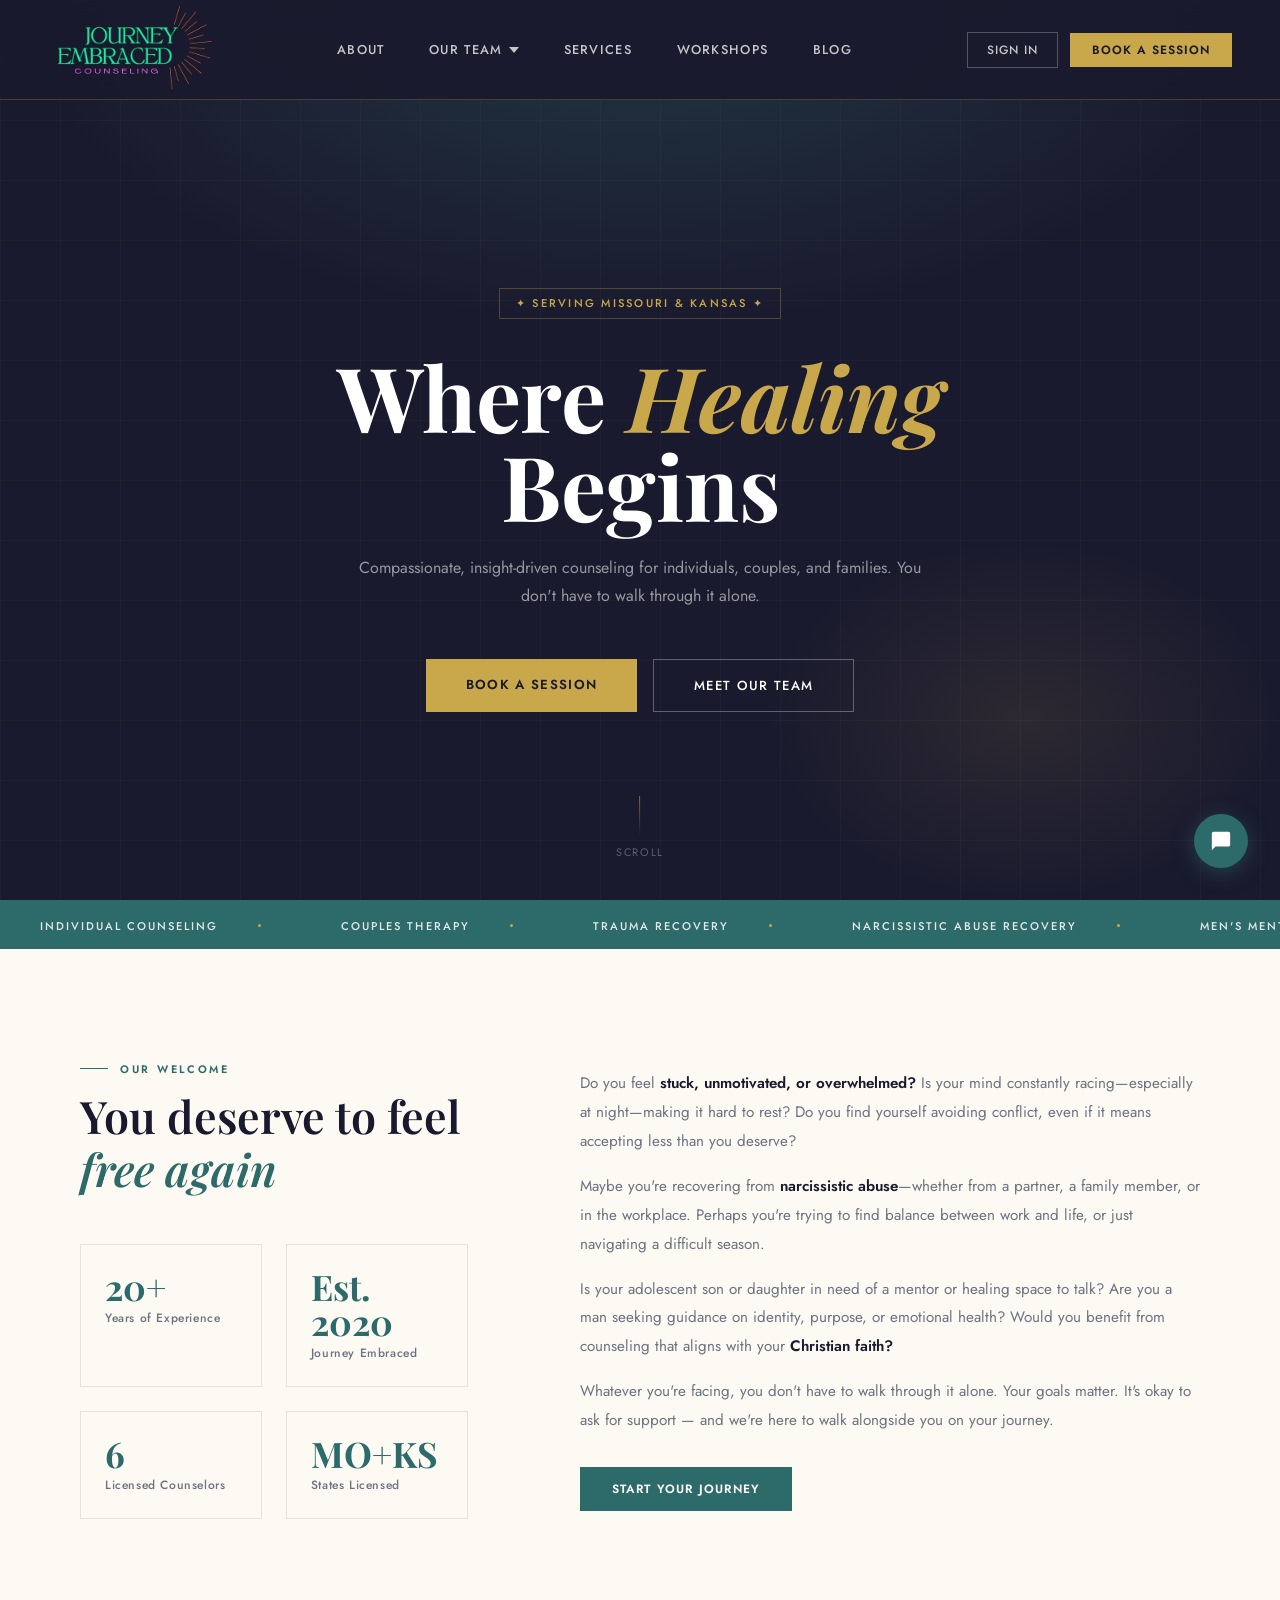
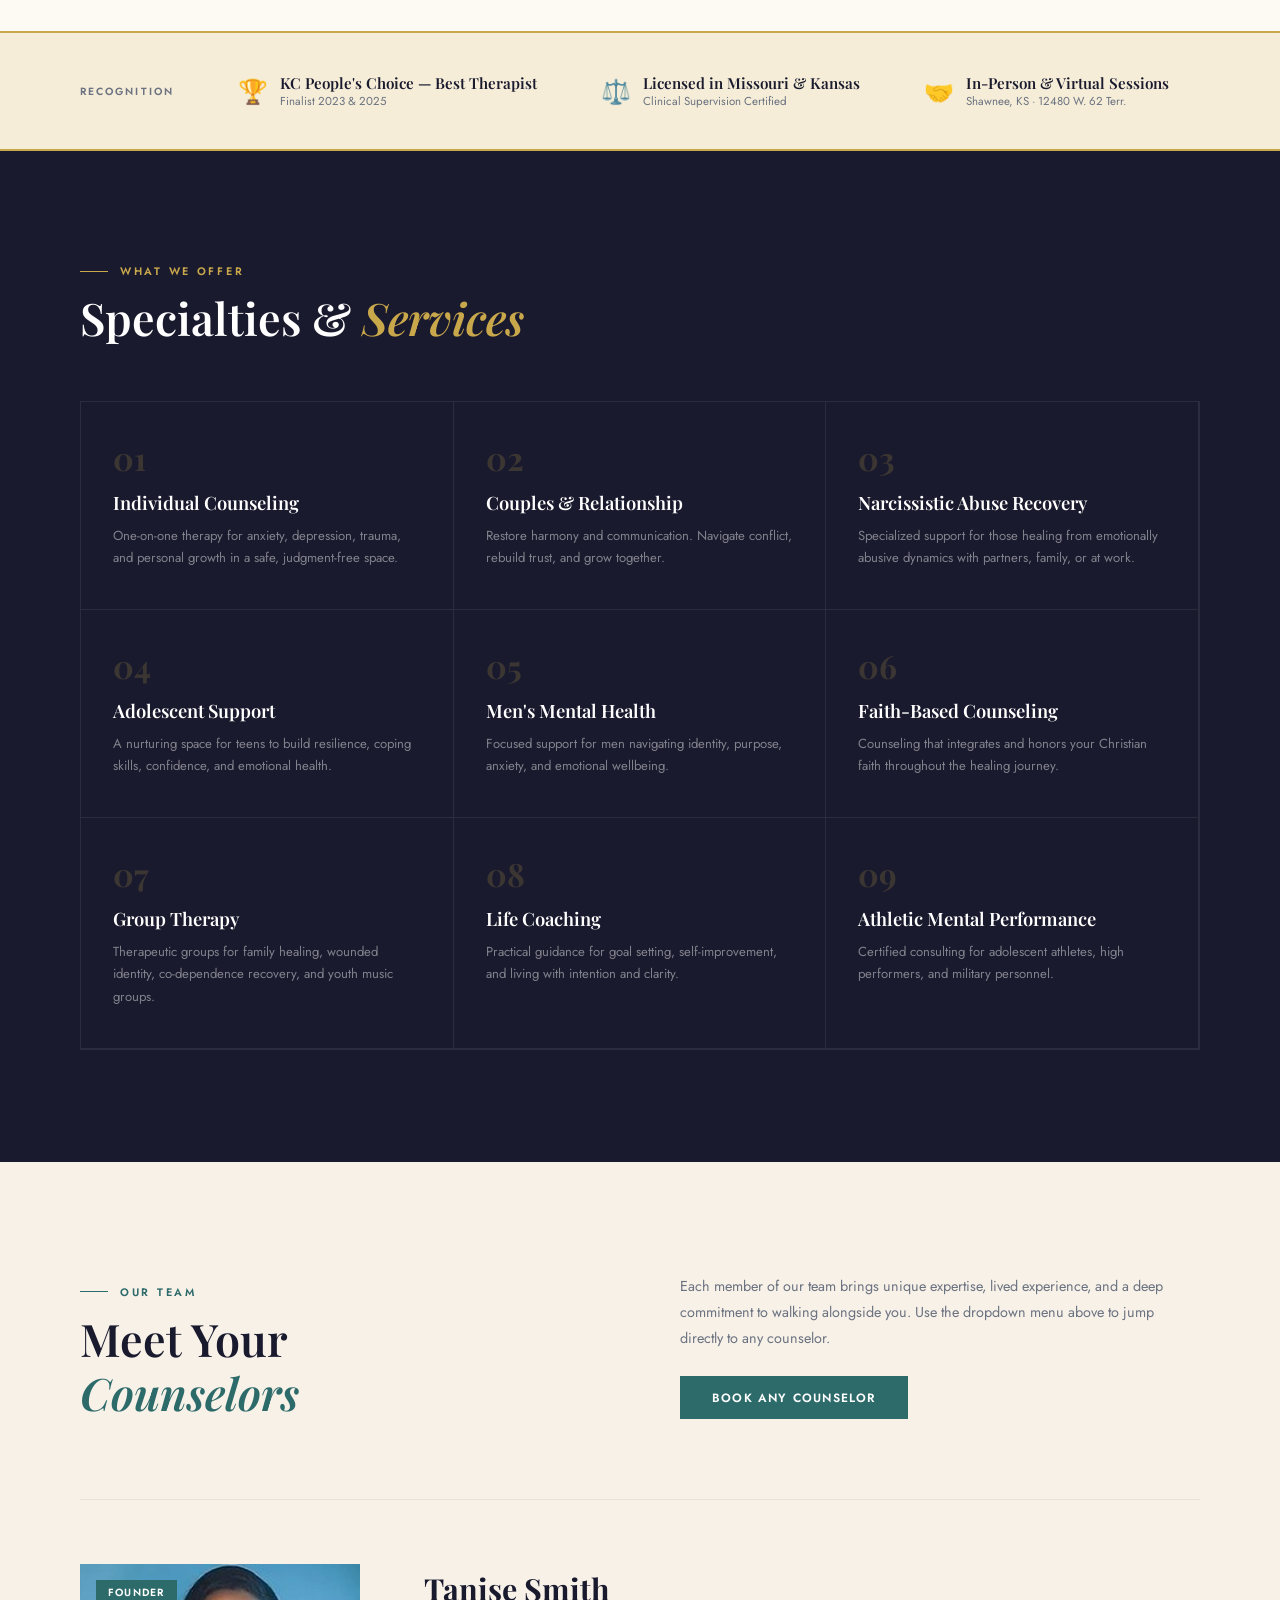
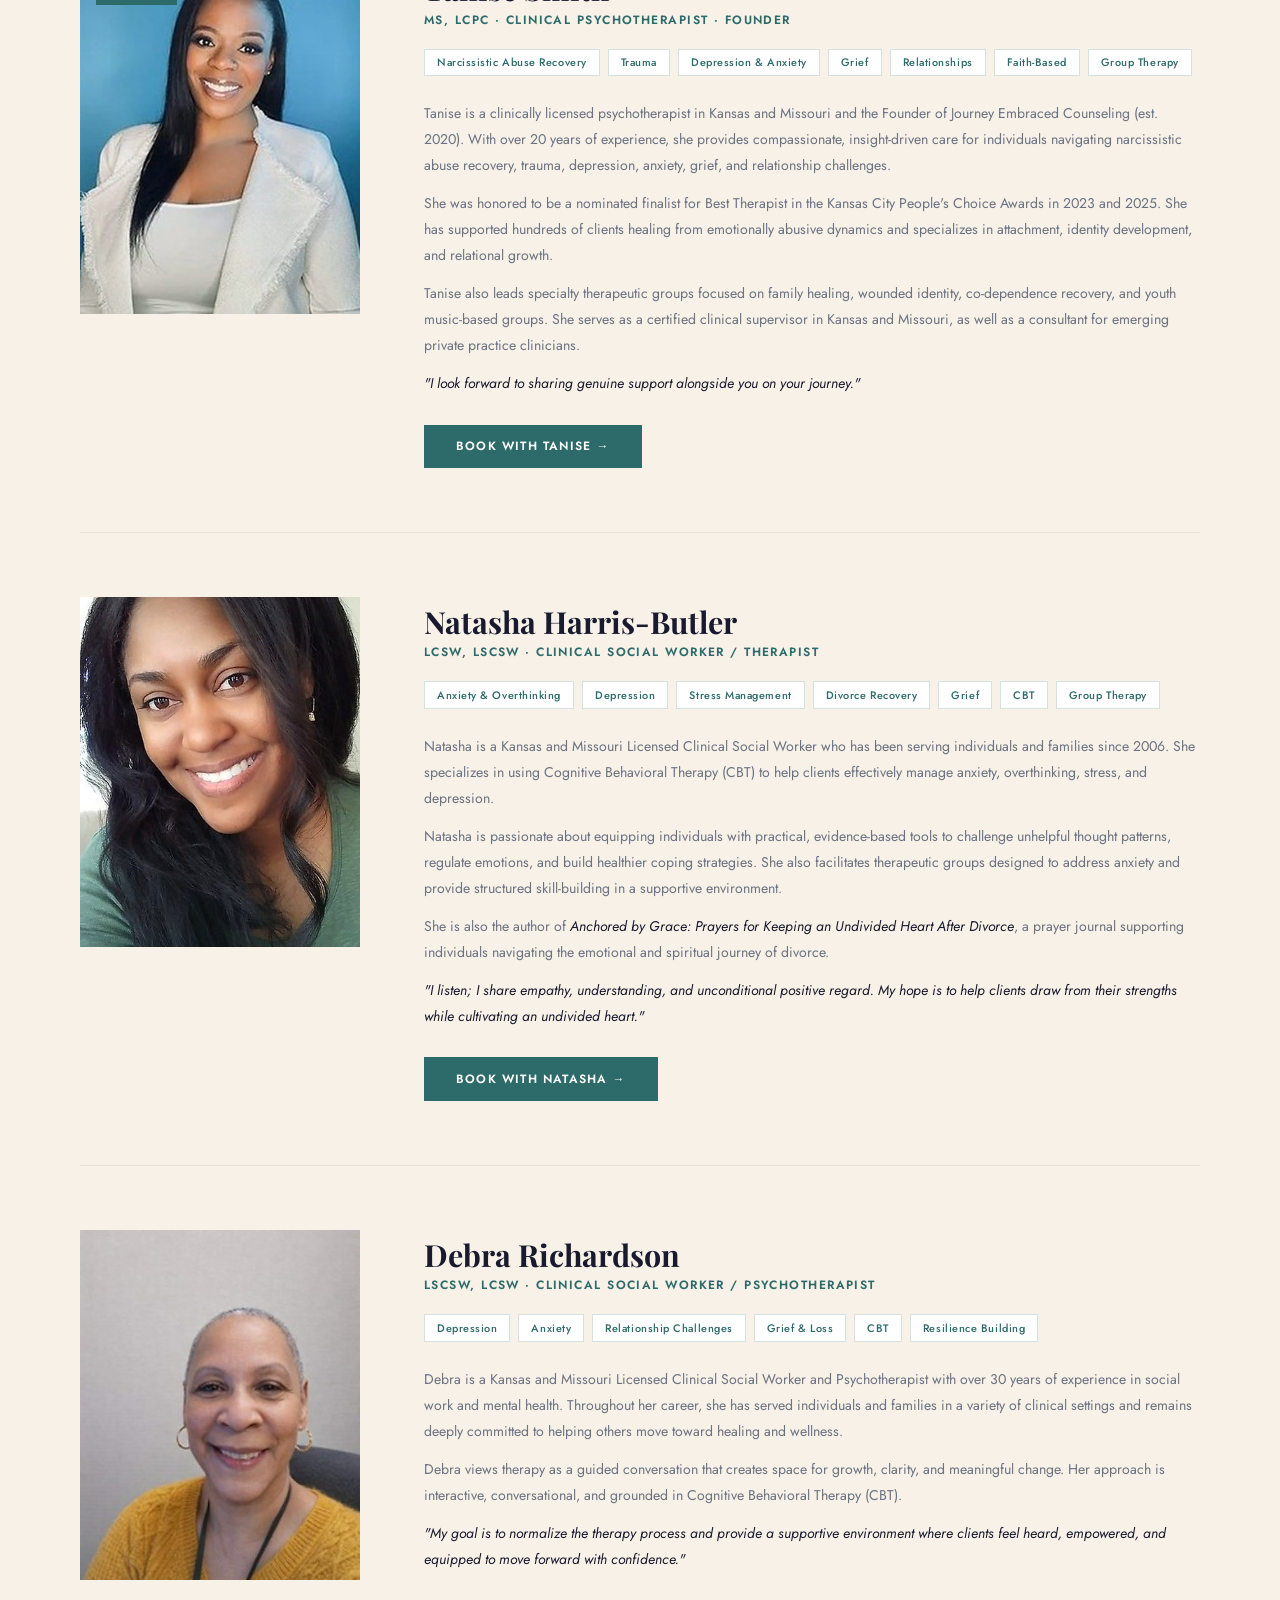
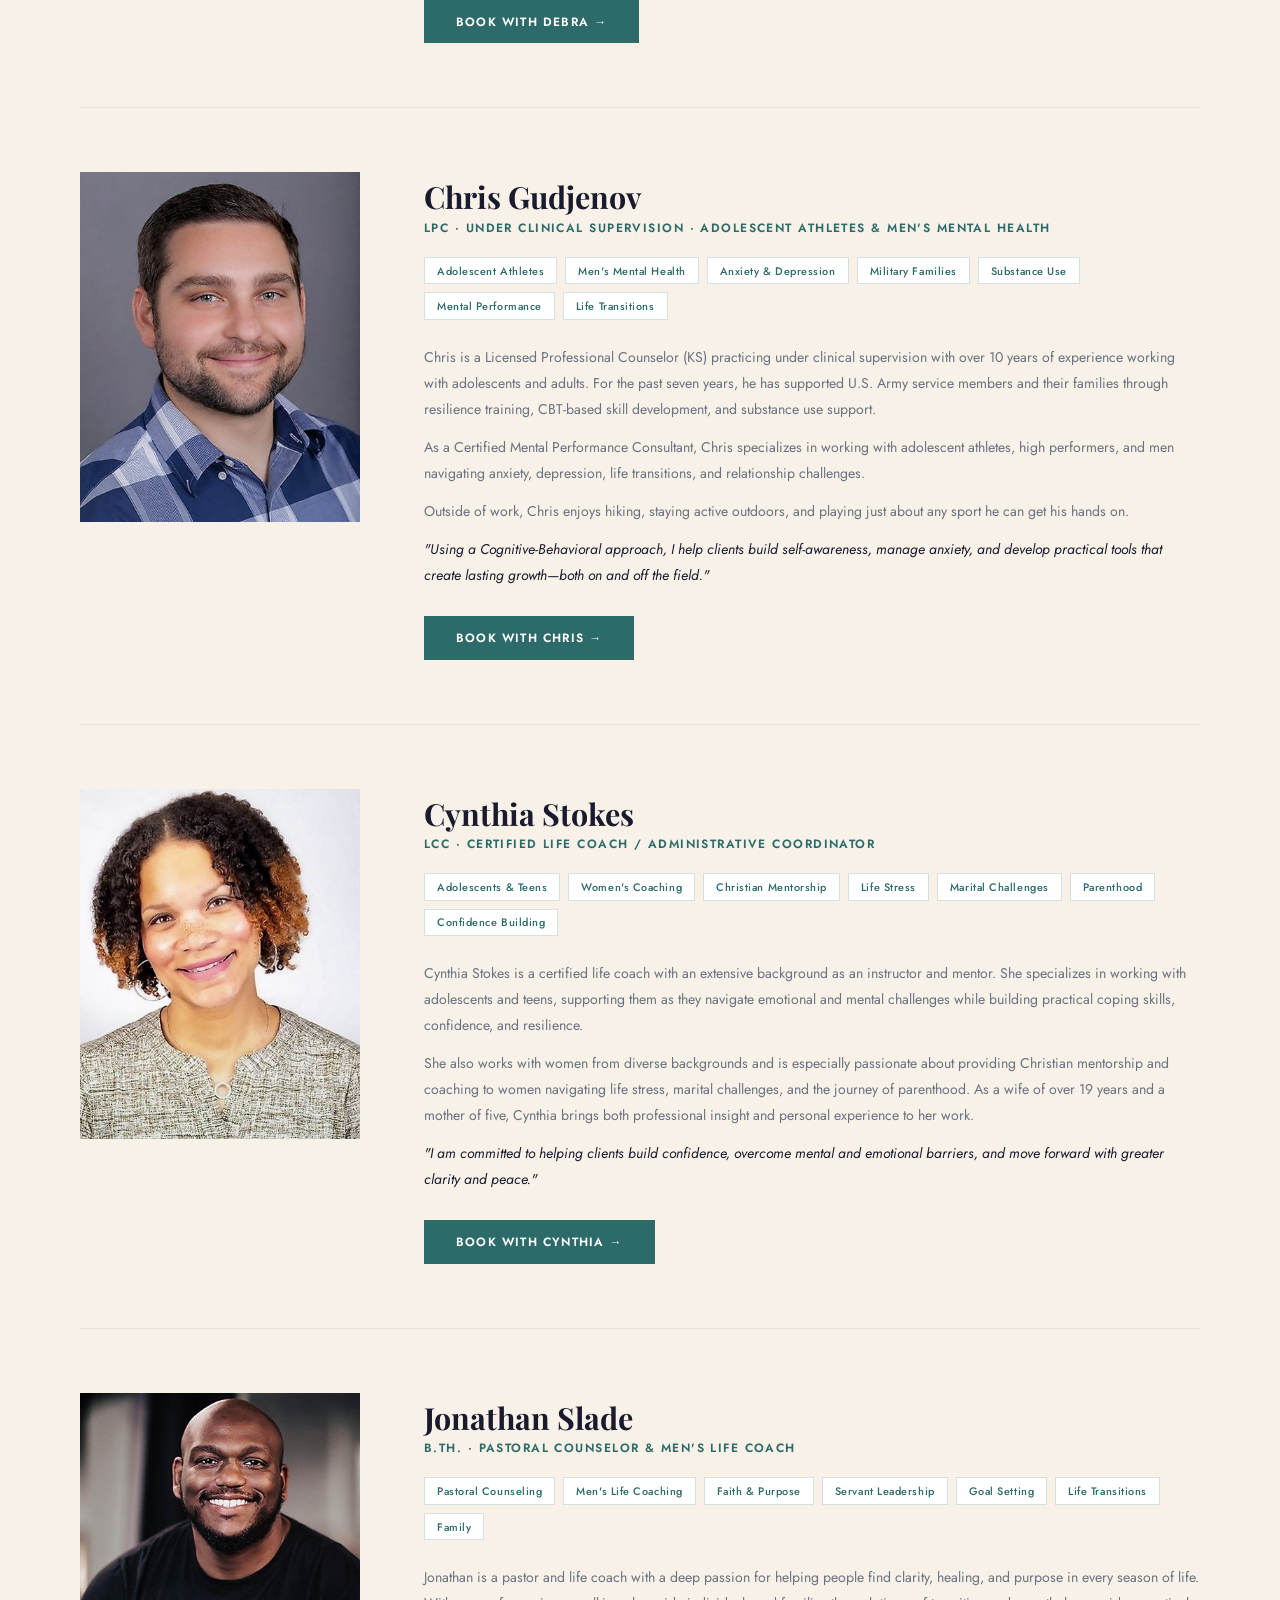
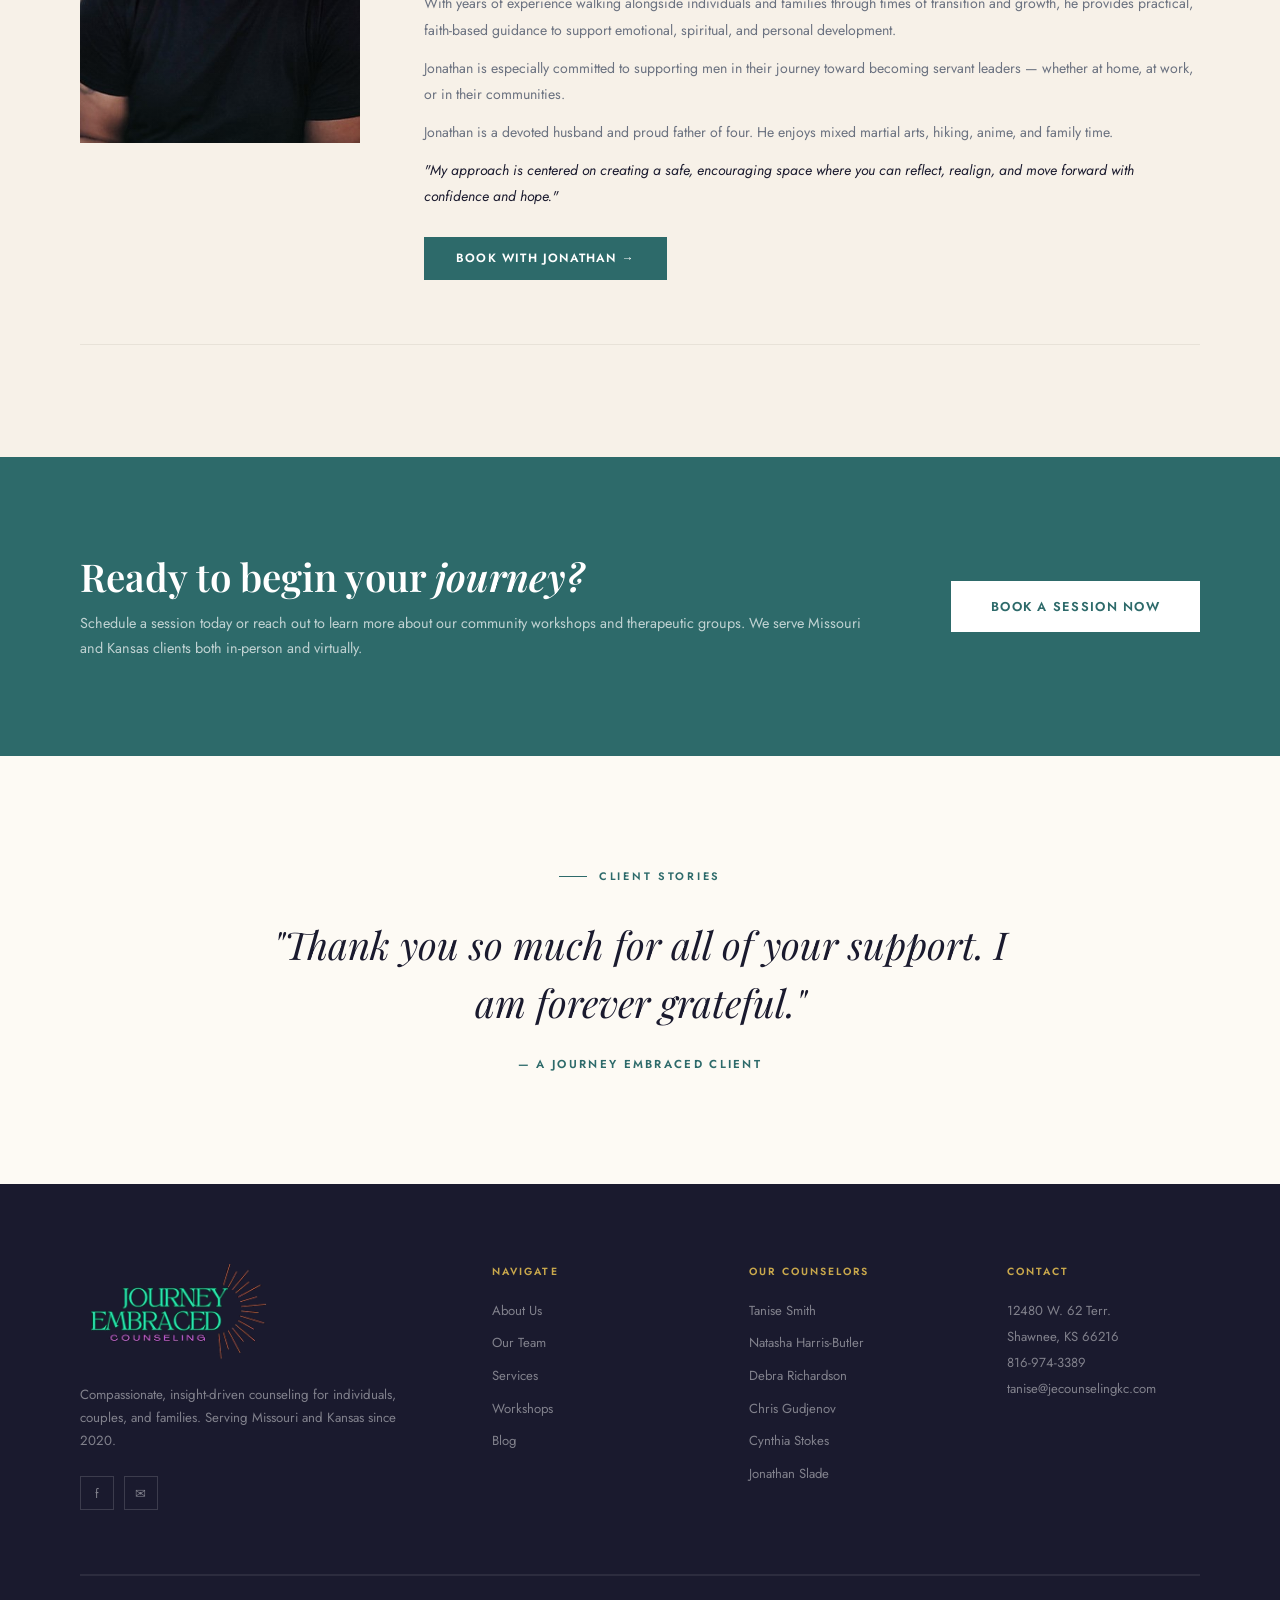
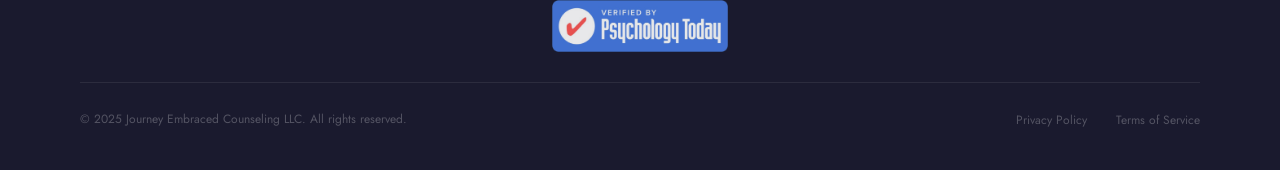
==== index.html @ e98dd919 "Merge pull request #7 from mecoins/File_Updates_1 File updates 1" ====
<!DOCTYPE html>
<html lang="en">
<head>
  <meta charset="UTF-8">
  <meta name="viewport" content="width=device-width, initial-scale=1.0">
  <meta name="description" content="Journey Embraced Counseling LLC — Compassionate, insight-driven counseling for individuals, couples, and families. Serving Missouri and Kansas.">
  <title>Journey Embraced Counseling LLC</title>
  <link rel="preconnect" href="https://fonts.googleapis.com">
  <link rel="preconnect" href="https://fonts.gstatic.com" crossorigin>
  <link href="https://fonts.googleapis.com/css2?family=Playfair+Display:ital,wght@0,400;0,600;0,700;1,400;1,600&family=Jost:wght@300;400;500;600&display=swap" rel="stylesheet">
  <link rel="stylesheet" href="css/styles.css">
</head>
<body>

  <!-- ══ NAVIGATION ══ -->
  <nav id="mainNav">
    <a href="#" class="nav-logo">
      <img src="images/logo.png" alt="Journey Embraced Counseling">
    </a>

    <div class="nav-center">
      <div class="nav-item">
        <a href="#about" class="nav-link">About</a>
      </div>
      <div class="nav-item">
        <button class="nav-link" id="teamDropBtn" aria-expanded="false" aria-haspopup="true">
          Our Team
          <svg viewBox="0 0 10 6" aria-hidden="true"><path d="M0 0l5 6 5-6z"/></svg>
        </button>
        <div class="mega-drop" role="menu">
          <a class="drop-card" href="#tanise" role="menuitem">
            <img class="drop-thumb" src="images/tanise.jpg" alt="Tanise Smith">
            <div class="drop-info">
              <div class="drop-name">Tanise Smith</div>
              <div class="drop-role">MS, LCPC · Founder</div>
            </div>
          </a>
          <a class="drop-card" href="#natasha" role="menuitem">
            <img class="drop-thumb" src="images/natasha.jpg" alt="Natasha Harris-Butler">
            <div class="drop-info">
              <div class="drop-name">Natasha Harris-Butler</div>
              <div class="drop-role">LCSW, LSCSW</div>
            </div>
          </a>
          <a class="drop-card" href="#debra" role="menuitem">
            <img class="drop-thumb" src="images/debra.jpg" alt="Debra Richardson">
            <div class="drop-info">
              <div class="drop-name">Debra Richardson</div>
              <div class="drop-role">LSCSW, LCSW</div>
            </div>
          </a>
          <a class="drop-card" href="#chris" role="menuitem">
            <img class="drop-thumb" src="images/chris.jpg" alt="Chris Gudjenov">
            <div class="drop-info">
              <div class="drop-name">Chris Gudjenov</div>
              <div class="drop-role">LPC · Athletes & Men</div>
            </div>
          </a>
          <a class="drop-card" href="#cynthia" role="menuitem">
            <img class="drop-thumb" src="images/cynthia.jpg" alt="Cynthia Stokes">
            <div class="drop-info">
              <div class="drop-name">Cynthia Stokes</div>
              <div class="drop-role">LCC · Life Coach</div>
            </div>
          </a>
          <a class="drop-card" href="#jonathan" role="menuitem">
            <img class="drop-thumb" src="images/jonathan.jpg" alt="Jonathan Slade">
            <div class="drop-info">
              <div class="drop-name">Jonathan Slade</div>
              <div class="drop-role">B.Th. · Pastoral Coach</div>
            </div>
          </a>
        </div>
      </div>
      <div class="nav-item"><a href="#services" class="nav-link">Services</a></div>
      <div class="nav-item"><a href="#workshops" class="nav-link">Workshops</a></div>
      <div class="nav-item">
        <a href="https://www.jecounselingkc.com/blog" target="_blank" rel="noopener" class="nav-link">Blog</a>
      </div>
    </div>

    <div class="nav-right">
      <a href="#" class="btn-nav-ghost" id="signinBtn">Sign In</a>
      <a href="#" class="btn-nav-cta" id="bookNavBtn">Book a Session</a>
      <button class="mob-toggle" id="mobToggle" aria-label="Open menu" aria-expanded="false">
        <span></span><span></span><span></span>
      </button>
    </div>
  </nav>

  <!-- ══ MOBILE MENU ══ -->
  <div class="mob-menu" id="mobMenu" role="dialog" aria-label="Mobile navigation">
    <button class="mob-close" id="mobClose" aria-label="Close menu">✕</button>
    <a href="#about">About</a>
    <a href="#counselors">Our Team</a>
    <a href="#services">Services</a>
    <a href="#workshops">Workshops</a>
    <a href="https://www.jecounselingkc.com/blog" target="_blank" rel="noopener">Blog</a>
    <a href="#" id="mobSignin">Sign In</a>
    <a href="#" id="mobBook" class="mob-book-link">Book Now</a>
  </div>

  <!-- ══ HERO ══ -->
  <section class="hero">
    <div class="hero-bg" aria-hidden="true"></div>
    <div class="hero-grid-bg" aria-hidden="true"></div>
    <div class="hero-content">
      <div class="hero-tag">✦ Serving Missouri &amp; Kansas ✦</div>
      <h1>Where <em>Healing</em><br>Begins</h1>
      <p class="hero-sub">Compassionate, insight-driven counseling for individuals, couples, and families. You don't have to walk through it alone.</p>
      <div class="hero-btns">
        <a href="#" class="btn-gold" id="heroBookBtn">Book a Session</a>
        <a href="#counselors" class="btn-outline-white">Meet Our Team</a>
      </div>
    </div>
    <div class="hero-scroll" aria-hidden="true">
      <div class="hero-scroll-line"></div>
      scroll
    </div>
  </section>

  <!-- ══ TICKER ══ -->
  <div class="ticker" aria-hidden="true">
    <div class="ticker-track">
      <span class="tick-item">Individual Counseling<span class="tick-sep"></span></span>
      <span class="tick-item">Couples Therapy<span class="tick-sep"></span></span>
      <span class="tick-item">Trauma Recovery<span class="tick-sep"></span></span>
      <span class="tick-item">Narcissistic Abuse Recovery<span class="tick-sep"></span></span>
      <span class="tick-item">Men's Mental Health<span class="tick-sep"></span></span>
      <span class="tick-item">Adolescent Support<span class="tick-sep"></span></span>
      <span class="tick-item">Faith-Based Counseling<span class="tick-sep"></span></span>
      <span class="tick-item">Life Coaching<span class="tick-sep"></span></span>
      <span class="tick-item">Athletic Performance<span class="tick-sep"></span></span>
      <span class="tick-item">Group Therapy<span class="tick-sep"></span></span>
      <span class="tick-item">Individual Counseling<span class="tick-sep"></span></span>
      <span class="tick-item">Couples Therapy<span class="tick-sep"></span></span>
      <span class="tick-item">Trauma Recovery<span class="tick-sep"></span></span>
      <span class="tick-item">Narcissistic Abuse Recovery<span class="tick-sep"></span></span>
      <span class="tick-item">Men's Mental Health<span class="tick-sep"></span></span>
      <span class="tick-item">Adolescent Support<span class="tick-sep"></span></span>
      <span class="tick-item">Faith-Based Counseling<span class="tick-sep"></span></span>
      <span class="tick-item">Life Coaching<span class="tick-sep"></span></span>
      <span class="tick-item">Athletic Performance<span class="tick-sep"></span></span>
      <span class="tick-item">Group Therapy<span class="tick-sep"></span></span>
    </div>
  </div>

  <!-- ══ ABOUT ══ -->
  <section class="welcome" id="about">
    <div class="welcome-left reveal">
      <div class="section-label">Our Welcome</div>
      <h2 class="section-title">You deserve to feel<br><em>free again</em></h2>
      <div class="welcome-stat-block">
        <div class="stat-item"><div class="stat-num">20+</div><div class="stat-label">Years of Experience</div></div>
        <div class="stat-item"><div class="stat-num">Est.<br>2020</div><div class="stat-label">Journey Embraced</div></div>
        <div class="stat-item"><div class="stat-num">6</div><div class="stat-label">Licensed Counselors</div></div>
        <div class="stat-item"><div class="stat-num">MO+KS</div><div class="stat-label">States Licensed</div></div>
      </div>
    </div>
    <div class="welcome-right reveal">
      <p>Do you feel <strong>stuck, unmotivated, or overwhelmed?</strong> Is your mind constantly racing—especially at night—making it hard to rest? Do you find yourself avoiding conflict, even if it means accepting less than you deserve?</p>
      <p>Maybe you're recovering from <strong>narcissistic abuse</strong>—whether from a partner, a family member, or in the workplace. Perhaps you're trying to find balance between work and life, or just navigating a difficult season.</p>
      <p>Is your adolescent son or daughter in need of a mentor or healing space to talk? Are you a man seeking guidance on identity, purpose, or emotional health? Would you benefit from counseling that aligns with your <strong>Christian faith?</strong></p>
      <p>Whatever you're facing, you don't have to walk through it alone. Your goals matter. It's okay to ask for support — and we're here to walk alongside you on your journey.</p>
      <div class="cta-wrap">
        <a href="#" class="btn-teal" id="welcomeBookBtn">Start Your Journey</a>
      </div>
    </div>
  </section>

  <!-- ══ AWARDS ══ -->
  <div class="awards-band">
    <div class="award-label">Recognition</div>
    <div class="award-pill">
      <span class="award-icon">🏆</span>
      <div>
        <div class="award-text">KC People's Choice — Best Therapist</div>
        <div class="award-year">Finalist 2023 &amp; 2025</div>
      </div>
    </div>
    <div class="award-pill">
      <span class="award-icon">⚖️</span>
      <div>
        <div class="award-text">Licensed in Missouri &amp; Kansas</div>
        <div class="award-year">Clinical Supervision Certified</div>
      </div>
    </div>
    <div class="award-pill">
      <span class="award-icon">🤝</span>
      <div>
        <div class="award-text">In-Person &amp; Virtual Sessions</div>
        <div class="award-year">Shawnee, KS · 12480 W. 62 Terr.</div>
      </div>
    </div>
  </div>

  <!-- ══ SERVICES ══ -->
  <section class="services" id="services">
    <div class="section-label">What We Offer</div>
    <h2 class="section-title services-title">Specialties &amp; <em>Services</em></h2>
    <div class="services-grid">
      <div class="svc-card reveal"><div class="svc-num">01</div><div class="svc-title">Individual Counseling</div><p class="svc-desc">One-on-one therapy for anxiety, depression, trauma, and personal growth in a safe, judgment-free space.</p></div>
      <div class="svc-card reveal"><div class="svc-num">02</div><div class="svc-title">Couples &amp; Relationship</div><p class="svc-desc">Restore harmony and communication. Navigate conflict, rebuild trust, and grow together.</p></div>
      <div class="svc-card reveal"><div class="svc-num">03</div><div class="svc-title">Narcissistic Abuse Recovery</div><p class="svc-desc">Specialized support for those healing from emotionally abusive dynamics with partners, family, or at work.</p></div>
      <div class="svc-card reveal"><div class="svc-num">04</div><div class="svc-title">Adolescent Support</div><p class="svc-desc">A nurturing space for teens to build resilience, coping skills, confidence, and emotional health.</p></div>
      <div class="svc-card reveal"><div class="svc-num">05</div><div class="svc-title">Men's Mental Health</div><p class="svc-desc">Focused support for men navigating identity, purpose, anxiety, and emotional wellbeing.</p></div>
      <div class="svc-card reveal"><div class="svc-num">06</div><div class="svc-title">Faith-Based Counseling</div><p class="svc-desc">Counseling that integrates and honors your Christian faith throughout the healing journey.</p></div>
      <div class="svc-card reveal"><div class="svc-num">07</div><div class="svc-title">Group Therapy</div><p class="svc-desc">Therapeutic groups for family healing, wounded identity, co-dependence recovery, and youth music groups.</p></div>
      <div class="svc-card reveal"><div class="svc-num">08</div><div class="svc-title">Life Coaching</div><p class="svc-desc">Practical guidance for goal setting, self-improvement, and living with intention and clarity.</p></div>
      <div class="svc-card reveal"><div class="svc-num">09</div><div class="svc-title">Athletic Mental Performance</div><p class="svc-desc">Certified consulting for adolescent athletes, high performers, and military personnel.</p></div>
    </div>
  </section>

  <!-- ══ COUNSELORS ══ -->
  <section class="counselors" id="counselors">
    <div class="counselors-intro">
      <div class="reveal">
        <div class="section-label">Our Team</div>
        <h2 class="section-title">Meet Your<br><em>Counselors</em></h2>
      </div>
      <div class="reveal">
        <p class="counselors-intro-text">Each member of our team brings unique expertise, lived experience, and a deep commitment to walking alongside you. Use the dropdown menu above to jump directly to any counselor.</p>
        <a href="#" class="btn-teal" id="teamBookBtn">Book Any Counselor</a>
      </div>
    </div>

    <div class="counselor-section reveal" id="tanise">
      <div class="counselor-photo-col">
        <div class="counselor-photo-wrap">
          <span class="counselor-badge">Founder</span>
          <img class="counselor-photo" src="images/tanise.jpg" alt="Tanise Smith, MS LCPC">
        </div>
      </div>
      <div class="counselor-info">
        <div class="counselor-name">Tanise Smith</div>
        <div class="counselor-cred">MS, LCPC · Clinical Psychotherapist · Founder</div>
        <div class="counselor-specialties">
          <span class="spec-tag">Narcissistic Abuse Recovery</span><span class="spec-tag">Trauma</span>
          <span class="spec-tag">Depression &amp; Anxiety</span><span class="spec-tag">Grief</span>
          <span class="spec-tag">Relationships</span><span class="spec-tag">Faith-Based</span>
          <span class="spec-tag">Group Therapy</span>
        </div>
        <div class="counselor-bio">
          <p>Tanise is a clinically licensed psychotherapist in Kansas and Missouri and the Founder of Journey Embraced Counseling (est. 2020). With over 20 years of experience, she provides compassionate, insight-driven care for individuals navigating narcissistic abuse recovery, trauma, depression, anxiety, grief, and relationship challenges.</p>
          <p>She was honored to be a nominated finalist for Best Therapist in the Kansas City People's Choice Awards in 2023 and 2025. She has supported hundreds of clients healing from emotionally abusive dynamics and specializes in attachment, identity development, and relational growth.</p>
          <p>Tanise also leads specialty therapeutic groups focused on family healing, wounded identity, co-dependence recovery, and youth music-based groups. She serves as a certified clinical supervisor in Kansas and Missouri, as well as a consultant for emerging private practice clinicians.</p>
          <p><em>"I look forward to sharing genuine support alongside you on your journey."</em></p>
        </div>
        <a href="mailto:tsmith@jecounselingkc.com?subject=Booking with Tanise Smith" class="btn-teal">Book with Tanise →</a>
      </div>
    </div>

    <div class="counselor-section reveal" id="natasha">
      <div class="counselor-photo-col">
        <div class="counselor-photo-wrap">
          <img class="counselor-photo" src="images/natasha.jpg" alt="Natasha Harris-Butler, LCSW LSCSW">
        </div>
      </div>
      <div class="counselor-info">
        <div class="counselor-name">Natasha Harris-Butler</div>
        <div class="counselor-cred">LCSW, LSCSW · Clinical Social Worker / Therapist</div>
        <div class="counselor-specialties">
          <span class="spec-tag">Anxiety &amp; Overthinking</span><span class="spec-tag">Depression</span>
          <span class="spec-tag">Stress Management</span><span class="spec-tag">Divorce Recovery</span>
          <span class="spec-tag">Grief</span><span class="spec-tag">CBT</span><span class="spec-tag">Group Therapy</span>
        </div>
        <div class="counselor-bio">
          <p>Natasha is a Kansas and Missouri Licensed Clinical Social Worker who has been serving individuals and families since 2006. She specializes in using Cognitive Behavioral Therapy (CBT) to help clients effectively manage anxiety, overthinking, stress, and depression.</p>
          <p>Natasha is passionate about equipping individuals with practical, evidence-based tools to challenge unhelpful thought patterns, regulate emotions, and build healthier coping strategies. She also facilitates therapeutic groups designed to address anxiety and provide structured skill-building in a supportive environment.</p>
          <p>She is also the author of <em>Anchored by Grace: Prayers for Keeping an Undivided Heart After Divorce</em>, a prayer journal supporting individuals navigating the emotional and spiritual journey of divorce.</p>
          <p><em>"I listen; I share empathy, understanding, and unconditional positive regard. My hope is to help clients draw from their strengths while cultivating an undivided heart."</em></p>
        </div>
        <a href="mailto:tsmith@jecounselingkc.com?subject=Booking with Natasha Harris-Butler" class="btn-teal">Book with Natasha →</a>
      </div>
    </div>

    <div class="counselor-section reveal" id="debra">
      <div class="counselor-photo-col">
        <div class="counselor-photo-wrap">
          <img class="counselor-photo" src="images/debra.jpg" alt="Debra Richardson, LSCSW LCSW">
        </div>
      </div>
      <div class="counselor-info">
        <div class="counselor-name">Debra Richardson</div>
        <div class="counselor-cred">LSCSW, LCSW · Clinical Social Worker / Psychotherapist</div>
        <div class="counselor-specialties">
          <span class="spec-tag">Depression</span><span class="spec-tag">Anxiety</span>
          <span class="spec-tag">Relationship Challenges</span><span class="spec-tag">Grief &amp; Loss</span>
          <span class="spec-tag">CBT</span><span class="spec-tag">Resilience Building</span>
        </div>
        <div class="counselor-bio">
          <p>Debra is a Kansas and Missouri Licensed Clinical Social Worker and Psychotherapist with over 30 years of experience in social work and mental health. Throughout her career, she has served individuals and families in a variety of clinical settings and remains deeply committed to helping others move toward healing and wellness.</p>
          <p>Debra views therapy as a guided conversation that creates space for growth, clarity, and meaningful change. Her approach is interactive, conversational, and grounded in Cognitive Behavioral Therapy (CBT).</p>
          <p><em>"My goal is to normalize the therapy process and provide a supportive environment where clients feel heard, empowered, and equipped to move forward with confidence."</em></p>
        </div>
        <a href="mailto:tsmith@jecounselingkc.com?subject=Booking with Debra Richardson" class="btn-teal">Book with Debra →</a>
      </div>
    </div>

    <div class="counselor-section reveal" id="chris">
      <div class="counselor-photo-col">
        <div class="counselor-photo-wrap">
          <img class="counselor-photo" src="images/chris.jpg" alt="Chris Gudjenov, LPC">
        </div>
      </div>
      <div class="counselor-info">
        <div class="counselor-name">Chris Gudjenov</div>
        <div class="counselor-cred">LPC · Under Clinical Supervision · Adolescent Athletes &amp; Men's Mental Health</div>
        <div class="counselor-specialties">
          <span class="spec-tag">Adolescent Athletes</span><span class="spec-tag">Men's Mental Health</span>
          <span class="spec-tag">Anxiety &amp; Depression</span><span class="spec-tag">Military Families</span>
          <span class="spec-tag">Substance Use</span><span class="spec-tag">Mental Performance</span>
          <span class="spec-tag">Life Transitions</span>
        </div>
        <div class="counselor-bio">
          <p>Chris is a Licensed Professional Counselor (KS) practicing under clinical supervision with over 10 years of experience working with adolescents and adults. For the past seven years, he has supported U.S. Army service members and their families through resilience training, CBT-based skill development, and substance use support.</p>
          <p>As a Certified Mental Performance Consultant, Chris specializes in working with adolescent athletes, high performers, and men navigating anxiety, depression, life transitions, and relationship challenges.</p>
          <p>Outside of work, Chris enjoys hiking, staying active outdoors, and playing just about any sport he can get his hands on.</p>
          <p><em>"Using a Cognitive-Behavioral approach, I help clients build self-awareness, manage anxiety, and develop practical tools that create lasting growth—both on and off the field."</em></p>
        </div>
        <a href="mailto:tsmith@jecounselingkc.com?subject=Booking with Chris Gudjenov" class="btn-teal">Book with Chris →</a>
      </div>
    </div>

    <div class="counselor-section reveal" id="cynthia">
      <div class="counselor-photo-col">
        <div class="counselor-photo-wrap">
          <img class="counselor-photo" src="images/cynthia.jpg" alt="Cynthia Stokes, LCC">
        </div>
      </div>
      <div class="counselor-info">
        <div class="counselor-name">Cynthia Stokes</div>
        <div class="counselor-cred">LCC · Certified Life Coach / Administrative Coordinator</div>
        <div class="counselor-specialties">
          <span class="spec-tag">Adolescents &amp; Teens</span><span class="spec-tag">Women's Coaching</span>
          <span class="spec-tag">Christian Mentorship</span><span class="spec-tag">Life Stress</span>
          <span class="spec-tag">Marital Challenges</span><span class="spec-tag">Parenthood</span>
          <span class="spec-tag">Confidence Building</span>
        </div>
        <div class="counselor-bio">
          <p>Cynthia Stokes is a certified life coach with an extensive background as an instructor and mentor. She specializes in working with adolescents and teens, supporting them as they navigate emotional and mental challenges while building practical coping skills, confidence, and resilience.</p>
          <p>She also works with women from diverse backgrounds and is especially passionate about providing Christian mentorship and coaching to women navigating life stress, marital challenges, and the journey of parenthood. As a wife of over 19 years and a mother of five, Cynthia brings both professional insight and personal experience to her work.</p>
          <p><em>"I am committed to helping clients build confidence, overcome mental and emotional barriers, and move forward with greater clarity and peace."</em></p>
        </div>
        <a href="mailto:tsmith@jecounselingkc.com?subject=Booking with Cynthia Stokes" class="btn-teal">Book with Cynthia →</a>
      </div>
    </div>

    <div class="counselor-section reveal" id="jonathan">
      <div class="counselor-photo-col">
        <div class="counselor-photo-wrap">
          <img class="counselor-photo" src="images/jonathan.jpg" alt="Jonathan Slade, B.Th.">
        </div>
      </div>
      <div class="counselor-info">
        <div class="counselor-name">Jonathan Slade</div>
        <div class="counselor-cred">B.Th. · Pastoral Counselor &amp; Men's Life Coach</div>
        <div class="counselor-specialties">
          <span class="spec-tag">Pastoral Counseling</span><span class="spec-tag">Men's Life Coaching</span>
          <span class="spec-tag">Faith &amp; Purpose</span><span class="spec-tag">Servant Leadership</span>
          <span class="spec-tag">Goal Setting</span><span class="spec-tag">Life Transitions</span>
          <span class="spec-tag">Family</span>
        </div>
        <div class="counselor-bio">
          <p>Jonathan is a pastor and life coach with a deep passion for helping people find clarity, healing, and purpose in every season of life. With years of experience walking alongside individuals and families through times of transition and growth, he provides practical, faith-based guidance to support emotional, spiritual, and personal development.</p>
          <p>Jonathan is especially committed to supporting men in their journey toward becoming servant leaders — whether at home, at work, or in their communities.</p>
          <p>Jonathan is a devoted husband and proud father of four. He enjoys mixed martial arts, hiking, anime, and family time.</p>
          <p><em>"My approach is centered on creating a safe, encouraging space where you can reflect, realign, and move forward with confidence and hope."</em></p>
        </div>
        <a href="mailto:tsmith@jecounselingkc.com?subject=Booking with Jonathan Slade" class="btn-teal">Book with Jonathan →</a>
      </div>
    </div>
  </section>

  <!-- ══ BOOKING BANNER ══ -->
  <section class="booking-banner" id="workshops">
    <div>
      <h2>Ready to begin your <em>journey?</em></h2>
      <p>Schedule a session today or reach out to learn more about our community workshops and therapeutic groups. We serve Missouri and Kansas clients both in-person and virtually.</p>
    </div>
    <a href="#" class="btn-white-solid" id="bannerBookBtn">Book a Session Now</a>
  </section>

  <!-- ══ TESTIMONIAL ══ -->
  <section class="testimonial">
    <div class="section-label section-label--center">Client Stories</div>
    <blockquote class="test-quote">"Thank you so much for all of your support. I am forever grateful."</blockquote>
    <div class="test-author">— A Journey Embraced Client</div>
  </section>

  <!-- ══ FOOTER ══ -->
  <footer>
    <div class="footer-top">
      <div class="footer-brand">
        <img class="footer-logo" src="images/logo.png" alt="Journey Embraced Counseling">
        <p class="footer-about">Compassionate, insight-driven counseling for individuals, couples, and families. Serving Missouri and Kansas since 2020.</p>
        <div class="footer-social">
          <a href="https://www.facebook.com/journeyembracedkc" target="_blank" rel="noopener" aria-label="Facebook">f</a>
          <a href="mailto:tanise@jecounselingkc.com" aria-label="Email us">✉</a>
        </div>
      </div>
      <div class="footer-col">
        <h5>Navigate</h5>
        <ul>
          <li><a href="#about">About Us</a></li>
          <li><a href="#counselors">Our Team</a></li>
          <li><a href="#services">Services</a></li>
          <li><a href="#workshops">Workshops</a></li>
          <li><a href="https://www.jecounselingkc.com/blog" target="_blank" rel="noopener">Blog</a></li>
        </ul>
      </div>
      <div class="footer-col">
        <h5>Our Counselors</h5>
        <ul>
          <li><a href="#tanise">Tanise Smith</a></li>
          <li><a href="#natasha">Natasha Harris-Butler</a></li>
          <li><a href="#debra">Debra Richardson</a></li>
          <li><a href="#chris">Chris Gudjenov</a></li>
          <li><a href="#cynthia">Cynthia Stokes</a></li>
          <li><a href="#jonathan">Jonathan Slade</a></li>
        </ul>
      </div>
      <div class="footer-col footer-contact-info">
        <h5>Contact</h5>
        <p>12480 W. 62 Terr.<br>Shawnee, KS 66216</p>
        <p><a href="tel:8169743389">816-974-3389</a></p>
        <p><a href="mailto:tanise@jecounselingkc.com">tanise@jecounselingkc.com</a></p>
      </div>
    </div>
    <div class="footer-pt-badge">
      <a href="https://www.psychologytoday.com/us/therapists/tanise-smith-shawnee-ks/755329" target="_blank" rel="noopener">
        <img src="images/psychology_today.png" alt="Verified by Psychology Today" height="52">
      </a>
    </div>
    <div class="footer-bottom">
      <p>&copy; 2025 Journey Embraced Counseling LLC. All rights reserved.</p>
      <div>
        <a href="#">Privacy Policy</a>
        <a href="#">Terms of Service</a>
      </div>
    </div>
  </footer>

  <!-- ══ BOOKING MODAL ══ -->
  <div class="modal-overlay" id="bookingModal" role="dialog" aria-modal="true" aria-labelledby="bookingModalTitle">
    <div class="modal">
      <button class="modal-x" aria-label="Close">✕</button>
      <div class="modal-h" id="bookingModalTitle">Book a Session</div>
      <div class="modal-sub">Choose your counselor and preferred time below.</div>
      <div class="fg">
        <label>Your Name</label>
        <div class="fg-row">
          <input type="text" placeholder="First name" autocomplete="given-name">
          <input type="text" placeholder="Last name" autocomplete="family-name">
        </div>
      </div>
      <div class="fg"><label>Email</label><input type="email" placeholder="your@email.com" autocomplete="email"></div>
      <div class="fg"><label>Phone</label><input type="tel" placeholder="(816) 000-0000" autocomplete="tel"></div>
      <div class="fg">
        <label>Select Counselor</label>
        <select>
          <option value="">Choose a counselor...</option>
          <option>Tanise Smith, MS, LCPC</option>
          <option>Natasha Harris-Butler, LCSW</option>
          <option>Debra Richardson, LSCSW</option>
          <option>Chris Gudjenov, LPC</option>
          <option>Cynthia Stokes, LCC</option>
          <option>Jonathan Slade, B.Th.</option>
          <option>No preference</option>
        </select>
      </div>
      <div class="fg">
        <label>Service Type</label>
        <select>
          <option value="">Select a service...</option>
          <option>Individual Counseling</option>
          <option>Couples Therapy</option>
          <option>Adolescent Support</option>
          <option>Faith-Based Counseling</option>
          <option>Life Coaching</option>
          <option>Narcissistic Abuse Recovery</option>
          <option>Men's Mental Health</option>
          <option>Group Therapy</option>
        </select>
      </div>
      <div class="fg"><label>Message (Optional)</label><textarea placeholder="Brief description of what you'd like to work on..."></textarea></div>
      <button class="btn-modal" data-form="booking">Request Appointment</button>
      <div class="modal-foot">Already have an account? <a href="#" data-switch-to="signin">Sign in</a></div>
    </div>
  </div>

  <!-- ══ SIGN IN MODAL ══ -->
  <div class="modal-overlay" id="signinModal" role="dialog" aria-modal="true" aria-labelledby="signinModalTitle">
    <div class="modal">
      <button class="modal-x" aria-label="Close">✕</button>
      <div class="modal-h" id="signinModalTitle">Welcome Back</div>
      <div class="modal-sub">Sign in to your client portal to manage appointments.</div>
      <div class="fg"><label>Email</label><input type="email" placeholder="your@email.com" autocomplete="email"></div>
      <div class="fg"><label>Password</label><input type="password" placeholder="••••••••" autocomplete="current-password"></div>
      <button class="btn-modal" data-form="signin">Sign In</button>
      <div class="modal-foot">
        <a href="#">Forgot password?</a><br><br>
        New here? <a href="#" data-switch-to="signup">Create an account</a>
      </div>
    </div>
  </div>

  <!-- ══ SIGN UP MODAL ══ -->
  <div class="modal-overlay" id="signupModal" role="dialog" aria-modal="true" aria-labelledby="signupModalTitle">
    <div class="modal">
      <button class="modal-x" aria-label="Close">✕</button>
      <div class="modal-h" id="signupModalTitle">Create Account</div>
      <div class="modal-sub">Join the client portal to manage your sessions.</div>
      <div class="fg">
        <label>Name</label>
        <div class="fg-row">
          <input type="text" placeholder="First name" autocomplete="given-name">
          <input type="text" placeholder="Last name" autocomplete="family-name">
        </div>
      </div>
      <div class="fg"><label>Email</label><input type="email" placeholder="your@email.com" autocomplete="email"></div>
      <div class="fg"><label>Password</label><input type="password" placeholder="Min. 8 characters" autocomplete="new-password"></div>
      <div class="fg"><label>Confirm Password</label><input type="password" placeholder="••••••••" autocomplete="new-password"></div>
      <button class="btn-modal" data-form="signup">Create Account</button>
      <div class="modal-foot">Already have an account? <a href="#" data-switch-to="signin">Sign in</a></div>
    </div>
  </div>

  <!-- ══ LIVE CHAT ══ -->
  <button class="chat-btn" id="chatToggleBtn" aria-label="Open live chat">
    <svg viewBox="0 0 24 24" aria-hidden="true"><path d="M20 2H4c-1.1 0-2 .9-2 2v18l4-4h14c1.1 0 2-.9 2-2V4c0-1.1-.9-2-2-2z"/></svg>
  </button>
  <div class="chat-win" id="chatWin" role="dialog" aria-label="Live chat">
    <div class="chat-head">
      <div class="chat-av" aria-hidden="true">🌿</div>
      <div>
        <h4>Journey Embraced Counseling</h4>
        <div class="chat-status-row">
          <span class="online-dot" aria-hidden="true"></span>
          Usually replies within an hour
        </div>
      </div>
    </div>
    <div class="chat-msgs" id="chatMsgs" aria-live="polite">
      <div class="msg in">Hi there! 👋 Welcome to Journey Embraced Counseling. How can we support you today?</div>
      <div class="msg in">Feel free to ask about our counselors, services, or how to book a session.</div>
    </div>
    <div class="chat-input-row">
      <input class="chat-input" id="chatIn" type="text" placeholder="Type a message..." aria-label="Chat message">
      <button class="chat-send" id="chatSendBtn" aria-label="Send message">➤</button>
    </div>
  </div>

  <script src="js/main.js"></script>
</body>
</html>
---- css/styles.css ----
/* ============================================================
   Journey Embraced Counseling — styles.css
   ============================================================ */

/* ── CSS Custom Properties ── */
:root {
  --ink:        #1a1a2e;
  --teal:       #2d6a6a;
  --teal-light: #3d8c8c;
  --gold:       #c9a84c;
  --gold-pale:  #f5edd8;
  --cream:      #fdfaf4;
  --warm:       #f7f1e8;
  --stone:      #e8e2d8;
  --mist:       #6b7280;
  --white:      #ffffff;

  --nav-height: 100px;
  --section-pad-h: 5rem;
}

/* ── Reset & Base ── */
*,
*::before,
*::after {
  margin: 0;
  padding: 0;
  box-sizing: border-box;
}

html {
  scroll-behavior: smooth;
}

body {
  font-family: 'Jost', sans-serif;
  background: var(--cream);
  color: var(--ink);
  overflow-x: hidden;
}

/* ── Scroll Reveal ── */
.reveal {
  opacity: 0;
  transform: translateY(24px);
  transition: opacity 0.65s ease, transform 0.65s ease;
}
.reveal.visible {
  opacity: 1;
  transform: translateY(0);
}

/* ── Section Shared ── */
.section-label {
  font-size: 0.68rem;
  font-weight: 600;
  letter-spacing: 0.25em;
  text-transform: uppercase;
  color: var(--teal);
  margin-bottom: 0.75rem;
  display: flex;
  align-items: center;
  gap: 0.75rem;
}
.section-label::before {
  content: '';
  display: block;
  width: 28px;
  height: 1px;
  background: var(--teal);
}
.section-label--center {
  justify-content: center;
}

.section-title {
  font-family: 'Playfair Display', serif;
  font-size: clamp(2rem, 3.5vw, 3rem);
  font-weight: 600;
  line-height: 1.2;
  color: var(--ink);
}
.section-title em {
  font-style: italic;
  color: var(--teal);
}

/* ── Buttons ── */
.btn-gold {
  font-family: 'Jost', sans-serif;
  font-size: 0.82rem;
  font-weight: 600;
  letter-spacing: 0.1em;
  text-transform: uppercase;
  color: var(--ink);
  background: var(--gold);
  border: none;
  padding: 1rem 2.5rem;
  cursor: pointer;
  text-decoration: none;
  transition: background 0.2s, transform 0.2s, box-shadow 0.2s;
  display: inline-block;
}
.btn-gold:hover {
  background: #e0be6a;
  transform: translateY(-2px);
  box-shadow: 0 8px 24px rgba(201, 168, 76, 0.3);
}

.btn-outline-white {
  font-family: 'Jost', sans-serif;
  font-size: 0.82rem;
  font-weight: 500;
  letter-spacing: 0.1em;
  text-transform: uppercase;
  color: white;
  background: transparent;
  border: 1px solid rgba(255, 255, 255, 0.3);
  padding: 1rem 2.5rem;
  cursor: pointer;
  text-decoration: none;
  transition: border-color 0.2s, background 0.2s;
  display: inline-block;
}
.btn-outline-white:hover {
  border-color: white;
  background: rgba(255, 255, 255, 0.06);
}

.btn-teal {
  font-family: 'Jost', sans-serif;
  font-size: 0.75rem;
  font-weight: 600;
  letter-spacing: 0.1em;
  text-transform: uppercase;
  color: white;
  background: var(--teal);
  border: none;
  padding: 0.8rem 2rem;
  cursor: pointer;
  text-decoration: none;
  transition: background 0.2s, transform 0.2s;
  display: inline-block;
}
.btn-teal:hover {
  background: var(--teal-light);
  transform: translateY(-1px);
}

.btn-white-solid {
  font-family: 'Jost', sans-serif;
  font-size: 0.8rem;
  font-weight: 600;
  letter-spacing: 0.1em;
  text-transform: uppercase;
  color: var(--teal);
  background: white;
  border: none;
  padding: 1rem 2.5rem;
  cursor: pointer;
  text-decoration: none;
  white-space: nowrap;
  transition: background 0.2s, transform 0.2s;
  display: inline-block;
}
.btn-white-solid:hover {
  background: var(--cream);
  transform: translateY(-1px);
}

/* ── Navigation ── */
nav {
  position: fixed;
  top: 0;
  left: 0;
  right: 0;
  z-index: 1000;
  background: rgba(26, 26, 46, 0.97);
  backdrop-filter: blur(16px);
  display: flex;
  align-items: center;
  justify-content: space-between;
  padding: 0 3rem;
  height: var(--nav-height);
  border-bottom: 1px solid rgba(201, 168, 76, 0.25);
}

.nav-logo img {
  height: 88px;
  width: auto;
  display: block;
}

.nav-center {
  display: flex;
  align-items: center;
}

.nav-item {
  position: relative;
}

.nav-link {
  display: flex;
  align-items: center;
  gap: 0.4rem;
  font-family: 'Jost', sans-serif;
  font-size: 0.8rem;
  font-weight: 500;
  letter-spacing: 0.1em;
  text-transform: uppercase;
  color: rgba(255, 255, 255, 0.75);
  text-decoration: none;
  padding: 0 1.4rem;
  height: var(--nav-height);
  transition: color 0.2s;
  cursor: pointer;
  border: none;
  background: none;
}
.nav-link:hover,
.nav-link.active {
  color: var(--gold);
}

.nav-link svg {
  width: 10px;
  height: 10px;
  fill: currentColor;
  transition: transform 0.2s;
}
.nav-item.open .nav-link svg {
  transform: rotate(180deg);
}

/* Mega Dropdown */
.mega-drop {
  position: absolute;
  top: var(--nav-height);
  left: 50%;
  transform: translateX(-50%) translateY(-8px);
  background: var(--ink);
  border: 1px solid rgba(201, 168, 76, 0.2);
  border-top: 2px solid var(--gold);
  padding: 1.5rem;
  display: grid;
  grid-template-columns: repeat(3, 1fr);
  gap: 0.75rem;
  width: 640px;
  opacity: 0;
  pointer-events: none;
  transition: opacity 0.22s ease, transform 0.22s ease;
  box-shadow: 0 20px 60px rgba(0, 0, 0, 0.4);
}
.nav-item.open .mega-drop {
  opacity: 1;
  pointer-events: all;
  transform: translateX(-50%) translateY(0);
}

.drop-card {
  display: flex;
  align-items: center;
  gap: 0.75rem;
  padding: 0.65rem 0.85rem;
  text-decoration: none;
  border-radius: 4px;
  transition: background 0.15s;
  cursor: pointer;
  border: none;
  background: none;
  width: 100%;
  text-align: left;
}
.drop-card:hover {
  background: rgba(255, 255, 255, 0.07);
}

.drop-thumb {
  width: 44px;
  height: 44px;
  border-radius: 50%;
  object-fit: cover;
  object-position: top;
  border: 2px solid rgba(201, 168, 76, 0.4);
  flex-shrink: 0;
}

.drop-info {
  flex: 1;
  min-width: 0;
}

.drop-name {
  font-family: 'Jost', sans-serif;
  font-size: 0.78rem;
  font-weight: 500;
  color: white;
  line-height: 1.2;
  white-space: nowrap;
  overflow: hidden;
  text-overflow: ellipsis;
}

.drop-role {
  font-size: 0.67rem;
  color: rgba(201, 168, 76, 0.8);
  font-weight: 400;
  letter-spacing: 0.03em;
  white-space: nowrap;
  overflow: hidden;
  text-overflow: ellipsis;
}

/* Nav Right */
.nav-right {
  display: flex;
  align-items: center;
  gap: 0.75rem;
}

.btn-nav-ghost {
  font-family: 'Jost', sans-serif;
  font-size: 0.75rem;
  font-weight: 500;
  letter-spacing: 0.08em;
  text-transform: uppercase;
  color: rgba(255, 255, 255, 0.75);
  background: none;
  border: 1px solid rgba(255, 255, 255, 0.25);
  padding: 0.5rem 1.2rem;
  cursor: pointer;
  text-decoration: none;
  transition: border-color 0.2s, color 0.2s;
}
.btn-nav-ghost:hover {
  border-color: var(--gold);
  color: var(--gold);
}

.btn-nav-cta {
  font-family: 'Jost', sans-serif;
  font-size: 0.75rem;
  font-weight: 600;
  letter-spacing: 0.08em;
  text-transform: uppercase;
  color: var(--ink);
  background: var(--gold);
  border: none;
  padding: 0.5rem 1.4rem;
  cursor: pointer;
  text-decoration: none;
  transition: background 0.2s, transform 0.2s;
}
.btn-nav-cta:hover {
  background: #e0be6a;
  transform: translateY(-1px);
}

/* Mobile Toggle */
.mob-toggle {
  display: none;
  background: none;
  border: none;
  cursor: pointer;
  flex-direction: column;
  gap: 5px;
  padding: 4px;
}
.mob-toggle span {
  display: block;
  width: 22px;
  height: 1.5px;
  background: rgba(255, 255, 255, 0.7);
  transition: transform 0.3s ease, opacity 0.3s ease;
  transform-origin: center;
}
.mob-toggle.open span:nth-child(1) { transform: translateY(6.5px) rotate(45deg); }
.mob-toggle.open span:nth-child(2) { opacity: 0; transform: scaleX(0); }
.mob-toggle.open span:nth-child(3) { transform: translateY(-6.5px) rotate(-45deg); }

/* ── Mobile Menu ── */
.mob-menu {
  position: fixed;
  inset: 0;
  z-index: 999;
  background: var(--ink);
  display: flex;
  flex-direction: column;
  align-items: center;
  justify-content: center;
  gap: 1.5rem;
  transform: translateX(100%);
  transition: transform 0.35s ease;
}
.mob-menu.open {
  transform: translateX(0);
}
.mob-menu a {
  font-family: 'Playfair Display', serif;
  font-size: 2rem;
  font-weight: 400;
  font-style: italic;
  color: rgba(255, 255, 255, 0.8);
  text-decoration: none;
  transition: color 0.2s;
}
.mob-menu a:hover {
  color: var(--gold);
}
.mob-book-link {
  color: var(--gold) !important;
}
.mob-close {
  position: absolute;
  top: 1.5rem;
  right: 2rem;
  background: none;
  border: none;
  cursor: pointer;
  font-size: 1.3rem;
  color: rgba(255, 255, 255, 0.5);
  transition: color 0.2s;
}
.mob-close:hover {
  color: white;
}

/* ── Hero ── */
.hero {
  min-height: 100vh;
  background: var(--ink);
  display: flex;
  flex-direction: column;
  align-items: center;
  justify-content: center;
  padding-top: var(--nav-height);
  position: relative;
  overflow: hidden;
  text-align: center;
}

.hero-bg {
  position: absolute;
  inset: 0;
  background:
    radial-gradient(ellipse 80% 60% at 50% 0%, rgba(45, 106, 106, 0.35) 0%, transparent 60%),
    radial-gradient(ellipse 40% 40% at 80% 80%, rgba(201, 168, 76, 0.1) 0%, transparent 50%);
}

.hero-grid-bg {
  position: absolute;
  inset: 0;
  background-image:
    linear-gradient(rgba(201, 168, 76, 0.04) 1px, transparent 1px),
    linear-gradient(90deg, rgba(201, 168, 76, 0.04) 1px, transparent 1px);
  background-size: 60px 60px;
}

.hero-content {
  position: relative;
  z-index: 2;
  max-width: 820px;
  padding: 2rem;
}

.hero-tag {
  display: inline-flex;
  align-items: center;
  gap: 0.6rem;
  font-size: 0.7rem;
  font-weight: 500;
  letter-spacing: 0.2em;
  text-transform: uppercase;
  color: var(--gold);
  margin-bottom: 2rem;
  border: 1px solid rgba(201, 168, 76, 0.3);
  padding: 0.4rem 1rem;
}

.hero h1 {
  font-family: 'Playfair Display', serif;
  font-size: clamp(3.5rem, 7vw, 6.5rem);
  font-weight: 700;
  line-height: 1;
  color: white;
  margin-bottom: 1.5rem;
}
.hero h1 em {
  font-style: italic;
  color: var(--gold);
}

.hero-sub {
  font-size: 1rem;
  line-height: 1.8;
  color: rgba(255, 255, 255, 0.55);
  max-width: 580px;
  margin: 0 auto 3rem;
}

.hero-btns {
  display: flex;
  gap: 1rem;
  justify-content: center;
  flex-wrap: wrap;
}

.hero-scroll {
  position: absolute;
  bottom: 2.5rem;
  left: 50%;
  transform: translateX(-50%);
  display: flex;
  flex-direction: column;
  align-items: center;
  gap: 0.5rem;
  color: rgba(255, 255, 255, 0.3);
  font-size: 0.68rem;
  letter-spacing: 0.15em;
  text-transform: uppercase;
  animation: bounce 2s infinite;
}
.hero-scroll-line {
  width: 1px;
  height: 40px;
  background: linear-gradient(to bottom, rgba(201, 168, 76, 0.6), transparent);
}

@keyframes bounce {
  0%, 100% { transform: translateX(-50%) translateY(0); }
  50%       { transform: translateX(-50%) translateY(6px); }
}

/* ── Ticker ── */
.ticker {
  background: var(--teal);
  padding: 0.8rem 0;
  overflow: hidden;
  white-space: nowrap;
}
.ticker-track {
  display: inline-flex;
  animation: tick 35s linear infinite;
}
.tick-item {
  font-size: 0.7rem;
  font-weight: 500;
  letter-spacing: 0.18em;
  text-transform: uppercase;
  color: rgba(255, 255, 255, 0.85);
  padding: 0 2.5rem;
  display: inline-flex;
  align-items: center;
  gap: 2.5rem;
}
.tick-sep {
  width: 3px;
  height: 3px;
  background: var(--gold);
  border-radius: 50%;
}

@keyframes tick {
  from { transform: translateX(0); }
  to   { transform: translateX(-50%); }
}

/* ── Welcome / About ── */
.welcome {
  padding: 7rem var(--section-pad-h);
  display: grid;
  grid-template-columns: 1fr 1.6fr;
  gap: 7rem;
  align-items: center;
  background: var(--cream);
}

.welcome-left { position: relative; }

.welcome-stat-block {
  margin-top: 3rem;
  display: grid;
  grid-template-columns: 1fr 1fr;
  gap: 1.5rem;
}

.stat-item {
  padding: 1.5rem;
  border: 1px solid var(--stone);
}
.stat-num {
  font-family: 'Playfair Display', serif;
  font-size: 2.2rem;
  font-weight: 700;
  color: var(--teal);
  line-height: 1;
  margin-bottom: 0.3rem;
}
.stat-label {
  font-size: 0.75rem;
  font-weight: 500;
  color: var(--mist);
  letter-spacing: 0.05em;
}

.welcome-right p {
  font-size: 0.95rem;
  line-height: 1.9;
  color: var(--mist);
  margin-bottom: 1rem;
}
.welcome-right p strong {
  color: var(--ink);
  font-weight: 600;
}
.welcome-right .cta-wrap {
  margin-top: 2rem;
}

/* ── Awards ── */
.awards-band {
  background: var(--gold-pale);
  padding: 2.5rem var(--section-pad-h);
  display: flex;
  align-items: center;
  gap: 4rem;
  flex-wrap: wrap;
  border-top: 2px solid var(--gold);
  border-bottom: 2px solid var(--gold);
}
.award-label {
  font-size: 0.65rem;
  font-weight: 600;
  letter-spacing: 0.2em;
  text-transform: uppercase;
  color: var(--mist);
  white-space: nowrap;
}
.award-pill {
  display: flex;
  align-items: center;
  gap: 0.75rem;
}
.award-icon { font-size: 1.5rem; }
.award-text {
  font-family: 'Playfair Display', serif;
  font-size: 0.95rem;
  font-weight: 600;
  color: var(--ink);
}
.award-year {
  font-size: 0.72rem;
  color: var(--mist);
}

/* ── Services ── */
.services {
  padding: 7rem var(--section-pad-h);
  background: var(--ink);
}
.services .section-label          { color: var(--gold); }
.services .section-label::before  { background: var(--gold); }
.services-title                   { color: white; }
.services-title em                 { color: var(--gold); }

.services-grid {
  margin-top: 3.5rem;
  display: grid;
  grid-template-columns: repeat(3, 1fr);
  border: 1px solid rgba(255, 255, 255, 0.08);
}

.svc-card {
  padding: 2.5rem 2rem;
  border-right: 1px solid rgba(255, 255, 255, 0.08);
  border-bottom: 1px solid rgba(255, 255, 255, 0.08);
  transition: background 0.25s;
  cursor: default;
}
.svc-card:hover { background: rgba(45, 106, 106, 0.25); }

.svc-num {
  font-family: 'Playfair Display', serif;
  font-size: 2rem;
  font-weight: 700;
  color: rgba(201, 168, 76, 0.2);
  line-height: 1;
  margin-bottom: 1rem;
  transition: color 0.25s;
}
.svc-card:hover .svc-num { color: rgba(201, 168, 76, 0.5); }

.svc-title {
  font-family: 'Playfair Display', serif;
  font-size: 1.15rem;
  font-weight: 600;
  color: white;
  margin-bottom: 0.6rem;
}
.svc-desc {
  font-size: 0.82rem;
  line-height: 1.7;
  color: rgba(255, 255, 255, 0.45);
}

/* ── Counselors ── */
.counselors {
  padding: 7rem var(--section-pad-h);
  background: var(--warm);
}

.counselors-intro {
  display: grid;
  grid-template-columns: 1fr 1fr;
  gap: 5rem;
  align-items: end;
  margin-bottom: 5rem;
}
.counselors-intro-text {
  font-size: 0.9rem;
  line-height: 1.8;
  color: var(--mist);
  margin-bottom: 1.5rem;
}

.counselor-section {
  padding: 4rem 0;
  border-top: 1px solid var(--stone);
  display: grid;
  grid-template-columns: 280px 1fr;
  gap: 4rem;
  align-items: start;
}
.counselor-section:last-child {
  border-bottom: 1px solid var(--stone);
}

.counselor-photo-col { position: relative; }

.counselor-photo-wrap {
  overflow: hidden;
  position: relative;
}
.counselor-photo-wrap::after {
  content: '';
  position: absolute;
  inset: 0;
  background: linear-gradient(to bottom, transparent 60%, rgba(45, 106, 106, 0.1));
  pointer-events: none;
}

.counselor-photo {
  width: 100%;
  aspect-ratio: 4 / 5;
  object-fit: cover;
  object-position: top;
  display: block;
  transition: transform 0.4s ease;
}
.counselor-section:hover .counselor-photo {
  transform: scale(1.02);
}

.counselor-badge {
  position: absolute;
  top: 1rem;
  left: 1rem;
  background: var(--teal);
  padding: 0.3rem 0.75rem;
  font-size: 0.65rem;
  font-weight: 600;
  letter-spacing: 0.12em;
  text-transform: uppercase;
  color: white;
  z-index: 1;
}

.counselor-info { padding-top: 0.5rem; }

.counselor-name {
  font-family: 'Playfair Display', serif;
  font-size: 1.9rem;
  font-weight: 700;
  color: var(--ink);
  line-height: 1.1;
  margin-bottom: 0.3rem;
}
.counselor-cred {
  font-size: 0.75rem;
  font-weight: 600;
  letter-spacing: 0.12em;
  text-transform: uppercase;
  color: var(--teal);
  margin-bottom: 1.25rem;
}

.counselor-specialties {
  display: flex;
  flex-wrap: wrap;
  gap: 0.5rem;
  margin-bottom: 1.5rem;
}
.spec-tag {
  font-size: 0.68rem;
  font-weight: 500;
  letter-spacing: 0.05em;
  background: white;
  color: var(--teal);
  border: 1px solid rgba(45, 106, 106, 0.2);
  padding: 0.3rem 0.75rem;
}

.counselor-bio {
  font-size: 0.88rem;
  line-height: 1.85;
  color: var(--mist);
  margin-bottom: 1.75rem;
}
.counselor-bio p       { margin-bottom: 0.75rem; }
.counselor-bio p:last-child { margin-bottom: 0; }
.counselor-bio em      { font-style: italic; color: var(--ink); }

/* ── Booking Banner ── */
.booking-banner {
  background: var(--teal);
  padding: 6rem var(--section-pad-h);
  display: grid;
  grid-template-columns: 1fr auto;
  gap: 4rem;
  align-items: center;
}
.booking-banner h2 {
  font-family: 'Playfair Display', serif;
  font-size: clamp(1.8rem, 3vw, 3rem);
  font-weight: 600;
  line-height: 1.2;
  color: white;
}
.booking-banner h2 em { font-style: italic; }
.booking-banner p {
  font-size: 0.9rem;
  line-height: 1.7;
  color: rgba(255, 255, 255, 0.7);
  margin-top: 0.75rem;
}

/* ── Testimonial ── */
.testimonial {
  padding: 7rem var(--section-pad-h);
  background: var(--cream);
  text-align: center;
}
.test-quote {
  font-family: 'Playfair Display', serif;
  font-size: clamp(1.6rem, 3vw, 2.5rem);
  font-style: italic;
  font-weight: 400;
  line-height: 1.5;
  color: var(--ink);
  max-width: 750px;
  margin: 2rem auto 1.5rem;
}
.test-author {
  font-size: 0.72rem;
  font-weight: 600;
  letter-spacing: 0.2em;
  text-transform: uppercase;
  color: var(--teal);
}

/* ── Footer ── */
footer {
  background: var(--ink);
  padding: 5rem var(--section-pad-h) 2.5rem;
}

.footer-top {
  display: grid;
  grid-template-columns: 1.8fr 1fr 1fr 1fr;
  gap: 4rem;
  padding-bottom: 4rem;
  border-bottom: 1px solid rgba(255, 255, 255, 0.08);
  margin-bottom: 0;
}

.footer-logo {
  height: 100px;
  margin-bottom: 1.2rem;
  display: block;
}
.footer-about {
  font-size: 0.83rem;
  line-height: 1.75;
  color: rgba(255, 255, 255, 0.45);
  margin-bottom: 1.5rem;
}
.footer-social {
  display: flex;
  gap: 0.6rem;
}
.footer-social a {
  width: 34px;
  height: 34px;
  border: 1px solid rgba(255, 255, 255, 0.15);
  display: flex;
  align-items: center;
  justify-content: center;
  color: rgba(255, 255, 255, 0.45);
  text-decoration: none;
  font-size: 0.8rem;
  transition: background 0.2s, border-color 0.2s, color 0.2s;
}
.footer-social a:hover {
  background: var(--gold);
  border-color: var(--gold);
  color: var(--ink);
}

.footer-col h5 {
  font-size: 0.65rem;
  font-weight: 600;
  letter-spacing: 0.2em;
  text-transform: uppercase;
  color: var(--gold);
  margin-bottom: 1.2rem;
}
.footer-col ul { list-style: none; }
.footer-col ul li { margin-bottom: 0.6rem; }
.footer-col ul li a {
  font-size: 0.82rem;
  color: rgba(255, 255, 255, 0.45);
  text-decoration: none;
  transition: color 0.2s;
}
.footer-col ul li a:hover { color: white; }

.footer-contact-info p {
  font-size: 0.82rem;
  line-height: 2;
  color: rgba(255, 255, 255, 0.45);
}
.footer-contact-info a {
  color: rgba(255, 255, 255, 0.45);
  text-decoration: none;
  transition: color 0.2s;
}
.footer-contact-info a:hover { color: white; }

.footer-pt-badge {
  padding: 1.5rem 0;
  border-top: 1px solid rgba(255, 255, 255, 0.08);
  display: flex;
  align-items: center;
  justify-content: center;
}
.footer-pt-badge a {
  display: inline-block;
  opacity: 0.9;
  transition: opacity 0.2s;
}
.footer-pt-badge a:hover { opacity: 1; }

.footer-bottom {
  display: flex;
  justify-content: space-between;
  align-items: center;
  flex-wrap: wrap;
  gap: 1rem;
  border-top: 1px solid rgba(255, 255, 255, 0.08);
  padding-top: 1.5rem;
}
.footer-bottom p {
  font-size: 0.75rem;
  color: rgba(255, 255, 255, 0.25);
}
.footer-bottom a {
  font-size: 0.75rem;
  color: rgba(255, 255, 255, 0.25);
  text-decoration: none;
  margin-left: 1.5rem;
  transition: color 0.2s;
}
.footer-bottom a:hover { color: rgba(255, 255, 255, 0.6); }

/* ── Modals ── */
.modal-overlay {
  position: fixed;
  inset: 0;
  z-index: 2000;
  background: rgba(26, 26, 46, 0.85);
  backdrop-filter: blur(10px);
  display: flex;
  align-items: center;
  justify-content: center;
  opacity: 0;
  pointer-events: none;
  transition: opacity 0.3s;
}
.modal-overlay.open {
  opacity: 1;
  pointer-events: all;
}

.modal {
  background: var(--cream);
  width: 100%;
  max-width: 460px;
  padding: 2.5rem;
  position: relative;
  transform: translateY(16px);
  transition: transform 0.3s;
  border-top: 3px solid var(--teal);
  max-height: 90vh;
  overflow-y: auto;
}
.modal-overlay.open .modal {
  transform: translateY(0);
}

.modal-x {
  position: absolute;
  top: 1.25rem;
  right: 1.25rem;
  background: none;
  border: none;
  cursor: pointer;
  font-size: 1rem;
  color: var(--mist);
  line-height: 1;
  width: 28px;
  height: 28px;
  display: flex;
  align-items: center;
  justify-content: center;
  transition: color 0.2s;
}
.modal-x:hover { color: var(--ink); }

.modal-h {
  font-family: 'Playfair Display', serif;
  font-size: 1.8rem;
  font-weight: 600;
  margin-bottom: 0.2rem;
}
.modal-sub {
  font-size: 0.82rem;
  color: var(--mist);
  margin-bottom: 1.75rem;
}

.fg { margin-bottom: 1.1rem; }
.fg label {
  display: block;
  font-size: 0.68rem;
  font-weight: 600;
  letter-spacing: 0.1em;
  text-transform: uppercase;
  color: var(--ink);
  margin-bottom: 0.35rem;
}
.fg input,
.fg select,
.fg textarea {
  width: 100%;
  font-family: 'Jost', sans-serif;
  font-size: 0.88rem;
  padding: 0.7rem 0.9rem;
  border: 1px solid var(--stone);
  background: white;
  color: var(--ink);
  outline: none;
  transition: border-color 0.2s;
  appearance: none;
}
.fg input:focus,
.fg select:focus,
.fg textarea:focus { border-color: var(--teal); }
.fg textarea { min-height: 80px; resize: vertical; }
.fg-row {
  display: grid;
  grid-template-columns: 1fr 1fr;
  gap: 0.75rem;
}

.btn-modal {
  width: 100%;
  font-family: 'Jost', sans-serif;
  font-size: 0.82rem;
  font-weight: 600;
  letter-spacing: 0.1em;
  text-transform: uppercase;
  color: white;
  background: var(--teal);
  border: none;
  padding: 0.9rem;
  cursor: pointer;
  margin-top: 0.5rem;
  transition: background 0.2s;
}
.btn-modal:hover { background: var(--teal-light); }

.modal-foot {
  font-size: 0.78rem;
  color: var(--mist);
  text-align: center;
  margin-top: 1rem;
}
.modal-foot a {
  color: var(--teal);
  text-decoration: none;
  font-weight: 500;
}

/* ── Chat Widget ── */
.chat-btn {
  position: fixed;
  bottom: 2rem;
  right: 2rem;
  z-index: 500;
  width: 54px;
  height: 54px;
  border-radius: 50%;
  background: var(--teal);
  border: none;
  cursor: pointer;
  display: flex;
  align-items: center;
  justify-content: center;
  box-shadow: 0 4px 20px rgba(45, 106, 106, 0.5);
  transition: transform 0.2s, box-shadow 0.2s;
}
.chat-btn:hover {
  transform: scale(1.08);
  box-shadow: 0 6px 28px rgba(45, 106, 106, 0.6);
}
.chat-btn svg {
  width: 22px;
  height: 22px;
  fill: white;
}

.chat-win {
  position: fixed;
  bottom: 5.5rem;
  right: 2rem;
  z-index: 500;
  width: 320px;
  background: white;
  border-top: 3px solid var(--teal);
  box-shadow: 0 12px 50px rgba(0, 0, 0, 0.18);
  display: flex;
  flex-direction: column;
  opacity: 0;
  pointer-events: none;
  transform: scale(0.85) translateY(16px);
  transform-origin: bottom right;
  transition: opacity 0.25s ease, transform 0.25s ease;
}
.chat-win.open {
  opacity: 1;
  pointer-events: all;
  transform: scale(1) translateY(0);
}

.chat-head {
  background: var(--teal);
  padding: 1rem 1.25rem;
  display: flex;
  align-items: center;
  gap: 0.75rem;
}
.chat-av {
  width: 36px;
  height: 36px;
  border-radius: 50%;
  background: var(--teal-light);
  display: flex;
  align-items: center;
  justify-content: center;
  font-size: 1rem;
}
.chat-head h4 {
  font-size: 0.82rem;
  font-weight: 600;
  color: white;
}
.chat-status-row {
  font-size: 0.68rem;
  color: rgba(255, 255, 255, 0.65);
  display: flex;
  align-items: center;
  gap: 0.35rem;
}
.online-dot {
  width: 6px;
  height: 6px;
  background: #5de05d;
  border-radius: 50%;
}

.chat-msgs {
  padding: 1rem;
  display: flex;
  flex-direction: column;
  gap: 0.75rem;
  max-height: 260px;
  overflow-y: auto;
}
.msg {
  font-size: 0.82rem;
  line-height: 1.5;
}
.msg.in {
  background: var(--warm);
  padding: 0.65rem 0.9rem;
  border-radius: 0 10px 10px 10px;
  align-self: flex-start;
  max-width: 87%;
  color: var(--ink);
}
.msg.out {
  background: var(--teal);
  padding: 0.65rem 0.9rem;
  border-radius: 10px 10px 0 10px;
  align-self: flex-end;
  max-width: 87%;
  color: white;
}

.chat-input-row {
  padding: 0.85rem 1rem;
  border-top: 1px solid var(--stone);
  display: flex;
  gap: 0.6rem;
}
.chat-input {
  flex: 1;
  font-family: 'Jost', sans-serif;
  font-size: 0.83rem;
  border: 1px solid var(--stone);
  padding: 0.55rem 0.8rem;
  outline: none;
  color: var(--ink);
  transition: border-color 0.2s;
}
.chat-input:focus { border-color: var(--teal); }
.chat-send {
  background: var(--teal);
  border: none;
  padding: 0.55rem 0.9rem;
  cursor: pointer;
  color: white;
  font-size: 0.9rem;
  transition: background 0.2s;
}
.chat-send:hover { background: var(--teal-light); }

/* ── Responsive: Tablet ── */
@media (max-width: 1100px) {
  .welcome,
  .booking-banner { grid-template-columns: 1fr; gap: 3rem; }

  .counselors-intro { grid-template-columns: 1fr; gap: 2rem; }

  .counselor-section { grid-template-columns: 220px 1fr; gap: 2.5rem; }

  .footer-top { grid-template-columns: 1fr 1fr; gap: 2.5rem; }

  nav .nav-center,
  .nav-right .btn-nav-ghost { display: none; }

  nav { padding: 0 1.5rem; }

  .mob-toggle { display: flex; }

  .welcome,
  .services,
  .counselors,
  .testimonial,
  .awards-band,
  .booking-banner {
    padding-left: 2rem;
    padding-right: 2rem;
  }
  footer { padding: 4rem 2rem 2rem; }
}

/* ── Responsive: Mobile ── */
@media (max-width: 700px) {
  .services-grid { grid-template-columns: 1fr; }

  .counselor-section { grid-template-columns: 1fr; }

  .counselor-photo-col { max-width: 260px; }

  .footer-top { grid-template-columns: 1fr; }

  .welcome-stat-block { grid-template-columns: 1fr 1fr; }

  .hero h1 { font-size: 3rem; }

  .awards-band { padding: 2rem; gap: 2rem; }
}
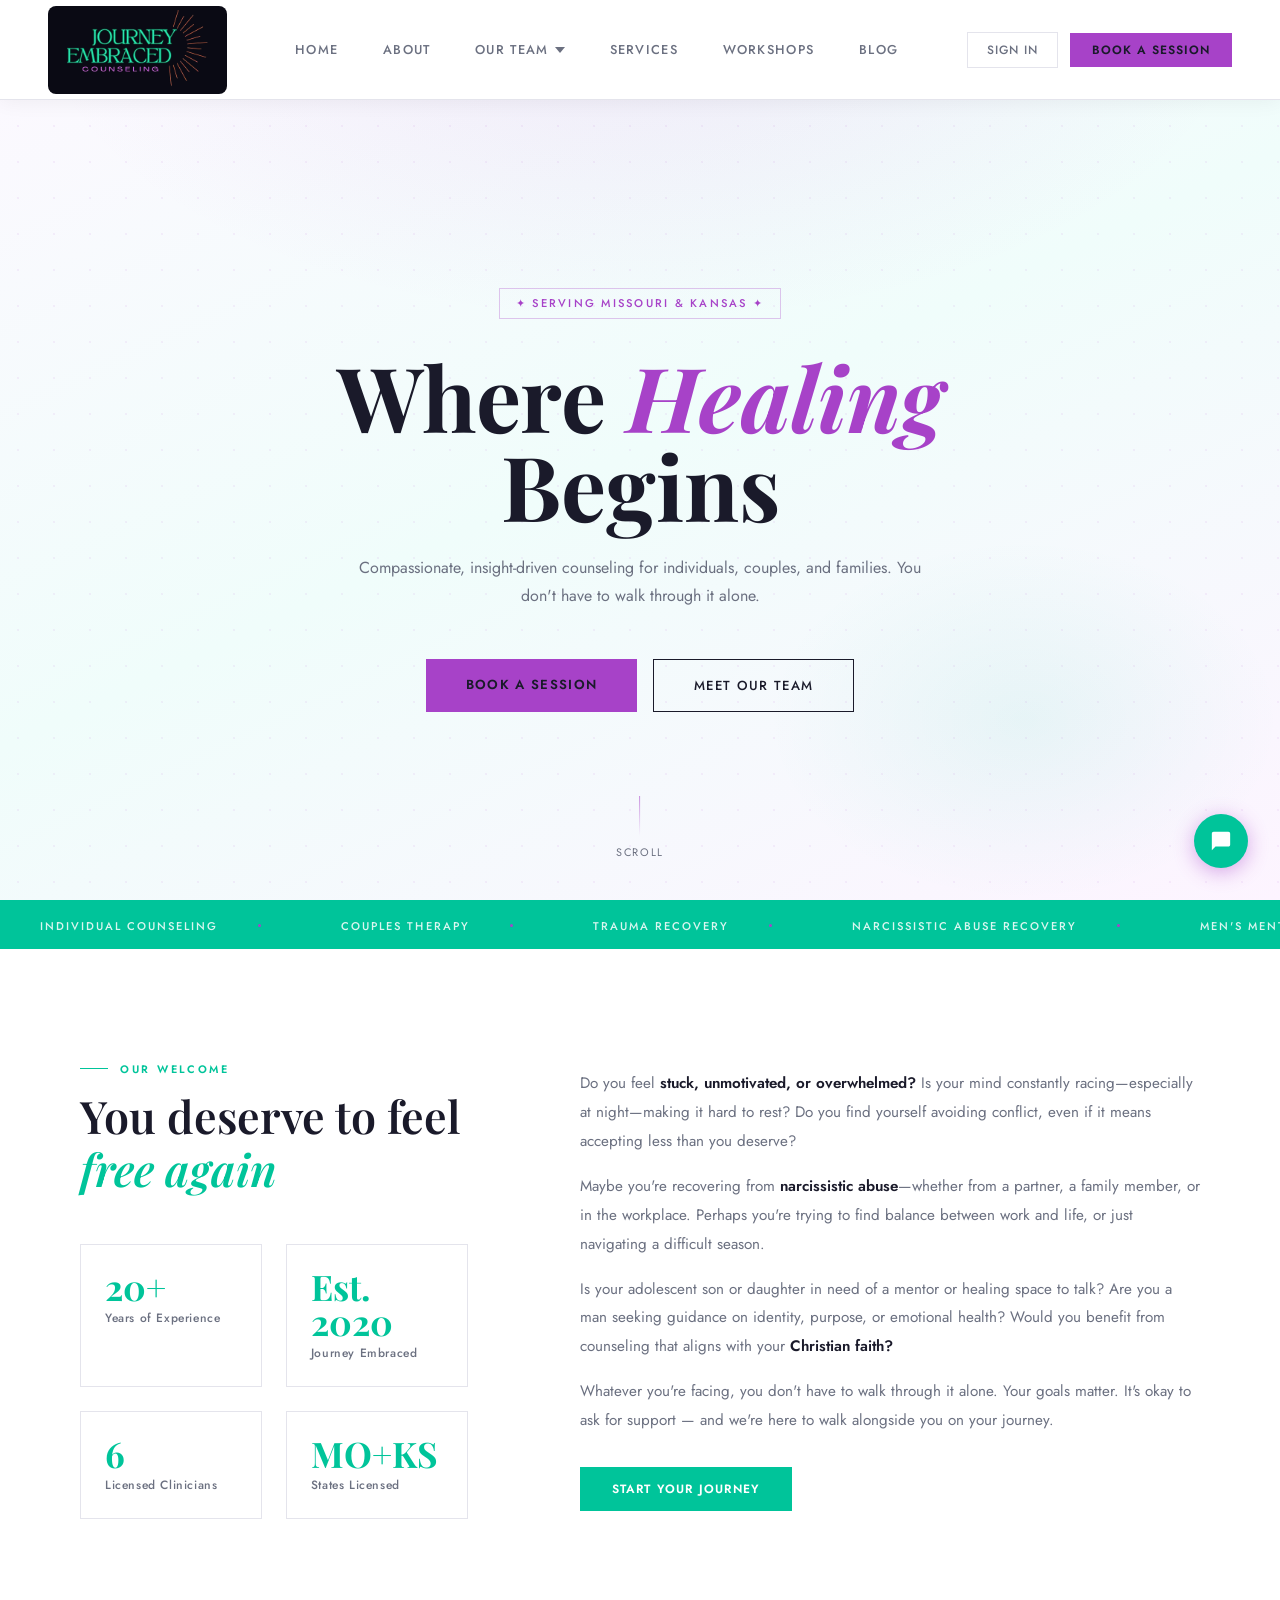
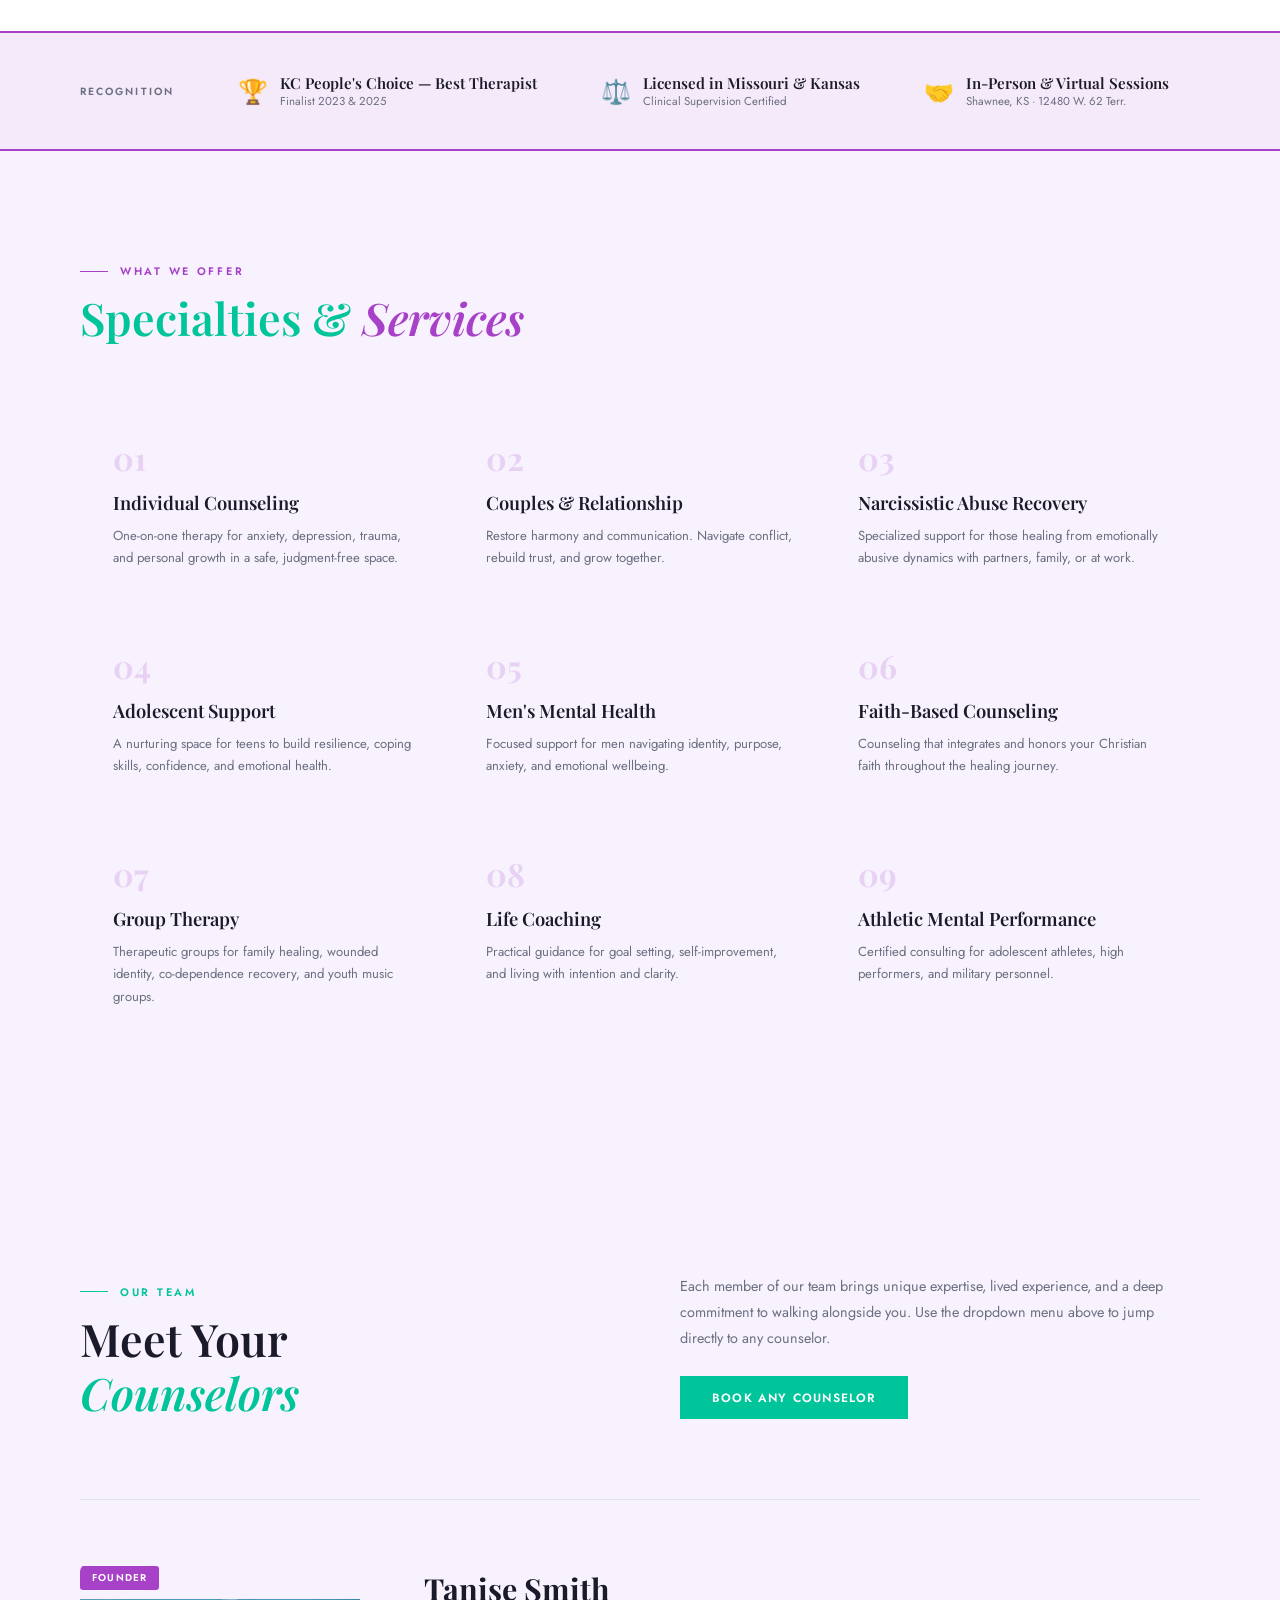
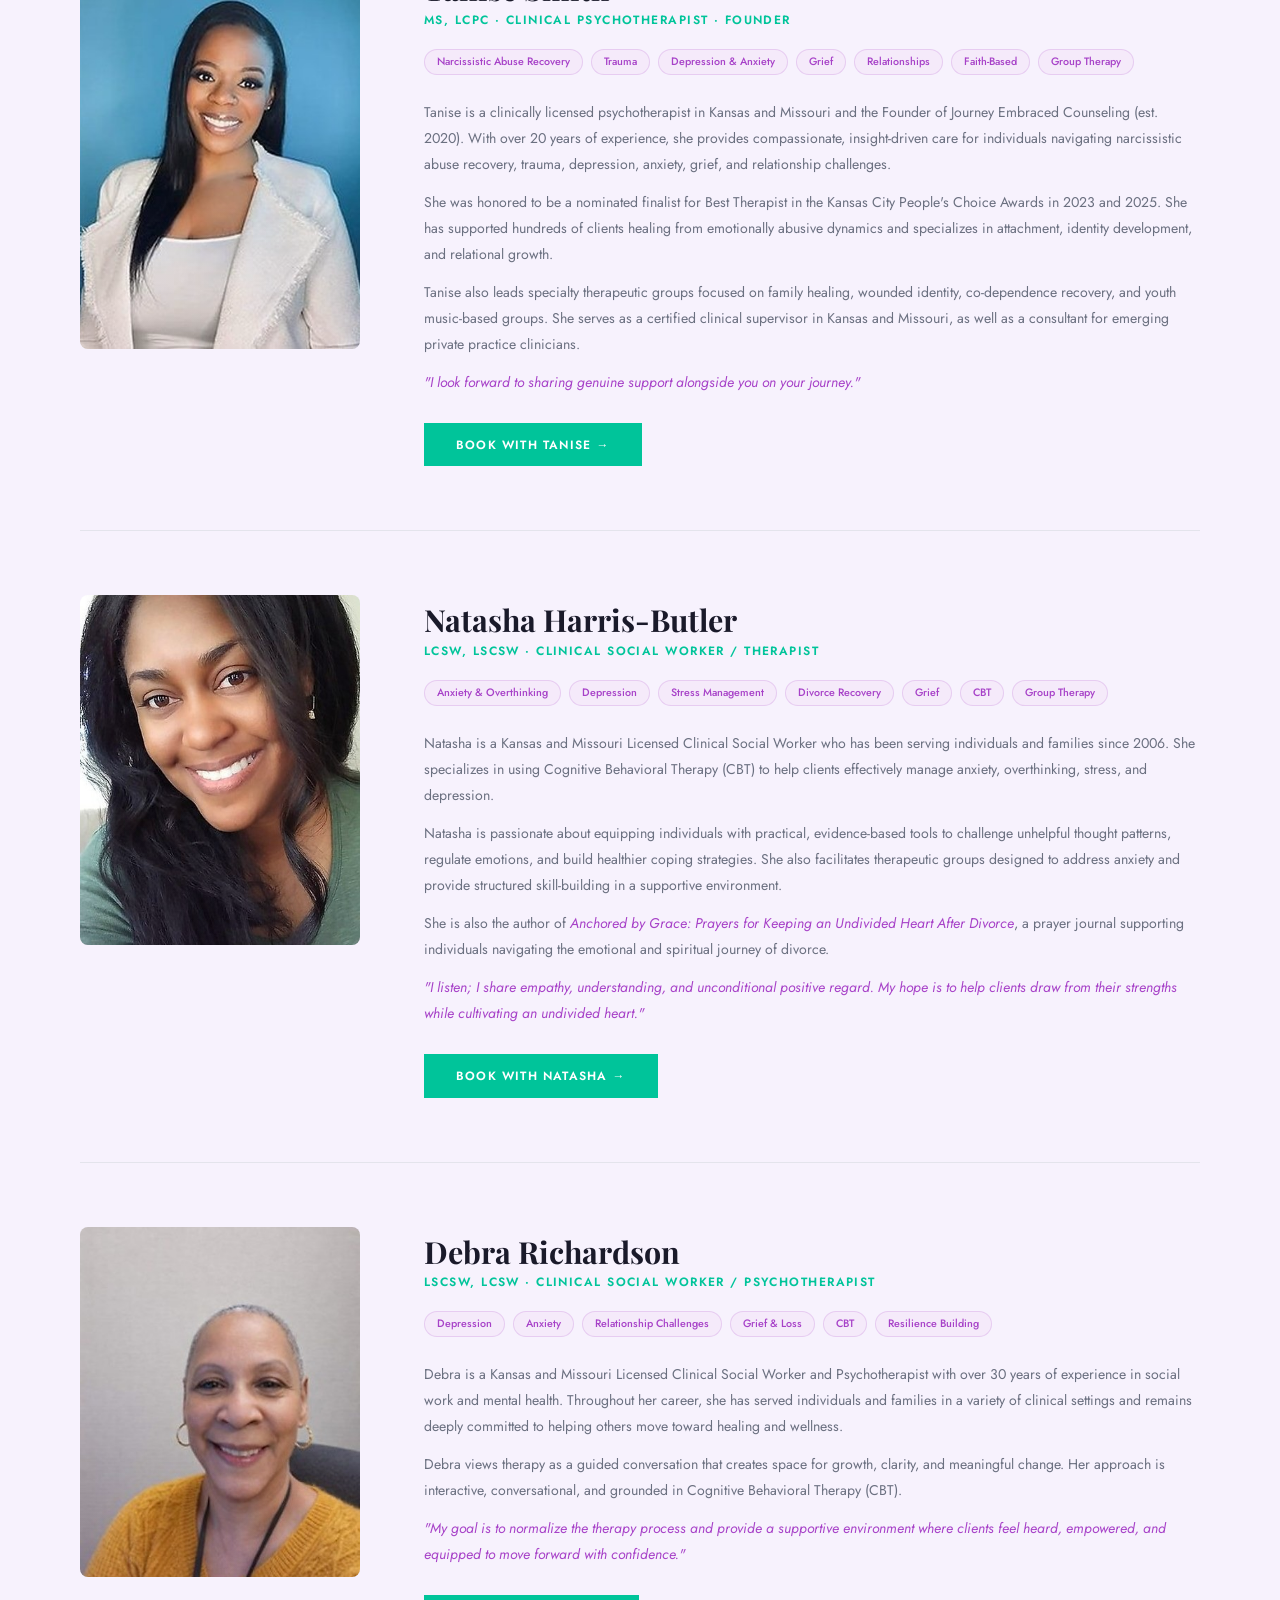
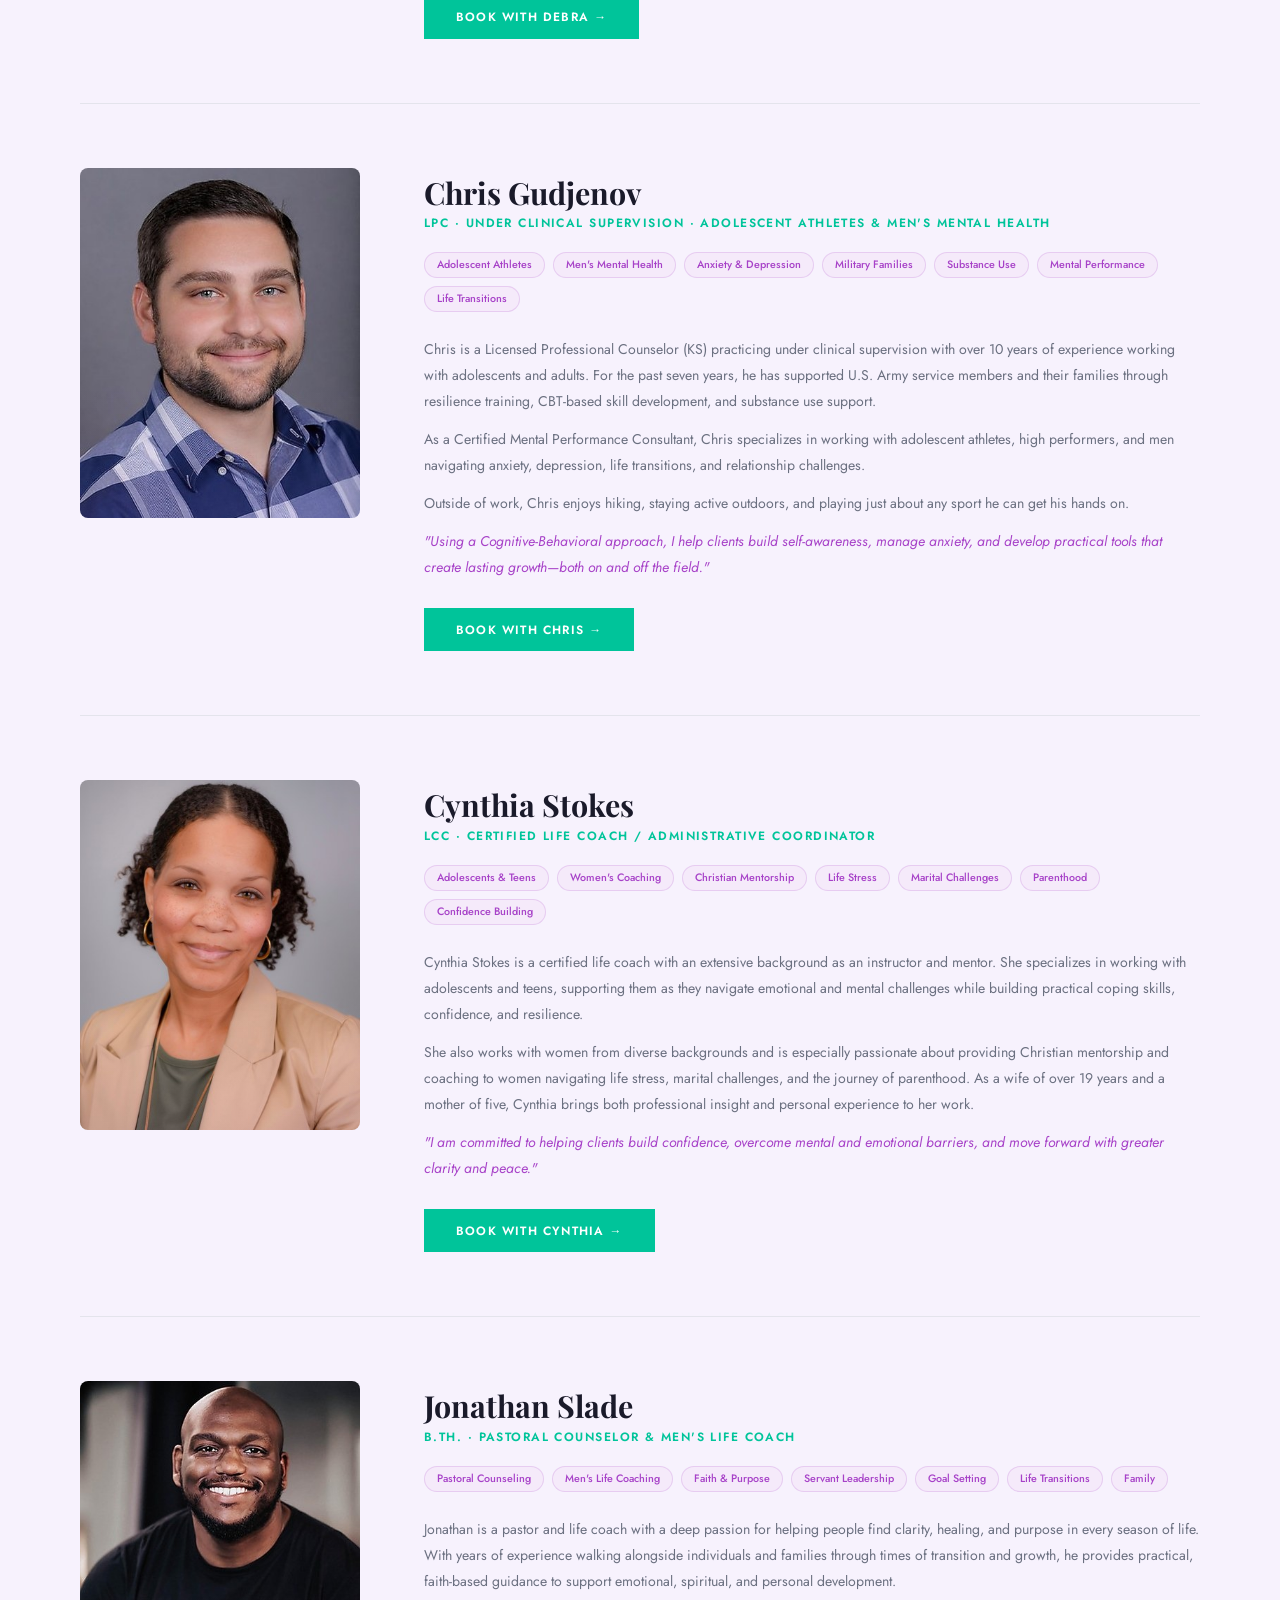
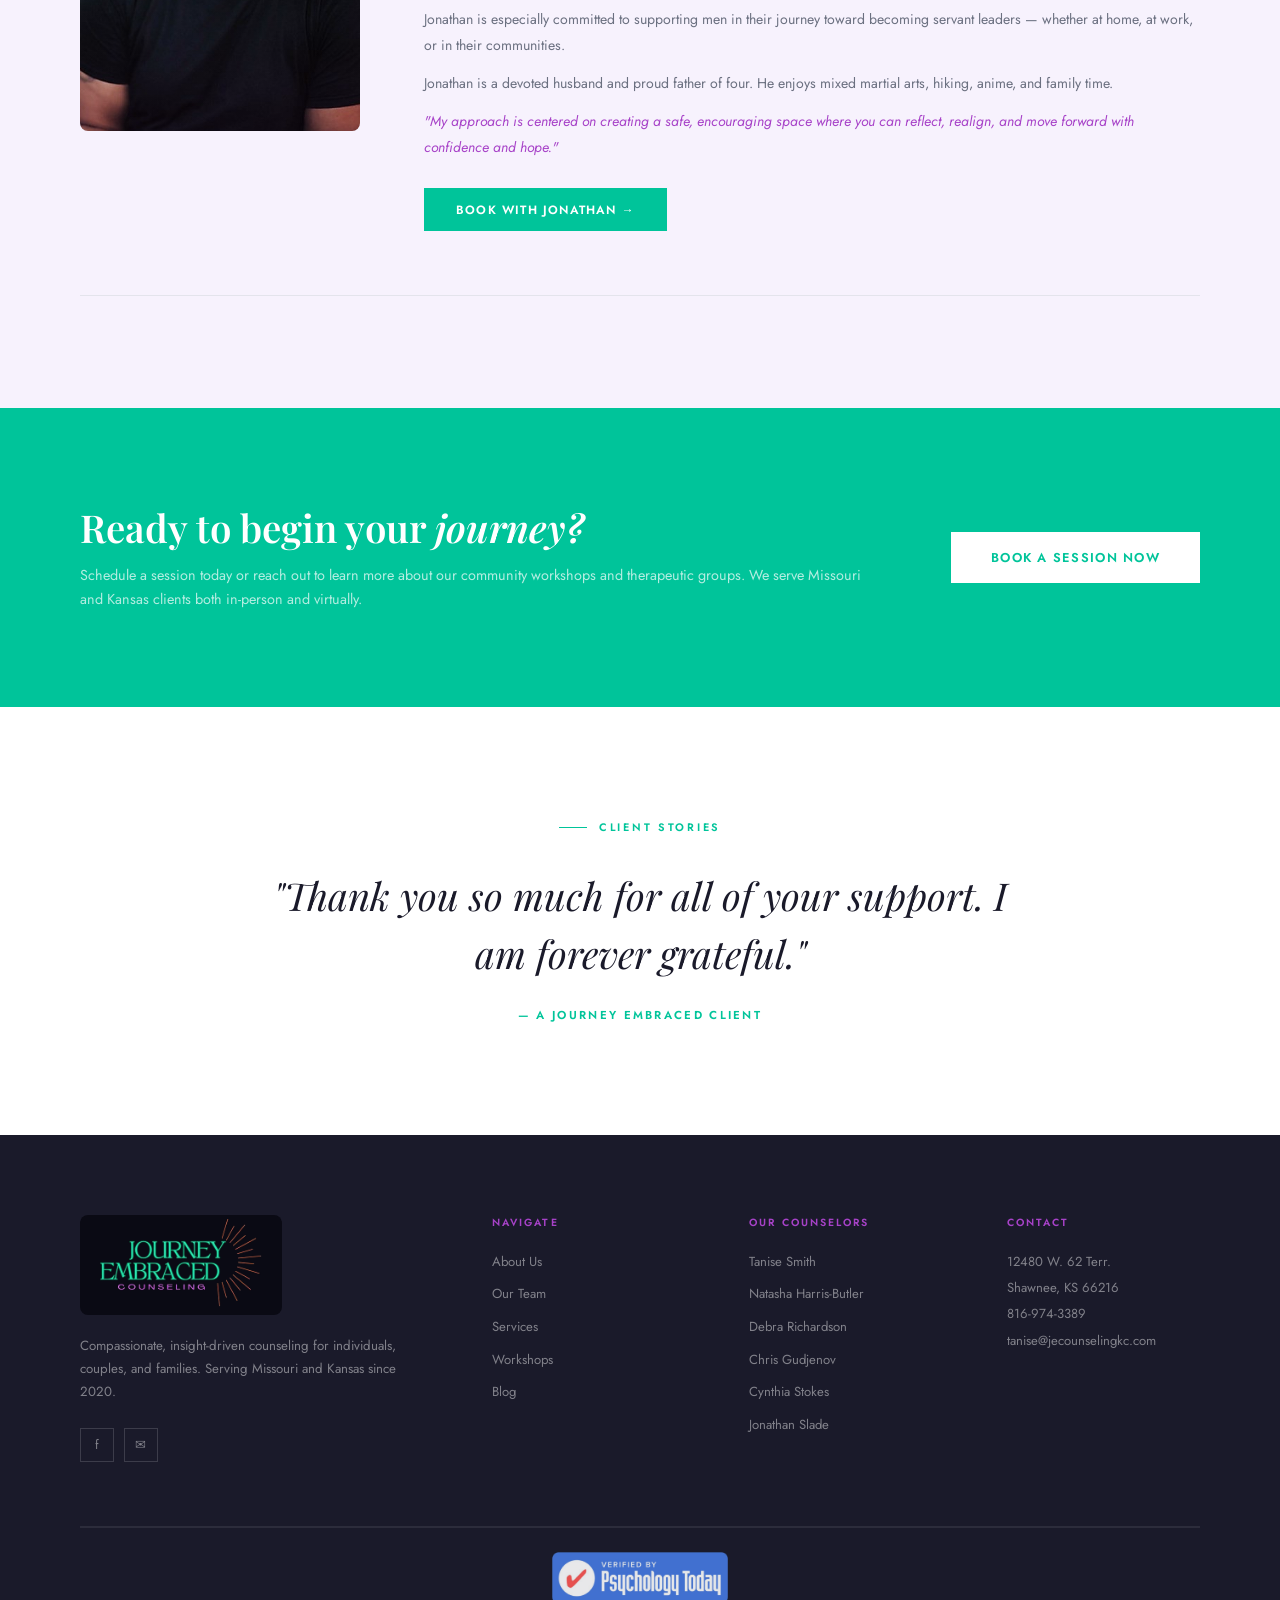
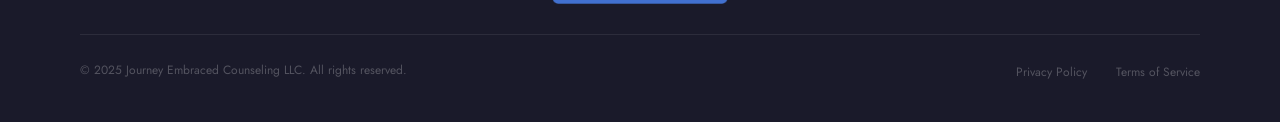
==== commit a76b7d41: "Merge pull request #25 from mecoins/New_Features_1 Page Update" ====
--- a/index.html
+++ b/index.html
@@ -19,6 +19,9 @@
     </a>
 
     <div class="nav-center">
+      <div class="nav-item">
+        <a href="index.html" class="nav-link">Home</a>
+      </div>
       <div class="nav-item">
         <a href="#about" class="nav-link">About</a>
       </div>
@@ -73,7 +76,7 @@
         </div>
       </div>
       <div class="nav-item"><a href="#services" class="nav-link">Services</a></div>
-      <div class="nav-item"><a href="#workshops" class="nav-link">Workshops</a></div>
+      <div class="nav-item"><a href="workshops.html" class="nav-link">Workshops</a></div>
       <div class="nav-item">
         <a href="https://www.jecounselingkc.com/blog" target="_blank" rel="noopener" class="nav-link">Blog</a>
       </div>
@@ -91,10 +94,11 @@
   <!-- ══ MOBILE MENU ══ -->
   <div class="mob-menu" id="mobMenu" role="dialog" aria-label="Mobile navigation">
     <button class="mob-close" id="mobClose" aria-label="Close menu">✕</button>
+    <a href="index.html">Home</a>
     <a href="#about">About</a>
     <a href="#counselors">Our Team</a>
     <a href="#services">Services</a>
-    <a href="#workshops">Workshops</a>
+    <a href="workshops.html">Workshops</a>
     <a href="https://www.jecounselingkc.com/blog" target="_blank" rel="noopener">Blog</a>
     <a href="#" id="mobSignin">Sign In</a>
     <a href="#" id="mobBook" class="mob-book-link">Book Now</a>
@@ -153,7 +157,7 @@
       <div class="welcome-stat-block">
         <div class="stat-item"><div class="stat-num">20+</div><div class="stat-label">Years of Experience</div></div>
         <div class="stat-item"><div class="stat-num">Est.<br>2020</div><div class="stat-label">Journey Embraced</div></div>
-        <div class="stat-item"><div class="stat-num">6</div><div class="stat-label">Licensed Counselors</div></div>
+        <div class="stat-item"><div class="stat-num">6</div><div class="stat-label">Licensed Clinicians</div></div>
         <div class="stat-item"><div class="stat-num">MO+KS</div><div class="stat-label">States Licensed</div></div>
       </div>
     </div>
@@ -405,7 +409,7 @@
           <li><a href="#about">About Us</a></li>
           <li><a href="#counselors">Our Team</a></li>
           <li><a href="#services">Services</a></li>
-          <li><a href="#workshops">Workshops</a></li>
+          <li><a href="workshops.html">Workshops</a></li>
           <li><a href="https://www.jecounselingkc.com/blog" target="_blank" rel="noopener">Blog</a></li>
         </ul>
       </div>
--- a/css/styles.css
+++ b/css/styles.css
@@ -4,15 +4,15 @@
 
 /* ── CSS Custom Properties ── */
 :root {
-  --ink:        #1a1a2e;
-  --teal:       #2d6a6a;
-  --teal-light: #3d8c8c;
-  --gold:       #c9a84c;
-  --gold-pale:  #f5edd8;
-  --cream:      #fdfaf4;
-  --warm:       #f7f1e8;
-  --stone:      #e8e2d8;
-  --mist:       #6b7280;
+  --ink:        #1a1a2a;
+  --teal:       #00c49a;
+  --teal-light: #00ddb0;
+  --gold:       #a742c8;
+  --gold-pale:  #f5eafa;
+  --cream:      #ffffff;
+  --warm:       #f7f2fd;
+  --stone:      #e4e4ec;
+  --mist:       #6b7080;
   --white:      #ffffff;
 
   --nav-height: 100px;
@@ -104,7 +104,7 @@
 .btn-gold:hover {
   background: #e0be6a;
   transform: translateY(-2px);
-  box-shadow: 0 8px 24px rgba(201, 168, 76, 0.3);
+  box-shadow: 0 8px 24px rgba(167, 66, 200, 0.3);
 }
 
 .btn-outline-white {
@@ -113,18 +113,19 @@
   font-weight: 500;
   letter-spacing: 0.1em;
   text-transform: uppercase;
-  color: white;
+  color: var(--ink);
   background: transparent;
-  border: 1px solid rgba(255, 255, 255, 0.3);
+  border: 1.5px solid var(--ink);
   padding: 1rem 2.5rem;
   cursor: pointer;
   text-decoration: none;
-  transition: border-color 0.2s, background 0.2s;
+  transition: border-color 0.2s, background 0.2s, color 0.2s;
   display: inline-block;
 }
 .btn-outline-white:hover {
-  border-color: white;
-  background: rgba(255, 255, 255, 0.06);
+  border-color: var(--gold);
+  color: var(--gold);
+  background: transparent;
 }
 
 .btn-teal {
@@ -175,20 +176,24 @@
   left: 0;
   right: 0;
   z-index: 1000;
-  background: rgba(26, 26, 46, 0.97);
+  background: rgba(255, 255, 255, 0.97);
   backdrop-filter: blur(16px);
   display: flex;
   align-items: center;
   justify-content: space-between;
   padding: 0 3rem;
   height: var(--nav-height);
-  border-bottom: 1px solid rgba(201, 168, 76, 0.25);
+  border-bottom: 1px solid #e4e4ec;
+  box-shadow: 0 1px 20px rgba(0, 0, 0, 0.06);
 }
 
 .nav-logo img {
   height: 88px;
   width: auto;
   display: block;
+  background: #0a0a14;
+  border-radius: 8px;
+  padding: 4px 10px;
 }
 
 .nav-center {
@@ -209,7 +214,7 @@
   font-weight: 500;
   letter-spacing: 0.1em;
   text-transform: uppercase;
-  color: rgba(255, 255, 255, 0.75);
+  color: #6b7080;
   text-decoration: none;
   padding: 0 1.4rem;
   height: var(--nav-height);
@@ -239,8 +244,8 @@
   top: var(--nav-height);
   left: 50%;
   transform: translateX(-50%) translateY(-8px);
-  background: var(--ink);
-  border: 1px solid rgba(201, 168, 76, 0.2);
+  background: #ffffff;
+  border: 1px solid #e4e4ec;
   border-top: 2px solid var(--gold);
   padding: 1.5rem;
   display: grid;
@@ -273,7 +278,7 @@
   text-align: left;
 }
 .drop-card:hover {
-  background: rgba(255, 255, 255, 0.07);
+  background: var(--gold-pale);
 }
 
 .drop-thumb {
@@ -282,7 +287,7 @@
   border-radius: 50%;
   object-fit: cover;
   object-position: top;
-  border: 2px solid rgba(201, 168, 76, 0.4);
+  border: 2px solid rgba(167, 66, 200, 0.25);
   flex-shrink: 0;
 }
 
@@ -295,7 +300,7 @@
   font-family: 'Jost', sans-serif;
   font-size: 0.78rem;
   font-weight: 500;
-  color: white;
+  color: var(--ink);
   line-height: 1.2;
   white-space: nowrap;
   overflow: hidden;
@@ -304,7 +309,7 @@
 
 .drop-role {
   font-size: 0.67rem;
-  color: rgba(201, 168, 76, 0.8);
+  color: rgba(0, 196, 154, 0.85);
   font-weight: 400;
   letter-spacing: 0.03em;
   white-space: nowrap;
@@ -325,9 +330,9 @@
   font-weight: 500;
   letter-spacing: 0.08em;
   text-transform: uppercase;
-  color: rgba(255, 255, 255, 0.75);
+  color: #6b7080;
   background: none;
-  border: 1px solid rgba(255, 255, 255, 0.25);
+  border: 1px solid #e4e4ec;
   padding: 0.5rem 1.2rem;
   cursor: pointer;
   text-decoration: none;
@@ -371,7 +376,7 @@
   display: block;
   width: 22px;
   height: 1.5px;
-  background: rgba(255, 255, 255, 0.7);
+  background: #1a1a2a;
   transition: transform 0.3s ease, opacity 0.3s ease;
   transform-origin: center;
 }
@@ -384,7 +389,7 @@
   position: fixed;
   inset: 0;
   z-index: 999;
-  background: var(--ink);
+  background: #ffffff;
   display: flex;
   flex-direction: column;
   align-items: center;
@@ -429,7 +434,7 @@
 /* ── Hero ── */
 .hero {
   min-height: 100vh;
-  background: var(--ink);
+  background: linear-gradient(155deg, #fdf8ff 0%, #f0fdfb 50%, #fdf4ff 100%);
   display: flex;
   flex-direction: column;
   align-items: center;
@@ -444,17 +449,15 @@
   position: absolute;
   inset: 0;
   background:
-    radial-gradient(ellipse 80% 60% at 50% 0%, rgba(45, 106, 106, 0.35) 0%, transparent 60%),
-    radial-gradient(ellipse 40% 40% at 80% 80%, rgba(201, 168, 76, 0.1) 0%, transparent 50%);
+    radial-gradient(ellipse 80% 60% at 50% 0%, rgba(167, 66, 200, 0.09) 0%, transparent 60%),
+    radial-gradient(ellipse 40% 40% at 80% 80%, rgba(0, 196, 154, 0.07) 0%, transparent 50%);
 }
 
 .hero-grid-bg {
   position: absolute;
   inset: 0;
-  background-image:
-    linear-gradient(rgba(201, 168, 76, 0.04) 1px, transparent 1px),
-    linear-gradient(90deg, rgba(201, 168, 76, 0.04) 1px, transparent 1px);
-  background-size: 60px 60px;
+  background-image: radial-gradient(circle, rgba(167, 66, 200, 0.07) 1px, transparent 1px);
+  background-size: 36px 36px;
 }
 
 .hero-content {
@@ -474,7 +477,7 @@
   text-transform: uppercase;
   color: var(--gold);
   margin-bottom: 2rem;
-  border: 1px solid rgba(201, 168, 76, 0.3);
+  border: 1px solid rgba(167, 66, 200, 0.3);
   padding: 0.4rem 1rem;
 }
 
@@ -483,7 +486,7 @@
   font-size: clamp(3.5rem, 7vw, 6.5rem);
   font-weight: 700;
   line-height: 1;
-  color: white;
+  color: var(--ink);
   margin-bottom: 1.5rem;
 }
 .hero h1 em {
@@ -494,7 +497,7 @@
 .hero-sub {
   font-size: 1rem;
   line-height: 1.8;
-  color: rgba(255, 255, 255, 0.55);
+  color: var(--mist);
   max-width: 580px;
   margin: 0 auto 3rem;
 }
@@ -515,7 +518,7 @@
   flex-direction: column;
   align-items: center;
   gap: 0.5rem;
-  color: rgba(255, 255, 255, 0.3);
+  color: var(--mist);
   font-size: 0.68rem;
   letter-spacing: 0.15em;
   text-transform: uppercase;
@@ -524,7 +527,7 @@
 .hero-scroll-line {
   width: 1px;
   height: 40px;
-  background: linear-gradient(to bottom, rgba(201, 168, 76, 0.6), transparent);
+  background: linear-gradient(to bottom, rgba(167, 66, 200, 0.6), transparent);
 }
 
 @keyframes bounce {
@@ -657,11 +660,11 @@
 /* ── Services ── */
 .services {
   padding: 7rem var(--section-pad-h);
-  background: var(--ink);
+  background: var(--warm);
 }
 .services .section-label          { color: var(--gold); }
 .services .section-label::before  { background: var(--gold); }
-.services-title                   { color: white; }
+.services-title                   { color: var(--teal); }
 .services-title em                 { color: var(--gold); }
 
 .services-grid {
@@ -678,30 +681,30 @@
   transition: background 0.25s;
   cursor: default;
 }
-.svc-card:hover { background: rgba(45, 106, 106, 0.25); }
+.svc-card:hover { background: rgba(167, 66, 200, 0.05); }
 
 .svc-num {
   font-family: 'Playfair Display', serif;
   font-size: 2rem;
   font-weight: 700;
-  color: rgba(201, 168, 76, 0.2);
+  color: rgba(167, 66, 200, 0.18);
   line-height: 1;
   margin-bottom: 1rem;
   transition: color 0.25s;
 }
-.svc-card:hover .svc-num { color: rgba(201, 168, 76, 0.5); }
+.svc-card:hover .svc-num { color: rgba(167, 66, 200, 0.45); }
 
 .svc-title {
   font-family: 'Playfair Display', serif;
   font-size: 1.15rem;
   font-weight: 600;
-  color: white;
+  color: var(--ink);
   margin-bottom: 0.6rem;
 }
 .svc-desc {
   font-size: 0.82rem;
   line-height: 1.7;
-  color: rgba(255, 255, 255, 0.45);
+  color: var(--mist);
 }
 
 /* ── Counselors ── */
@@ -741,12 +744,13 @@
 .counselor-photo-wrap {
   overflow: hidden;
   position: relative;
+  border-radius: 8px;
 }
 .counselor-photo-wrap::after {
   content: '';
   position: absolute;
   inset: 0;
-  background: linear-gradient(to bottom, transparent 60%, rgba(45, 106, 106, 0.1));
+  background: linear-gradient(to bottom, transparent 60%, rgba(167, 66, 200, 0.05));
   pointer-events: none;
 }
 
@@ -763,17 +767,16 @@
 }
 
 .counselor-badge {
-  position: absolute;
-  top: 1rem;
-  left: 1rem;
-  background: var(--teal);
-  padding: 0.3rem 0.75rem;
-  font-size: 0.65rem;
+  display: inline-block;
+  background: var(--gold);
+  padding: 0.28rem 0.75rem;
+  font-size: 0.62rem;
   font-weight: 600;
   letter-spacing: 0.12em;
   text-transform: uppercase;
   color: white;
-  z-index: 1;
+  border-radius: 3px;
+  margin-bottom: 0.6rem;
 }
 
 .counselor-info { padding-top: 0.5rem; }
@@ -802,13 +805,13 @@
   margin-bottom: 1.5rem;
 }
 .spec-tag {
-  font-size: 0.68rem;
+  font-size: 0.67rem;
   font-weight: 500;
-  letter-spacing: 0.05em;
-  background: white;
-  color: var(--teal);
-  border: 1px solid rgba(45, 106, 106, 0.2);
-  padding: 0.3rem 0.75rem;
+  background: var(--gold-pale);
+  color: var(--gold);
+  border: 1px solid rgba(167, 66, 200, 0.18);
+  padding: 0.28rem 0.75rem;
+  border-radius: 20px;
 }
 
 .counselor-bio {
@@ -819,7 +822,7 @@
 }
 .counselor-bio p       { margin-bottom: 0.75rem; }
 .counselor-bio p:last-child { margin-bottom: 0; }
-.counselor-bio em      { font-style: italic; color: var(--ink); }
+.counselor-bio em      { font-style: italic; color: var(--gold); }
 
 /* ── Booking Banner ── */
 .booking-banner {
@@ -888,6 +891,9 @@
   height: 100px;
   margin-bottom: 1.2rem;
   display: block;
+  background: #0a0a14;
+  border-radius: 8px;
+  padding: 4px 10px;
 }
 .footer-about {
   font-size: 0.83rem;
@@ -988,7 +994,7 @@
   position: fixed;
   inset: 0;
   z-index: 2000;
-  background: rgba(26, 26, 46, 0.85);
+  background: rgba(10, 8, 20, 0.75);
   backdrop-filter: blur(10px);
   display: flex;
   align-items: center;
@@ -1127,12 +1133,12 @@
   display: flex;
   align-items: center;
   justify-content: center;
-  box-shadow: 0 4px 20px rgba(45, 106, 106, 0.5);
+  box-shadow: 0 4px 20px rgba(167, 66, 200, 0.45);
   transition: transform 0.2s, box-shadow 0.2s;
 }
 .chat-btn:hover {
   transform: scale(1.08);
-  box-shadow: 0 6px 28px rgba(45, 106, 106, 0.6);
+  box-shadow: 0 6px 28px rgba(167, 66, 200, 0.6);
 }
 .chat-btn svg {
   width: 22px;
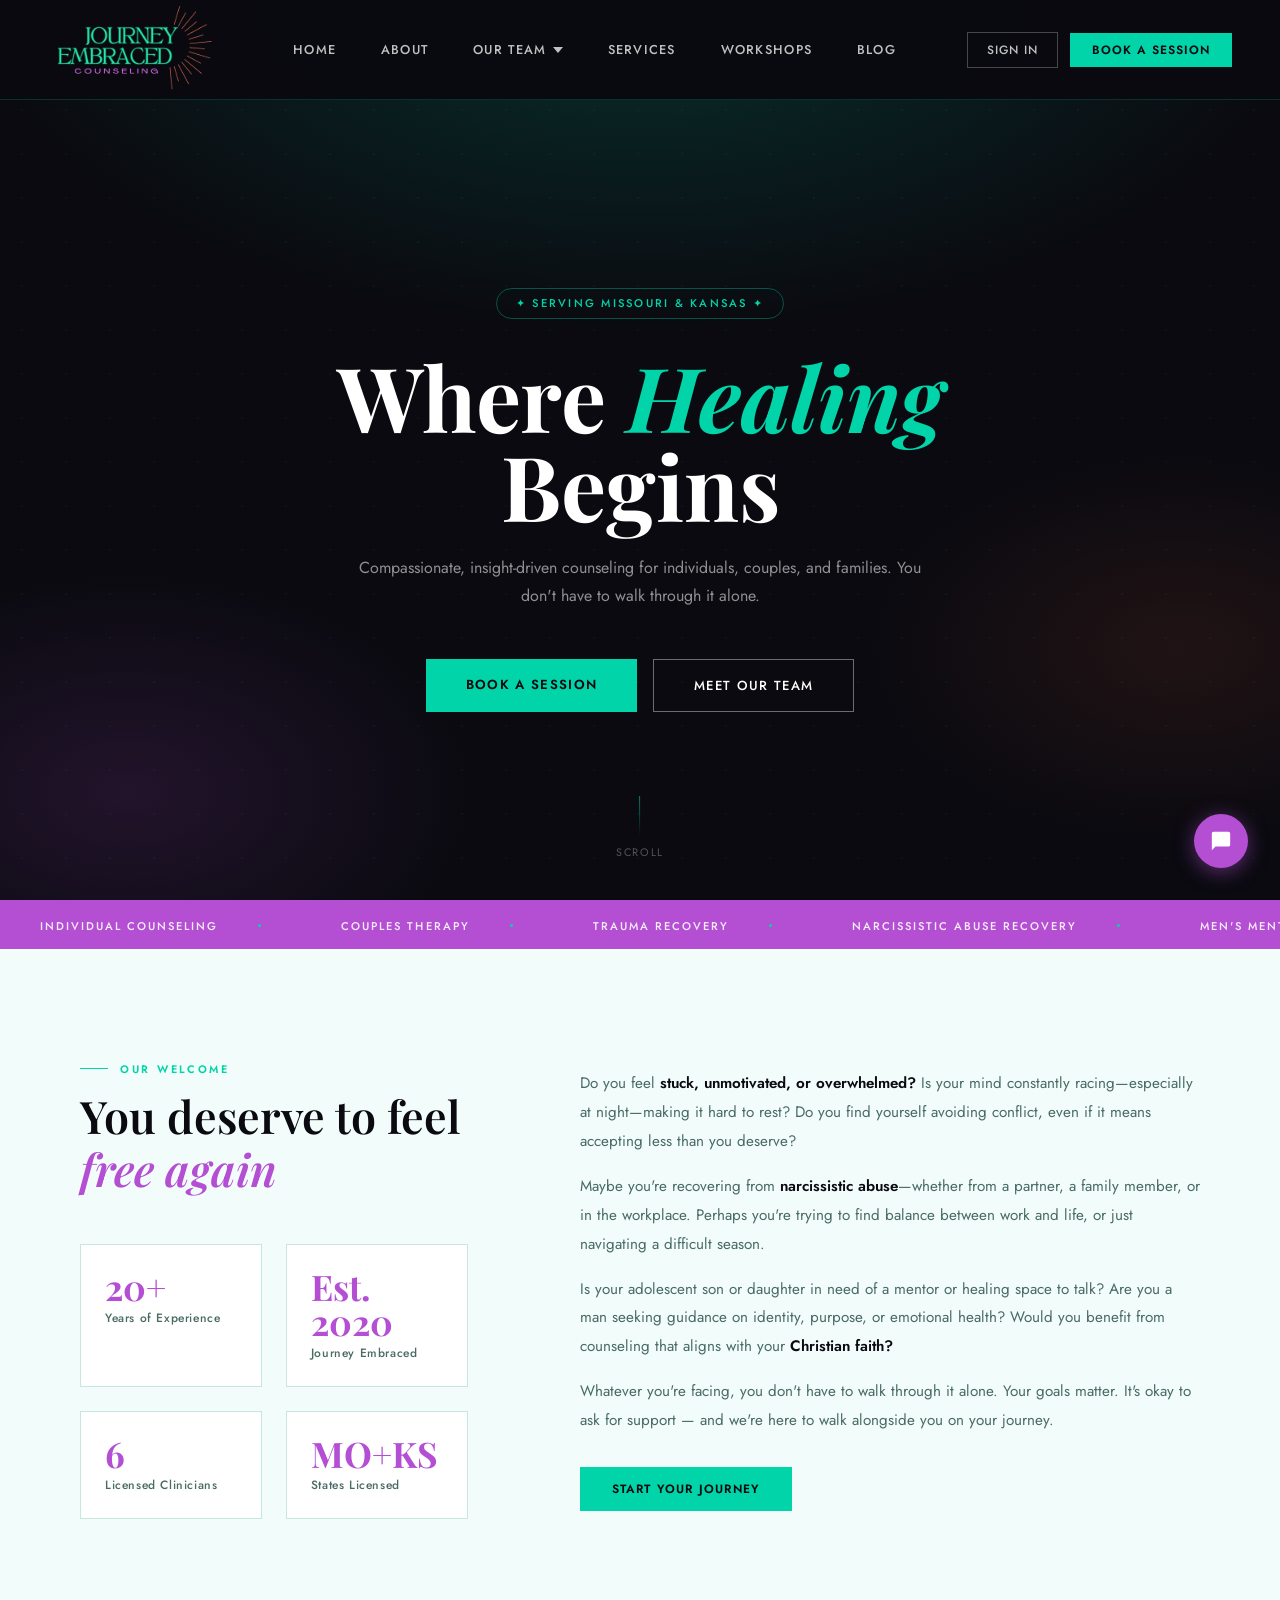
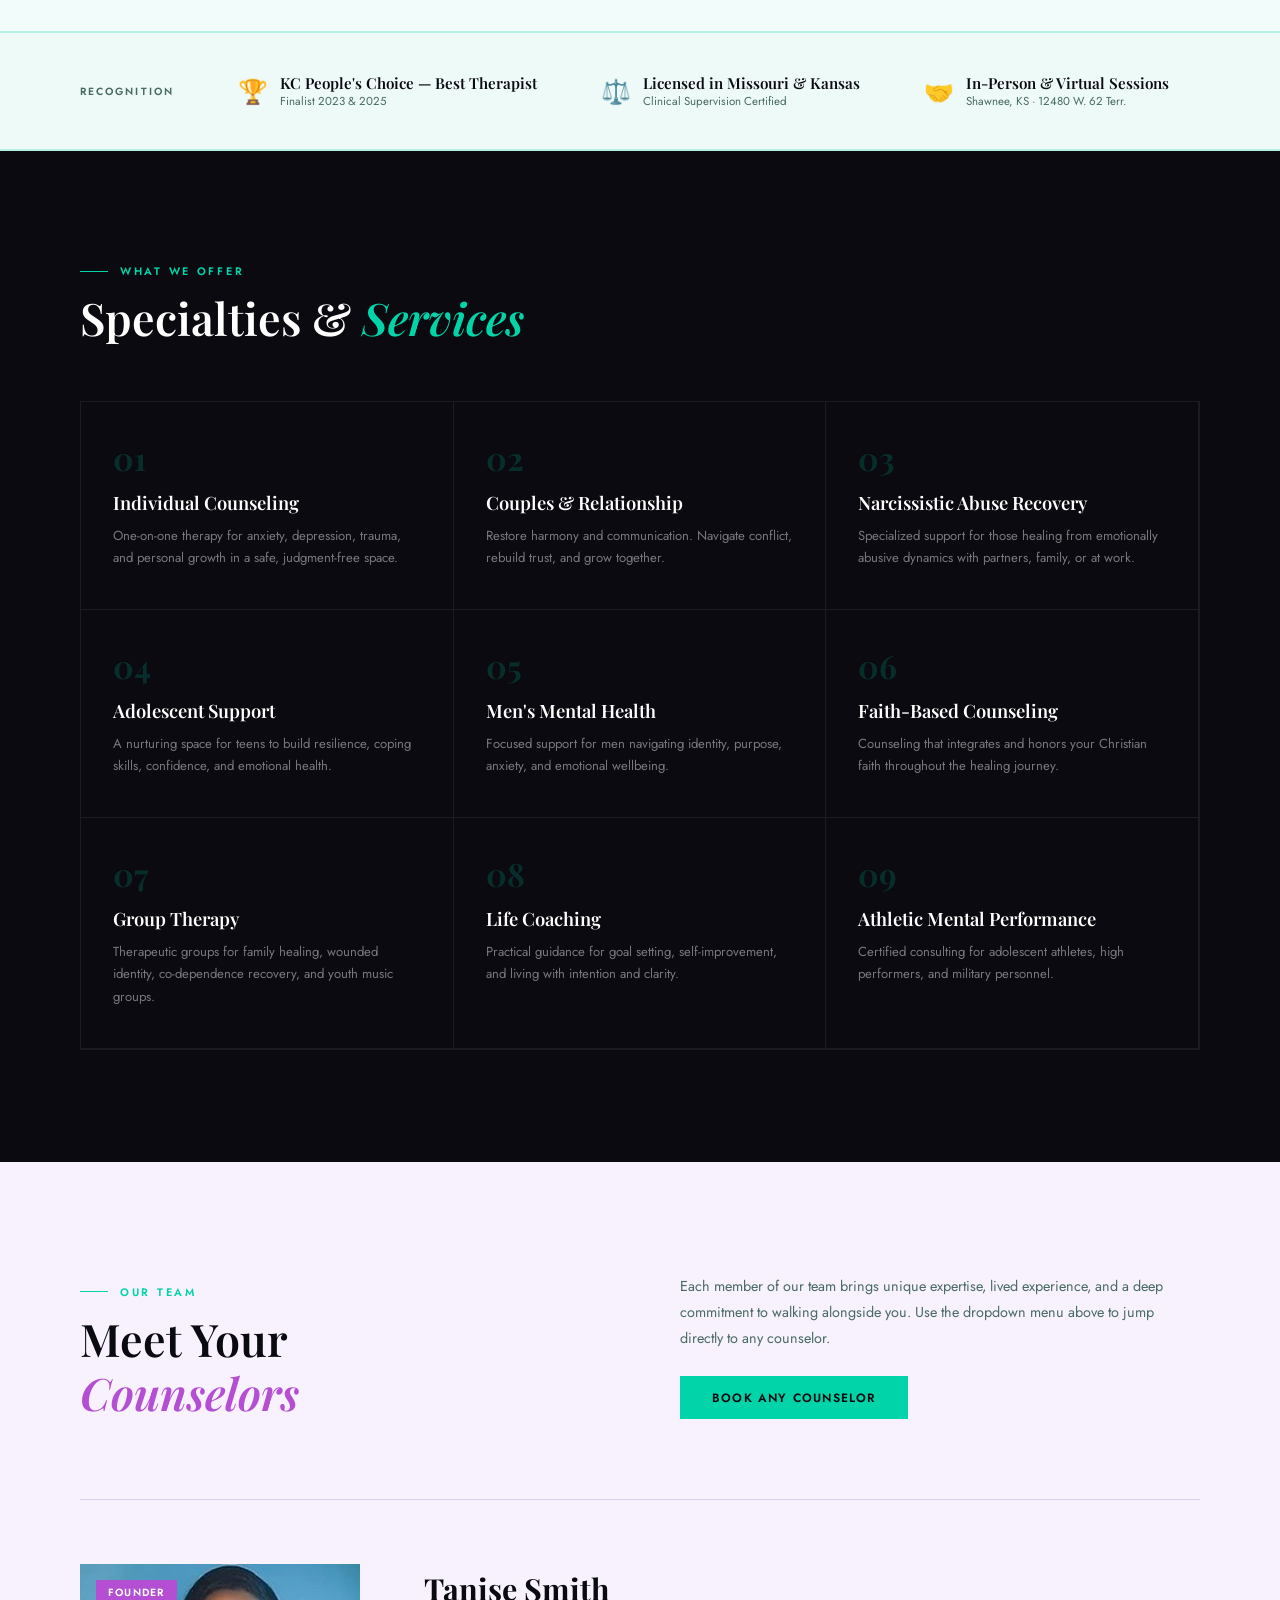
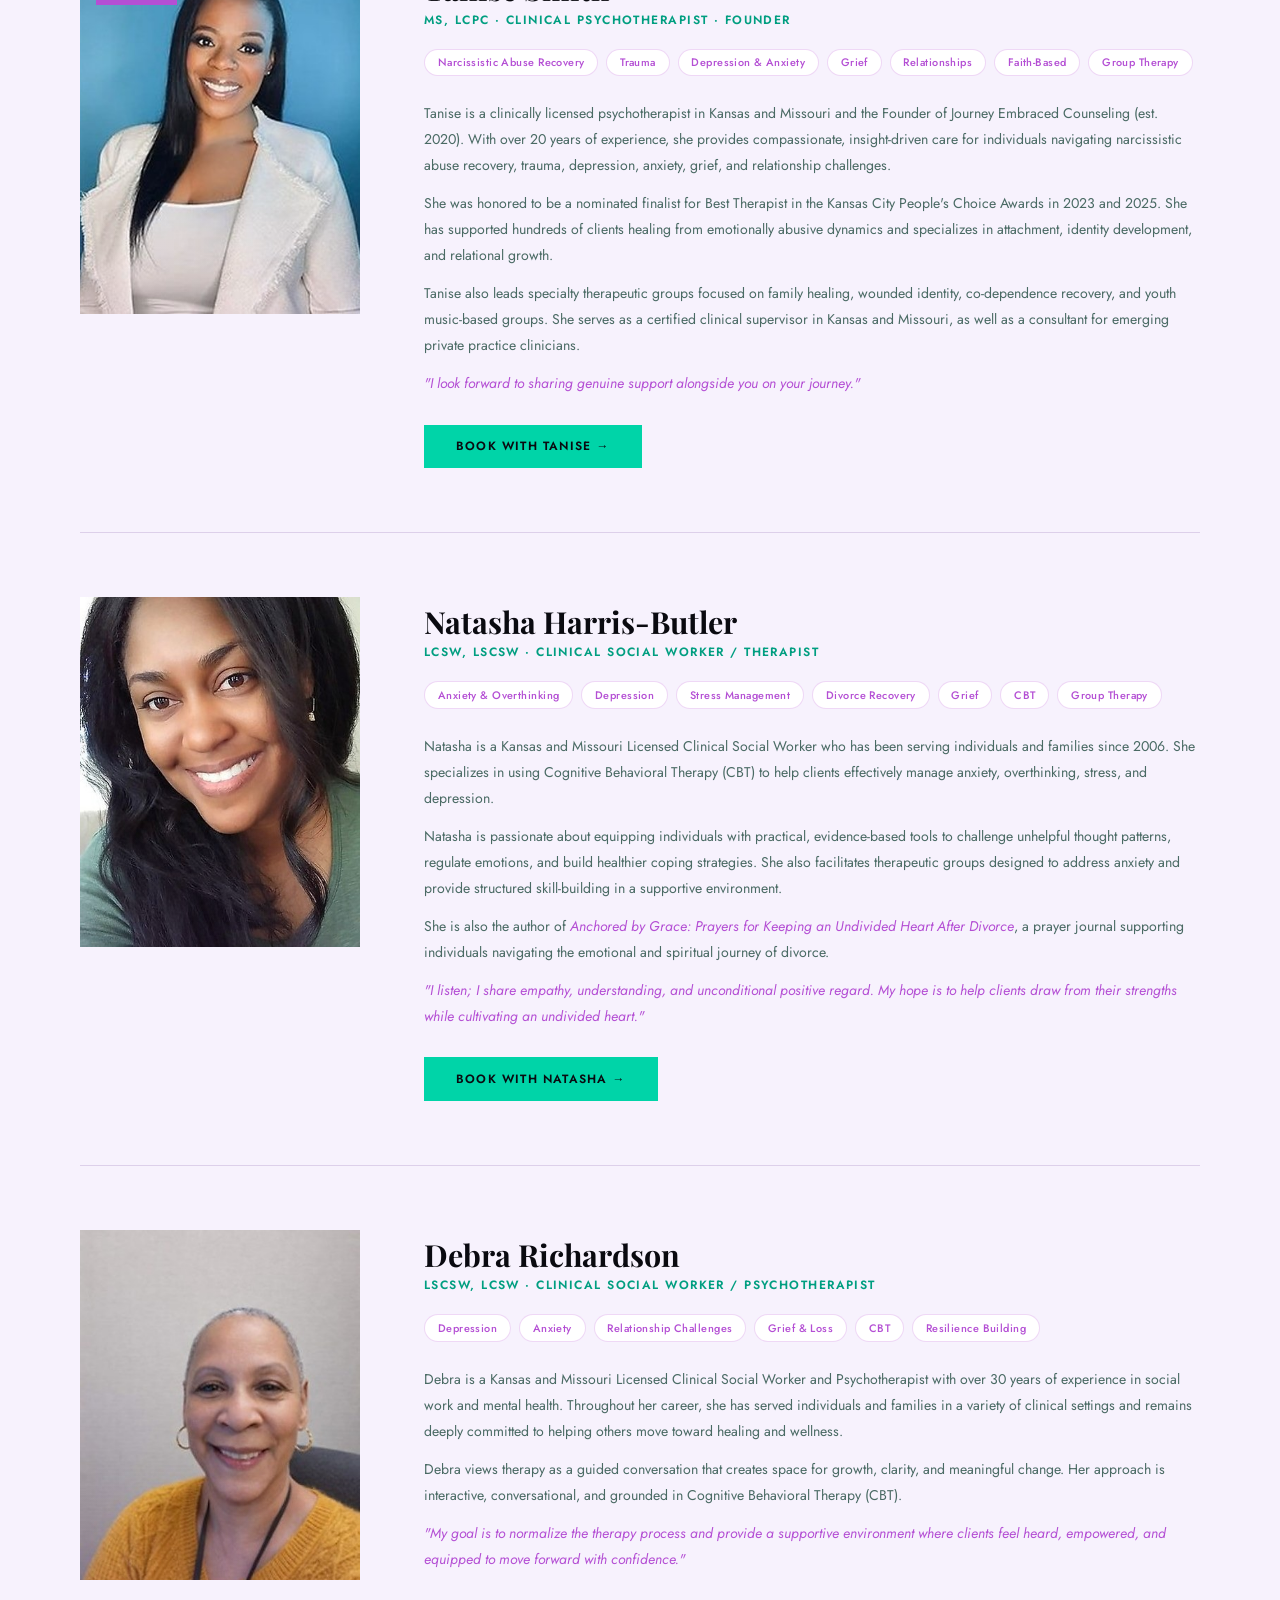
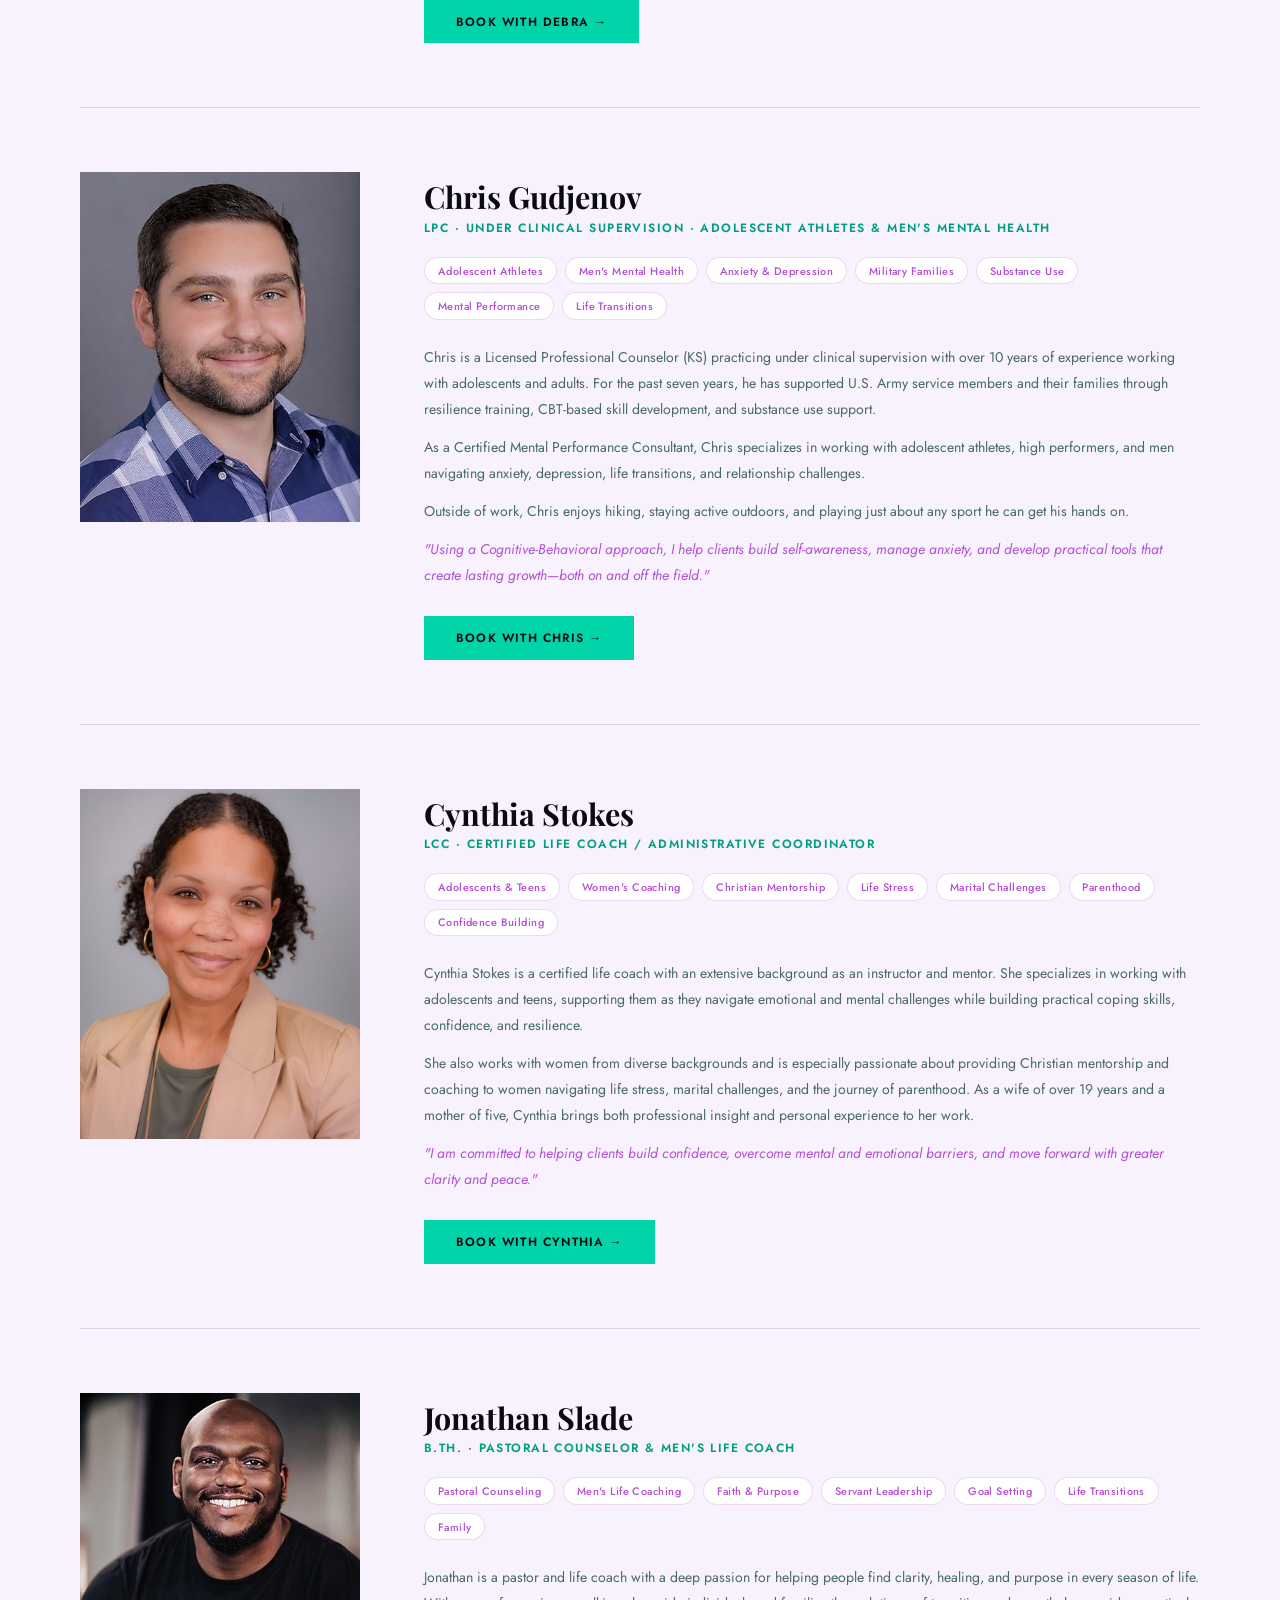
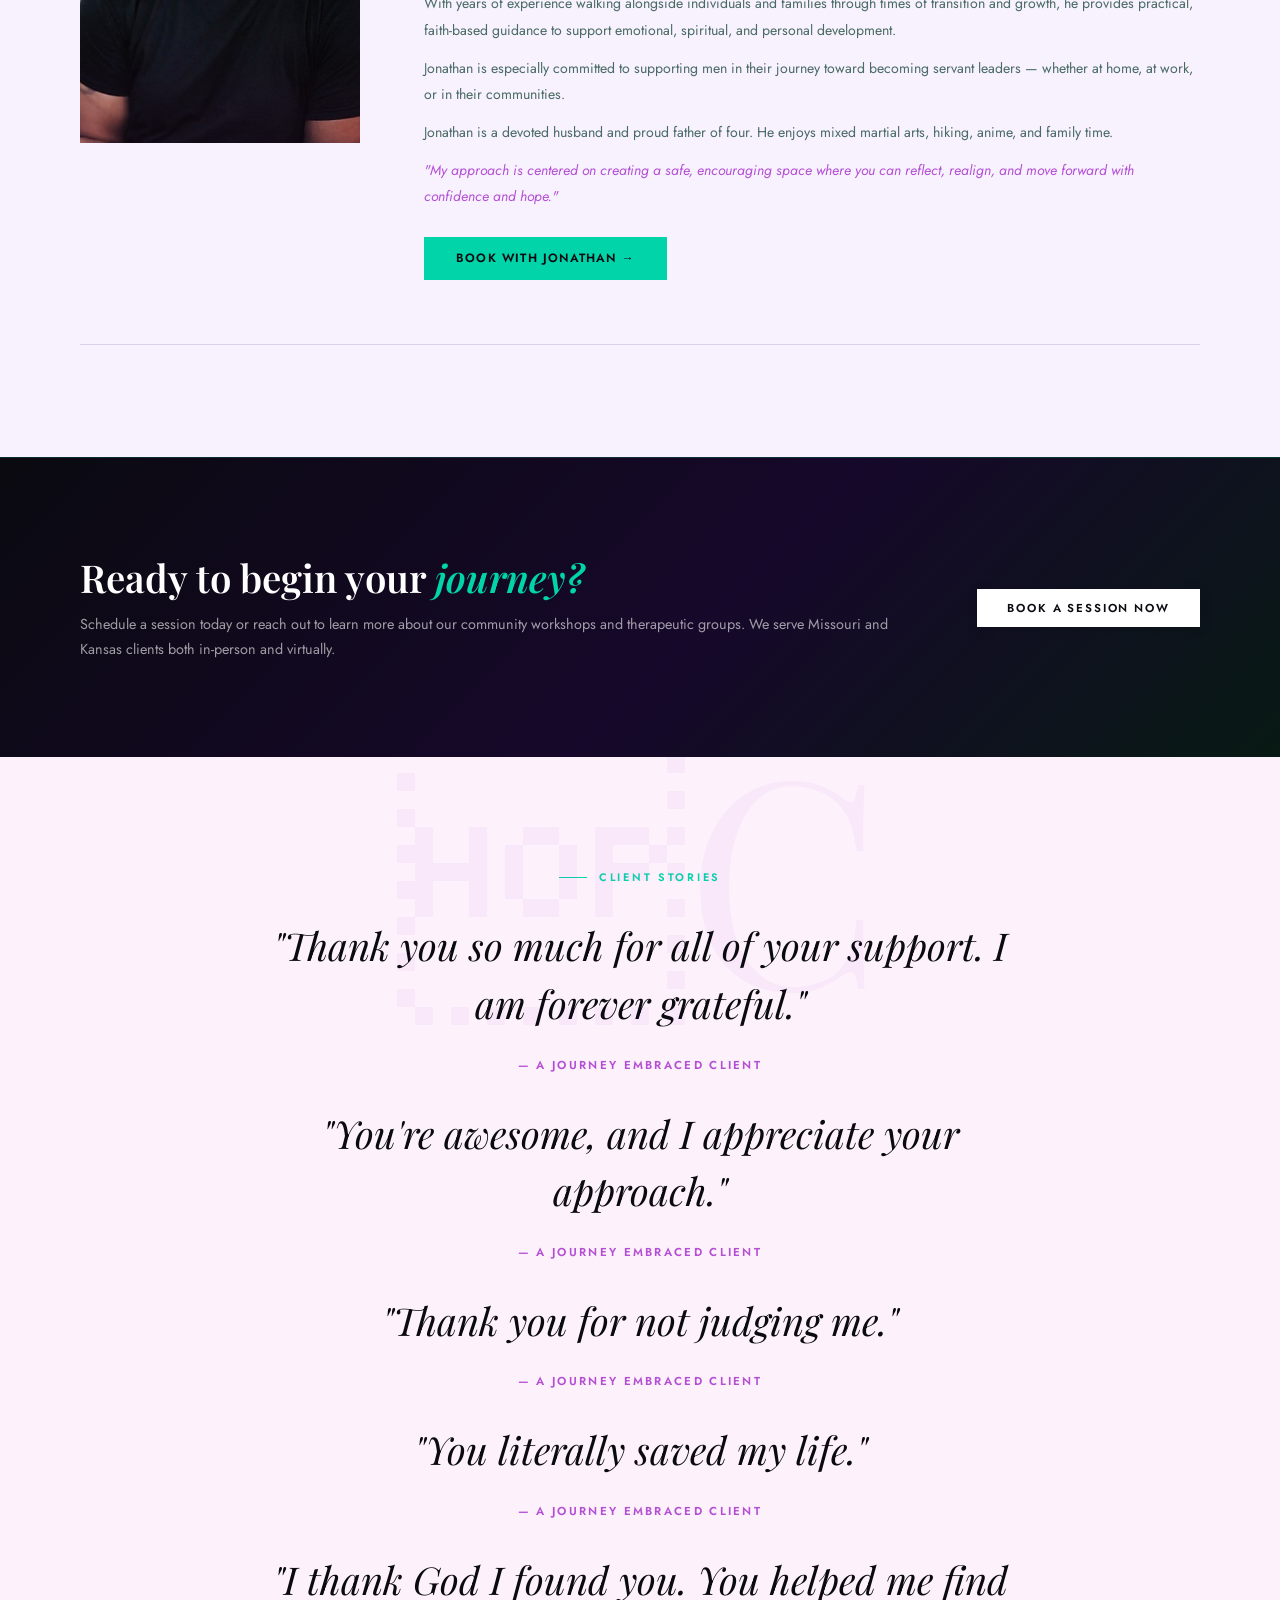
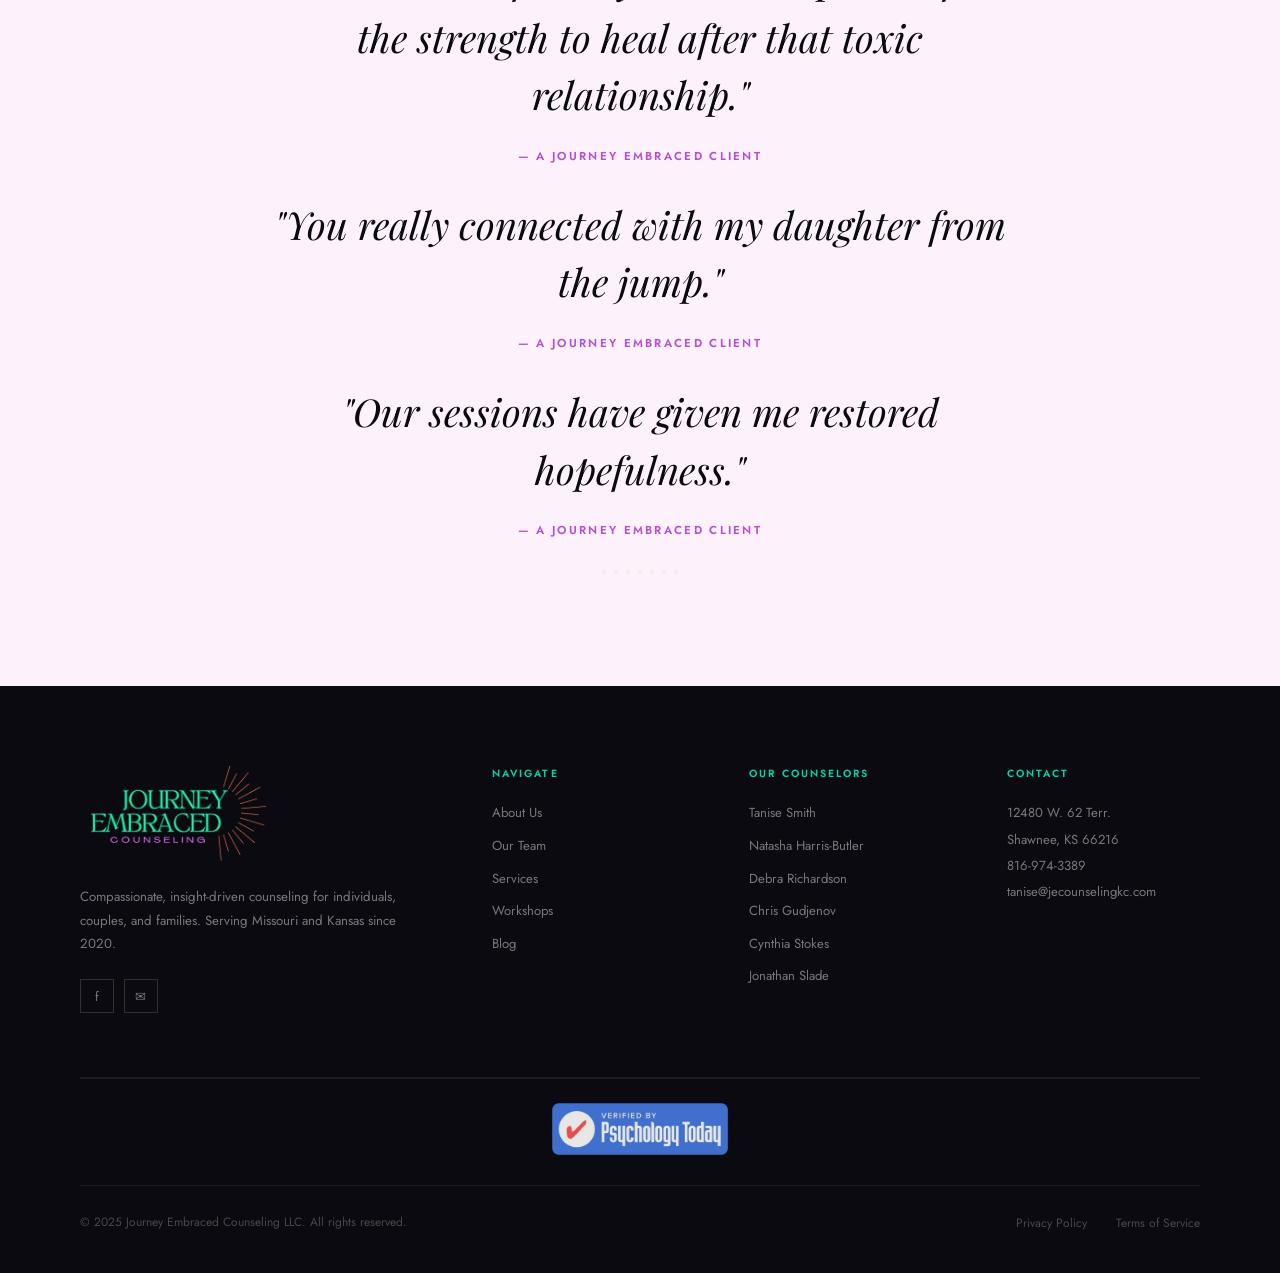
==== commit b19df9a5: "Implement testimonial carousel with client quotes Added a testimonial carousel with client quotes an" ====
--- a/index.html
+++ b/index.html
@@ -388,8 +388,26 @@
   <!-- ══ TESTIMONIAL ══ -->
   <section class="testimonial">
     <div class="section-label section-label--center">Client Stories</div>
-    <blockquote class="test-quote">"Thank you so much for all of your support. I am forever grateful."</blockquote>
-    <div class="test-author">— A Journey Embraced Client</div>
+
+    <div class="test-carousel-wrap" style="max-width:750px;margin:0 auto;min-height:120px;">
+      <div class="test-slide active"><blockquote class="test-quote">"Thank you so much for all of your support. I am forever grateful."</blockquote><div class="test-author">— A Journey Embraced Client</div></div>
+      <div class="test-slide"><blockquote class="test-quote">"You're awesome, and I appreciate your approach."</blockquote><div class="test-author">— A Journey Embraced Client</div></div>
+      <div class="test-slide"><blockquote class="test-quote">"Thank you for not judging me."</blockquote><div class="test-author">— A Journey Embraced Client</div></div>
+      <div class="test-slide"><blockquote class="test-quote">"You literally saved my life."</blockquote><div class="test-author">— A Journey Embraced Client</div></div>
+      <div class="test-slide"><blockquote class="test-quote">"I thank God I found you. You helped me find the strength to heal after that toxic relationship."</blockquote><div class="test-author">— A Journey Embraced Client</div></div>
+      <div class="test-slide"><blockquote class="test-quote">"You really connected with my daughter from the jump."</blockquote><div class="test-author">— A Journey Embraced Client</div></div>
+      <div class="test-slide"><blockquote class="test-quote">"Our sessions have given me restored hopefulness."</blockquote><div class="test-author">— A Journey Embraced Client</div></div>
+    </div>
+
+    <div class="test-dots" style="display:flex;justify-content:center;gap:8px;margin-top:2rem;">
+      <button class="test-dot active" data-index="0"></button>
+      <button class="test-dot" data-index="1"></button>
+      <button class="test-dot" data-index="2"></button>
+      <button class="test-dot" data-index="3"></button>
+      <button class="test-dot" data-index="4"></button>
+      <button class="test-dot" data-index="5"></button>
+      <button class="test-dot" data-index="6"></button>
+    </div>
   </section>
 
   <!-- ══ FOOTER ══ -->
@@ -556,5 +574,25 @@
   </div>
 
   <script src="js/main.js"></script>
+  <script>
+    (function () {
+      const slides = document.querySelectorAll('.test-slide');
+      const dots   = document.querySelectorAll('.test-dot');
+      let current  = 0;
+      let timer;
+      function goTo(n) {
+        slides[current].classList.remove('active');
+        dots[current].classList.remove('active');
+        current = (n + slides.length) % slides.length;
+        slides[current].classList.add('active');
+        dots[current].classList.add('active');
+      }
+      function startAuto() { timer = setInterval(() => goTo(current + 1), 5000); }
+      dots.forEach(dot => {
+        dot.addEventListener('click', () => { clearInterval(timer); goTo(parseInt(dot.dataset.index)); startAuto(); });
+      });
+      startAuto();
+    })();
+  </script>
 </body>
 </html>
--- a/css/styles.css
+++ b/css/styles.css
@@ -1,1310 +1,362 @@
-/* ============================================================
+/* =====================================================
    Journey Embraced Counseling — styles.css
-   ============================================================ */
-
-/* ── CSS Custom Properties ── */
+   Palette matched to logo:
+     Mint-teal  #00d4a8  (JOURNEY EMBRACED text)
+     Purple     #b44fd4  (COUNSELING text)
+     Coral      #e8623a  (starburst)
+     Near-black #0a0a10  (logo background / dark sections)
+   ===================================================== */
 :root {
-  --ink:        #1a1a2a;
-  --teal:       #00c49a;
-  --teal-light: #00ddb0;
-  --gold:       #a742c8;
-  --gold-pale:  #f5eafa;
-  --cream:      #ffffff;
-  --warm:       #f7f2fd;
-  --stone:      #e4e4ec;
-  --mist:       #6b7080;
-  --white:      #ffffff;
-
-  --nav-height: 100px;
-  --section-pad-h: 5rem;
-}
-
-/* ── Reset & Base ── */
-*,
-*::before,
-*::after {
-  margin: 0;
-  padding: 0;
-  box-sizing: border-box;
-}
-
-html {
-  scroll-behavior: smooth;
-}
-
-body {
-  font-family: 'Jost', sans-serif;
-  background: var(--cream);
-  color: var(--ink);
-  overflow-x: hidden;
-}
-
-/* ── Scroll Reveal ── */
-.reveal {
-  opacity: 0;
-  transform: translateY(24px);
-  transition: opacity 0.65s ease, transform 0.65s ease;
-}
-.reveal.visible {
-  opacity: 1;
-  transform: translateY(0);
-}
-
-/* ── Section Shared ── */
-.section-label {
-  font-size: 0.68rem;
-  font-weight: 600;
-  letter-spacing: 0.25em;
-  text-transform: uppercase;
-  color: var(--teal);
-  margin-bottom: 0.75rem;
-  display: flex;
-  align-items: center;
-  gap: 0.75rem;
-}
-.section-label::before {
-  content: '';
-  display: block;
-  width: 28px;
-  height: 1px;
-  background: var(--teal);
-}
-.section-label--center {
-  justify-content: center;
-}
-
-.section-title {
-  font-family: 'Playfair Display', serif;
-  font-size: clamp(2rem, 3.5vw, 3rem);
-  font-weight: 600;
-  line-height: 1.2;
-  color: var(--ink);
-}
-.section-title em {
-  font-style: italic;
-  color: var(--teal);
-}
+  --ink:          #0a0a10;
+  --mint:         #00d4a8;
+  --mint-light:   #00f0c0;
+  --mint-dim:     #009e80;
+  --purple:       #b44fd4;
+  --purple-light: #cc72ee;
+  --coral:        #e8623a;
+  --cream:        #f2fdfb;
+  --warm:         #f7f2fd;
+  --blush:        #fdf2fb;
+  --stone:        #c8e6e0;
+  --stone-purple: #ddd0ea;
+  --mist:         #4a6a64;
+  --white:        #ffffff;
+  --nav-height:   100px;
+  --pad:          5rem;
+}
+
+*,*::before,*::after{margin:0;padding:0;box-sizing:border-box}
+html{scroll-behavior:smooth}
+body{font-family:'Jost',sans-serif;background:var(--cream);color:var(--ink);overflow-x:hidden}
+
+/* Reveal */
+.reveal{opacity:0;transform:translateY(24px);transition:opacity .65s ease,transform .65s ease}
+.reveal.visible{opacity:1;transform:none}
+
+/* Labels */
+.section-label{font-size:.68rem;font-weight:600;letter-spacing:.25em;text-transform:uppercase;color:var(--mint);margin-bottom:.75rem;display:flex;align-items:center;gap:.75rem}
+.section-label::before{content:'';display:block;width:28px;height:1px;background:var(--mint)}
+.section-label--center{justify-content:center}
+
+.section-title{font-family:'Playfair Display',serif;font-size:clamp(2rem,3.5vw,3rem);font-weight:600;line-height:1.2;color:var(--ink)}
+.section-title em{font-style:italic;color:var(--purple)}
 
 /* ── Buttons ── */
-.btn-gold {
-  font-family: 'Jost', sans-serif;
-  font-size: 0.82rem;
-  font-weight: 600;
-  letter-spacing: 0.1em;
-  text-transform: uppercase;
-  color: var(--ink);
-  background: var(--gold);
-  border: none;
-  padding: 1rem 2.5rem;
-  cursor: pointer;
-  text-decoration: none;
-  transition: background 0.2s, transform 0.2s, box-shadow 0.2s;
-  display: inline-block;
-}
-.btn-gold:hover {
-  background: #e0be6a;
-  transform: translateY(-2px);
-  box-shadow: 0 8px 24px rgba(167, 66, 200, 0.3);
-}
-
-.btn-outline-white {
-  font-family: 'Jost', sans-serif;
-  font-size: 0.82rem;
-  font-weight: 500;
-  letter-spacing: 0.1em;
-  text-transform: uppercase;
-  color: var(--ink);
-  background: transparent;
-  border: 1.5px solid var(--ink);
-  padding: 1rem 2.5rem;
-  cursor: pointer;
-  text-decoration: none;
-  transition: border-color 0.2s, background 0.2s, color 0.2s;
-  display: inline-block;
-}
-.btn-outline-white:hover {
-  border-color: var(--gold);
-  color: var(--gold);
-  background: transparent;
-}
-
-.btn-teal {
-  font-family: 'Jost', sans-serif;
-  font-size: 0.75rem;
-  font-weight: 600;
-  letter-spacing: 0.1em;
-  text-transform: uppercase;
-  color: white;
-  background: var(--teal);
-  border: none;
-  padding: 0.8rem 2rem;
-  cursor: pointer;
-  text-decoration: none;
-  transition: background 0.2s, transform 0.2s;
-  display: inline-block;
-}
-.btn-teal:hover {
-  background: var(--teal-light);
-  transform: translateY(-1px);
-}
-
-.btn-white-solid {
-  font-family: 'Jost', sans-serif;
-  font-size: 0.8rem;
-  font-weight: 600;
-  letter-spacing: 0.1em;
-  text-transform: uppercase;
-  color: var(--teal);
-  background: white;
-  border: none;
-  padding: 1rem 2.5rem;
-  cursor: pointer;
-  text-decoration: none;
-  white-space: nowrap;
-  transition: background 0.2s, transform 0.2s;
-  display: inline-block;
-}
-.btn-white-solid:hover {
-  background: var(--cream);
-  transform: translateY(-1px);
-}
-
-/* ── Navigation ── */
-nav {
-  position: fixed;
-  top: 0;
-  left: 0;
-  right: 0;
-  z-index: 1000;
-  background: rgba(255, 255, 255, 0.97);
-  backdrop-filter: blur(16px);
-  display: flex;
-  align-items: center;
-  justify-content: space-between;
-  padding: 0 3rem;
-  height: var(--nav-height);
-  border-bottom: 1px solid #e4e4ec;
-  box-shadow: 0 1px 20px rgba(0, 0, 0, 0.06);
-}
-
-.nav-logo img {
-  height: 88px;
-  width: auto;
-  display: block;
-  background: #0a0a14;
-  border-radius: 8px;
-  padding: 4px 10px;
-}
-
-.nav-center {
-  display: flex;
-  align-items: center;
-}
-
-.nav-item {
-  position: relative;
-}
-
-.nav-link {
-  display: flex;
-  align-items: center;
-  gap: 0.4rem;
-  font-family: 'Jost', sans-serif;
-  font-size: 0.8rem;
-  font-weight: 500;
-  letter-spacing: 0.1em;
-  text-transform: uppercase;
-  color: #6b7080;
-  text-decoration: none;
-  padding: 0 1.4rem;
-  height: var(--nav-height);
-  transition: color 0.2s;
-  cursor: pointer;
-  border: none;
-  background: none;
-}
-.nav-link:hover,
-.nav-link.active {
-  color: var(--gold);
-}
-
-.nav-link svg {
-  width: 10px;
-  height: 10px;
-  fill: currentColor;
-  transition: transform 0.2s;
-}
-.nav-item.open .nav-link svg {
-  transform: rotate(180deg);
-}
-
-/* Mega Dropdown */
-.mega-drop {
-  position: absolute;
-  top: var(--nav-height);
-  left: 50%;
-  transform: translateX(-50%) translateY(-8px);
-  background: #ffffff;
-  border: 1px solid #e4e4ec;
-  border-top: 2px solid var(--gold);
-  padding: 1.5rem;
-  display: grid;
-  grid-template-columns: repeat(3, 1fr);
-  gap: 0.75rem;
-  width: 640px;
-  opacity: 0;
-  pointer-events: none;
-  transition: opacity 0.22s ease, transform 0.22s ease;
-  box-shadow: 0 20px 60px rgba(0, 0, 0, 0.4);
-}
-.nav-item.open .mega-drop {
-  opacity: 1;
-  pointer-events: all;
-  transform: translateX(-50%) translateY(0);
-}
-
-.drop-card {
-  display: flex;
-  align-items: center;
-  gap: 0.75rem;
-  padding: 0.65rem 0.85rem;
-  text-decoration: none;
-  border-radius: 4px;
-  transition: background 0.15s;
-  cursor: pointer;
-  border: none;
-  background: none;
-  width: 100%;
-  text-align: left;
-}
-.drop-card:hover {
-  background: var(--gold-pale);
-}
-
-.drop-thumb {
-  width: 44px;
-  height: 44px;
-  border-radius: 50%;
-  object-fit: cover;
-  object-position: top;
-  border: 2px solid rgba(167, 66, 200, 0.25);
-  flex-shrink: 0;
-}
-
-.drop-info {
-  flex: 1;
-  min-width: 0;
-}
-
-.drop-name {
-  font-family: 'Jost', sans-serif;
-  font-size: 0.78rem;
-  font-weight: 500;
-  color: var(--ink);
-  line-height: 1.2;
-  white-space: nowrap;
-  overflow: hidden;
-  text-overflow: ellipsis;
-}
-
-.drop-role {
-  font-size: 0.67rem;
-  color: rgba(0, 196, 154, 0.85);
-  font-weight: 400;
-  letter-spacing: 0.03em;
-  white-space: nowrap;
-  overflow: hidden;
-  text-overflow: ellipsis;
-}
-
-/* Nav Right */
-.nav-right {
-  display: flex;
-  align-items: center;
-  gap: 0.75rem;
-}
-
-.btn-nav-ghost {
-  font-family: 'Jost', sans-serif;
-  font-size: 0.75rem;
-  font-weight: 500;
-  letter-spacing: 0.08em;
-  text-transform: uppercase;
-  color: #6b7080;
-  background: none;
-  border: 1px solid #e4e4ec;
-  padding: 0.5rem 1.2rem;
-  cursor: pointer;
-  text-decoration: none;
-  transition: border-color 0.2s, color 0.2s;
-}
-.btn-nav-ghost:hover {
-  border-color: var(--gold);
-  color: var(--gold);
-}
-
-.btn-nav-cta {
-  font-family: 'Jost', sans-serif;
-  font-size: 0.75rem;
-  font-weight: 600;
-  letter-spacing: 0.08em;
-  text-transform: uppercase;
-  color: var(--ink);
-  background: var(--gold);
-  border: none;
-  padding: 0.5rem 1.4rem;
-  cursor: pointer;
-  text-decoration: none;
-  transition: background 0.2s, transform 0.2s;
-}
-.btn-nav-cta:hover {
-  background: #e0be6a;
-  transform: translateY(-1px);
-}
-
-/* Mobile Toggle */
-.mob-toggle {
-  display: none;
-  background: none;
-  border: none;
-  cursor: pointer;
-  flex-direction: column;
-  gap: 5px;
-  padding: 4px;
-}
-.mob-toggle span {
-  display: block;
-  width: 22px;
-  height: 1.5px;
-  background: #1a1a2a;
-  transition: transform 0.3s ease, opacity 0.3s ease;
-  transform-origin: center;
-}
-.mob-toggle.open span:nth-child(1) { transform: translateY(6.5px) rotate(45deg); }
-.mob-toggle.open span:nth-child(2) { opacity: 0; transform: scaleX(0); }
-.mob-toggle.open span:nth-child(3) { transform: translateY(-6.5px) rotate(-45deg); }
-
-/* ── Mobile Menu ── */
-.mob-menu {
-  position: fixed;
-  inset: 0;
-  z-index: 999;
-  background: #ffffff;
-  display: flex;
-  flex-direction: column;
-  align-items: center;
-  justify-content: center;
-  gap: 1.5rem;
-  transform: translateX(100%);
-  transition: transform 0.35s ease;
-}
-.mob-menu.open {
-  transform: translateX(0);
-}
-.mob-menu a {
-  font-family: 'Playfair Display', serif;
-  font-size: 2rem;
-  font-weight: 400;
-  font-style: italic;
-  color: rgba(255, 255, 255, 0.8);
-  text-decoration: none;
-  transition: color 0.2s;
-}
-.mob-menu a:hover {
-  color: var(--gold);
-}
-.mob-book-link {
-  color: var(--gold) !important;
-}
-.mob-close {
-  position: absolute;
-  top: 1.5rem;
-  right: 2rem;
-  background: none;
-  border: none;
-  cursor: pointer;
-  font-size: 1.3rem;
-  color: rgba(255, 255, 255, 0.5);
-  transition: color 0.2s;
-}
-.mob-close:hover {
-  color: white;
-}
+.btn-gold{
+  font-family:'Jost',sans-serif;font-size:.82rem;font-weight:600;letter-spacing:.1em;
+  text-transform:uppercase;color:var(--ink);background:var(--mint);
+  border:none;padding:1rem 2.5rem;cursor:pointer;text-decoration:none;
+  display:inline-block;transition:background .2s,transform .2s,box-shadow .2s;
+}
+.btn-gold:hover{background:var(--mint-light);transform:translateY(-2px);box-shadow:0 8px 24px rgba(0,212,168,.4)}
+
+.btn-outline-white{
+  font-family:'Jost',sans-serif;font-size:.82rem;font-weight:500;letter-spacing:.1em;
+  text-transform:uppercase;color:#fff;background:transparent;
+  border:1px solid rgba(255,255,255,.4);padding:1rem 2.5rem;cursor:pointer;
+  text-decoration:none;display:inline-block;transition:border-color .2s,background .2s;
+}
+.btn-outline-white:hover{border-color:#fff;background:rgba(255,255,255,.08)}
+
+.btn-teal{
+  font-family:'Jost',sans-serif;font-size:.75rem;font-weight:600;letter-spacing:.1em;
+  text-transform:uppercase;color:var(--ink);background:var(--mint);
+  border:none;padding:.8rem 2rem;cursor:pointer;text-decoration:none;
+  display:inline-block;transition:background .2s,transform .2s;
+}
+.btn-teal:hover{background:var(--mint-light);transform:translateY(-1px)}
+
+.btn-white-solid{
+  font-family:'Jost',sans-serif;font-size:.72rem;font-weight:600;letter-spacing:.16em;
+  text-transform:uppercase;color:var(--ink);background:#fff;
+  border:none;padding:.7rem 1.9rem;cursor:pointer;text-decoration:none;
+  white-space:nowrap;display:inline-block;transition:background .2s,transform .2s,box-shadow .2s;
+  box-shadow:0 2px 10px rgba(0,0,0,.15);
+}
+.btn-white-solid:hover{background:var(--cream);transform:translateY(-1px);box-shadow:0 4px 16px rgba(0,0,0,.2)}
+
+/* ── Nav ── */
+nav{
+  position:fixed;top:0;left:0;right:0;z-index:1000;
+  background:rgba(10,10,16,.97);backdrop-filter:blur(16px);
+  display:flex;align-items:center;justify-content:space-between;
+  padding:0 3rem;height:var(--nav-height);
+  border-bottom:1px solid rgba(0,212,168,.2);
+}
+.nav-logo img{height:88px;width:auto;display:block}
+.nav-center{display:flex;align-items:center}
+.nav-item{position:relative}
+.nav-link{
+  display:flex;align-items:center;gap:.4rem;
+  font-family:'Jost',sans-serif;font-size:.8rem;font-weight:500;
+  letter-spacing:.1em;text-transform:uppercase;
+  color:rgba(255,255,255,.75);text-decoration:none;
+  padding:0 1.4rem;height:var(--nav-height);
+  transition:color .2s;cursor:pointer;border:none;background:none;
+}
+.nav-link:hover,.nav-link.active{color:var(--mint)}
+.nav-link svg{width:10px;height:10px;fill:currentColor;transition:transform .2s}
+.nav-item.open .nav-link svg{transform:rotate(180deg)}
+
+.mega-drop{
+  position:absolute;top:var(--nav-height);left:50%;
+  transform:translateX(-50%) translateY(-8px);
+  background:var(--ink);border:1px solid rgba(0,212,168,.18);
+  border-top:2px solid var(--mint);
+  padding:1.5rem;display:grid;grid-template-columns:repeat(3,1fr);
+  gap:.75rem;width:640px;opacity:0;pointer-events:none;
+  transition:opacity .22s ease,transform .22s ease;
+  box-shadow:0 20px 60px rgba(0,0,0,.6);
+}
+.nav-item.open .mega-drop{opacity:1;pointer-events:all;transform:translateX(-50%) translateY(0)}
+
+.drop-card{display:flex;align-items:center;gap:.75rem;padding:.65rem .85rem;text-decoration:none;border-radius:4px;transition:background .15s;cursor:pointer;border:none;background:none;width:100%;text-align:left}
+.drop-card:hover{background:rgba(0,212,168,.08)}
+.drop-thumb{width:44px;height:44px;border-radius:50%;object-fit:cover;object-position:top;border:2px solid rgba(0,212,168,.45);flex-shrink:0}
+.drop-name{font-size:.78rem;font-weight:500;color:#fff;line-height:1.2;white-space:nowrap;overflow:hidden;text-overflow:ellipsis}
+.drop-role{font-size:.67rem;color:rgba(0,212,168,.85);letter-spacing:.03em;white-space:nowrap;overflow:hidden;text-overflow:ellipsis}
+
+.nav-right{display:flex;align-items:center;gap:.75rem}
+.btn-nav-ghost{
+  font-family:'Jost',sans-serif;font-size:.75rem;font-weight:500;letter-spacing:.08em;
+  text-transform:uppercase;color:rgba(255,255,255,.75);background:none;
+  border:1px solid rgba(255,255,255,.25);padding:.5rem 1.2rem;
+  cursor:pointer;text-decoration:none;transition:border-color .2s,color .2s;
+}
+.btn-nav-ghost:hover{border-color:var(--mint);color:var(--mint)}
+.btn-nav-cta{
+  font-family:'Jost',sans-serif;font-size:.75rem;font-weight:600;letter-spacing:.08em;
+  text-transform:uppercase;color:var(--ink);background:var(--mint);
+  border:none;padding:.5rem 1.4rem;cursor:pointer;text-decoration:none;
+  transition:background .2s,transform .2s;
+}
+.btn-nav-cta:hover{background:var(--mint-light);transform:translateY(-1px)}
+
+.mob-toggle{display:none;background:none;border:none;cursor:pointer;flex-direction:column;gap:5px;padding:4px}
+.mob-toggle span{display:block;width:22px;height:1.5px;background:rgba(255,255,255,.7);transition:transform .3s,opacity .3s;transform-origin:center}
+.mob-toggle.open span:nth-child(1){transform:translateY(6.5px) rotate(45deg)}
+.mob-toggle.open span:nth-child(2){opacity:0;transform:scaleX(0)}
+.mob-toggle.open span:nth-child(3){transform:translateY(-6.5px) rotate(-45deg)}
+
+/* Mobile menu */
+.mob-menu{position:fixed;inset:0;z-index:999;background:var(--ink);display:flex;flex-direction:column;align-items:center;justify-content:center;gap:1.5rem;transform:translateX(100%);transition:transform .35s ease}
+.mob-menu.open{transform:translateX(0)}
+.mob-menu a{font-family:'Playfair Display',serif;font-size:2rem;font-weight:400;font-style:italic;color:rgba(255,255,255,.8);text-decoration:none;transition:color .2s}
+.mob-menu a:hover{color:var(--mint)}
+.mob-book-link{color:var(--mint) !important}
+.mob-close{position:absolute;top:1.5rem;right:2rem;background:none;border:none;cursor:pointer;font-size:1.3rem;color:rgba(255,255,255,.5);transition:color .2s}
+.mob-close:hover{color:#fff}
 
 /* ── Hero ── */
-.hero {
-  min-height: 100vh;
-  background: linear-gradient(155deg, #fdf8ff 0%, #f0fdfb 50%, #fdf4ff 100%);
-  display: flex;
-  flex-direction: column;
-  align-items: center;
-  justify-content: center;
-  padding-top: var(--nav-height);
-  position: relative;
-  overflow: hidden;
-  text-align: center;
-}
-
-.hero-bg {
-  position: absolute;
-  inset: 0;
+.hero{
+  min-height:100vh;background:var(--ink);
+  display:flex;flex-direction:column;align-items:center;justify-content:center;
+  padding-top:var(--nav-height);position:relative;overflow:hidden;text-align:center;
+}
+.hero-bg{
+  position:absolute;inset:0;
   background:
-    radial-gradient(ellipse 80% 60% at 50% 0%, rgba(167, 66, 200, 0.09) 0%, transparent 60%),
-    radial-gradient(ellipse 40% 40% at 80% 80%, rgba(0, 196, 154, 0.07) 0%, transparent 50%);
-}
-
-.hero-grid-bg {
-  position: absolute;
-  inset: 0;
-  background-image: radial-gradient(circle, rgba(167, 66, 200, 0.07) 1px, transparent 1px);
-  background-size: 36px 36px;
-}
-
-.hero-content {
-  position: relative;
-  z-index: 2;
-  max-width: 820px;
-  padding: 2rem;
-}
-
-.hero-tag {
-  display: inline-flex;
-  align-items: center;
-  gap: 0.6rem;
-  font-size: 0.7rem;
-  font-weight: 500;
-  letter-spacing: 0.2em;
-  text-transform: uppercase;
-  color: var(--gold);
-  margin-bottom: 2rem;
-  border: 1px solid rgba(167, 66, 200, 0.3);
-  padding: 0.4rem 1rem;
-}
-
-.hero h1 {
-  font-family: 'Playfair Display', serif;
-  font-size: clamp(3.5rem, 7vw, 6.5rem);
-  font-weight: 700;
-  line-height: 1;
-  color: var(--ink);
-  margin-bottom: 1.5rem;
-}
-.hero h1 em {
-  font-style: italic;
-  color: var(--gold);
-}
-
-.hero-sub {
-  font-size: 1rem;
-  line-height: 1.8;
-  color: var(--mist);
-  max-width: 580px;
-  margin: 0 auto 3rem;
-}
-
-.hero-btns {
-  display: flex;
-  gap: 1rem;
-  justify-content: center;
-  flex-wrap: wrap;
-}
-
-.hero-scroll {
-  position: absolute;
-  bottom: 2.5rem;
-  left: 50%;
-  transform: translateX(-50%);
-  display: flex;
-  flex-direction: column;
-  align-items: center;
-  gap: 0.5rem;
-  color: var(--mist);
-  font-size: 0.68rem;
-  letter-spacing: 0.15em;
-  text-transform: uppercase;
-  animation: bounce 2s infinite;
-}
-.hero-scroll-line {
-  width: 1px;
-  height: 40px;
-  background: linear-gradient(to bottom, rgba(167, 66, 200, 0.6), transparent);
-}
-
-@keyframes bounce {
-  0%, 100% { transform: translateX(-50%) translateY(0); }
-  50%       { transform: translateX(-50%) translateY(6px); }
-}
-
-/* ── Ticker ── */
-.ticker {
-  background: var(--teal);
-  padding: 0.8rem 0;
-  overflow: hidden;
-  white-space: nowrap;
-}
-.ticker-track {
-  display: inline-flex;
-  animation: tick 35s linear infinite;
-}
-.tick-item {
-  font-size: 0.7rem;
-  font-weight: 500;
-  letter-spacing: 0.18em;
-  text-transform: uppercase;
-  color: rgba(255, 255, 255, 0.85);
-  padding: 0 2.5rem;
-  display: inline-flex;
-  align-items: center;
-  gap: 2.5rem;
-}
-.tick-sep {
-  width: 3px;
-  height: 3px;
-  background: var(--gold);
-  border-radius: 50%;
-}
-
-@keyframes tick {
-  from { transform: translateX(0); }
-  to   { transform: translateX(-50%); }
-}
-
-/* ── Welcome / About ── */
-.welcome {
-  padding: 7rem var(--section-pad-h);
-  display: grid;
-  grid-template-columns: 1fr 1.6fr;
-  gap: 7rem;
-  align-items: center;
-  background: var(--cream);
-}
-
-.welcome-left { position: relative; }
-
-.welcome-stat-block {
-  margin-top: 3rem;
-  display: grid;
-  grid-template-columns: 1fr 1fr;
-  gap: 1.5rem;
-}
-
-.stat-item {
-  padding: 1.5rem;
-  border: 1px solid var(--stone);
-}
-.stat-num {
-  font-family: 'Playfair Display', serif;
-  font-size: 2.2rem;
-  font-weight: 700;
-  color: var(--teal);
-  line-height: 1;
-  margin-bottom: 0.3rem;
-}
-.stat-label {
-  font-size: 0.75rem;
-  font-weight: 500;
-  color: var(--mist);
-  letter-spacing: 0.05em;
-}
-
-.welcome-right p {
-  font-size: 0.95rem;
-  line-height: 1.9;
-  color: var(--mist);
-  margin-bottom: 1rem;
-}
-.welcome-right p strong {
-  color: var(--ink);
-  font-weight: 600;
-}
-.welcome-right .cta-wrap {
-  margin-top: 2rem;
-}
-
-/* ── Awards ── */
-.awards-band {
-  background: var(--gold-pale);
-  padding: 2.5rem var(--section-pad-h);
-  display: flex;
-  align-items: center;
-  gap: 4rem;
-  flex-wrap: wrap;
-  border-top: 2px solid var(--gold);
-  border-bottom: 2px solid var(--gold);
-}
-.award-label {
-  font-size: 0.65rem;
-  font-weight: 600;
-  letter-spacing: 0.2em;
-  text-transform: uppercase;
-  color: var(--mist);
-  white-space: nowrap;
-}
-.award-pill {
-  display: flex;
-  align-items: center;
-  gap: 0.75rem;
-}
-.award-icon { font-size: 1.5rem; }
-.award-text {
-  font-family: 'Playfair Display', serif;
-  font-size: 0.95rem;
-  font-weight: 600;
-  color: var(--ink);
-}
-.award-year {
-  font-size: 0.72rem;
-  color: var(--mist);
-}
-
-/* ── Services ── */
-.services {
-  padding: 7rem var(--section-pad-h);
-  background: var(--warm);
-}
-.services .section-label          { color: var(--gold); }
-.services .section-label::before  { background: var(--gold); }
-.services-title                   { color: var(--teal); }
-.services-title em                 { color: var(--gold); }
-
-.services-grid {
-  margin-top: 3.5rem;
-  display: grid;
-  grid-template-columns: repeat(3, 1fr);
-  border: 1px solid rgba(255, 255, 255, 0.08);
-}
-
-.svc-card {
-  padding: 2.5rem 2rem;
-  border-right: 1px solid rgba(255, 255, 255, 0.08);
-  border-bottom: 1px solid rgba(255, 255, 255, 0.08);
-  transition: background 0.25s;
-  cursor: default;
-}
-.svc-card:hover { background: rgba(167, 66, 200, 0.05); }
-
-.svc-num {
-  font-family: 'Playfair Display', serif;
-  font-size: 2rem;
-  font-weight: 700;
-  color: rgba(167, 66, 200, 0.18);
-  line-height: 1;
-  margin-bottom: 1rem;
-  transition: color 0.25s;
-}
-.svc-card:hover .svc-num { color: rgba(167, 66, 200, 0.45); }
-
-.svc-title {
-  font-family: 'Playfair Display', serif;
-  font-size: 1.15rem;
-  font-weight: 600;
-  color: var(--ink);
-  margin-bottom: 0.6rem;
-}
-.svc-desc {
-  font-size: 0.82rem;
-  line-height: 1.7;
-  color: var(--mist);
-}
-
-/* ── Counselors ── */
-.counselors {
-  padding: 7rem var(--section-pad-h);
-  background: var(--warm);
-}
-
-.counselors-intro {
-  display: grid;
-  grid-template-columns: 1fr 1fr;
-  gap: 5rem;
-  align-items: end;
-  margin-bottom: 5rem;
-}
-.counselors-intro-text {
-  font-size: 0.9rem;
-  line-height: 1.8;
-  color: var(--mist);
-  margin-bottom: 1.5rem;
-}
-
-.counselor-section {
-  padding: 4rem 0;
-  border-top: 1px solid var(--stone);
-  display: grid;
-  grid-template-columns: 280px 1fr;
-  gap: 4rem;
-  align-items: start;
-}
-.counselor-section:last-child {
-  border-bottom: 1px solid var(--stone);
-}
-
-.counselor-photo-col { position: relative; }
-
-.counselor-photo-wrap {
-  overflow: hidden;
-  position: relative;
-  border-radius: 8px;
-}
-.counselor-photo-wrap::after {
-  content: '';
-  position: absolute;
-  inset: 0;
-  background: linear-gradient(to bottom, transparent 60%, rgba(167, 66, 200, 0.05));
-  pointer-events: none;
-}
-
-.counselor-photo {
-  width: 100%;
-  aspect-ratio: 4 / 5;
-  object-fit: cover;
-  object-position: top;
-  display: block;
-  transition: transform 0.4s ease;
-}
-.counselor-section:hover .counselor-photo {
-  transform: scale(1.02);
-}
-
-.counselor-badge {
-  display: inline-block;
-  background: var(--gold);
-  padding: 0.28rem 0.75rem;
-  font-size: 0.62rem;
-  font-weight: 600;
-  letter-spacing: 0.12em;
-  text-transform: uppercase;
-  color: white;
-  border-radius: 3px;
-  margin-bottom: 0.6rem;
-}
-
-.counselor-info { padding-top: 0.5rem; }
-
-.counselor-name {
-  font-family: 'Playfair Display', serif;
-  font-size: 1.9rem;
-  font-weight: 700;
-  color: var(--ink);
-  line-height: 1.1;
-  margin-bottom: 0.3rem;
-}
-.counselor-cred {
-  font-size: 0.75rem;
-  font-weight: 600;
-  letter-spacing: 0.12em;
-  text-transform: uppercase;
-  color: var(--teal);
-  margin-bottom: 1.25rem;
-}
-
-.counselor-specialties {
-  display: flex;
-  flex-wrap: wrap;
-  gap: 0.5rem;
-  margin-bottom: 1.5rem;
-}
-.spec-tag {
-  font-size: 0.67rem;
-  font-weight: 500;
-  background: var(--gold-pale);
-  color: var(--gold);
-  border: 1px solid rgba(167, 66, 200, 0.18);
-  padding: 0.28rem 0.75rem;
-  border-radius: 20px;
-}
-
-.counselor-bio {
-  font-size: 0.88rem;
-  line-height: 1.85;
-  color: var(--mist);
-  margin-bottom: 1.75rem;
-}
-.counselor-bio p       { margin-bottom: 0.75rem; }
-.counselor-bio p:last-child { margin-bottom: 0; }
-.counselor-bio em      { font-style: italic; color: var(--gold); }
-
-/* ── Booking Banner ── */
-.booking-banner {
-  background: var(--teal);
-  padding: 6rem var(--section-pad-h);
-  display: grid;
-  grid-template-columns: 1fr auto;
-  gap: 4rem;
-  align-items: center;
-}
-.booking-banner h2 {
-  font-family: 'Playfair Display', serif;
-  font-size: clamp(1.8rem, 3vw, 3rem);
-  font-weight: 600;
-  line-height: 1.2;
-  color: white;
-}
-.booking-banner h2 em { font-style: italic; }
-.booking-banner p {
-  font-size: 0.9rem;
-  line-height: 1.7;
-  color: rgba(255, 255, 255, 0.7);
-  margin-top: 0.75rem;
-}
-
-/* ── Testimonial ── */
-.testimonial {
-  padding: 7rem var(--section-pad-h);
-  background: var(--cream);
-  text-align: center;
-}
-.test-quote {
-  font-family: 'Playfair Display', serif;
-  font-size: clamp(1.6rem, 3vw, 2.5rem);
-  font-style: italic;
-  font-weight: 400;
-  line-height: 1.5;
-  color: var(--ink);
-  max-width: 750px;
-  margin: 2rem auto 1.5rem;
-}
-.test-author {
-  font-size: 0.72rem;
-  font-weight: 600;
-  letter-spacing: 0.2em;
-  text-transform: uppercase;
-  color: var(--teal);
-}
-
-/* ── Footer ── */
-footer {
-  background: var(--ink);
-  padding: 5rem var(--section-pad-h) 2.5rem;
-}
-
-.footer-top {
-  display: grid;
-  grid-template-columns: 1.8fr 1fr 1fr 1fr;
-  gap: 4rem;
-  padding-bottom: 4rem;
-  border-bottom: 1px solid rgba(255, 255, 255, 0.08);
-  margin-bottom: 0;
-}
-
-.footer-logo {
-  height: 100px;
-  margin-bottom: 1.2rem;
-  display: block;
-  background: #0a0a14;
-  border-radius: 8px;
-  padding: 4px 10px;
-}
-.footer-about {
-  font-size: 0.83rem;
-  line-height: 1.75;
-  color: rgba(255, 255, 255, 0.45);
-  margin-bottom: 1.5rem;
-}
-.footer-social {
-  display: flex;
-  gap: 0.6rem;
-}
-.footer-social a {
-  width: 34px;
-  height: 34px;
-  border: 1px solid rgba(255, 255, 255, 0.15);
-  display: flex;
-  align-items: center;
-  justify-content: center;
-  color: rgba(255, 255, 255, 0.45);
-  text-decoration: none;
-  font-size: 0.8rem;
-  transition: background 0.2s, border-color 0.2s, color 0.2s;
-}
-.footer-social a:hover {
-  background: var(--gold);
-  border-color: var(--gold);
-  color: var(--ink);
-}
-
-.footer-col h5 {
-  font-size: 0.65rem;
-  font-weight: 600;
-  letter-spacing: 0.2em;
-  text-transform: uppercase;
-  color: var(--gold);
-  margin-bottom: 1.2rem;
-}
-.footer-col ul { list-style: none; }
-.footer-col ul li { margin-bottom: 0.6rem; }
-.footer-col ul li a {
-  font-size: 0.82rem;
-  color: rgba(255, 255, 255, 0.45);
-  text-decoration: none;
-  transition: color 0.2s;
-}
-.footer-col ul li a:hover { color: white; }
-
-.footer-contact-info p {
-  font-size: 0.82rem;
-  line-height: 2;
-  color: rgba(255, 255, 255, 0.45);
-}
-.footer-contact-info a {
-  color: rgba(255, 255, 255, 0.45);
-  text-decoration: none;
-  transition: color 0.2s;
-}
-.footer-contact-info a:hover { color: white; }
-
-.footer-pt-badge {
-  padding: 1.5rem 0;
-  border-top: 1px solid rgba(255, 255, 255, 0.08);
-  display: flex;
-  align-items: center;
-  justify-content: center;
-}
-.footer-pt-badge a {
-  display: inline-block;
-  opacity: 0.9;
-  transition: opacity 0.2s;
-}
-.footer-pt-badge a:hover { opacity: 1; }
-
-.footer-bottom {
-  display: flex;
-  justify-content: space-between;
-  align-items: center;
-  flex-wrap: wrap;
-  gap: 1rem;
-  border-top: 1px solid rgba(255, 255, 255, 0.08);
-  padding-top: 1.5rem;
-}
-.footer-bottom p {
-  font-size: 0.75rem;
-  color: rgba(255, 255, 255, 0.25);
-}
-.footer-bottom a {
-  font-size: 0.75rem;
-  color: rgba(255, 255, 255, 0.25);
-  text-decoration: none;
-  margin-left: 1.5rem;
-  transition: color 0.2s;
-}
-.footer-bottom a:hover { color: rgba(255, 255, 255, 0.6); }
-
-/* ── Modals ── */
-.modal-overlay {
-  position: fixed;
-  inset: 0;
-  z-index: 2000;
-  background: rgba(10, 8, 20, 0.75);
-  backdrop-filter: blur(10px);
-  display: flex;
-  align-items: center;
-  justify-content: center;
-  opacity: 0;
-  pointer-events: none;
-  transition: opacity 0.3s;
-}
-.modal-overlay.open {
-  opacity: 1;
-  pointer-events: all;
-}
-
-.modal {
-  background: var(--cream);
-  width: 100%;
-  max-width: 460px;
-  padding: 2.5rem;
-  position: relative;
-  transform: translateY(16px);
-  transition: transform 0.3s;
-  border-top: 3px solid var(--teal);
-  max-height: 90vh;
-  overflow-y: auto;
-}
-.modal-overlay.open .modal {
-  transform: translateY(0);
-}
-
-.modal-x {
-  position: absolute;
-  top: 1.25rem;
-  right: 1.25rem;
-  background: none;
-  border: none;
-  cursor: pointer;
-  font-size: 1rem;
-  color: var(--mist);
-  line-height: 1;
-  width: 28px;
-  height: 28px;
-  display: flex;
-  align-items: center;
-  justify-content: center;
-  transition: color 0.2s;
-}
-.modal-x:hover { color: var(--ink); }
-
-.modal-h {
-  font-family: 'Playfair Display', serif;
-  font-size: 1.8rem;
-  font-weight: 600;
-  margin-bottom: 0.2rem;
-}
-.modal-sub {
-  font-size: 0.82rem;
-  color: var(--mist);
-  margin-bottom: 1.75rem;
-}
-
-.fg { margin-bottom: 1.1rem; }
-.fg label {
-  display: block;
-  font-size: 0.68rem;
-  font-weight: 600;
-  letter-spacing: 0.1em;
-  text-transform: uppercase;
-  color: var(--ink);
-  margin-bottom: 0.35rem;
-}
-.fg input,
-.fg select,
-.fg textarea {
-  width: 100%;
-  font-family: 'Jost', sans-serif;
-  font-size: 0.88rem;
-  padding: 0.7rem 0.9rem;
-  border: 1px solid var(--stone);
-  background: white;
-  color: var(--ink);
-  outline: none;
-  transition: border-color 0.2s;
-  appearance: none;
-}
-.fg input:focus,
-.fg select:focus,
-.fg textarea:focus { border-color: var(--teal); }
-.fg textarea { min-height: 80px; resize: vertical; }
-.fg-row {
-  display: grid;
-  grid-template-columns: 1fr 1fr;
-  gap: 0.75rem;
-}
-
-.btn-modal {
-  width: 100%;
-  font-family: 'Jost', sans-serif;
-  font-size: 0.82rem;
-  font-weight: 600;
-  letter-spacing: 0.1em;
-  text-transform: uppercase;
-  color: white;
-  background: var(--teal);
-  border: none;
-  padding: 0.9rem;
-  cursor: pointer;
-  margin-top: 0.5rem;
-  transition: background 0.2s;
-}
-.btn-modal:hover { background: var(--teal-light); }
-
-.modal-foot {
-  font-size: 0.78rem;
-  color: var(--mist);
-  text-align: center;
-  margin-top: 1rem;
-}
-.modal-foot a {
-  color: var(--teal);
-  text-decoration: none;
-  font-weight: 500;
-}
-
-/* ── Chat Widget ── */
-.chat-btn {
-  position: fixed;
-  bottom: 2rem;
-  right: 2rem;
-  z-index: 500;
-  width: 54px;
-  height: 54px;
-  border-radius: 50%;
-  background: var(--teal);
-  border: none;
-  cursor: pointer;
-  display: flex;
-  align-items: center;
-  justify-content: center;
-  box-shadow: 0 4px 20px rgba(167, 66, 200, 0.45);
-  transition: transform 0.2s, box-shadow 0.2s;
-}
-.chat-btn:hover {
-  transform: scale(1.08);
-  box-shadow: 0 6px 28px rgba(167, 66, 200, 0.6);
-}
-.chat-btn svg {
-  width: 22px;
-  height: 22px;
-  fill: white;
-}
-
-.chat-win {
-  position: fixed;
-  bottom: 5.5rem;
-  right: 2rem;
-  z-index: 500;
-  width: 320px;
-  background: white;
-  border-top: 3px solid var(--teal);
-  box-shadow: 0 12px 50px rgba(0, 0, 0, 0.18);
-  display: flex;
-  flex-direction: column;
-  opacity: 0;
-  pointer-events: none;
-  transform: scale(0.85) translateY(16px);
-  transform-origin: bottom right;
-  transition: opacity 0.25s ease, transform 0.25s ease;
-}
-.chat-win.open {
-  opacity: 1;
-  pointer-events: all;
-  transform: scale(1) translateY(0);
-}
-
-.chat-head {
-  background: var(--teal);
-  padding: 1rem 1.25rem;
-  display: flex;
-  align-items: center;
-  gap: 0.75rem;
-}
-.chat-av {
-  width: 36px;
-  height: 36px;
-  border-radius: 50%;
-  background: var(--teal-light);
-  display: flex;
-  align-items: center;
-  justify-content: center;
-  font-size: 1rem;
-}
-.chat-head h4 {
-  font-size: 0.82rem;
-  font-weight: 600;
-  color: white;
-}
-.chat-status-row {
-  font-size: 0.68rem;
-  color: rgba(255, 255, 255, 0.65);
-  display: flex;
-  align-items: center;
-  gap: 0.35rem;
-}
-.online-dot {
-  width: 6px;
-  height: 6px;
-  background: #5de05d;
-  border-radius: 50%;
-}
-
-.chat-msgs {
-  padding: 1rem;
-  display: flex;
-  flex-direction: column;
-  gap: 0.75rem;
-  max-height: 260px;
-  overflow-y: auto;
-}
-.msg {
-  font-size: 0.82rem;
-  line-height: 1.5;
-}
-.msg.in {
-  background: var(--warm);
-  padding: 0.65rem 0.9rem;
-  border-radius: 0 10px 10px 10px;
-  align-self: flex-start;
-  max-width: 87%;
-  color: var(--ink);
-}
-.msg.out {
-  background: var(--teal);
-  padding: 0.65rem 0.9rem;
-  border-radius: 10px 10px 0 10px;
-  align-self: flex-end;
-  max-width: 87%;
-  color: white;
-}
-
-.chat-input-row {
-  padding: 0.85rem 1rem;
-  border-top: 1px solid var(--stone);
-  display: flex;
-  gap: 0.6rem;
-}
-.chat-input {
-  flex: 1;
-  font-family: 'Jost', sans-serif;
-  font-size: 0.83rem;
-  border: 1px solid var(--stone);
-  padding: 0.55rem 0.8rem;
-  outline: none;
-  color: var(--ink);
-  transition: border-color 0.2s;
-}
-.chat-input:focus { border-color: var(--teal); }
-.chat-send {
-  background: var(--teal);
-  border: none;
-  padding: 0.55rem 0.9rem;
-  cursor: pointer;
-  color: white;
-  font-size: 0.9rem;
-  transition: background 0.2s;
-}
-.chat-send:hover { background: var(--teal-light); }
-
-/* ── Responsive: Tablet ── */
-@media (max-width: 1100px) {
-  .welcome,
-  .booking-banner { grid-template-columns: 1fr; gap: 3rem; }
-
-  .counselors-intro { grid-template-columns: 1fr; gap: 2rem; }
-
-  .counselor-section { grid-template-columns: 220px 1fr; gap: 2.5rem; }
-
-  .footer-top { grid-template-columns: 1fr 1fr; gap: 2.5rem; }
-
-  nav .nav-center,
-  .nav-right .btn-nav-ghost { display: none; }
-
-  nav { padding: 0 1.5rem; }
-
-  .mob-toggle { display: flex; }
-
-  .welcome,
-  .services,
-  .counselors,
-  .testimonial,
-  .awards-band,
-  .booking-banner {
-    padding-left: 2rem;
-    padding-right: 2rem;
+    radial-gradient(ellipse 90% 70% at 50% -5%, rgba(0,212,168,.2) 0%,transparent 60%),
+    radial-gradient(ellipse 50% 45% at 10% 88%, rgba(180,79,212,.14) 0%,transparent 55%),
+    radial-gradient(ellipse 45% 40% at 92% 72%, rgba(232,98,58,.1) 0%,transparent 55%);
+}
+.hero-grid-bg{
+  position:absolute;inset:0;
+  background-image:radial-gradient(circle,rgba(0,212,168,.055) 1px,transparent 1px);
+  background-size:44px 44px;
+}
+.hero-content{position:relative;z-index:2;max-width:820px;padding:2rem}
+.hero-tag{
+  display:inline-flex;align-items:center;gap:.6rem;
+  font-size:.7rem;font-weight:500;letter-spacing:.2em;text-transform:uppercase;
+  color:var(--mint);margin-bottom:2rem;
+  border:1px solid rgba(0,212,168,.35);padding:.4rem 1.2rem;border-radius:30px;
+}
+.hero h1{font-family:'Playfair Display',serif;font-size:clamp(3.5rem,7vw,6.5rem);font-weight:700;line-height:1;color:#fff;margin-bottom:1.5rem}
+.hero h1 em{font-style:italic;color:var(--mint)}
+.hero-sub{font-size:1rem;line-height:1.8;color:rgba(255,255,255,.55);max-width:580px;margin:0 auto 3rem}
+.hero-btns{display:flex;gap:1rem;justify-content:center;flex-wrap:wrap}
+.hero-scroll{
+  position:absolute;bottom:2.5rem;left:50%;transform:translateX(-50%);
+  display:flex;flex-direction:column;align-items:center;gap:.5rem;
+  color:rgba(255,255,255,.3);font-size:.68rem;letter-spacing:.15em;text-transform:uppercase;
+  animation:bounce 2s infinite;
+}
+.hero-scroll-line{width:1px;height:40px;background:linear-gradient(to bottom,rgba(0,212,168,.6),transparent)}
+@keyframes bounce{0%,100%{transform:translateX(-50%) translateY(0)}50%{transform:translateX(-50%) translateY(6px)}}
+
+/* Ticker — purple bg, mint dots */
+.ticker{background:var(--purple);padding:.8rem 0;overflow:hidden;white-space:nowrap}
+.ticker-track{display:inline-flex;animation:tick 35s linear infinite}
+.tick-item{font-size:.7rem;font-weight:500;letter-spacing:.18em;text-transform:uppercase;color:rgba(255,255,255,.9);padding:0 2.5rem;display:inline-flex;align-items:center;gap:2.5rem}
+.tick-sep{width:3px;height:3px;background:var(--mint);border-radius:50%}
+@keyframes tick{from{transform:translateX(0)}to{transform:translateX(-50%)}}
+
+/* ── Welcome ── */
+.welcome{padding:7rem var(--pad);display:grid;grid-template-columns:1fr 1.6fr;gap:7rem;align-items:center;background:var(--cream)}
+.welcome-left{position:relative}
+.welcome-stat-block{margin-top:3rem;display:grid;grid-template-columns:1fr 1fr;gap:1.5rem}
+.stat-item{padding:1.5rem;border:1px solid var(--stone);background:#fff}
+.stat-num{font-family:'Playfair Display',serif;font-size:2.2rem;font-weight:700;color:var(--purple);line-height:1;margin-bottom:.3rem}
+.stat-label{font-size:.75rem;font-weight:500;color:var(--mist);letter-spacing:.05em}
+.welcome-right p{font-size:.95rem;line-height:1.9;color:var(--mist);margin-bottom:1rem}
+.welcome-right p strong{color:var(--ink);font-weight:600}
+.welcome-right .cta-wrap{margin-top:2rem}
+
+/* Awards — very light mint tint */
+.awards-band{
+  background:#edfaf7;
+  padding:2.5rem var(--pad);display:flex;align-items:center;gap:4rem;flex-wrap:wrap;
+  border-top:2px solid rgba(0,212,168,.25);border-bottom:2px solid rgba(0,212,168,.25);
+}
+.award-label{font-size:.65rem;font-weight:600;letter-spacing:.2em;text-transform:uppercase;color:var(--mist);white-space:nowrap}
+.award-pill{display:flex;align-items:center;gap:.75rem}
+.award-icon{font-size:1.5rem}
+.award-text{font-family:'Playfair Display',serif;font-size:.95rem;font-weight:600;color:var(--ink)}
+.award-year{font-size:.72rem;color:var(--mist)}
+
+/* Services — dark section, ink bg */
+.services{padding:7rem var(--pad);background:var(--ink)}
+.services .section-label{color:var(--mint)}
+.services .section-label::before{background:var(--mint)}
+.services-title{color:#fff}
+.services-title em{color:var(--mint)}
+.services-grid{margin-top:3.5rem;display:grid;grid-template-columns:repeat(3,1fr);border:1px solid rgba(255,255,255,.07)}
+.svc-card{padding:2.5rem 2rem;border-right:1px solid rgba(255,255,255,.07);border-bottom:1px solid rgba(255,255,255,.07);transition:background .25s;cursor:default}
+.svc-card:hover{background:rgba(0,212,168,.07)}
+.svc-num{font-family:'Playfair Display',serif;font-size:2rem;font-weight:700;color:rgba(0,212,168,.18);line-height:1;margin-bottom:1rem;transition:color .25s}
+.svc-card:hover .svc-num{color:rgba(0,212,168,.45)}
+.svc-title{font-family:'Playfair Display',serif;font-size:1.15rem;font-weight:600;color:#fff;margin-bottom:.6rem}
+.svc-desc{font-size:.82rem;line-height:1.7;color:rgba(255,255,255,.45)}
+
+/* Counselors — soft lavender-blush bg */
+.counselors{padding:7rem var(--pad);background:var(--warm)}
+.counselors-intro{display:grid;grid-template-columns:1fr 1fr;gap:5rem;align-items:end;margin-bottom:5rem}
+.counselors-intro-text{font-size:.9rem;line-height:1.8;color:var(--mist);margin-bottom:1.5rem}
+.counselor-section{padding:4rem 0;border-top:1px solid var(--stone-purple);display:grid;grid-template-columns:280px 1fr;gap:4rem;align-items:start}
+.counselor-section:last-child{border-bottom:1px solid var(--stone-purple)}
+.counselor-photo-col{position:relative}
+.counselor-photo-wrap{overflow:hidden;position:relative}
+.counselor-photo-wrap::after{content:'';position:absolute;inset:0;background:linear-gradient(to bottom,transparent 65%,rgba(180,79,212,.07));pointer-events:none}
+.counselor-photo{width:100%;aspect-ratio:4/5;object-fit:cover;object-position:top;display:block;transition:transform .4s ease}
+.counselor-section:hover .counselor-photo{transform:scale(1.02)}
+.counselor-badge{position:absolute;top:1rem;left:1rem;background:var(--purple);padding:.3rem .75rem;font-size:.65rem;font-weight:600;letter-spacing:.12em;text-transform:uppercase;color:#fff;z-index:1}
+.counselor-info{padding-top:.5rem}
+.counselor-name{font-family:'Playfair Display',serif;font-size:1.9rem;font-weight:700;color:var(--ink);line-height:1.1;margin-bottom:.3rem}
+.counselor-cred{font-size:.75rem;font-weight:600;letter-spacing:.12em;text-transform:uppercase;color:var(--mint-dim);margin-bottom:1.25rem}
+.counselor-specialties{display:flex;flex-wrap:wrap;gap:.5rem;margin-bottom:1.5rem}
+.spec-tag{font-size:.68rem;font-weight:500;letter-spacing:.04em;background:#fff;color:var(--purple);border:1px solid rgba(180,79,212,.22);padding:.3rem .8rem;border-radius:20px}
+.counselor-bio{font-size:.88rem;line-height:1.85;color:var(--mist);margin-bottom:1.75rem}
+.counselor-bio p{margin-bottom:.75rem}
+.counselor-bio p:last-child{margin-bottom:0}
+.counselor-bio em{font-style:italic;color:var(--purple)}
+
+/* Booking banner — deep dark gradient, mint + purple */
+.booking-banner{
+  background:linear-gradient(135deg,#0a0a10 0%,#16082a 55%,#081a14 100%);
+  border-top:1px solid rgba(0,212,168,.18);
+  padding:6rem var(--pad);display:grid;grid-template-columns:1fr auto;gap:4rem;align-items:center;
+}
+.booking-banner h2{font-family:'Playfair Display',serif;font-size:clamp(1.8rem,3vw,3rem);font-weight:600;line-height:1.2;color:#fff}
+.booking-banner h2 em{font-style:italic;color:var(--mint)}
+.booking-banner p{font-size:.9rem;line-height:1.7;color:rgba(255,255,255,.6);margin-top:.75rem}
+
+/* Testimonial — soft blush */
+.testimonial{padding:7rem var(--pad);background:var(--blush);text-align:center;position:relative;overflow:hidden}
+.testimonial::before{content:'C';position:absolute;top:-2rem;left:50%;transform:translateX(-50%);font-family:'Playfair Display',serif;font-size:18rem;color:rgba(180,79,212,.06);line-height:1;pointer-events:none}
+.test-quote{font-family:'Playfair Display',serif;font-size:clamp(1.6rem,3vw,2.5rem);font-style:italic;font-weight:400;line-height:1.5;color:var(--ink);max-width:750px;margin:2rem auto 1.5rem;position:relative}
+.test-author{font-size:.72rem;font-weight:600;letter-spacing:.2em;text-transform:uppercase;color:var(--purple)}
+
+/* Footer */
+footer{background:var(--ink);padding:5rem var(--pad) 2.5rem}
+.footer-top{display:grid;grid-template-columns:1.8fr 1fr 1fr 1fr;gap:4rem;padding-bottom:4rem;border-bottom:1px solid rgba(255,255,255,.07)}
+.footer-logo{height:100px;margin-bottom:1.2rem;display:block}
+.footer-about{font-size:.83rem;line-height:1.75;color:rgba(255,255,255,.45);margin-bottom:1.5rem}
+.footer-social{display:flex;gap:.6rem}
+.footer-social a{width:34px;height:34px;border:1px solid rgba(255,255,255,.15);display:flex;align-items:center;justify-content:center;color:rgba(255,255,255,.45);text-decoration:none;font-size:.8rem;transition:background .2s,border-color .2s,color .2s}
+.footer-social a:hover{background:var(--mint);border-color:var(--mint);color:var(--ink)}
+.footer-col h5{font-size:.65rem;font-weight:600;letter-spacing:.2em;text-transform:uppercase;color:var(--mint);margin-bottom:1.2rem}
+.footer-col ul{list-style:none}
+.footer-col ul li{margin-bottom:.6rem}
+.footer-col ul li a{font-size:.82rem;color:rgba(255,255,255,.45);text-decoration:none;transition:color .2s}
+.footer-col ul li a:hover{color:#fff}
+.footer-contact-info p{font-size:.82rem;line-height:2;color:rgba(255,255,255,.45)}
+.footer-contact-info a{color:rgba(255,255,255,.45);text-decoration:none;transition:color .2s}
+.footer-contact-info a:hover{color:#fff}
+.footer-pt-badge{padding:1.5rem 0;border-top:1px solid rgba(255,255,255,.07);display:flex;align-items:center;justify-content:center}
+.footer-pt-badge a{display:inline-block;opacity:.9;transition:opacity .2s}
+.footer-pt-badge a:hover{opacity:1}
+.footer-bottom{display:flex;justify-content:space-between;align-items:center;flex-wrap:wrap;gap:1rem;border-top:1px solid rgba(255,255,255,.07);padding-top:1.5rem}
+.footer-bottom p{font-size:.75rem;color:rgba(255,255,255,.25)}
+.footer-bottom a{font-size:.75rem;color:rgba(255,255,255,.25);text-decoration:none;margin-left:1.5rem;transition:color .2s}
+.footer-bottom a:hover{color:rgba(255,255,255,.6)}
+
+/* Modals */
+.modal-overlay{position:fixed;inset:0;z-index:2000;background:rgba(10,10,16,.9);backdrop-filter:blur(10px);display:flex;align-items:center;justify-content:center;opacity:0;pointer-events:none;transition:opacity .3s}
+.modal-overlay.open{opacity:1;pointer-events:all}
+.modal{background:var(--cream);width:100%;max-width:460px;padding:2.5rem;position:relative;transform:translateY(16px);transition:transform .3s;border-top:3px solid var(--mint);max-height:90vh;overflow-y:auto}
+.modal-overlay.open .modal{transform:translateY(0)}
+.modal-x{position:absolute;top:1.25rem;right:1.25rem;background:none;border:none;cursor:pointer;font-size:1rem;color:var(--mist);width:28px;height:28px;display:flex;align-items:center;justify-content:center;transition:color .2s}
+.modal-x:hover{color:var(--ink)}
+.modal-h{font-family:'Playfair Display',serif;font-size:1.8rem;font-weight:600;margin-bottom:.2rem;color:var(--ink)}
+.modal-sub{font-size:.82rem;color:var(--mist);margin-bottom:1.75rem}
+.fg{margin-bottom:1.1rem}
+.fg label{display:block;font-size:.68rem;font-weight:600;letter-spacing:.1em;text-transform:uppercase;color:var(--ink);margin-bottom:.35rem}
+.fg input,.fg select,.fg textarea{width:100%;font-family:'Jost',sans-serif;font-size:.88rem;padding:.7rem .9rem;border:1px solid var(--stone);background:#fff;color:var(--ink);outline:none;transition:border-color .2s;appearance:none}
+.fg input:focus,.fg select:focus,.fg textarea:focus{border-color:var(--mint)}
+.fg textarea{min-height:80px;resize:vertical}
+.fg-row{display:grid;grid-template-columns:1fr 1fr;gap:.75rem}
+.btn-modal{width:100%;font-family:'Jost',sans-serif;font-size:.82rem;font-weight:600;letter-spacing:.1em;text-transform:uppercase;color:var(--ink);background:var(--mint);border:none;padding:.9rem;cursor:pointer;margin-top:.5rem;transition:background .2s}
+.btn-modal:hover{background:var(--mint-light)}
+.modal-foot{font-size:.78rem;color:var(--mist);text-align:center;margin-top:1rem}
+.modal-foot a{color:var(--purple);text-decoration:none;font-weight:500}
+
+/* Chat */
+.chat-btn{position:fixed;bottom:2rem;right:2rem;z-index:500;width:54px;height:54px;border-radius:50%;background:var(--purple);border:none;cursor:pointer;display:flex;align-items:center;justify-content:center;box-shadow:0 4px 20px rgba(180,79,212,.5);transition:transform .2s,box-shadow .2s}
+.chat-btn:hover{transform:scale(1.08);box-shadow:0 6px 28px rgba(180,79,212,.65)}
+.chat-btn svg{width:22px;height:22px;fill:#fff}
+.chat-win{position:fixed;bottom:5.5rem;right:2rem;z-index:500;width:320px;background:#fff;border-top:3px solid var(--purple);box-shadow:0 12px 50px rgba(10,10,16,.2);display:flex;flex-direction:column;opacity:0;pointer-events:none;transform:scale(.85) translateY(16px);transform-origin:bottom right;transition:opacity .25s,transform .25s}
+.chat-win.open{opacity:1;pointer-events:all;transform:scale(1) translateY(0)}
+.chat-head{background:var(--purple);padding:1rem 1.25rem;display:flex;align-items:center;gap:.75rem}
+.chat-av{width:36px;height:36px;border-radius:50%;background:var(--purple-light);display:flex;align-items:center;justify-content:center;font-size:1rem}
+.chat-head h4{font-size:.82rem;font-weight:600;color:#fff}
+.chat-status-row{font-size:.68rem;color:rgba(255,255,255,.65);display:flex;align-items:center;gap:.35rem}
+.online-dot{width:6px;height:6px;background:#7aeaaa;border-radius:50%}
+.chat-msgs{padding:1rem;display:flex;flex-direction:column;gap:.75rem;max-height:260px;overflow-y:auto}
+.msg{font-size:.82rem;line-height:1.5}
+.msg.in{background:var(--warm);padding:.65rem .9rem;border-radius:0 10px 10px 10px;align-self:flex-start;max-width:87%;color:var(--ink)}
+.msg.out{background:var(--purple);padding:.65rem .9rem;border-radius:10px 10px 0 10px;align-self:flex-end;max-width:87%;color:#fff}
+.chat-input-row{padding:.85rem 1rem;border-top:1px solid var(--stone);display:flex;gap:.6rem}
+.chat-input{flex:1;font-family:'Jost',sans-serif;font-size:.83rem;border:1px solid var(--stone);padding:.55rem .8rem;outline:none;color:var(--ink);transition:border-color .2s}
+.chat-input:focus{border-color:var(--purple)}
+.chat-send{background:var(--purple);border:none;padding:.55rem .9rem;cursor:pointer;color:#fff;font-size:.9rem;transition:background .2s}
+.chat-send:hover{background:var(--purple-light)}
+
+/* Responsive */
+@media(max-width:1100px){
+  .welcome,.booking-banner{grid-template-columns:1fr;gap:3rem}
+  .counselors-intro{grid-template-columns:1fr;gap:2rem}
+  .counselor-section{grid-template-columns:220px 1fr;gap:2.5rem}
+  .footer-top{grid-template-columns:1fr 1fr;gap:2.5rem}
+  nav .nav-center,.nav-right .btn-nav-ghost{display:none}
+  nav{padding:0 1.5rem}
+  .mob-toggle{display:flex}
+  .welcome,.services,.counselors,.testimonial,.awards-band,.booking-banner{padding-left:2rem;padding-right:2rem}
+  footer{padding:4rem 2rem 2rem}
+}
+@media(max-width:700px){
+  .services-grid{grid-template-columns:1fr}
+  .counselor-section{grid-template-columns:1fr}
+  .counselor-photo-col{max-width:260px}
+  .footer-top{grid-template-columns:1fr}
+  .welcome-stat-block{grid-template-columns:1fr 1fr}
+  .hero h1{font-size:3rem}
+   @media (max-width: 700px) {
+  .counselor-badge {
+    position: static;
+    display: inline-block;
+    margin-bottom: 12px;
   }
-  footer { padding: 4rem 2rem 2rem; }
-}
-
-/* ── Responsive: Mobile ── */
-@media (max-width: 700px) {
-  .services-grid { grid-template-columns: 1fr; }
-
-  .counselor-section { grid-template-columns: 1fr; }
-
-  .counselor-photo-col { max-width: 260px; }
-
-  .footer-top { grid-template-columns: 1fr; }
-
-  .welcome-stat-block { grid-template-columns: 1fr 1fr; }
-
-  .hero h1 { font-size: 3rem; }
-
-  .awards-band { padding: 2rem; gap: 2rem; }
-}
+}
+  .awards-band{padding:2rem;gap:2rem}
+}
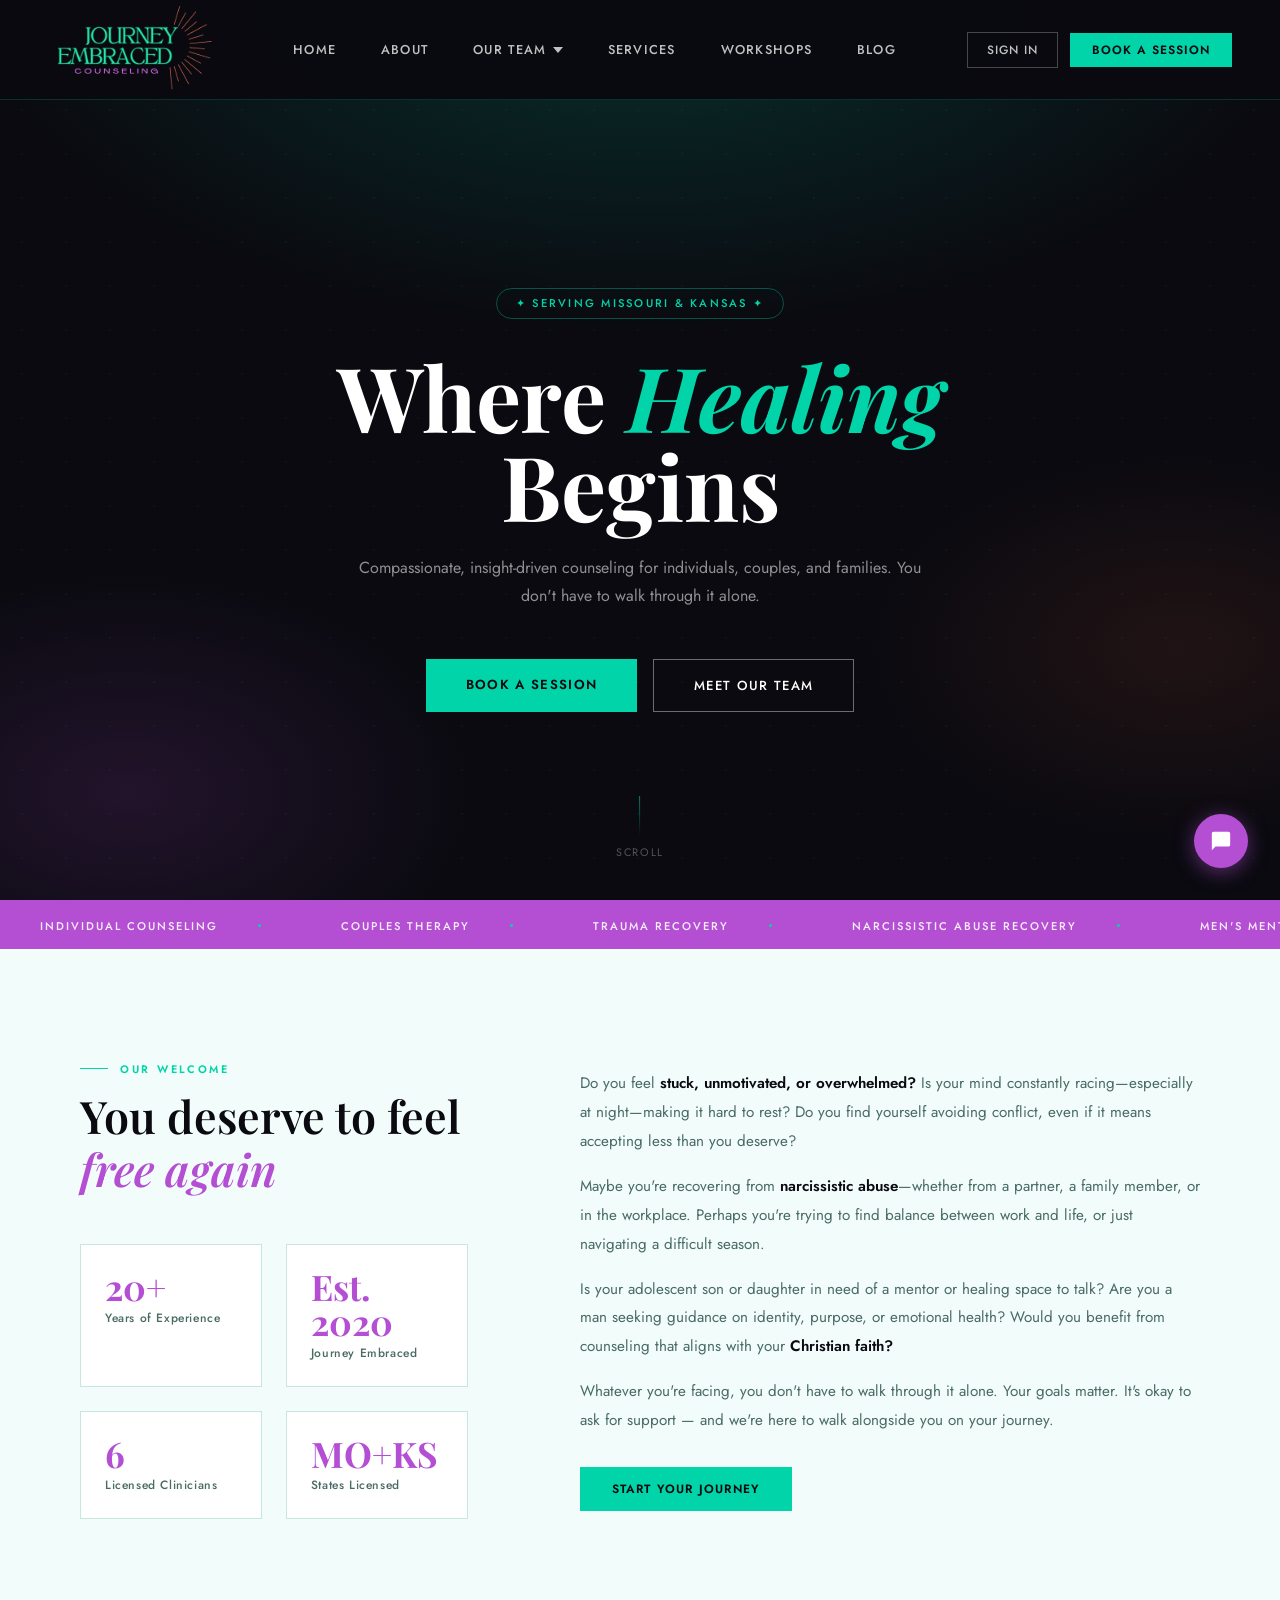
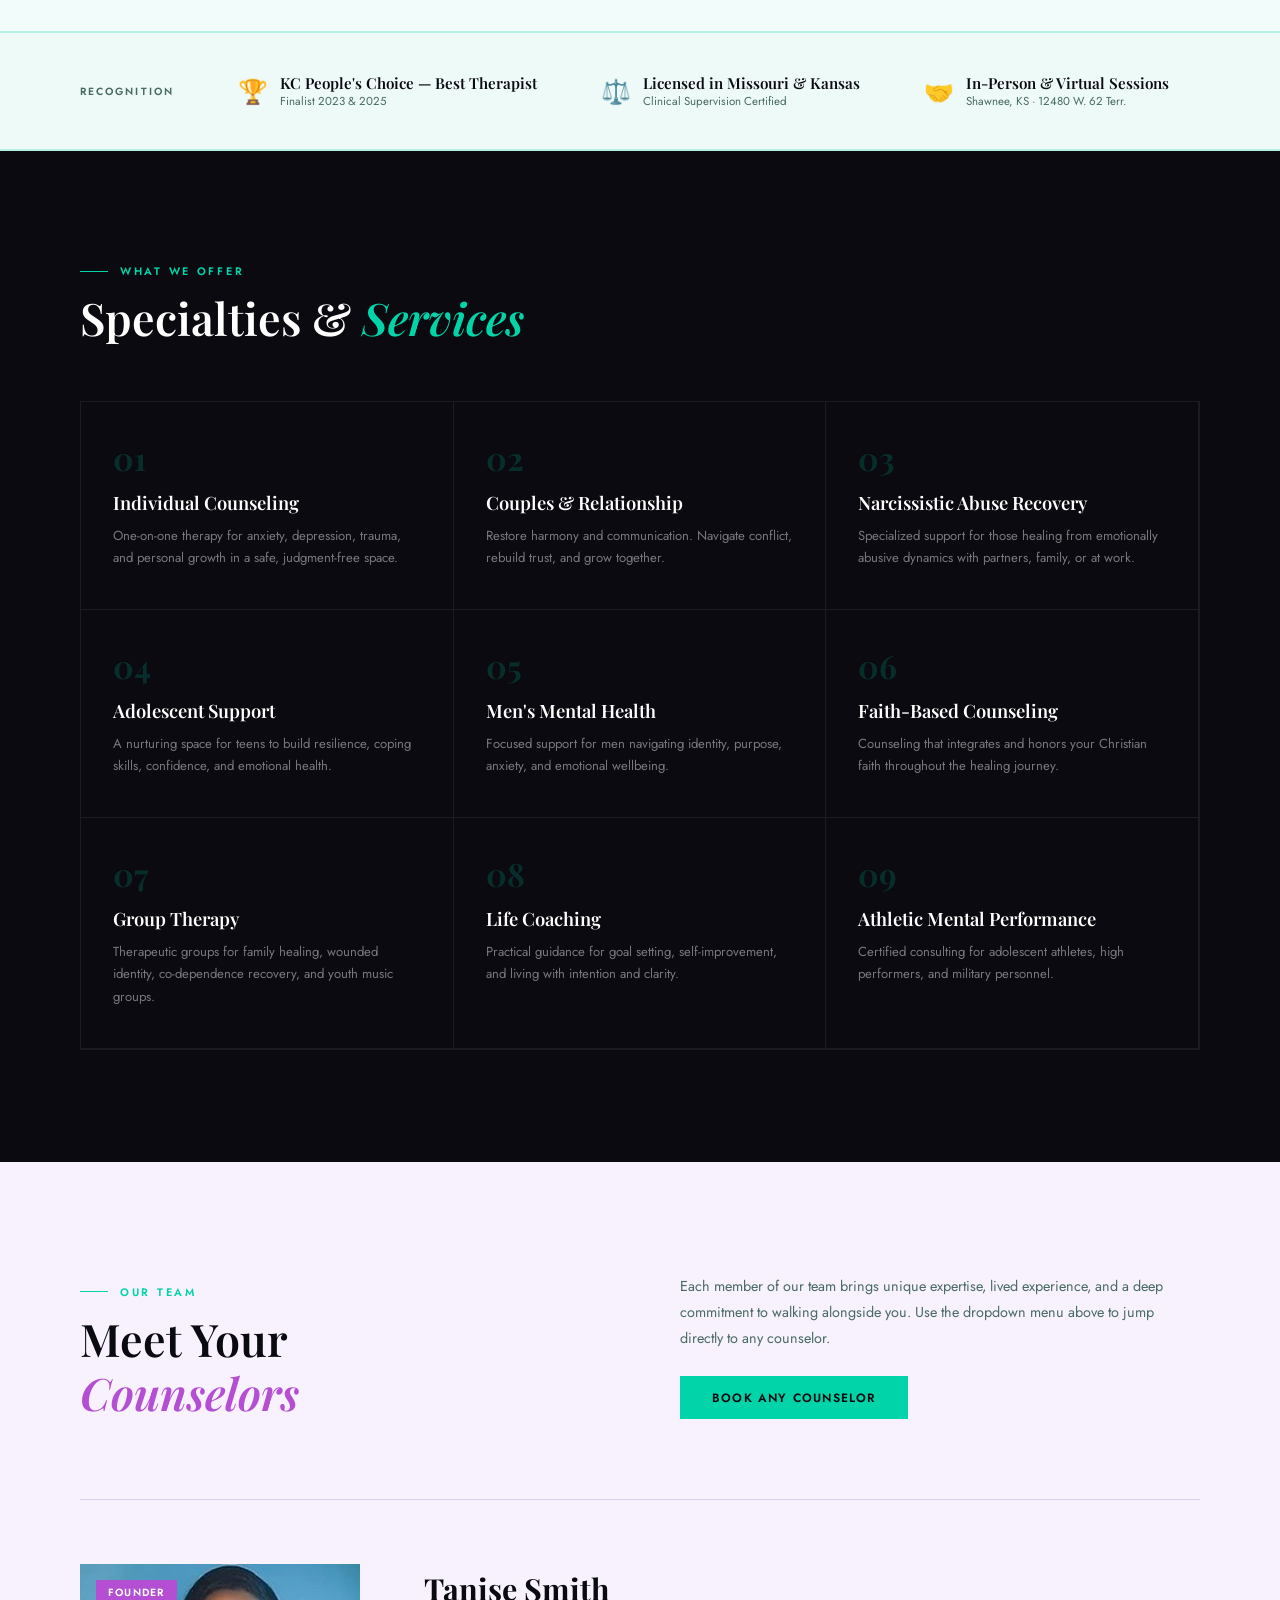
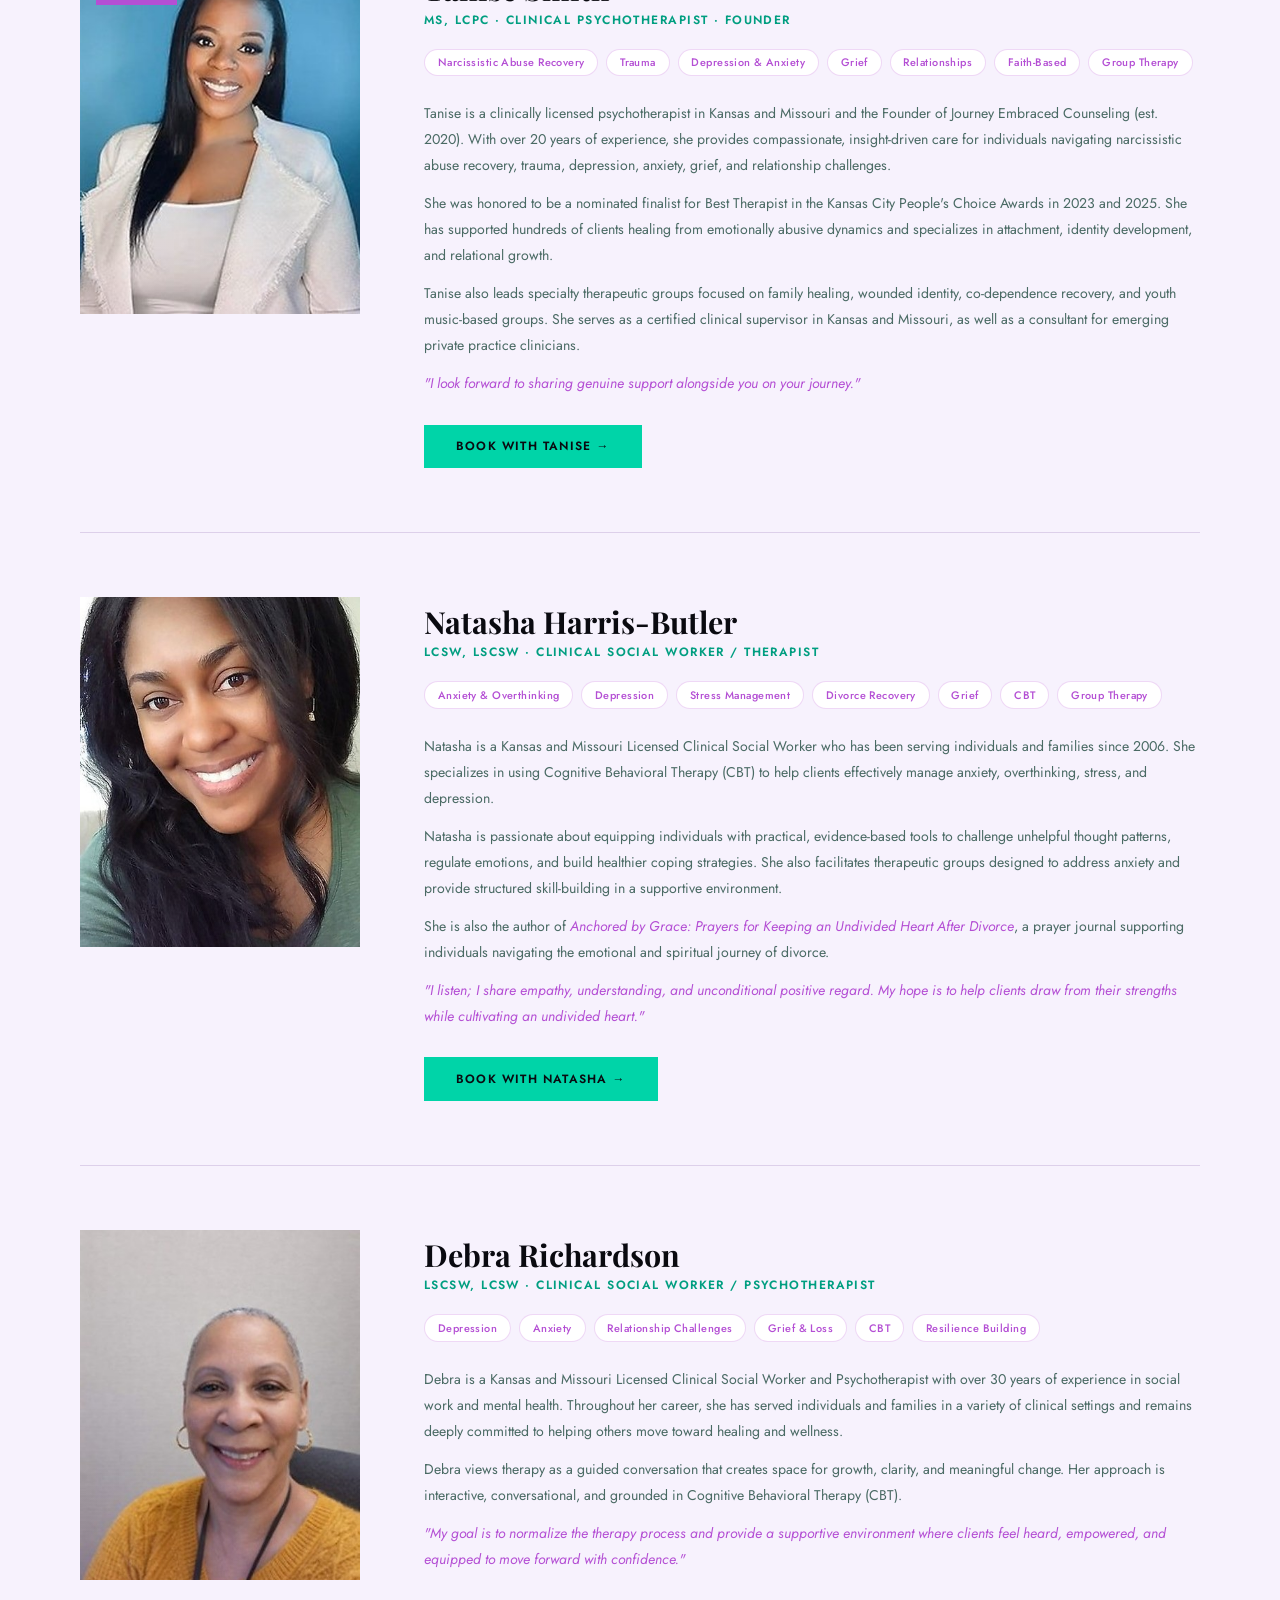
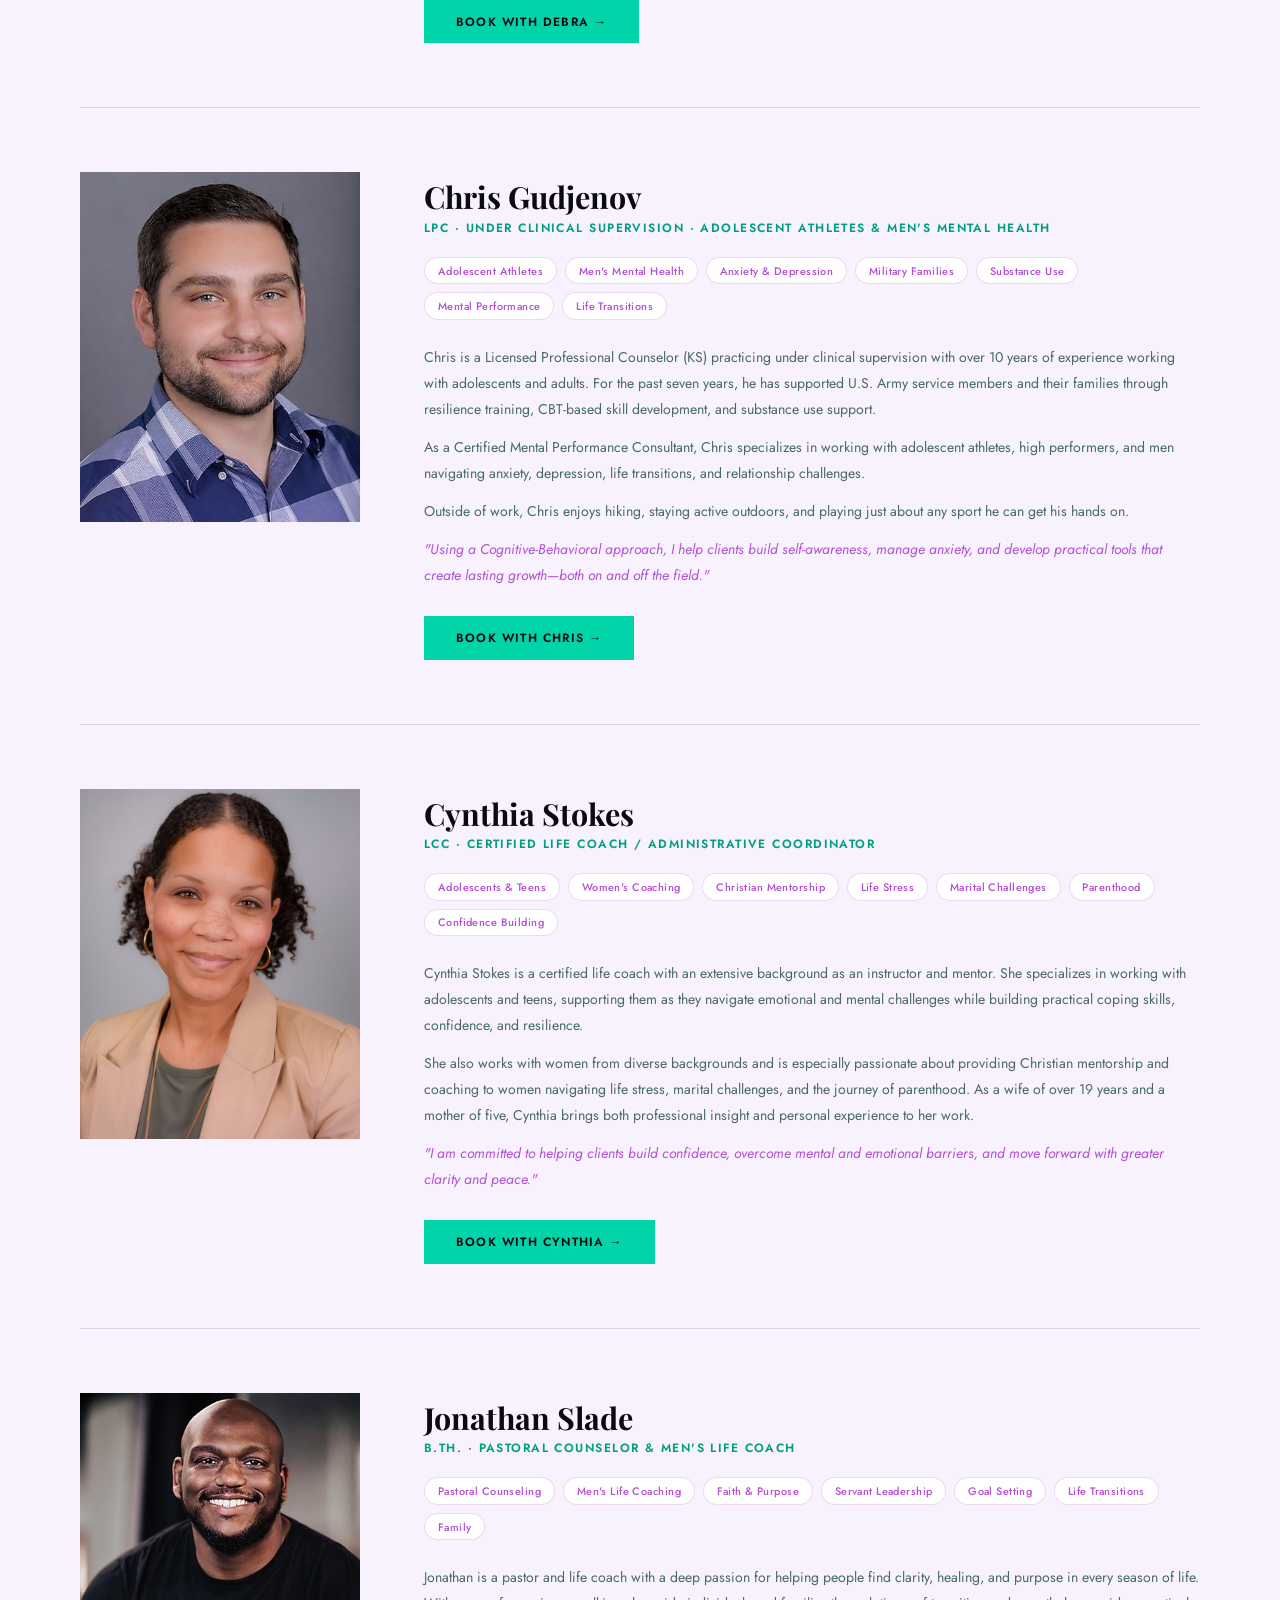
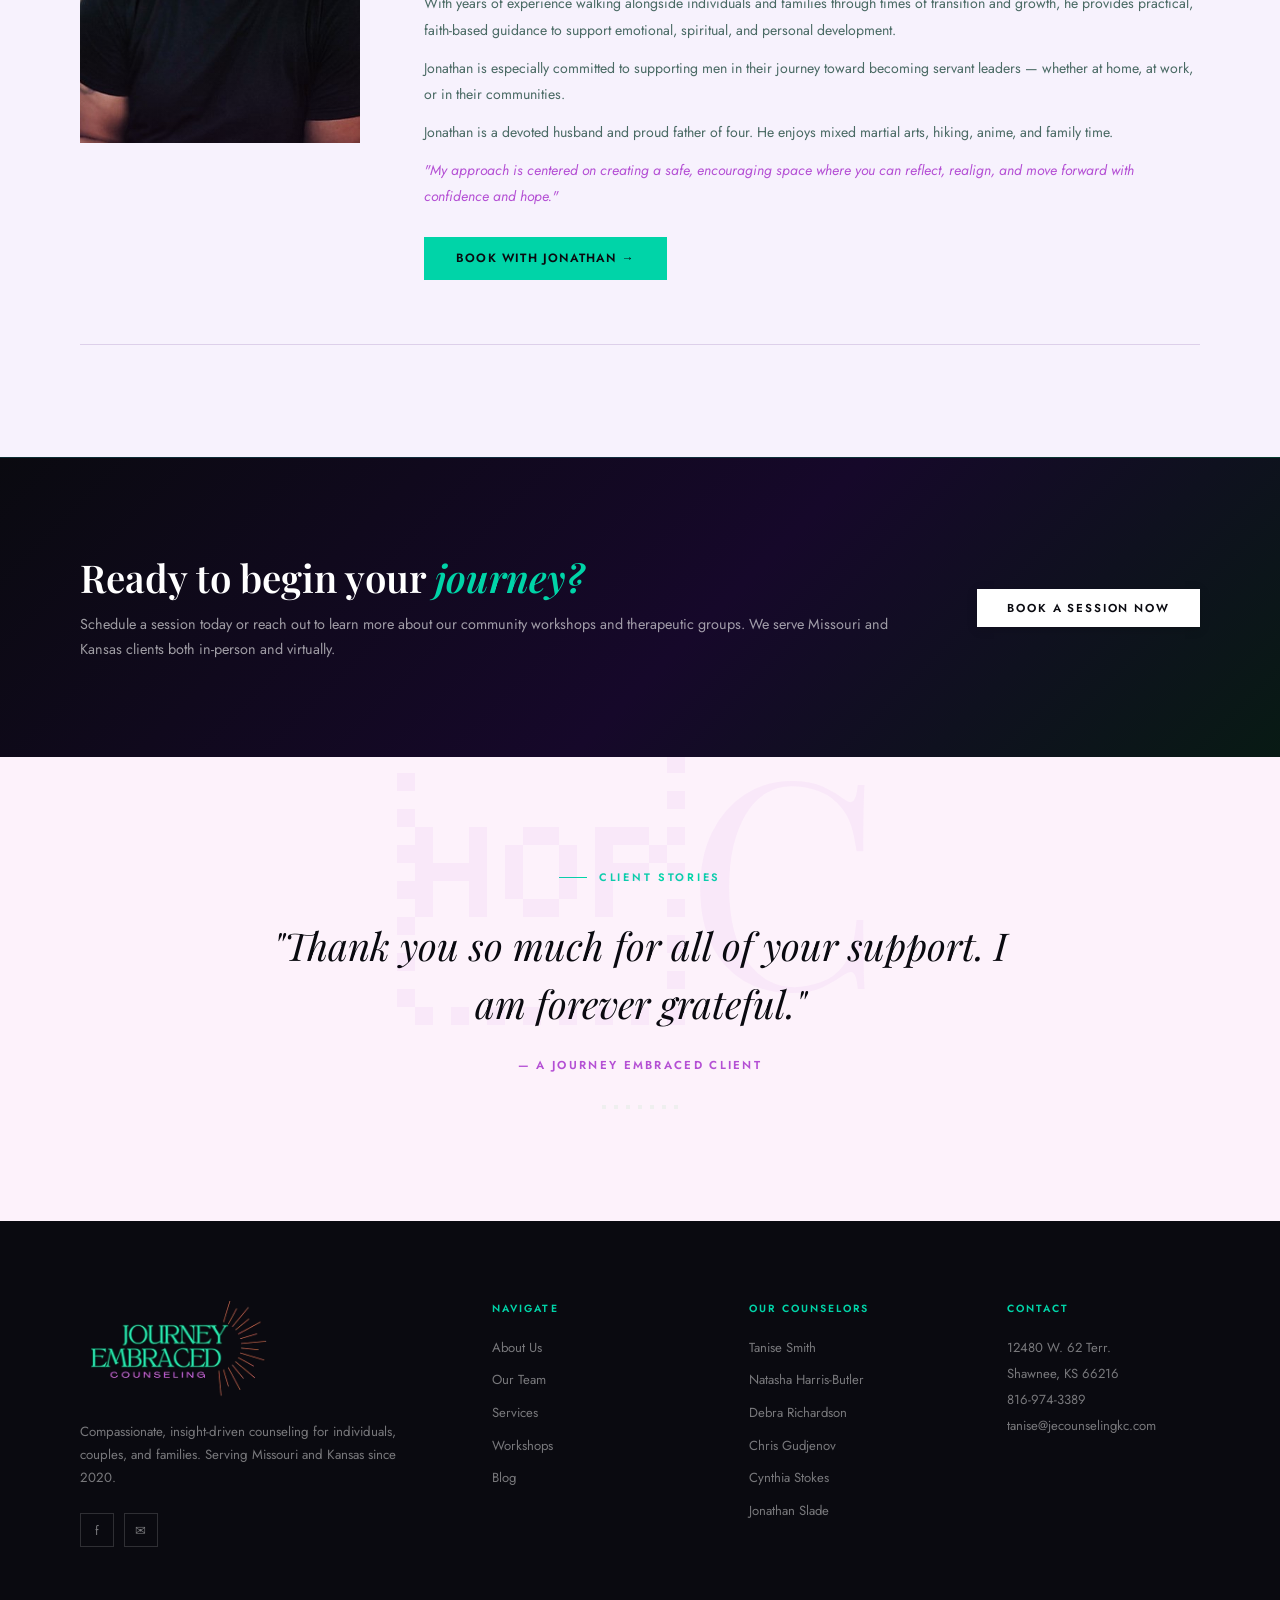
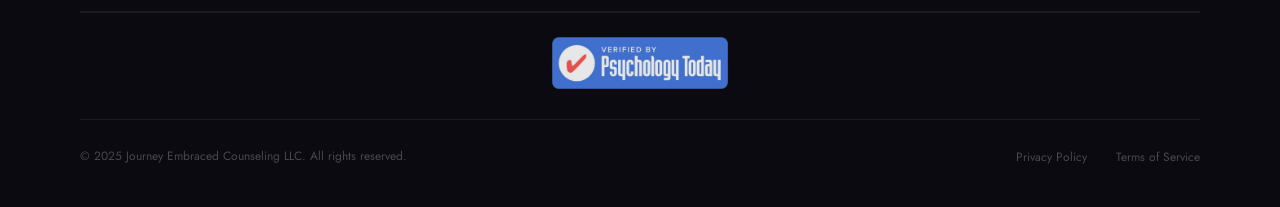
==== commit 63cf1764: "Updated_blog" ====
--- a/index.html
+++ b/index.html
@@ -77,9 +77,7 @@
       </div>
       <div class="nav-item"><a href="#services" class="nav-link">Services</a></div>
       <div class="nav-item"><a href="workshops.html" class="nav-link">Workshops</a></div>
-      <div class="nav-item">
-        <a href="https://www.jecounselingkc.com/blog" target="_blank" rel="noopener" class="nav-link">Blog</a>
-      </div>
+      <div class="nav-item"><a href="blog.html" class="nav-link">Blog</a></div>
     </div>
 
     <div class="nav-right">
@@ -99,7 +97,7 @@
     <a href="#counselors">Our Team</a>
     <a href="#services">Services</a>
     <a href="workshops.html">Workshops</a>
-    <a href="https://www.jecounselingkc.com/blog" target="_blank" rel="noopener">Blog</a>
+    <a href="blog.html">Blog</a>
     <a href="#" id="mobSignin">Sign In</a>
     <a href="#" id="mobBook" class="mob-book-link">Book Now</a>
   </div>
@@ -428,7 +426,7 @@
           <li><a href="#counselors">Our Team</a></li>
           <li><a href="#services">Services</a></li>
           <li><a href="workshops.html">Workshops</a></li>
-          <li><a href="https://www.jecounselingkc.com/blog" target="_blank" rel="noopener">Blog</a></li>
+          <li><a href="blog.html">Blog</a></li>
         </ul>
       </div>
       <div class="footer-col">
--- a/css/styles.css
+++ b/css/styles.css
@@ -351,12 +351,10 @@
   .footer-top{grid-template-columns:1fr}
   .welcome-stat-block{grid-template-columns:1fr 1fr}
   .hero h1{font-size:3rem}
-   @media (max-width: 700px) {
-  .counselor-badge {
-    position: static;
-    display: inline-block;
-    margin-bottom: 12px;
-  }
-}
+  .counselor-badge{position:static;display:inline-block;margin-bottom:12px;}
   .awards-band{padding:2rem;gap:2rem}
 }
+
+/* Testimonial carousel */
+.test-slide{display:none;}
+.test-slide.active{display:block;}
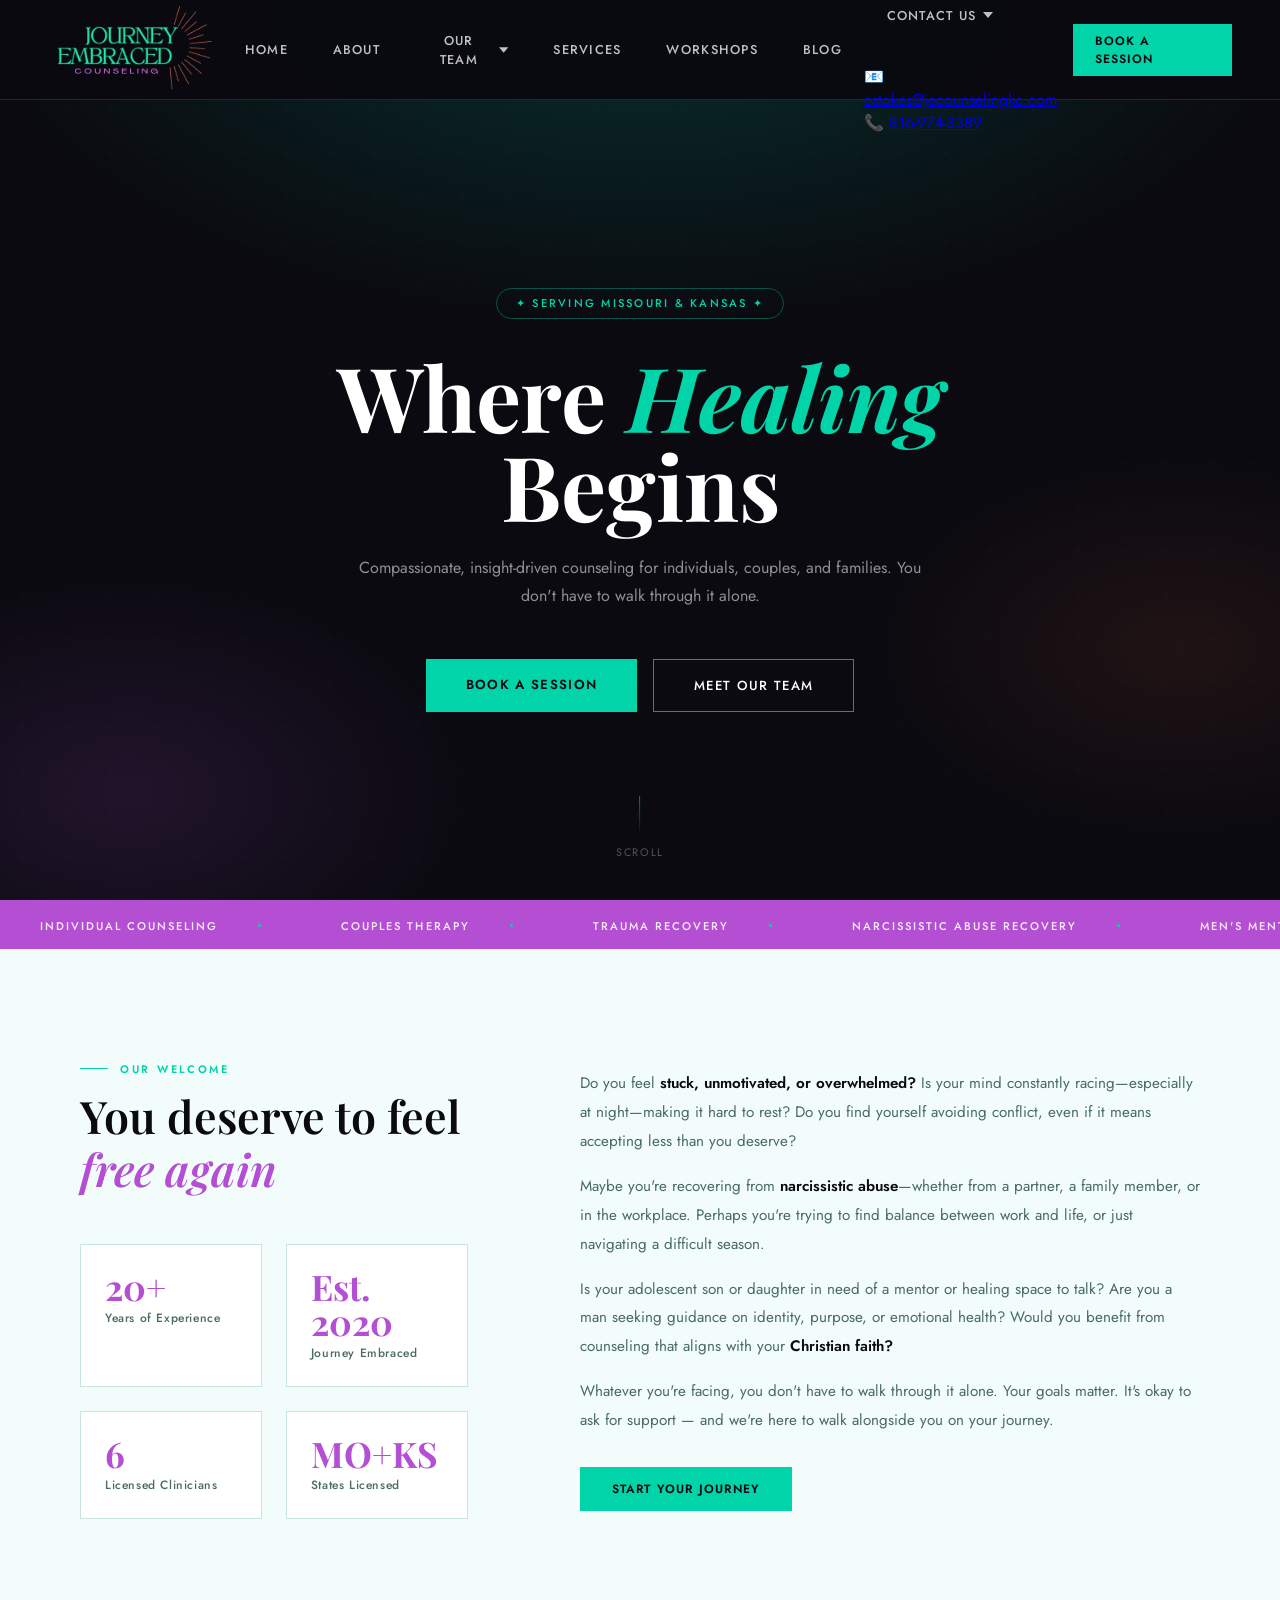
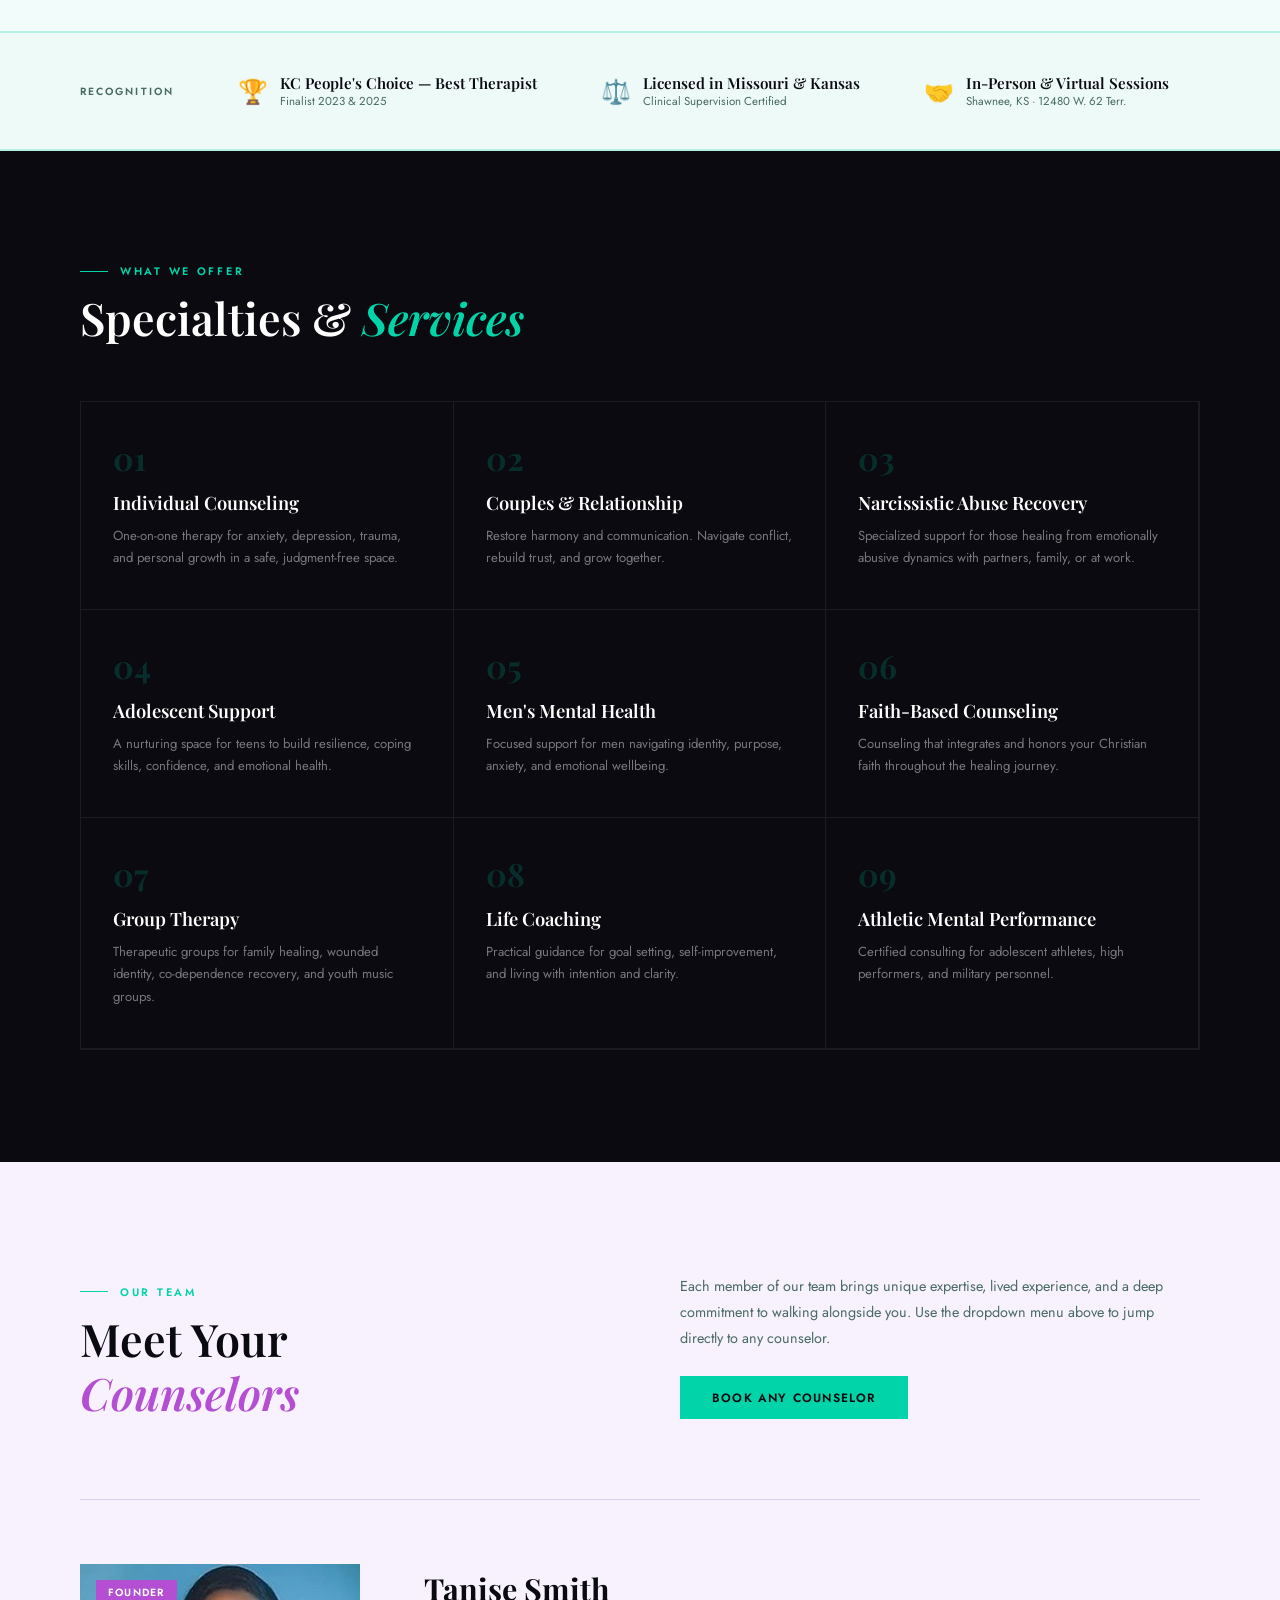
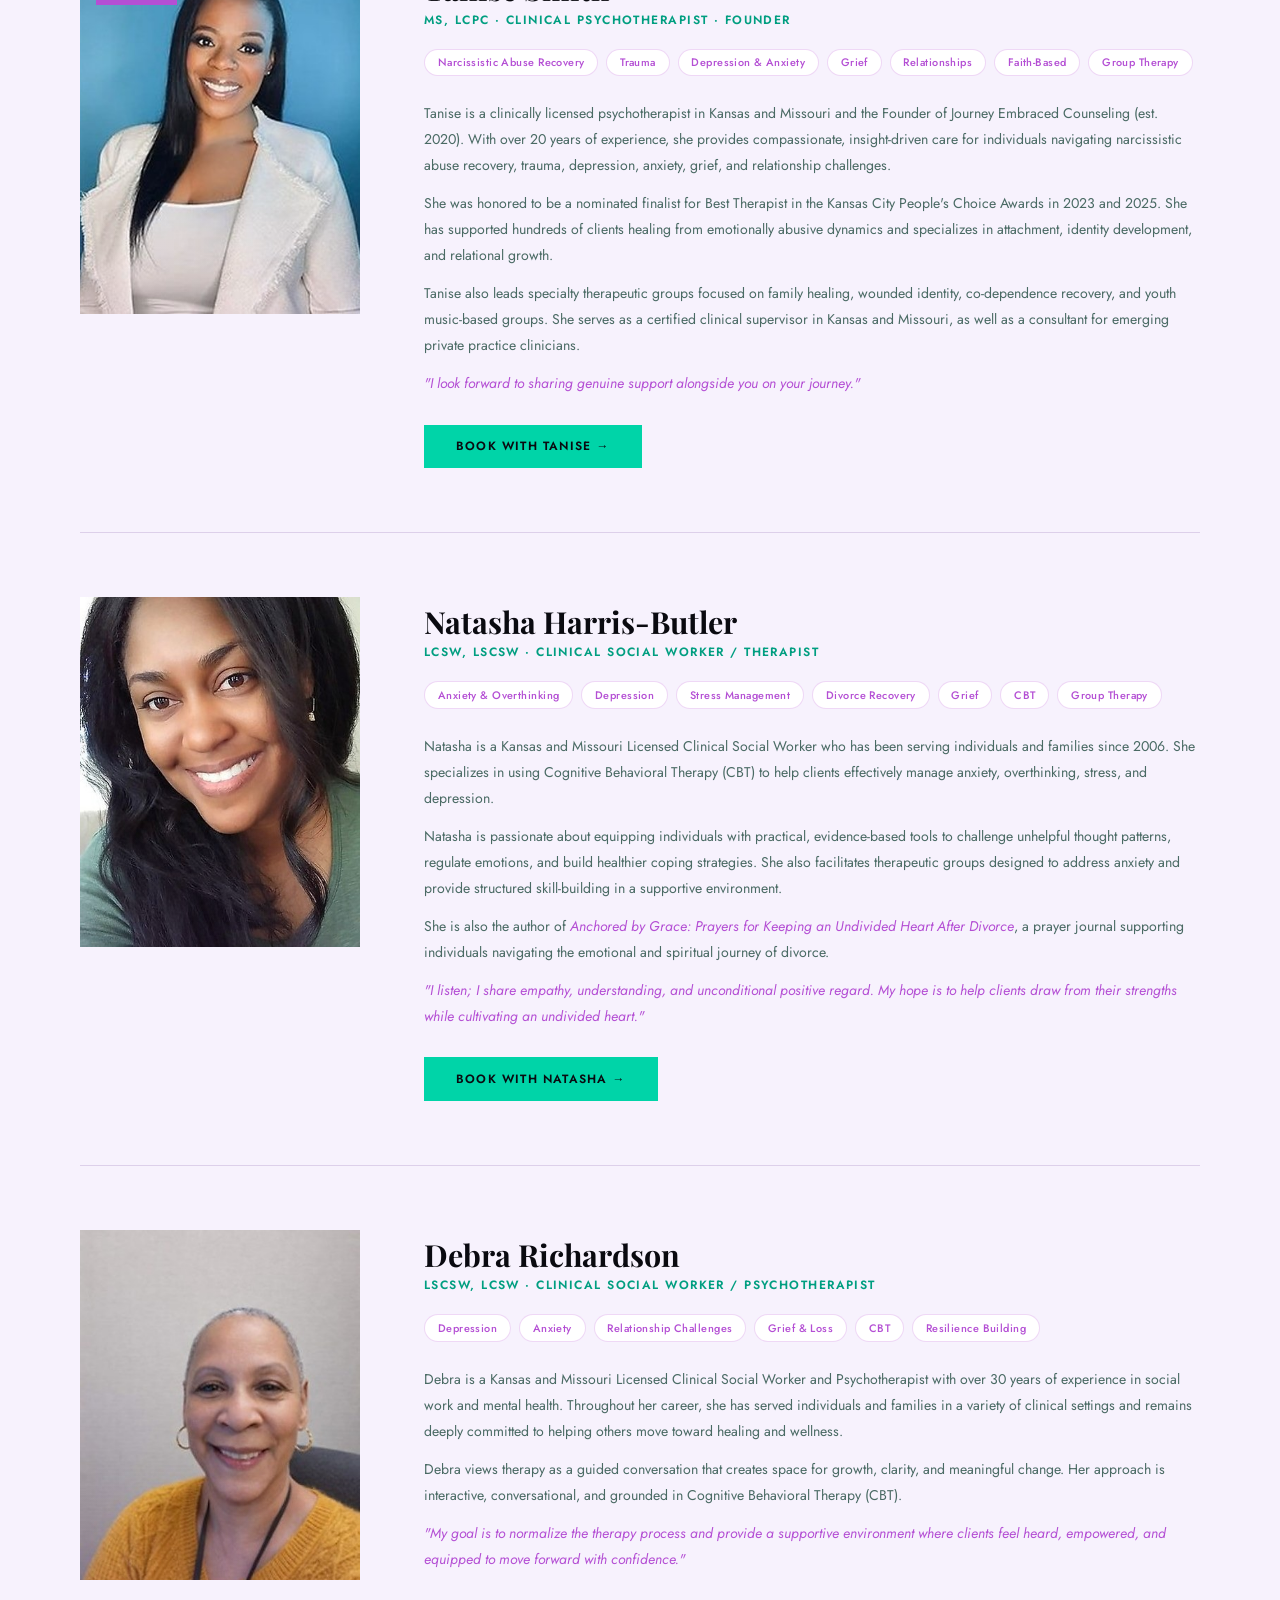
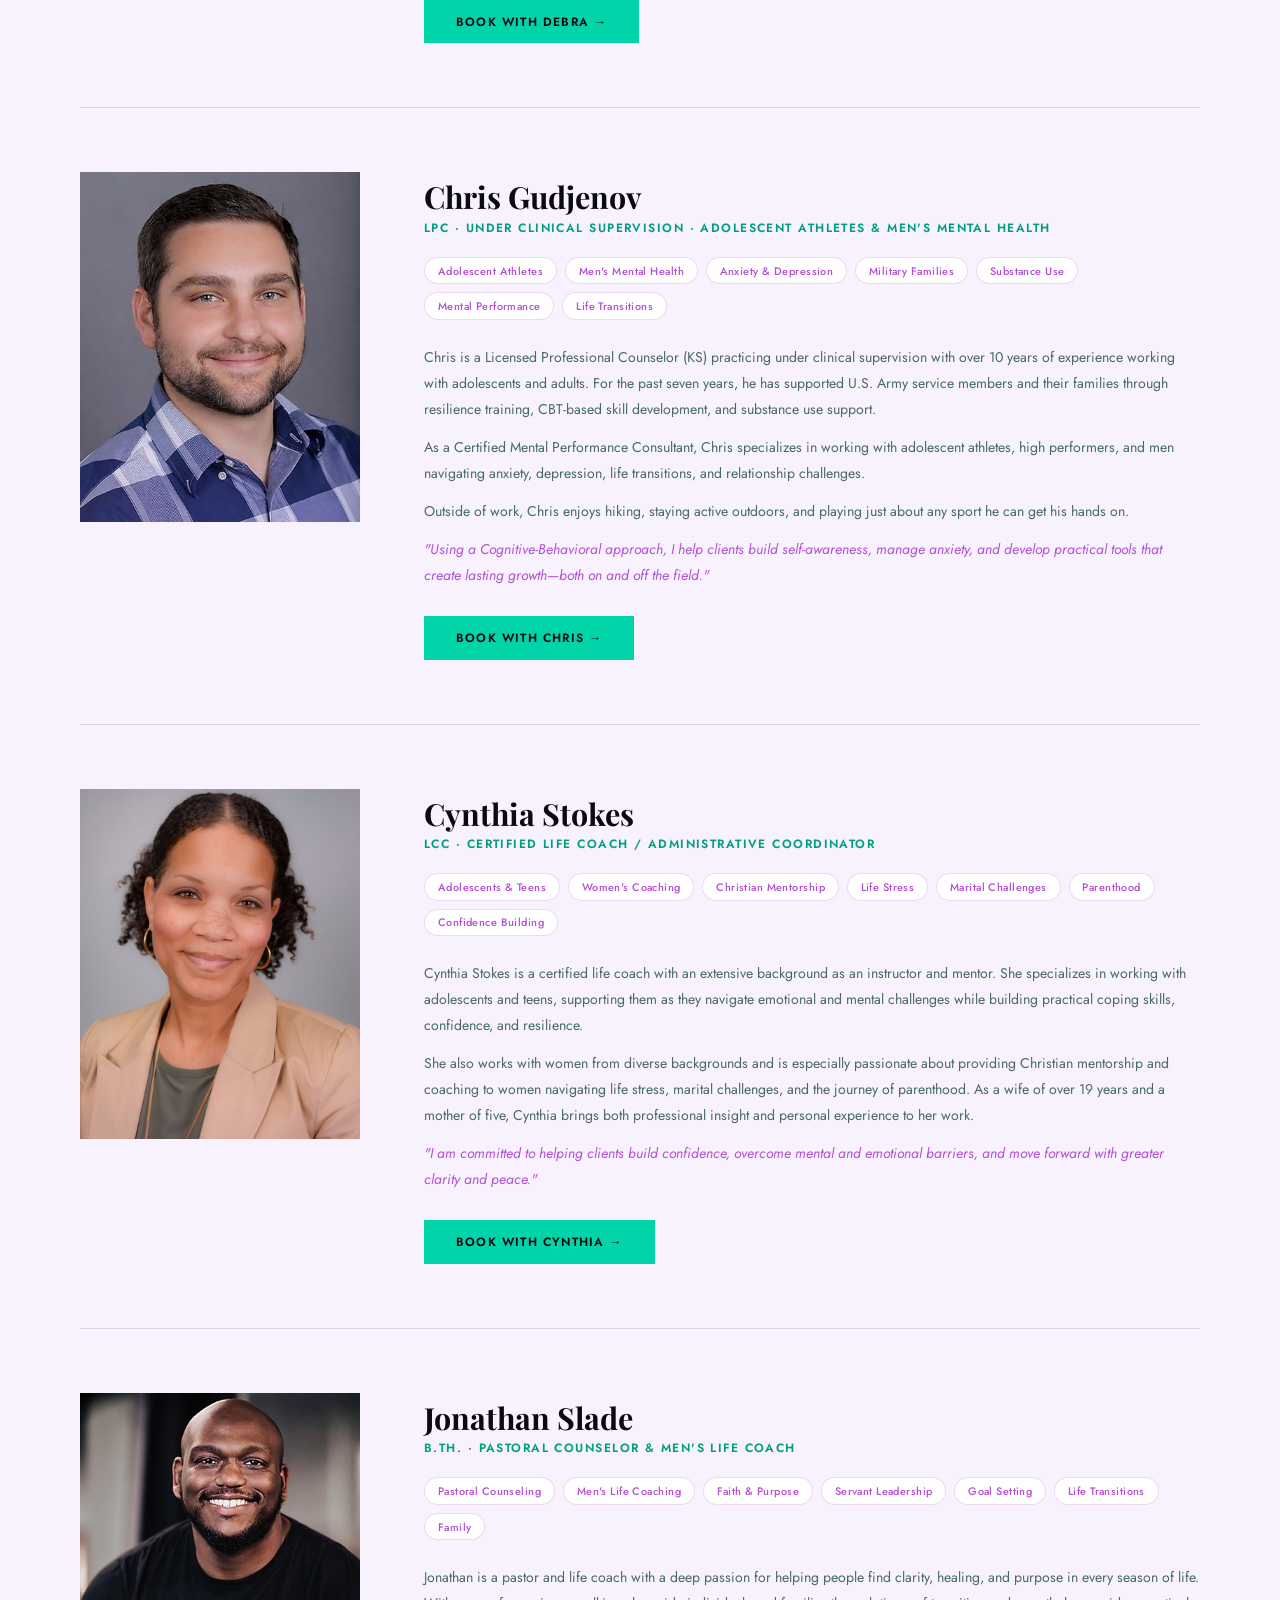
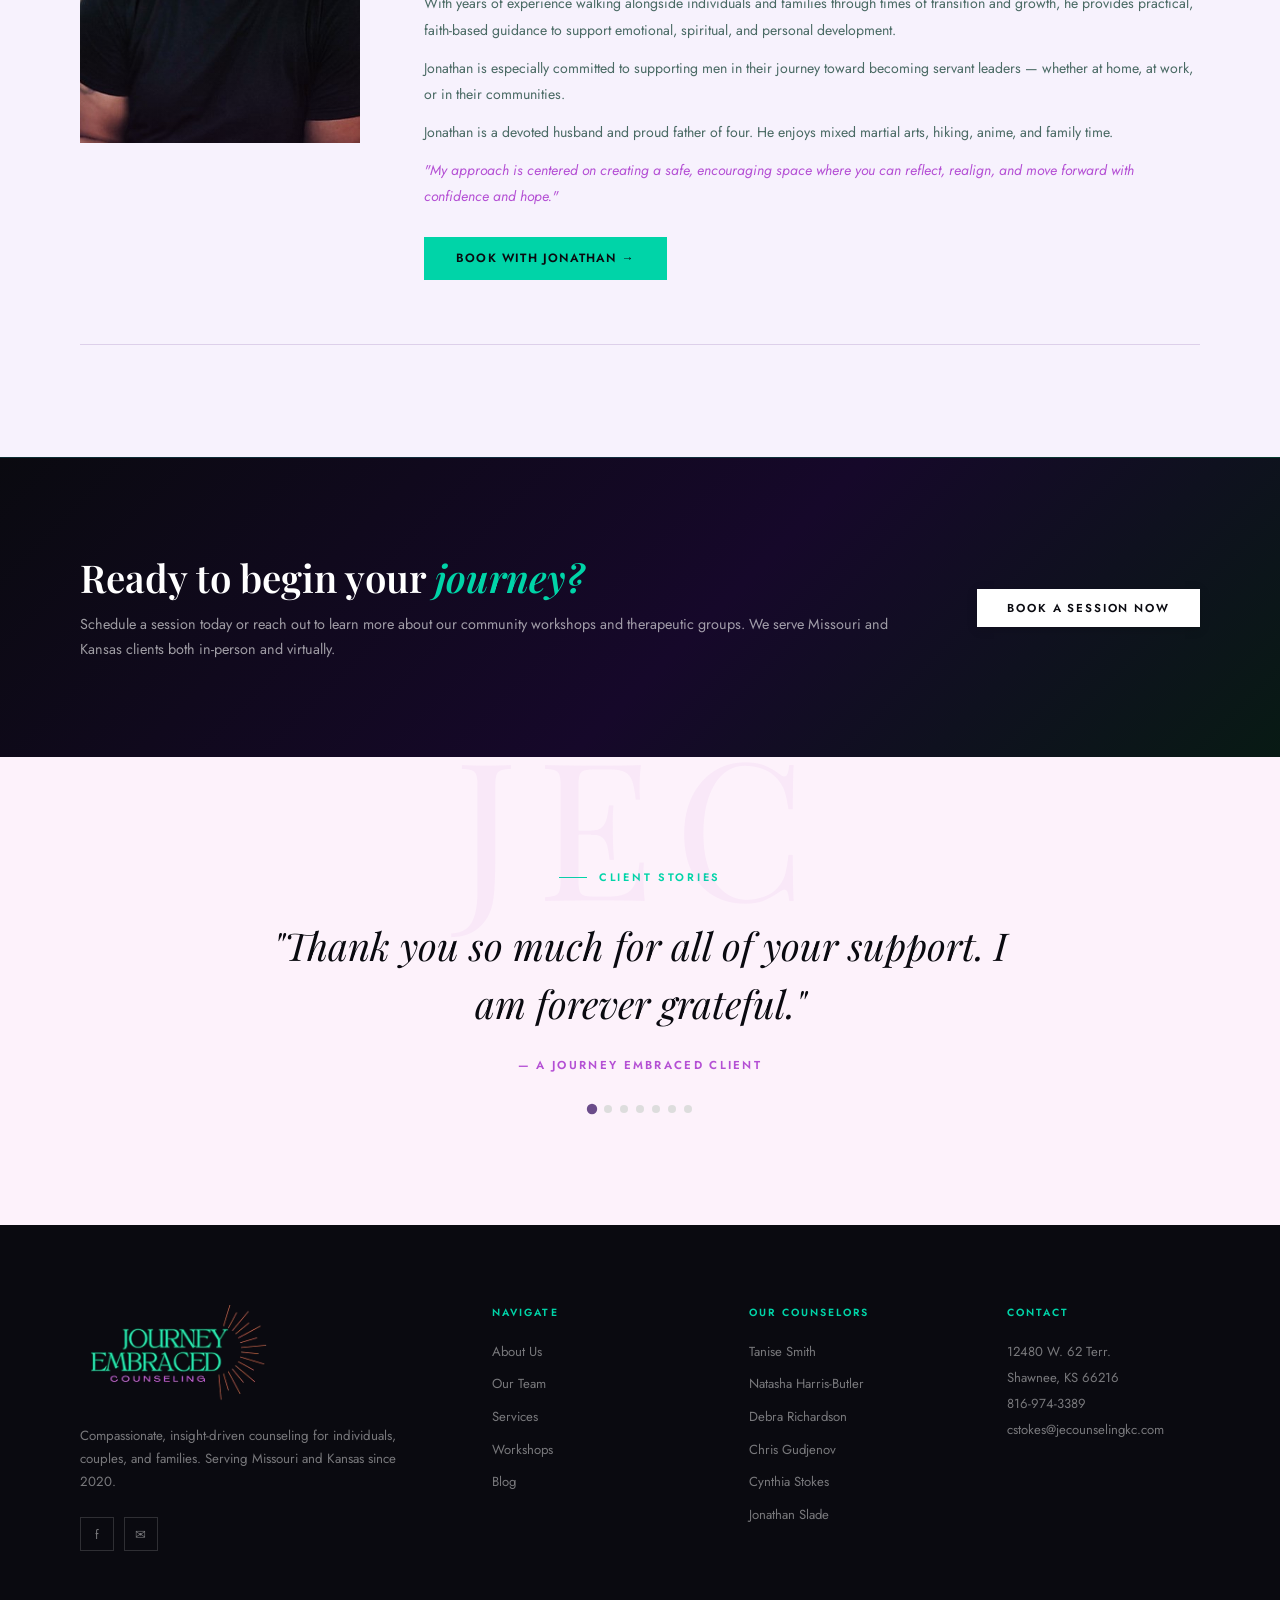
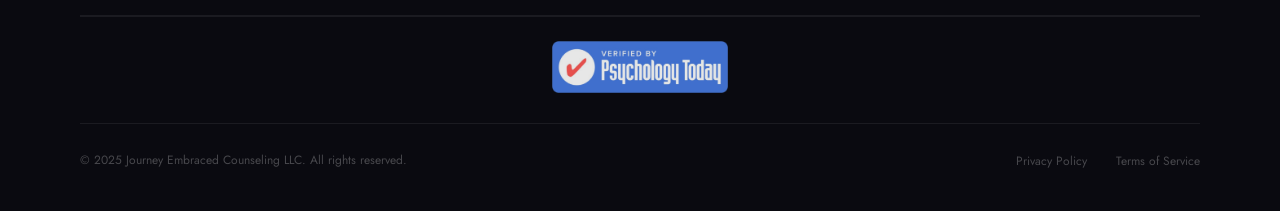
==== commit 2579ac97: "Add files via upload" ====
--- a/index.html
+++ b/index.html
@@ -56,7 +56,7 @@
             <img class="drop-thumb" src="images/chris.jpg" alt="Chris Gudjenov">
             <div class="drop-info">
               <div class="drop-name">Chris Gudjenov</div>
-              <div class="drop-role">LPC · Athletes & Men</div>
+              <div class="drop-role">LPC · Athletes &amp; Men</div>
             </div>
           </a>
           <a class="drop-card" href="#cynthia" role="menuitem">
@@ -78,10 +78,25 @@
       <div class="nav-item"><a href="#services" class="nav-link">Services</a></div>
       <div class="nav-item"><a href="workshops.html" class="nav-link">Workshops</a></div>
       <div class="nav-item"><a href="blog.html" class="nav-link">Blog</a></div>
+      <div class="nav-item">
+        <button class="nav-link" id="contactDropBtn" aria-expanded="false">
+          Contact Us
+          <svg viewBox="0 0 10 6" aria-hidden="true"><path d="M0 0l5 6 5-6z"/></svg>
+        </button>
+        <div class="contact-drop" id="contactDrop">
+          <div class="contact-drop-row">
+            <span class="contact-drop-icon">📧</span>
+            <a href="mailto:cstokes@jecounselingkc.com">cstokes@jecounselingkc.com</a>
+          </div>
+          <div class="contact-drop-row">
+            <span class="contact-drop-icon">📞</span>
+            <a href="tel:8169743389">816-974-3389</a>
+          </div>
+        </div>
+      </div>
     </div>
 
     <div class="nav-right">
-      <a href="#" class="btn-nav-ghost" id="signinBtn">Sign In</a>
       <a href="#" class="btn-nav-cta" id="bookNavBtn">Book a Session</a>
       <button class="mob-toggle" id="mobToggle" aria-label="Open menu" aria-expanded="false">
         <span></span><span></span><span></span>
@@ -98,7 +113,7 @@
     <a href="#services">Services</a>
     <a href="workshops.html">Workshops</a>
     <a href="blog.html">Blog</a>
-    <a href="#" id="mobSignin">Sign In</a>
+    <a href="mailto:cstokes@jecounselingkc.com">Contact Us</a>
     <a href="#" id="mobBook" class="mob-book-link">Book Now</a>
   </div>
 
@@ -248,7 +263,7 @@
           <p>Tanise also leads specialty therapeutic groups focused on family healing, wounded identity, co-dependence recovery, and youth music-based groups. She serves as a certified clinical supervisor in Kansas and Missouri, as well as a consultant for emerging private practice clinicians.</p>
           <p><em>"I look forward to sharing genuine support alongside you on your journey."</em></p>
         </div>
-        <a href="mailto:tsmith@jecounselingkc.com?subject=Booking with Tanise Smith" class="btn-teal">Book with Tanise →</a>
+        <a href="#" class="btn-teal book-counselor-btn" data-counselor="Tanise Smith, MS, LCPC">Book with Tanise →</a>
       </div>
     </div>
 
@@ -272,7 +287,7 @@
           <p>She is also the author of <em>Anchored by Grace: Prayers for Keeping an Undivided Heart After Divorce</em>, a prayer journal supporting individuals navigating the emotional and spiritual journey of divorce.</p>
           <p><em>"I listen; I share empathy, understanding, and unconditional positive regard. My hope is to help clients draw from their strengths while cultivating an undivided heart."</em></p>
         </div>
-        <a href="mailto:tsmith@jecounselingkc.com?subject=Booking with Natasha Harris-Butler" class="btn-teal">Book with Natasha →</a>
+        <a href="#" class="btn-teal book-counselor-btn" data-counselor="Natasha Harris-Butler, LCSW">Book with Natasha →</a>
       </div>
     </div>
 
@@ -295,7 +310,7 @@
           <p>Debra views therapy as a guided conversation that creates space for growth, clarity, and meaningful change. Her approach is interactive, conversational, and grounded in Cognitive Behavioral Therapy (CBT).</p>
           <p><em>"My goal is to normalize the therapy process and provide a supportive environment where clients feel heard, empowered, and equipped to move forward with confidence."</em></p>
         </div>
-        <a href="mailto:tsmith@jecounselingkc.com?subject=Booking with Debra Richardson" class="btn-teal">Book with Debra →</a>
+        <a href="#" class="btn-teal book-counselor-btn" data-counselor="Debra Richardson, LSCSW">Book with Debra →</a>
       </div>
     </div>
 
@@ -320,7 +335,7 @@
           <p>Outside of work, Chris enjoys hiking, staying active outdoors, and playing just about any sport he can get his hands on.</p>
           <p><em>"Using a Cognitive-Behavioral approach, I help clients build self-awareness, manage anxiety, and develop practical tools that create lasting growth—both on and off the field."</em></p>
         </div>
-        <a href="mailto:tsmith@jecounselingkc.com?subject=Booking with Chris Gudjenov" class="btn-teal">Book with Chris →</a>
+        <a href="#" class="btn-teal book-counselor-btn" data-counselor="Chris Gudjenov, LPC">Book with Chris →</a>
       </div>
     </div>
 
@@ -344,7 +359,7 @@
           <p>She also works with women from diverse backgrounds and is especially passionate about providing Christian mentorship and coaching to women navigating life stress, marital challenges, and the journey of parenthood. As a wife of over 19 years and a mother of five, Cynthia brings both professional insight and personal experience to her work.</p>
           <p><em>"I am committed to helping clients build confidence, overcome mental and emotional barriers, and move forward with greater clarity and peace."</em></p>
         </div>
-        <a href="mailto:tsmith@jecounselingkc.com?subject=Booking with Cynthia Stokes" class="btn-teal">Book with Cynthia →</a>
+        <a href="#" class="btn-teal book-counselor-btn" data-counselor="Cynthia Stokes, LCC">Book with Cynthia →</a>
       </div>
     </div>
 
@@ -369,7 +384,7 @@
           <p>Jonathan is a devoted husband and proud father of four. He enjoys mixed martial arts, hiking, anime, and family time.</p>
           <p><em>"My approach is centered on creating a safe, encouraging space where you can reflect, realign, and move forward with confidence and hope."</em></p>
         </div>
-        <a href="mailto:tsmith@jecounselingkc.com?subject=Booking with Jonathan Slade" class="btn-teal">Book with Jonathan →</a>
+        <a href="#" class="btn-teal book-counselor-btn" data-counselor="Jonathan Slade, B.Th.">Book with Jonathan →</a>
       </div>
     </div>
   </section>
@@ -386,7 +401,6 @@
   <!-- ══ TESTIMONIAL ══ -->
   <section class="testimonial">
     <div class="section-label section-label--center">Client Stories</div>
-
     <div class="test-carousel-wrap" style="max-width:750px;margin:0 auto;min-height:120px;">
       <div class="test-slide active"><blockquote class="test-quote">"Thank you so much for all of your support. I am forever grateful."</blockquote><div class="test-author">— A Journey Embraced Client</div></div>
       <div class="test-slide"><blockquote class="test-quote">"You're awesome, and I appreciate your approach."</blockquote><div class="test-author">— A Journey Embraced Client</div></div>
@@ -396,7 +410,6 @@
       <div class="test-slide"><blockquote class="test-quote">"You really connected with my daughter from the jump."</blockquote><div class="test-author">— A Journey Embraced Client</div></div>
       <div class="test-slide"><blockquote class="test-quote">"Our sessions have given me restored hopefulness."</blockquote><div class="test-author">— A Journey Embraced Client</div></div>
     </div>
-
     <div class="test-dots" style="display:flex;justify-content:center;gap:8px;margin-top:2rem;">
       <button class="test-dot active" data-index="0"></button>
       <button class="test-dot" data-index="1"></button>
@@ -416,7 +429,7 @@
         <p class="footer-about">Compassionate, insight-driven counseling for individuals, couples, and families. Serving Missouri and Kansas since 2020.</p>
         <div class="footer-social">
           <a href="https://www.facebook.com/journeyembracedkc" target="_blank" rel="noopener" aria-label="Facebook">f</a>
-          <a href="mailto:tanise@jecounselingkc.com" aria-label="Email us">✉</a>
+          <a href="mailto:cstokes@jecounselingkc.com" aria-label="Email us">✉</a>
         </div>
       </div>
       <div class="footer-col">
@@ -444,7 +457,7 @@
         <h5>Contact</h5>
         <p>12480 W. 62 Terr.<br>Shawnee, KS 66216</p>
         <p><a href="tel:8169743389">816-974-3389</a></p>
-        <p><a href="mailto:tanise@jecounselingkc.com">tanise@jecounselingkc.com</a></p>
+        <p><a href="mailto:cstokes@jecounselingkc.com">cstokes@jecounselingkc.com</a></p>
       </div>
     </div>
     <div class="footer-pt-badge">
@@ -466,108 +479,53 @@
     <div class="modal">
       <button class="modal-x" aria-label="Close">✕</button>
       <div class="modal-h" id="bookingModalTitle">Book a Session</div>
-      <div class="modal-sub">Choose your counselor and preferred time below.</div>
-      <div class="fg">
-        <label>Your Name</label>
-        <div class="fg-row">
-          <input type="text" placeholder="First name" autocomplete="given-name">
-          <input type="text" placeholder="Last name" autocomplete="family-name">
-        </div>
-      </div>
-      <div class="fg"><label>Email</label><input type="email" placeholder="your@email.com" autocomplete="email"></div>
-      <div class="fg"><label>Phone</label><input type="tel" placeholder="(816) 000-0000" autocomplete="tel"></div>
-      <div class="fg">
-        <label>Select Counselor</label>
-        <select>
-          <option value="">Choose a counselor...</option>
-          <option>Tanise Smith, MS, LCPC</option>
-          <option>Natasha Harris-Butler, LCSW</option>
-          <option>Debra Richardson, LSCSW</option>
-          <option>Chris Gudjenov, LPC</option>
-          <option>Cynthia Stokes, LCC</option>
-          <option>Jonathan Slade, B.Th.</option>
-          <option>No preference</option>
-        </select>
-      </div>
-      <div class="fg">
-        <label>Service Type</label>
-        <select>
-          <option value="">Select a service...</option>
-          <option>Individual Counseling</option>
-          <option>Couples Therapy</option>
-          <option>Adolescent Support</option>
-          <option>Faith-Based Counseling</option>
-          <option>Life Coaching</option>
-          <option>Narcissistic Abuse Recovery</option>
-          <option>Men's Mental Health</option>
-          <option>Group Therapy</option>
-        </select>
-      </div>
-      <div class="fg"><label>Message (Optional)</label><textarea placeholder="Brief description of what you'd like to work on..."></textarea></div>
-      <button class="btn-modal" data-form="booking">Request Appointment</button>
-      <div class="modal-foot">Already have an account? <a href="#" data-switch-to="signin">Sign in</a></div>
-    </div>
-  </div>
-
-  <!-- ══ SIGN IN MODAL ══ -->
-  <div class="modal-overlay" id="signinModal" role="dialog" aria-modal="true" aria-labelledby="signinModalTitle">
-    <div class="modal">
-      <button class="modal-x" aria-label="Close">✕</button>
-      <div class="modal-h" id="signinModalTitle">Welcome Back</div>
-      <div class="modal-sub">Sign in to your client portal to manage appointments.</div>
-      <div class="fg"><label>Email</label><input type="email" placeholder="your@email.com" autocomplete="email"></div>
-      <div class="fg"><label>Password</label><input type="password" placeholder="••••••••" autocomplete="current-password"></div>
-      <button class="btn-modal" data-form="signin">Sign In</button>
-      <div class="modal-foot">
-        <a href="#">Forgot password?</a><br><br>
-        New here? <a href="#" data-switch-to="signup">Create an account</a>
-      </div>
-    </div>
-  </div>
-
-  <!-- ══ SIGN UP MODAL ══ -->
-  <div class="modal-overlay" id="signupModal" role="dialog" aria-modal="true" aria-labelledby="signupModalTitle">
-    <div class="modal">
-      <button class="modal-x" aria-label="Close">✕</button>
-      <div class="modal-h" id="signupModalTitle">Create Account</div>
-      <div class="modal-sub">Join the client portal to manage your sessions.</div>
-      <div class="fg">
-        <label>Name</label>
-        <div class="fg-row">
-          <input type="text" placeholder="First name" autocomplete="given-name">
-          <input type="text" placeholder="Last name" autocomplete="family-name">
-        </div>
-      </div>
-      <div class="fg"><label>Email</label><input type="email" placeholder="your@email.com" autocomplete="email"></div>
-      <div class="fg"><label>Password</label><input type="password" placeholder="Min. 8 characters" autocomplete="new-password"></div>
-      <div class="fg"><label>Confirm Password</label><input type="password" placeholder="••••••••" autocomplete="new-password"></div>
-      <button class="btn-modal" data-form="signup">Create Account</button>
-      <div class="modal-foot">Already have an account? <a href="#" data-switch-to="signin">Sign in</a></div>
-    </div>
-  </div>
-
-  <!-- ══ LIVE CHAT ══ -->
-  <button class="chat-btn" id="chatToggleBtn" aria-label="Open live chat">
-    <svg viewBox="0 0 24 24" aria-hidden="true"><path d="M20 2H4c-1.1 0-2 .9-2 2v18l4-4h14c1.1 0 2-.9 2-2V4c0-1.1-.9-2-2-2z"/></svg>
-  </button>
-  <div class="chat-win" id="chatWin" role="dialog" aria-label="Live chat">
-    <div class="chat-head">
-      <div class="chat-av" aria-hidden="true">🌿</div>
-      <div>
-        <h4>Journey Embraced Counseling</h4>
-        <div class="chat-status-row">
-          <span class="online-dot" aria-hidden="true"></span>
-          Usually replies within an hour
-        </div>
-      </div>
-    </div>
-    <div class="chat-msgs" id="chatMsgs" aria-live="polite">
-      <div class="msg in">Hi there! 👋 Welcome to Journey Embraced Counseling. How can we support you today?</div>
-      <div class="msg in">Feel free to ask about our counselors, services, or how to book a session.</div>
-    </div>
-    <div class="chat-input-row">
-      <input class="chat-input" id="chatIn" type="text" placeholder="Type a message..." aria-label="Chat message">
-      <button class="chat-send" id="chatSendBtn" aria-label="Send message">➤</button>
+      <div class="modal-sub">Fill out the form below and we'll be in touch to confirm your appointment.</div>
+      <form name="booking" netlify netlify-honeypot="bot-field" id="bookingForm">
+        <input type="hidden" name="form-name" value="booking">
+        <p style="display:none"><label>Don't fill this out: <input name="bot-field"></label></p>
+        <div class="fg">
+          <label>Your Name</label>
+          <div class="fg-row">
+            <input type="text" name="first-name" placeholder="First name" autocomplete="given-name" required>
+            <input type="text" name="last-name" placeholder="Last name" autocomplete="family-name" required>
+          </div>
+        </div>
+        <div class="fg"><label>Email</label><input type="email" name="email" placeholder="your@email.com" autocomplete="email" required></div>
+        <div class="fg"><label>Phone</label><input type="tel" name="phone" placeholder="(816) 000-0000" autocomplete="tel"></div>
+        <div class="fg">
+          <label>Select Counselor</label>
+          <select name="counselor" id="counselorSelect">
+            <option value="">Choose a counselor...</option>
+            <option value="Tanise Smith, MS, LCPC">Tanise Smith, MS, LCPC</option>
+            <option value="Natasha Harris-Butler, LCSW">Natasha Harris-Butler, LCSW</option>
+            <option value="Debra Richardson, LSCSW">Debra Richardson, LSCSW</option>
+            <option value="Chris Gudjenov, LPC">Chris Gudjenov, LPC</option>
+            <option value="Cynthia Stokes, LCC">Cynthia Stokes, LCC</option>
+            <option value="Jonathan Slade, B.Th.">Jonathan Slade, B.Th.</option>
+            <option value="No preference">No preference</option>
+          </select>
+        </div>
+        <div class="fg">
+          <label>Service Type</label>
+          <select name="service">
+            <option value="">Select a service...</option>
+            <option>Individual Counseling</option>
+            <option>Couples Therapy</option>
+            <option>Adolescent Support</option>
+            <option>Faith-Based Counseling</option>
+            <option>Life Coaching</option>
+            <option>Narcissistic Abuse Recovery</option>
+            <option>Men's Mental Health</option>
+            <option>Group Therapy</option>
+          </select>
+        </div>
+        <div class="fg"><label>Message (Optional)</label><textarea name="message" placeholder="Brief description of what you'd like to work on..."></textarea></div>
+        <button type="submit" class="btn-modal">Request Appointment</button>
+      </form>
+      <div id="bookingSuccess" class="modal-success" style="display:none;">
+        <div class="success-icon">✓</div>
+        <p>Thank you! Your request has been received. We'll be in touch shortly.</p>
+      </div>
     </div>
   </div>
 
--- a/css/styles.css
+++ b/css/styles.css
@@ -263,7 +263,7 @@
 
 /* Testimonial — soft blush */
 .testimonial{padding:7rem var(--pad);background:var(--blush);text-align:center;position:relative;overflow:hidden}
-.testimonial::before{content:'C';position:absolute;top:-2rem;left:50%;transform:translateX(-50%);font-family:'Playfair Display',serif;font-size:18rem;color:rgba(180,79,212,.06);line-height:1;pointer-events:none}
+.testimonial::before{content:'JEC';position:absolute;top:-2rem;left:50%;transform:translateX(-50%);font-family:'Playfair Display',serif;font-size:12rem;color:rgba(180,79,212,.06);line-height:1;pointer-events:none;white-space:nowrap;letter-spacing:.1em}
 .test-quote{font-family:'Playfair Display',serif;font-size:clamp(1.6rem,3vw,2.5rem);font-style:italic;font-weight:400;line-height:1.5;color:var(--ink);max-width:750px;margin:2rem auto 1.5rem;position:relative}
 .test-author{font-size:.72rem;font-weight:600;letter-spacing:.2em;text-transform:uppercase;color:var(--purple)}
 
@@ -358,3 +358,6 @@
 /* Testimonial carousel */
 .test-slide{display:none;}
 .test-slide.active{display:block;}
+.test-dot{width:8px;height:8px;border-radius:50%;background:#ddd;border:none;cursor:pointer;padding:0;transition:background .2s,transform .2s;}
+.test-dot.active{background:#6b4c8a;transform:scale(1.3);}
+.test-carousel-wrap{min-height:0 !important;}
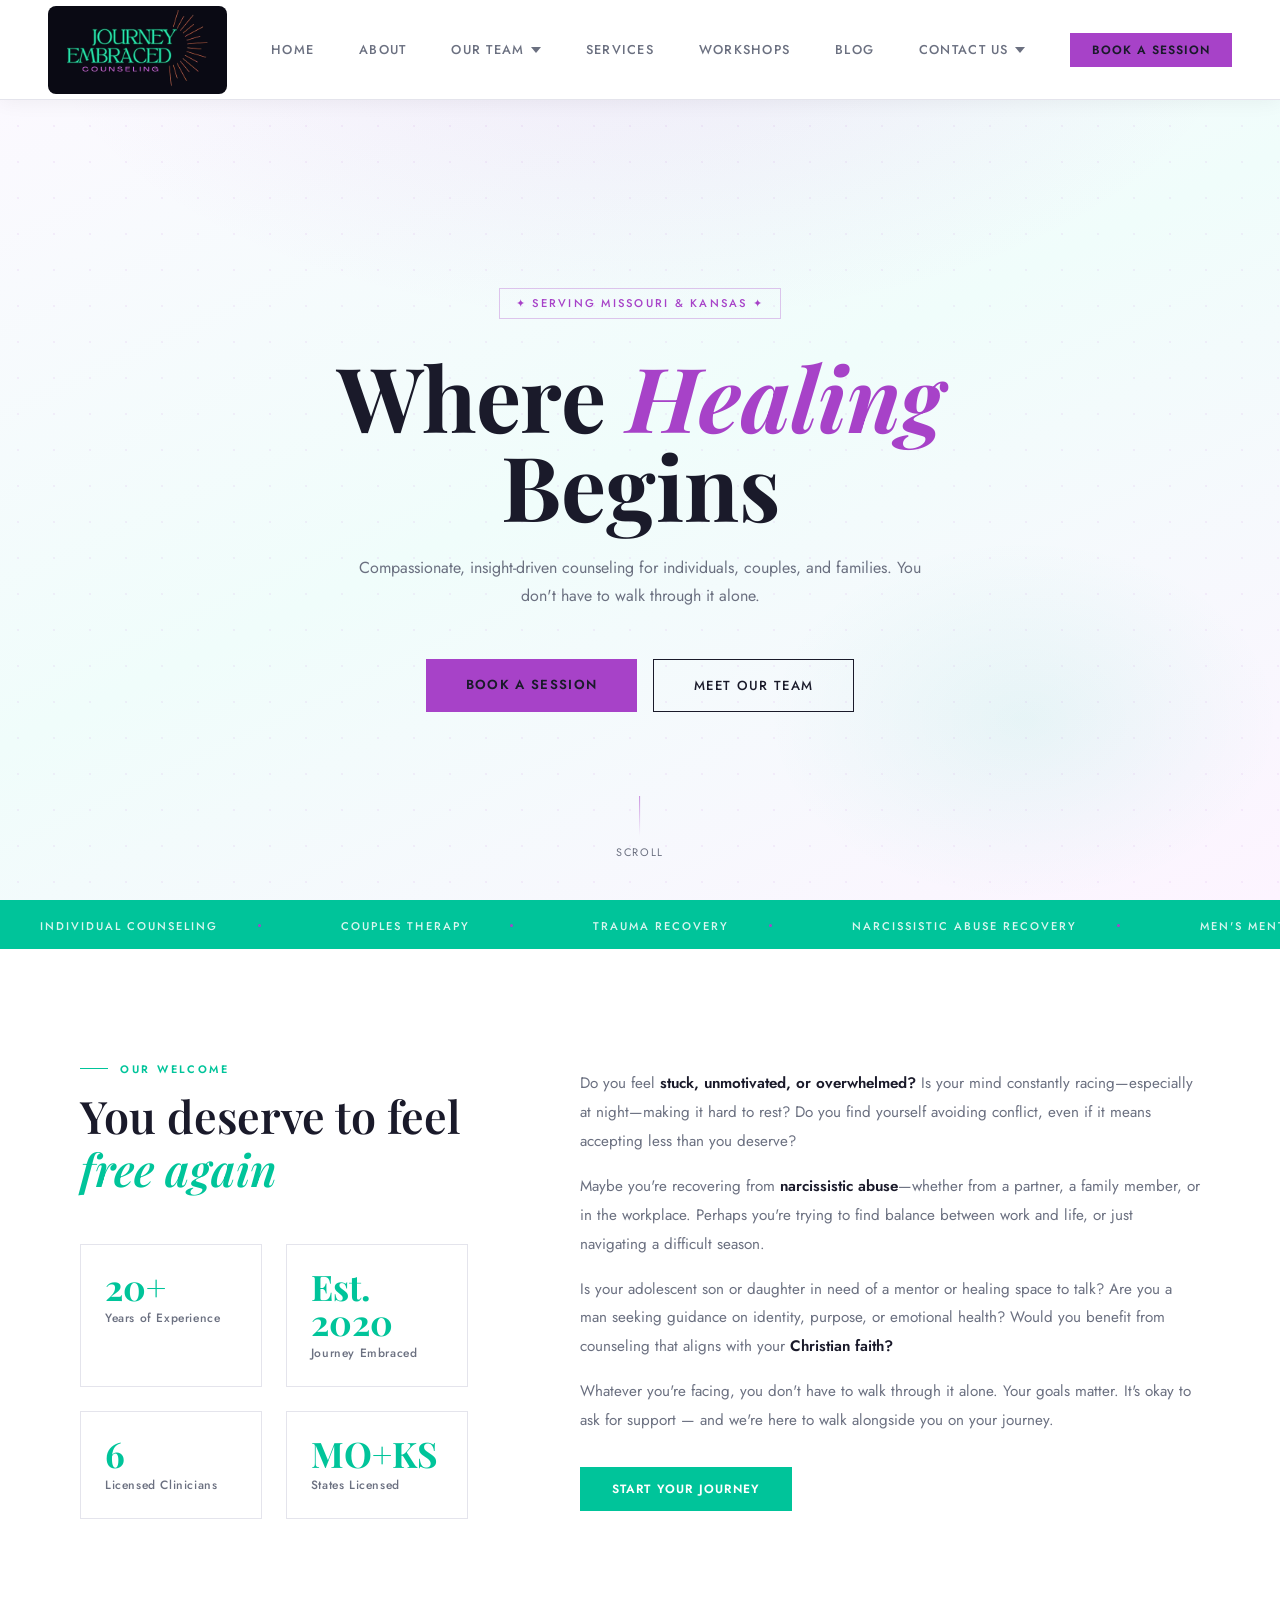
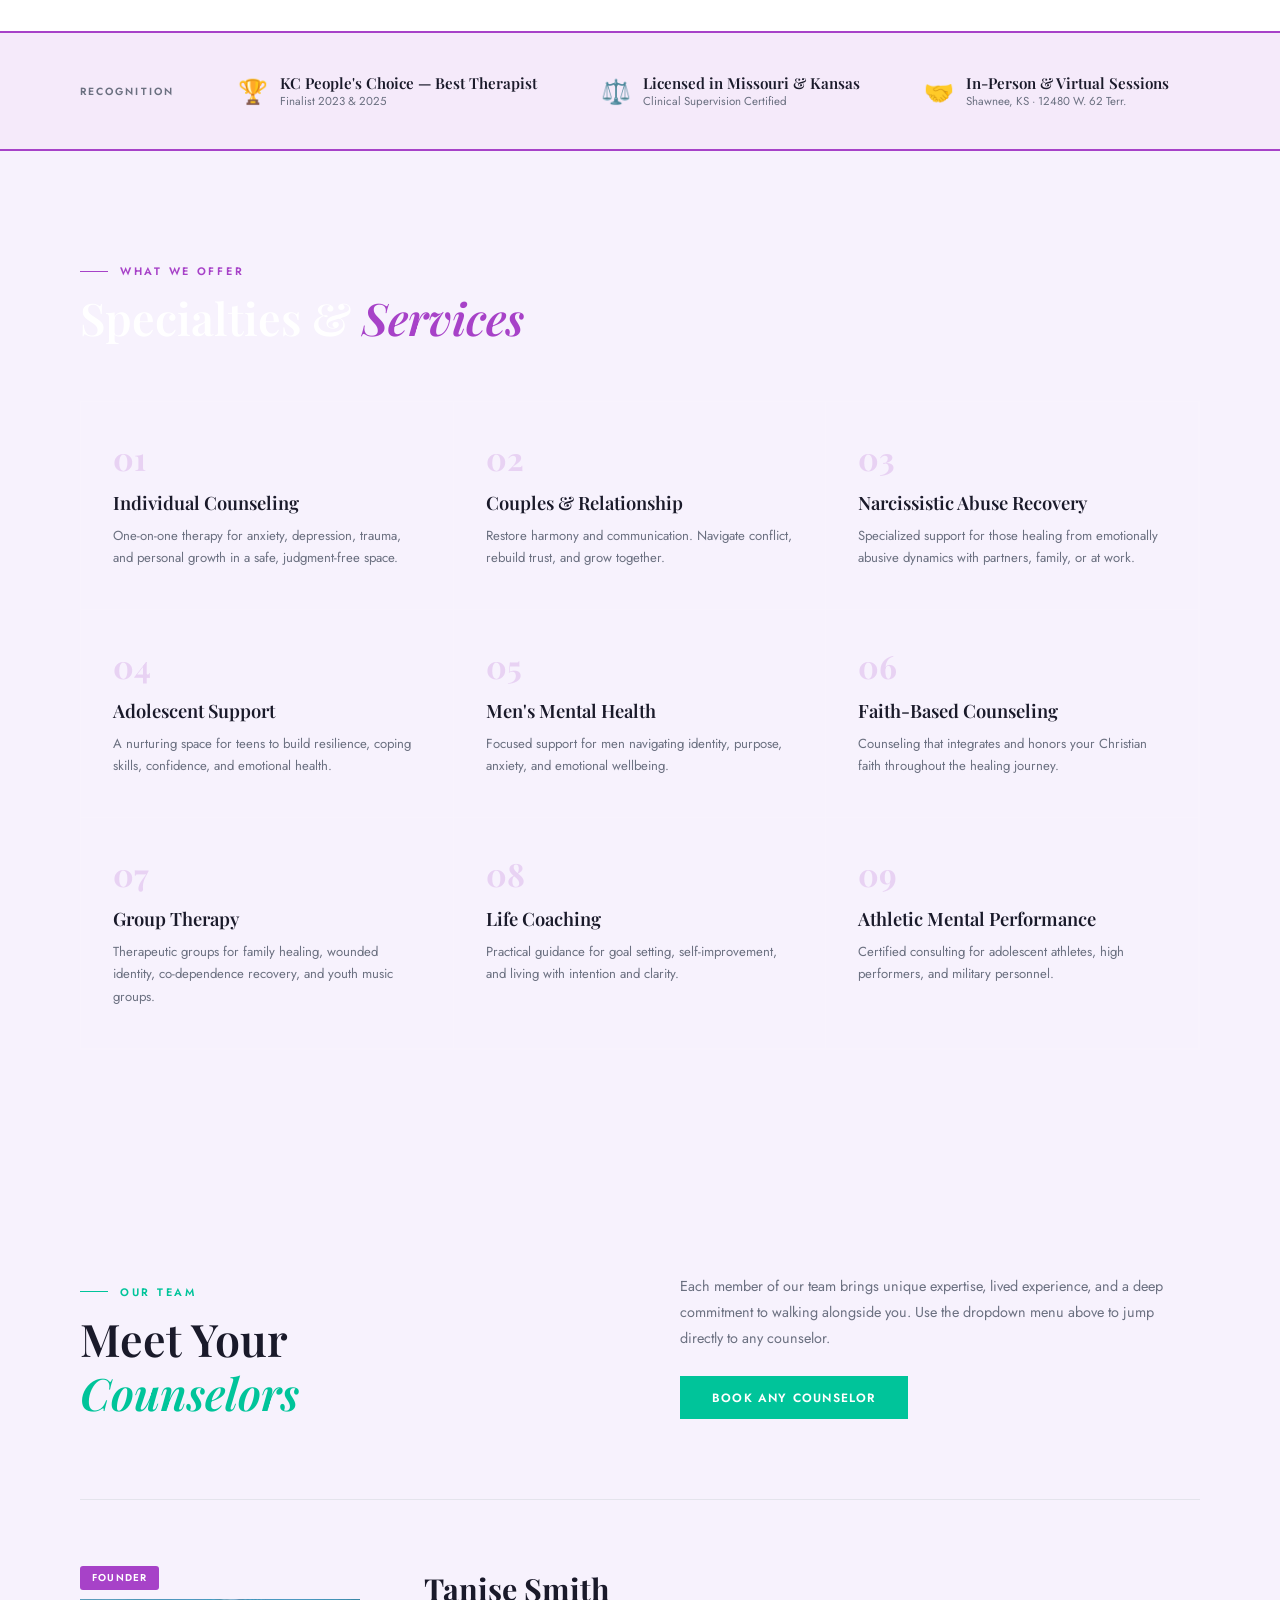
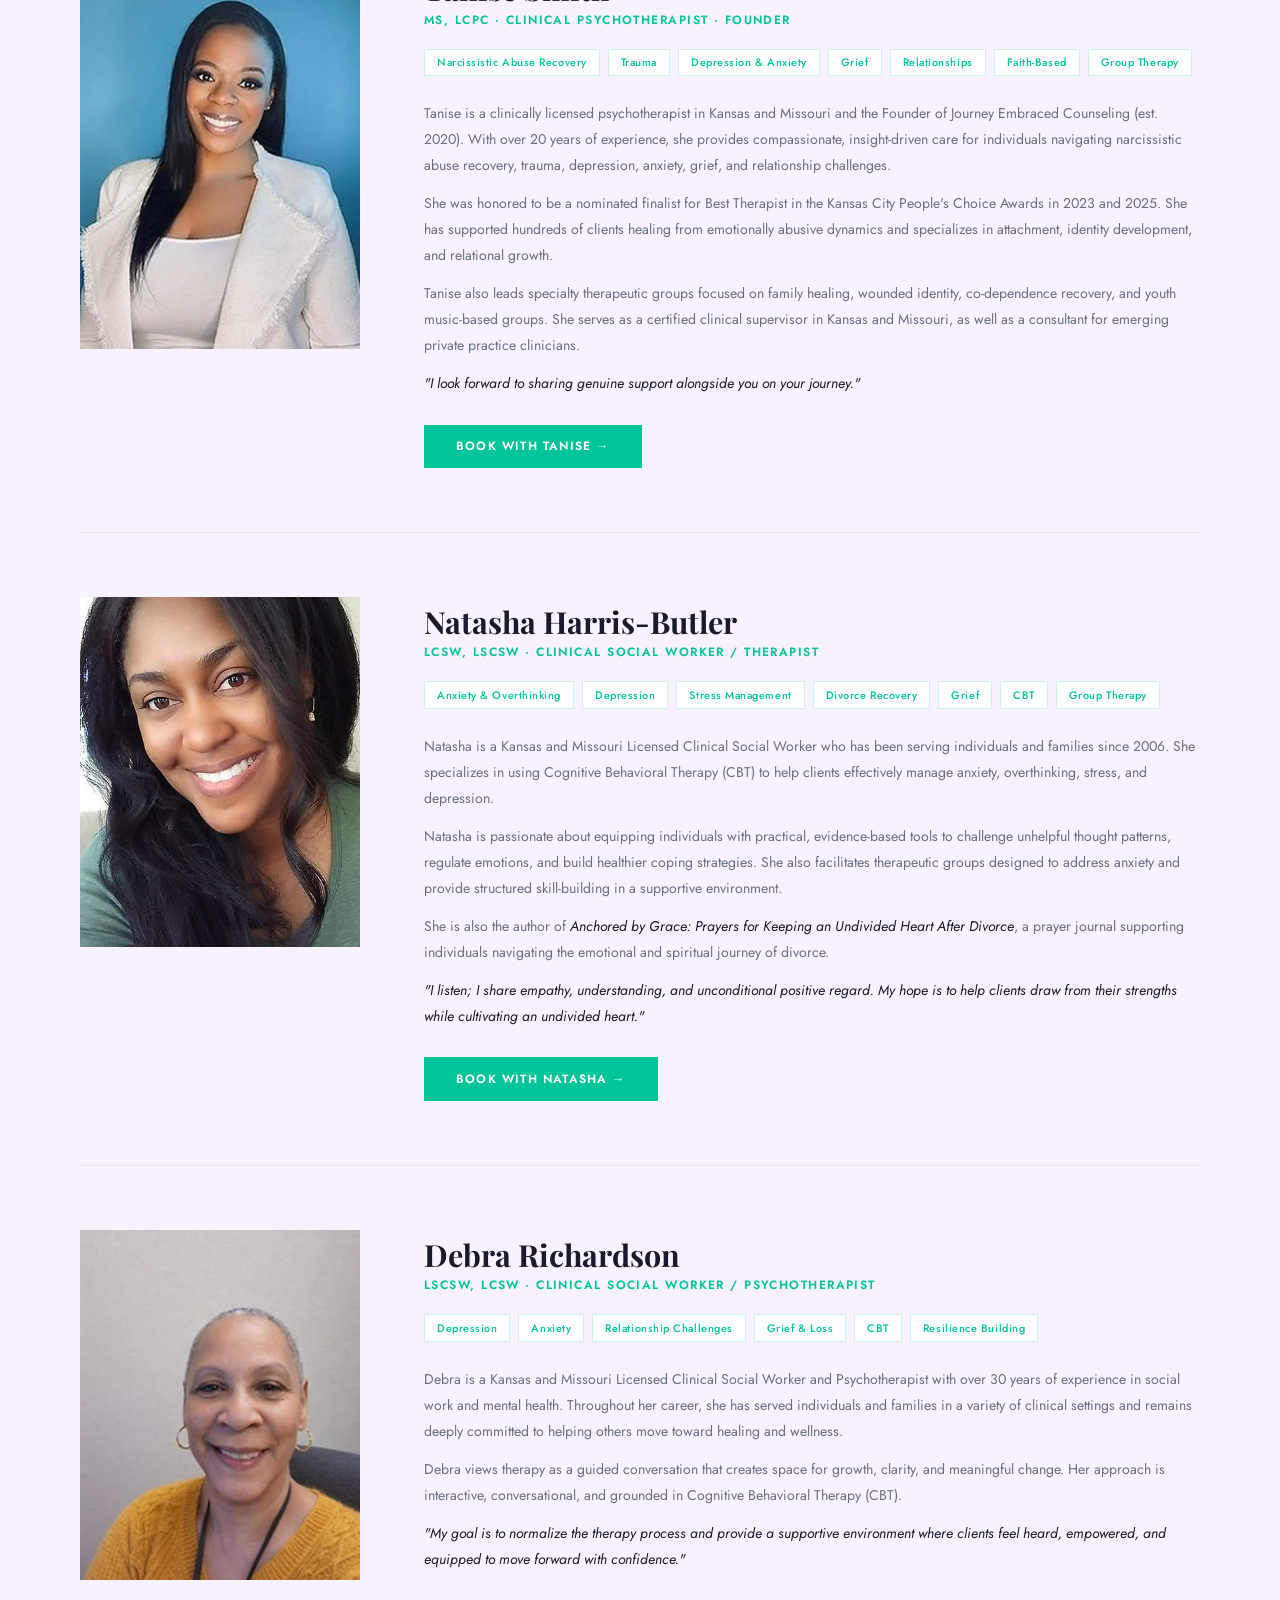
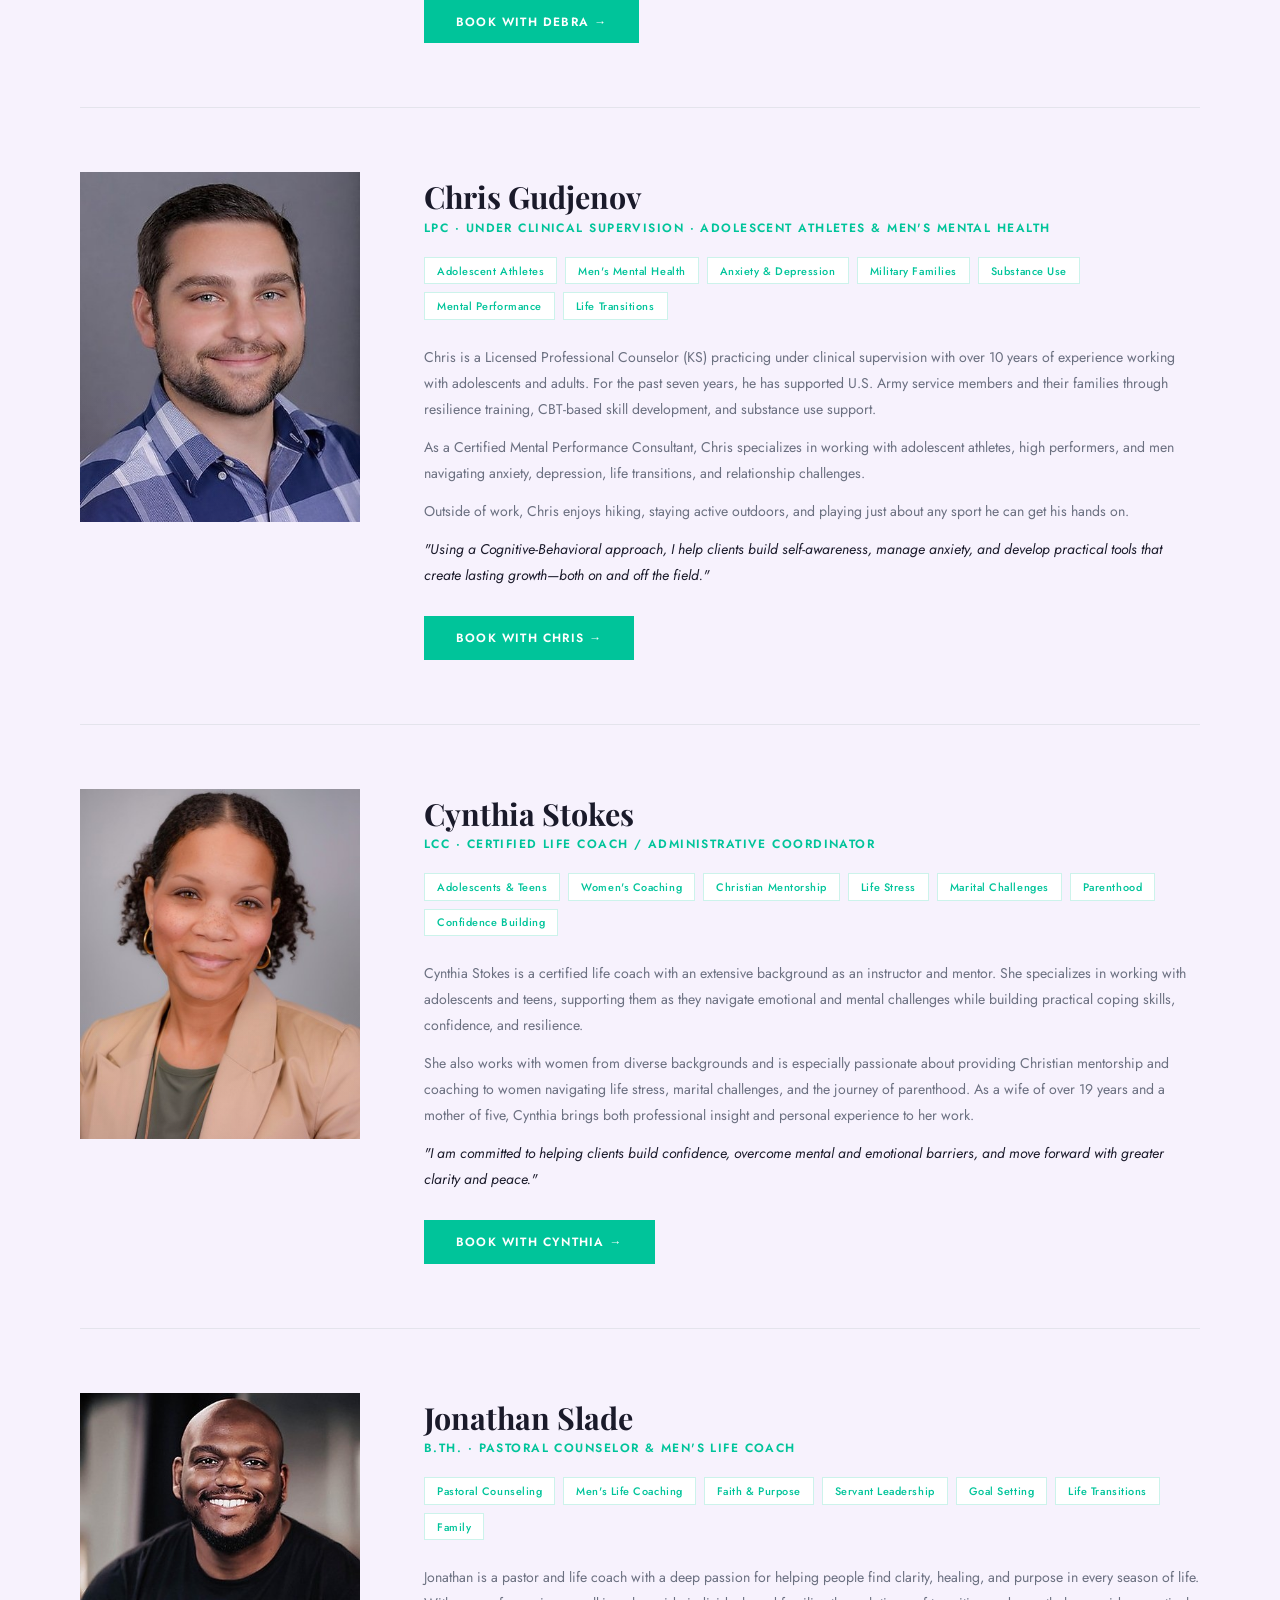
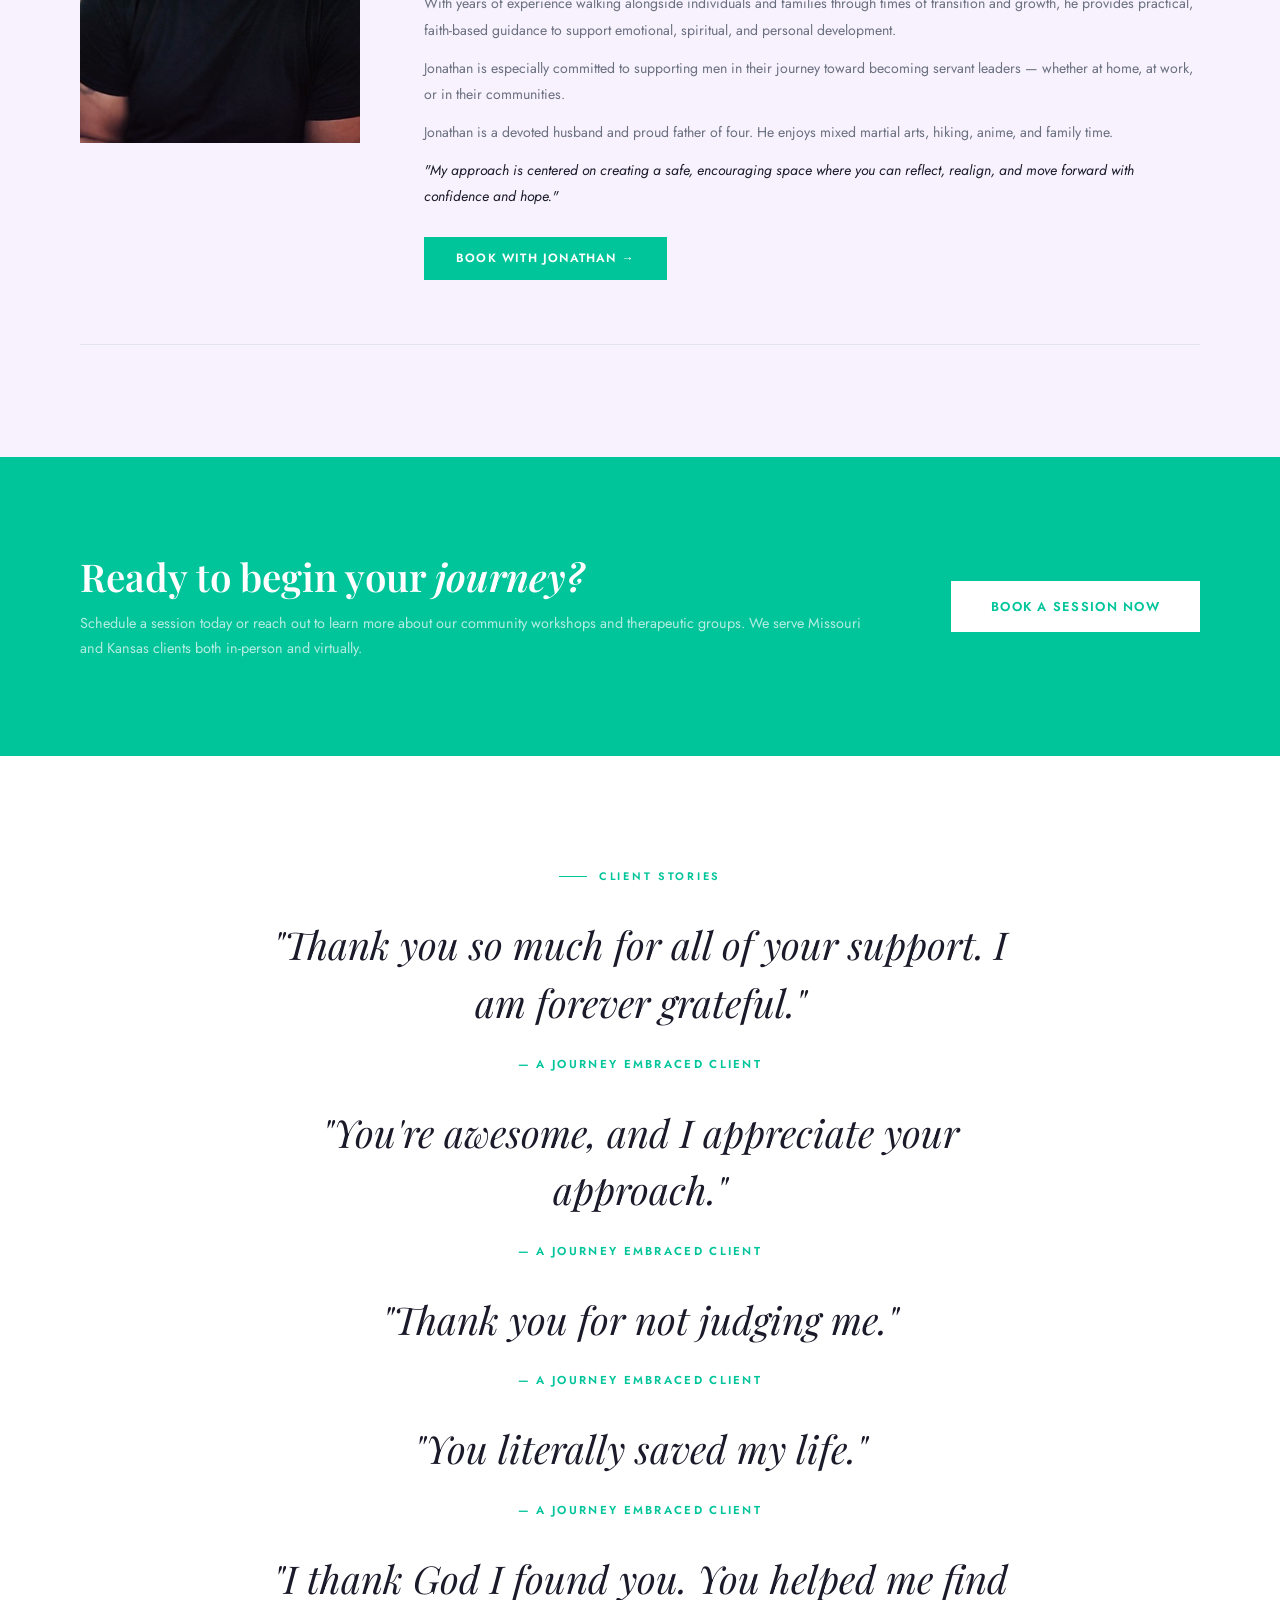
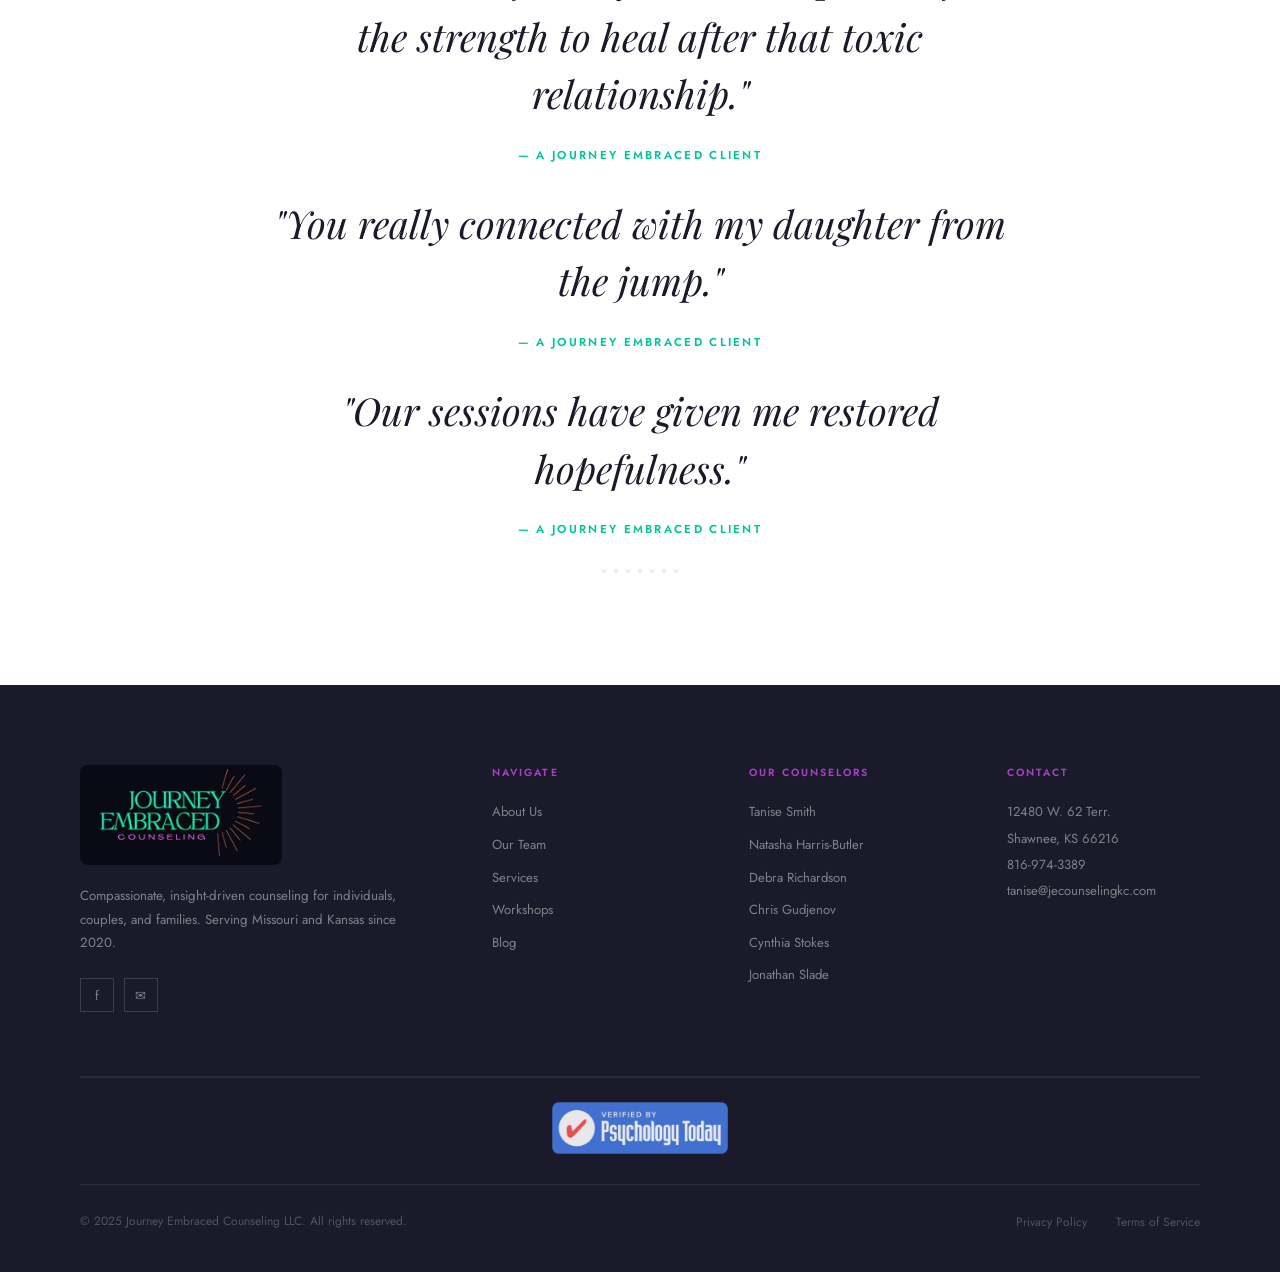
==== commit 8468a60b: "Add files via upload" ====
--- a/index.html
+++ b/index.html
@@ -56,7 +56,7 @@
             <img class="drop-thumb" src="images/chris.jpg" alt="Chris Gudjenov">
             <div class="drop-info">
               <div class="drop-name">Chris Gudjenov</div>
-              <div class="drop-role">LPC · Athletes &amp; Men</div>
+              <div class="drop-role">LPC · Athletes & Men</div>
             </div>
           </a>
           <a class="drop-card" href="#cynthia" role="menuitem">
@@ -78,15 +78,15 @@
       <div class="nav-item"><a href="#services" class="nav-link">Services</a></div>
       <div class="nav-item"><a href="workshops.html" class="nav-link">Workshops</a></div>
       <div class="nav-item"><a href="blog.html" class="nav-link">Blog</a></div>
-      <div class="nav-item">
+      <div class="nav-item" style="position:relative;">
         <button class="nav-link" id="contactDropBtn" aria-expanded="false">
           Contact Us
           <svg viewBox="0 0 10 6" aria-hidden="true"><path d="M0 0l5 6 5-6z"/></svg>
         </button>
         <div class="contact-drop" id="contactDrop">
-          <div class="contact-drop-row">
+          <div class="contact-drop-row contact-drop-row--email">
             <span class="contact-drop-icon">📧</span>
-            <a href="mailto:cstokes@jecounselingkc.com">cstokes@jecounselingkc.com</a>
+            <a href="mailto:cstokes@jecounselingkc.com">cstokes&#64;jecounselingkc.com</a>
           </div>
           <div class="contact-drop-row">
             <span class="contact-drop-icon">📞</span>
@@ -97,7 +97,7 @@
     </div>
 
     <div class="nav-right">
-      <a href="#" class="btn-nav-cta" id="bookNavBtn">Book a Session</a>
+<a href="#" class="btn-nav-cta" id="bookNavBtn">Book a Session</a>
       <button class="mob-toggle" id="mobToggle" aria-label="Open menu" aria-expanded="false">
         <span></span><span></span><span></span>
       </button>
@@ -113,8 +113,7 @@
     <a href="#services">Services</a>
     <a href="workshops.html">Workshops</a>
     <a href="blog.html">Blog</a>
-    <a href="mailto:cstokes@jecounselingkc.com">Contact Us</a>
-    <a href="#" id="mobBook" class="mob-book-link">Book Now</a>
+<a href="#" id="mobBook" class="mob-book-link">Book Now</a>
   </div>
 
   <!-- ══ HERO ══ -->
@@ -263,7 +262,7 @@
           <p>Tanise also leads specialty therapeutic groups focused on family healing, wounded identity, co-dependence recovery, and youth music-based groups. She serves as a certified clinical supervisor in Kansas and Missouri, as well as a consultant for emerging private practice clinicians.</p>
           <p><em>"I look forward to sharing genuine support alongside you on your journey."</em></p>
         </div>
-        <a href="#" class="btn-teal book-counselor-btn" data-counselor="Tanise Smith, MS, LCPC">Book with Tanise →</a>
+        <button class="btn-teal book-counselor-btn" data-counselor="Tanise Smith, MS, LCPC">Book with Tanise →</button>
       </div>
     </div>
 
@@ -287,7 +286,7 @@
           <p>She is also the author of <em>Anchored by Grace: Prayers for Keeping an Undivided Heart After Divorce</em>, a prayer journal supporting individuals navigating the emotional and spiritual journey of divorce.</p>
           <p><em>"I listen; I share empathy, understanding, and unconditional positive regard. My hope is to help clients draw from their strengths while cultivating an undivided heart."</em></p>
         </div>
-        <a href="#" class="btn-teal book-counselor-btn" data-counselor="Natasha Harris-Butler, LCSW">Book with Natasha →</a>
+        <button class="btn-teal book-counselor-btn" data-counselor="Natasha Harris-Butler, LCSW">Book with Natasha →</button>
       </div>
     </div>
 
@@ -310,7 +309,7 @@
           <p>Debra views therapy as a guided conversation that creates space for growth, clarity, and meaningful change. Her approach is interactive, conversational, and grounded in Cognitive Behavioral Therapy (CBT).</p>
           <p><em>"My goal is to normalize the therapy process and provide a supportive environment where clients feel heard, empowered, and equipped to move forward with confidence."</em></p>
         </div>
-        <a href="#" class="btn-teal book-counselor-btn" data-counselor="Debra Richardson, LSCSW">Book with Debra →</a>
+        <button class="btn-teal book-counselor-btn" data-counselor="Debra Richardson, LSCSW">Book with Debra →</button>
       </div>
     </div>
 
@@ -335,7 +334,7 @@
           <p>Outside of work, Chris enjoys hiking, staying active outdoors, and playing just about any sport he can get his hands on.</p>
           <p><em>"Using a Cognitive-Behavioral approach, I help clients build self-awareness, manage anxiety, and develop practical tools that create lasting growth—both on and off the field."</em></p>
         </div>
-        <a href="#" class="btn-teal book-counselor-btn" data-counselor="Chris Gudjenov, LPC">Book with Chris →</a>
+        <button class="btn-teal book-counselor-btn" data-counselor="Chris Gudjenov, LPC">Book with Chris →</button>
       </div>
     </div>
 
@@ -359,7 +358,7 @@
           <p>She also works with women from diverse backgrounds and is especially passionate about providing Christian mentorship and coaching to women navigating life stress, marital challenges, and the journey of parenthood. As a wife of over 19 years and a mother of five, Cynthia brings both professional insight and personal experience to her work.</p>
           <p><em>"I am committed to helping clients build confidence, overcome mental and emotional barriers, and move forward with greater clarity and peace."</em></p>
         </div>
-        <a href="#" class="btn-teal book-counselor-btn" data-counselor="Cynthia Stokes, LCC">Book with Cynthia →</a>
+        <button class="btn-teal book-counselor-btn" data-counselor="Cynthia Stokes, LCC">Book with Cynthia →</button>
       </div>
     </div>
 
@@ -384,7 +383,7 @@
           <p>Jonathan is a devoted husband and proud father of four. He enjoys mixed martial arts, hiking, anime, and family time.</p>
           <p><em>"My approach is centered on creating a safe, encouraging space where you can reflect, realign, and move forward with confidence and hope."</em></p>
         </div>
-        <a href="#" class="btn-teal book-counselor-btn" data-counselor="Jonathan Slade, B.Th.">Book with Jonathan →</a>
+        <button class="btn-teal book-counselor-btn" data-counselor="Jonathan Slade, B.Th.">Book with Jonathan →</button>
       </div>
     </div>
   </section>
@@ -401,6 +400,7 @@
   <!-- ══ TESTIMONIAL ══ -->
   <section class="testimonial">
     <div class="section-label section-label--center">Client Stories</div>
+
     <div class="test-carousel-wrap" style="max-width:750px;margin:0 auto;min-height:120px;">
       <div class="test-slide active"><blockquote class="test-quote">"Thank you so much for all of your support. I am forever grateful."</blockquote><div class="test-author">— A Journey Embraced Client</div></div>
       <div class="test-slide"><blockquote class="test-quote">"You're awesome, and I appreciate your approach."</blockquote><div class="test-author">— A Journey Embraced Client</div></div>
@@ -410,6 +410,7 @@
       <div class="test-slide"><blockquote class="test-quote">"You really connected with my daughter from the jump."</blockquote><div class="test-author">— A Journey Embraced Client</div></div>
       <div class="test-slide"><blockquote class="test-quote">"Our sessions have given me restored hopefulness."</blockquote><div class="test-author">— A Journey Embraced Client</div></div>
     </div>
+
     <div class="test-dots" style="display:flex;justify-content:center;gap:8px;margin-top:2rem;">
       <button class="test-dot active" data-index="0"></button>
       <button class="test-dot" data-index="1"></button>
@@ -429,7 +430,7 @@
         <p class="footer-about">Compassionate, insight-driven counseling for individuals, couples, and families. Serving Missouri and Kansas since 2020.</p>
         <div class="footer-social">
           <a href="https://www.facebook.com/journeyembracedkc" target="_blank" rel="noopener" aria-label="Facebook">f</a>
-          <a href="mailto:cstokes@jecounselingkc.com" aria-label="Email us">✉</a>
+          <a href="mailto:tanise@jecounselingkc.com" aria-label="Email us">✉</a>
         </div>
       </div>
       <div class="footer-col">
@@ -457,7 +458,7 @@
         <h5>Contact</h5>
         <p>12480 W. 62 Terr.<br>Shawnee, KS 66216</p>
         <p><a href="tel:8169743389">816-974-3389</a></p>
-        <p><a href="mailto:cstokes@jecounselingkc.com">cstokes@jecounselingkc.com</a></p>
+        <p><a href="mailto:tanise@jecounselingkc.com">tanise@jecounselingkc.com</a></p>
       </div>
     </div>
     <div class="footer-pt-badge">
@@ -481,46 +482,46 @@
       <div class="modal-h" id="bookingModalTitle">Book a Session</div>
       <div class="modal-sub">Fill out the form below and we'll be in touch to confirm your appointment.</div>
       <form name="booking" netlify netlify-honeypot="bot-field" id="bookingForm">
-        <input type="hidden" name="form-name" value="booking">
-        <p style="display:none"><label>Don't fill this out: <input name="bot-field"></label></p>
-        <div class="fg">
-          <label>Your Name</label>
-          <div class="fg-row">
-            <input type="text" name="first-name" placeholder="First name" autocomplete="given-name" required>
-            <input type="text" name="last-name" placeholder="Last name" autocomplete="family-name" required>
-          </div>
-        </div>
-        <div class="fg"><label>Email</label><input type="email" name="email" placeholder="your@email.com" autocomplete="email" required></div>
-        <div class="fg"><label>Phone</label><input type="tel" name="phone" placeholder="(816) 000-0000" autocomplete="tel"></div>
-        <div class="fg">
-          <label>Select Counselor</label>
-          <select name="counselor" id="counselorSelect">
-            <option value="">Choose a counselor...</option>
-            <option value="Tanise Smith, MS, LCPC">Tanise Smith, MS, LCPC</option>
-            <option value="Natasha Harris-Butler, LCSW">Natasha Harris-Butler, LCSW</option>
-            <option value="Debra Richardson, LSCSW">Debra Richardson, LSCSW</option>
-            <option value="Chris Gudjenov, LPC">Chris Gudjenov, LPC</option>
-            <option value="Cynthia Stokes, LCC">Cynthia Stokes, LCC</option>
-            <option value="Jonathan Slade, B.Th.">Jonathan Slade, B.Th.</option>
-            <option value="No preference">No preference</option>
-          </select>
-        </div>
-        <div class="fg">
-          <label>Service Type</label>
-          <select name="service">
-            <option value="">Select a service...</option>
-            <option>Individual Counseling</option>
-            <option>Couples Therapy</option>
-            <option>Adolescent Support</option>
-            <option>Faith-Based Counseling</option>
-            <option>Life Coaching</option>
-            <option>Narcissistic Abuse Recovery</option>
-            <option>Men's Mental Health</option>
-            <option>Group Therapy</option>
-          </select>
-        </div>
-        <div class="fg"><label>Message (Optional)</label><textarea name="message" placeholder="Brief description of what you'd like to work on..."></textarea></div>
-        <button type="submit" class="btn-modal">Request Appointment</button>
+      <input type="hidden" name="form-name" value="booking">
+      <p style="display:none"><label>Don't fill this out: <input name="bot-field"></label></p>
+      <div class="fg">
+        <label>Your Name</label>
+        <div class="fg-row">
+          <input type="text" name="first-name" placeholder="First name" autocomplete="given-name" required>
+          <input type="text" name="last-name" placeholder="Last name" autocomplete="family-name" required>
+        </div>
+      </div>
+      <div class="fg"><label>Email</label><input type="email" name="email" placeholder="your@email.com" autocomplete="email" required></div>
+      <div class="fg"><label>Phone</label><input type="tel" name="phone" placeholder="(816) 000-0000" autocomplete="tel"></div>
+      <div class="fg">
+        <label>Select Counselor</label>
+        <select name="counselor" id="counselorSelect">
+          <option value="">Choose a counselor...</option>
+          <option value="Tanise Smith, MS, LCPC">Tanise Smith, MS, LCPC</option>
+          <option value="Natasha Harris-Butler, LCSW">Natasha Harris-Butler, LCSW</option>
+          <option value="Debra Richardson, LSCSW">Debra Richardson, LSCSW</option>
+          <option value="Chris Gudjenov, LPC">Chris Gudjenov, LPC</option>
+          <option value="Cynthia Stokes, LCC">Cynthia Stokes, LCC</option>
+          <option value="Jonathan Slade, B.Th.">Jonathan Slade, B.Th.</option>
+          <option value="No preference">No preference</option>
+        </select>
+      </div>
+      <div class="fg">
+        <label>Service Type</label>
+        <select name="service">
+          <option value="">Select a service...</option>
+          <option>Individual Counseling</option>
+          <option>Couples Therapy</option>
+          <option>Adolescent Support</option>
+          <option>Faith-Based Counseling</option>
+          <option>Life Coaching</option>
+          <option>Narcissistic Abuse Recovery</option>
+          <option>Men's Mental Health</option>
+          <option>Group Therapy</option>
+        </select>
+      </div>
+      <div class="fg"><label>Message (Optional)</label><textarea name="message" placeholder="Brief description of what you'd like to work on..."></textarea></div>
+      <button type="submit" class="btn-modal">Request Appointment</button>
       </form>
       <div id="bookingSuccess" class="modal-success" style="display:none;">
         <div class="success-icon">✓</div>
--- a/css/styles.css
+++ b/css/styles.css
@@ -1,363 +1,1360 @@
-/* =====================================================
+/* ============================================================
    Journey Embraced Counseling — styles.css
-   Palette matched to logo:
-     Mint-teal  #00d4a8  (JOURNEY EMBRACED text)
-     Purple     #b44fd4  (COUNSELING text)
-     Coral      #e8623a  (starburst)
-     Near-black #0a0a10  (logo background / dark sections)
-   ===================================================== */
+   ============================================================ */
+
+/* ── CSS Custom Properties ── */
 :root {
-  --ink:          #0a0a10;
-  --mint:         #00d4a8;
-  --mint-light:   #00f0c0;
-  --mint-dim:     #009e80;
-  --purple:       #b44fd4;
-  --purple-light: #cc72ee;
-  --coral:        #e8623a;
-  --cream:        #f2fdfb;
-  --warm:         #f7f2fd;
-  --blush:        #fdf2fb;
-  --stone:        #c8e6e0;
-  --stone-purple: #ddd0ea;
-  --mist:         #4a6a64;
-  --white:        #ffffff;
-  --nav-height:   100px;
-  --pad:          5rem;
-}
-
-*,*::before,*::after{margin:0;padding:0;box-sizing:border-box}
-html{scroll-behavior:smooth}
-body{font-family:'Jost',sans-serif;background:var(--cream);color:var(--ink);overflow-x:hidden}
-
-/* Reveal */
-.reveal{opacity:0;transform:translateY(24px);transition:opacity .65s ease,transform .65s ease}
-.reveal.visible{opacity:1;transform:none}
-
-/* Labels */
-.section-label{font-size:.68rem;font-weight:600;letter-spacing:.25em;text-transform:uppercase;color:var(--mint);margin-bottom:.75rem;display:flex;align-items:center;gap:.75rem}
-.section-label::before{content:'';display:block;width:28px;height:1px;background:var(--mint)}
-.section-label--center{justify-content:center}
-
-.section-title{font-family:'Playfair Display',serif;font-size:clamp(2rem,3.5vw,3rem);font-weight:600;line-height:1.2;color:var(--ink)}
-.section-title em{font-style:italic;color:var(--purple)}
+  --ink:        #1a1a2a;
+  --teal:       #00c49a;
+  --teal-light: #00ddb0;
+  --gold:       #a742c8;
+  --gold-pale:  #f5eafa;
+  --cream:      #ffffff;
+  --warm:       #f7f2fd;
+  --stone:      #e4e4ec;
+  --mist:       #6b7080;
+  --white:      #ffffff;
+
+  --nav-height: 100px;
+  --section-pad-h: 5rem;
+}
+
+/* ── Reset & Base ── */
+*,
+*::before,
+*::after {
+  margin: 0;
+  padding: 0;
+  box-sizing: border-box;
+}
+
+html {
+  scroll-behavior: smooth;
+}
+
+body {
+  font-family: 'Jost', sans-serif;
+  background: var(--cream);
+  color: var(--ink);
+  overflow-x: hidden;
+}
+
+/* ── Scroll Reveal ── */
+.reveal {
+  opacity: 0;
+  transform: translateY(24px);
+  transition: opacity 0.65s ease, transform 0.65s ease;
+}
+.reveal.visible {
+  opacity: 1;
+  transform: translateY(0);
+}
+
+/* ── Section Shared ── */
+.section-label {
+  font-size: 0.68rem;
+  font-weight: 600;
+  letter-spacing: 0.25em;
+  text-transform: uppercase;
+  color: var(--teal);
+  margin-bottom: 0.75rem;
+  display: flex;
+  align-items: center;
+  gap: 0.75rem;
+}
+.section-label::before {
+  content: '';
+  display: block;
+  width: 28px;
+  height: 1px;
+  background: var(--teal);
+}
+.section-label--center {
+  justify-content: center;
+}
+
+.section-title {
+  font-family: 'Playfair Display', serif;
+  font-size: clamp(2rem, 3.5vw, 3rem);
+  font-weight: 600;
+  line-height: 1.2;
+  color: var(--ink);
+}
+.section-title em {
+  font-style: italic;
+  color: var(--teal);
+}
 
 /* ── Buttons ── */
-.btn-gold{
-  font-family:'Jost',sans-serif;font-size:.82rem;font-weight:600;letter-spacing:.1em;
-  text-transform:uppercase;color:var(--ink);background:var(--mint);
-  border:none;padding:1rem 2.5rem;cursor:pointer;text-decoration:none;
-  display:inline-block;transition:background .2s,transform .2s,box-shadow .2s;
-}
-.btn-gold:hover{background:var(--mint-light);transform:translateY(-2px);box-shadow:0 8px 24px rgba(0,212,168,.4)}
-
-.btn-outline-white{
-  font-family:'Jost',sans-serif;font-size:.82rem;font-weight:500;letter-spacing:.1em;
-  text-transform:uppercase;color:#fff;background:transparent;
-  border:1px solid rgba(255,255,255,.4);padding:1rem 2.5rem;cursor:pointer;
-  text-decoration:none;display:inline-block;transition:border-color .2s,background .2s;
-}
-.btn-outline-white:hover{border-color:#fff;background:rgba(255,255,255,.08)}
-
-.btn-teal{
-  font-family:'Jost',sans-serif;font-size:.75rem;font-weight:600;letter-spacing:.1em;
-  text-transform:uppercase;color:var(--ink);background:var(--mint);
-  border:none;padding:.8rem 2rem;cursor:pointer;text-decoration:none;
-  display:inline-block;transition:background .2s,transform .2s;
-}
-.btn-teal:hover{background:var(--mint-light);transform:translateY(-1px)}
-
-.btn-white-solid{
-  font-family:'Jost',sans-serif;font-size:.72rem;font-weight:600;letter-spacing:.16em;
-  text-transform:uppercase;color:var(--ink);background:#fff;
-  border:none;padding:.7rem 1.9rem;cursor:pointer;text-decoration:none;
-  white-space:nowrap;display:inline-block;transition:background .2s,transform .2s,box-shadow .2s;
-  box-shadow:0 2px 10px rgba(0,0,0,.15);
-}
-.btn-white-solid:hover{background:var(--cream);transform:translateY(-1px);box-shadow:0 4px 16px rgba(0,0,0,.2)}
-
-/* ── Nav ── */
-nav{
-  position:fixed;top:0;left:0;right:0;z-index:1000;
-  background:rgba(10,10,16,.97);backdrop-filter:blur(16px);
-  display:flex;align-items:center;justify-content:space-between;
-  padding:0 3rem;height:var(--nav-height);
-  border-bottom:1px solid rgba(0,212,168,.2);
-}
-.nav-logo img{height:88px;width:auto;display:block}
-.nav-center{display:flex;align-items:center}
-.nav-item{position:relative}
-.nav-link{
-  display:flex;align-items:center;gap:.4rem;
-  font-family:'Jost',sans-serif;font-size:.8rem;font-weight:500;
-  letter-spacing:.1em;text-transform:uppercase;
-  color:rgba(255,255,255,.75);text-decoration:none;
-  padding:0 1.4rem;height:var(--nav-height);
-  transition:color .2s;cursor:pointer;border:none;background:none;
-}
-.nav-link:hover,.nav-link.active{color:var(--mint)}
-.nav-link svg{width:10px;height:10px;fill:currentColor;transition:transform .2s}
-.nav-item.open .nav-link svg{transform:rotate(180deg)}
-
-.mega-drop{
-  position:absolute;top:var(--nav-height);left:50%;
-  transform:translateX(-50%) translateY(-8px);
-  background:var(--ink);border:1px solid rgba(0,212,168,.18);
-  border-top:2px solid var(--mint);
-  padding:1.5rem;display:grid;grid-template-columns:repeat(3,1fr);
-  gap:.75rem;width:640px;opacity:0;pointer-events:none;
-  transition:opacity .22s ease,transform .22s ease;
-  box-shadow:0 20px 60px rgba(0,0,0,.6);
-}
-.nav-item.open .mega-drop{opacity:1;pointer-events:all;transform:translateX(-50%) translateY(0)}
-
-.drop-card{display:flex;align-items:center;gap:.75rem;padding:.65rem .85rem;text-decoration:none;border-radius:4px;transition:background .15s;cursor:pointer;border:none;background:none;width:100%;text-align:left}
-.drop-card:hover{background:rgba(0,212,168,.08)}
-.drop-thumb{width:44px;height:44px;border-radius:50%;object-fit:cover;object-position:top;border:2px solid rgba(0,212,168,.45);flex-shrink:0}
-.drop-name{font-size:.78rem;font-weight:500;color:#fff;line-height:1.2;white-space:nowrap;overflow:hidden;text-overflow:ellipsis}
-.drop-role{font-size:.67rem;color:rgba(0,212,168,.85);letter-spacing:.03em;white-space:nowrap;overflow:hidden;text-overflow:ellipsis}
-
-.nav-right{display:flex;align-items:center;gap:.75rem}
-.btn-nav-ghost{
-  font-family:'Jost',sans-serif;font-size:.75rem;font-weight:500;letter-spacing:.08em;
-  text-transform:uppercase;color:rgba(255,255,255,.75);background:none;
-  border:1px solid rgba(255,255,255,.25);padding:.5rem 1.2rem;
-  cursor:pointer;text-decoration:none;transition:border-color .2s,color .2s;
-}
-.btn-nav-ghost:hover{border-color:var(--mint);color:var(--mint)}
-.btn-nav-cta{
-  font-family:'Jost',sans-serif;font-size:.75rem;font-weight:600;letter-spacing:.08em;
-  text-transform:uppercase;color:var(--ink);background:var(--mint);
-  border:none;padding:.5rem 1.4rem;cursor:pointer;text-decoration:none;
-  transition:background .2s,transform .2s;
-}
-.btn-nav-cta:hover{background:var(--mint-light);transform:translateY(-1px)}
-
-.mob-toggle{display:none;background:none;border:none;cursor:pointer;flex-direction:column;gap:5px;padding:4px}
-.mob-toggle span{display:block;width:22px;height:1.5px;background:rgba(255,255,255,.7);transition:transform .3s,opacity .3s;transform-origin:center}
-.mob-toggle.open span:nth-child(1){transform:translateY(6.5px) rotate(45deg)}
-.mob-toggle.open span:nth-child(2){opacity:0;transform:scaleX(0)}
-.mob-toggle.open span:nth-child(3){transform:translateY(-6.5px) rotate(-45deg)}
-
-/* Mobile menu */
-.mob-menu{position:fixed;inset:0;z-index:999;background:var(--ink);display:flex;flex-direction:column;align-items:center;justify-content:center;gap:1.5rem;transform:translateX(100%);transition:transform .35s ease}
-.mob-menu.open{transform:translateX(0)}
-.mob-menu a{font-family:'Playfair Display',serif;font-size:2rem;font-weight:400;font-style:italic;color:rgba(255,255,255,.8);text-decoration:none;transition:color .2s}
-.mob-menu a:hover{color:var(--mint)}
-.mob-book-link{color:var(--mint) !important}
-.mob-close{position:absolute;top:1.5rem;right:2rem;background:none;border:none;cursor:pointer;font-size:1.3rem;color:rgba(255,255,255,.5);transition:color .2s}
-.mob-close:hover{color:#fff}
+.btn-gold {
+  font-family: 'Jost', sans-serif;
+  font-size: 0.82rem;
+  font-weight: 600;
+  letter-spacing: 0.1em;
+  text-transform: uppercase;
+  color: var(--ink);
+  background: var(--gold);
+  border: none;
+  padding: 1rem 2.5rem;
+  cursor: pointer;
+  text-decoration: none;
+  transition: background 0.2s, transform 0.2s, box-shadow 0.2s;
+  display: inline-block;
+}
+.btn-gold:hover {
+  background: #e0be6a;
+  transform: translateY(-2px);
+  box-shadow: 0 8px 24px rgba(167, 66, 200, 0.3);
+}
+
+.btn-outline-white {
+  font-family: 'Jost', sans-serif;
+  font-size: 0.82rem;
+  font-weight: 500;
+  letter-spacing: 0.1em;
+  text-transform: uppercase;
+  color: var(--ink);
+  background: transparent;
+  border: 1.5px solid var(--ink);
+  padding: 1rem 2.5rem;
+  cursor: pointer;
+  text-decoration: none;
+  transition: border-color 0.2s, background 0.2s, color 0.2s;
+  display: inline-block;
+}
+.btn-outline-white:hover {
+  border-color: var(--gold);
+  color: var(--gold);
+  background: transparent;
+}
+
+.btn-teal {
+  font-family: 'Jost', sans-serif;
+  font-size: 0.75rem;
+  font-weight: 600;
+  letter-spacing: 0.1em;
+  text-transform: uppercase;
+  color: white;
+  background: var(--teal);
+  border: none;
+  padding: 0.8rem 2rem;
+  cursor: pointer;
+  text-decoration: none;
+  transition: background 0.2s, transform 0.2s;
+  display: inline-block;
+}
+.btn-teal:hover {
+  background: var(--teal-light);
+  transform: translateY(-1px);
+}
+
+.btn-white-solid {
+  font-family: 'Jost', sans-serif;
+  font-size: 0.8rem;
+  font-weight: 600;
+  letter-spacing: 0.1em;
+  text-transform: uppercase;
+  color: var(--teal);
+  background: white;
+  border: none;
+  padding: 1rem 2.5rem;
+  cursor: pointer;
+  text-decoration: none;
+  white-space: nowrap;
+  transition: background 0.2s, transform 0.2s;
+  display: inline-block;
+}
+.btn-white-solid:hover {
+  background: var(--cream);
+  transform: translateY(-1px);
+}
+
+/* ── Navigation ── */
+nav {
+  position: fixed;
+  top: 0;
+  left: 0;
+  right: 0;
+  z-index: 1000;
+  background: rgba(255, 255, 255, 0.97);
+  backdrop-filter: blur(16px);
+  display: flex;
+  align-items: center;
+  justify-content: space-between;
+  padding: 0 3rem;
+  height: var(--nav-height);
+  border-bottom: 1px solid #e4e4ec;
+  box-shadow: 0 1px 20px rgba(0, 0, 0, 0.06);
+}
+
+.nav-logo img {
+  height: 88px;
+  width: auto;
+  display: block;
+  background: #0a0a14;
+  border-radius: 8px;
+  padding: 4px 10px;
+}
+
+.nav-center {
+  display: flex;
+  align-items: center;
+}
+
+.nav-item {
+  position: relative;
+}
+
+.nav-link {
+  display: flex;
+  align-items: center;
+  gap: 0.4rem;
+  font-family: 'Jost', sans-serif;
+  font-size: 0.8rem;
+  font-weight: 500;
+  letter-spacing: 0.1em;
+  text-transform: uppercase;
+  color: #6b7080;
+  text-decoration: none;
+  padding: 0 1.4rem;
+  height: var(--nav-height);
+  transition: color 0.2s;
+  cursor: pointer;
+  border: none;
+  background: none;
+}
+.nav-link:hover,
+.nav-link.active {
+  color: var(--gold);
+}
+
+.nav-link svg {
+  width: 10px;
+  height: 10px;
+  fill: currentColor;
+  transition: transform 0.2s;
+}
+.nav-item.open .nav-link svg {
+  transform: rotate(180deg);
+}
+
+/* Mega Dropdown */
+.mega-drop {
+  position: absolute;
+  top: var(--nav-height);
+  left: 50%;
+  transform: translateX(-50%) translateY(-8px);
+  background: #ffffff;
+  border: 1px solid #e4e4ec;
+  border-top: 2px solid var(--gold);
+  padding: 1.5rem;
+  display: grid;
+  grid-template-columns: repeat(3, 1fr);
+  gap: 0.75rem;
+  width: 640px;
+  opacity: 0;
+  pointer-events: none;
+  transition: opacity 0.22s ease, transform 0.22s ease;
+  box-shadow: 0 20px 60px rgba(0, 0, 0, 0.4);
+}
+.nav-item.open .mega-drop {
+  opacity: 1;
+  pointer-events: all;
+  transform: translateX(-50%) translateY(0);
+}
+
+.drop-card {
+  display: flex;
+  align-items: center;
+  gap: 0.75rem;
+  padding: 0.65rem 0.85rem;
+  text-decoration: none;
+  border-radius: 4px;
+  transition: background 0.15s;
+  cursor: pointer;
+  border: none;
+  background: none;
+  width: 100%;
+  text-align: left;
+}
+.drop-card:hover {
+  background: var(--gold-pale);
+}
+
+.drop-thumb {
+  width: 44px;
+  height: 44px;
+  border-radius: 50%;
+  object-fit: cover;
+  object-position: top;
+  border: 2px solid rgba(167, 66, 200, 0.25);
+  flex-shrink: 0;
+}
+
+.drop-info {
+  flex: 1;
+  min-width: 0;
+}
+
+.drop-name {
+  font-family: 'Jost', sans-serif;
+  font-size: 0.78rem;
+  font-weight: 500;
+  color: var(--ink);
+  line-height: 1.2;
+  white-space: nowrap;
+  overflow: hidden;
+  text-overflow: ellipsis;
+}
+
+.drop-role {
+  font-size: 0.67rem;
+  color: rgba(0, 196, 154, 0.85);
+  font-weight: 400;
+  letter-spacing: 0.03em;
+  white-space: nowrap;
+  overflow: hidden;
+  text-overflow: ellipsis;
+}
+
+/* Nav Right */
+.nav-right {
+  display: flex;
+  align-items: center;
+  gap: 0.75rem;
+}
+
+
+
+.btn-nav-cta {
+  font-family: 'Jost', sans-serif;
+  font-size: 0.75rem;
+  font-weight: 600;
+  letter-spacing: 0.08em;
+  text-transform: uppercase;
+  color: var(--ink);
+  background: var(--gold);
+  border: none;
+  padding: 0.5rem 1.4rem;
+  cursor: pointer;
+  text-decoration: none;
+  transition: background 0.2s, transform 0.2s;
+}
+.btn-nav-cta:hover {
+  background: #e0be6a;
+  transform: translateY(-1px);
+}
+
+/* Mobile Toggle */
+.mob-toggle {
+  display: none;
+  background: none;
+  border: none;
+  cursor: pointer;
+  flex-direction: column;
+  gap: 5px;
+  padding: 4px;
+}
+.mob-toggle span {
+  display: block;
+  width: 22px;
+  height: 1.5px;
+  background: #1a1a2a;
+  transition: transform 0.3s ease, opacity 0.3s ease;
+  transform-origin: center;
+}
+.mob-toggle.open span:nth-child(1) { transform: translateY(6.5px) rotate(45deg); }
+.mob-toggle.open span:nth-child(2) { opacity: 0; transform: scaleX(0); }
+.mob-toggle.open span:nth-child(3) { transform: translateY(-6.5px) rotate(-45deg); }
+
+/* ── Mobile Menu ── */
+.mob-menu {
+  position: fixed;
+  inset: 0;
+  z-index: 999;
+  background: #ffffff;
+  display: flex;
+  flex-direction: column;
+  align-items: center;
+  justify-content: center;
+  gap: 1.5rem;
+  transform: translateX(100%);
+  transition: transform 0.35s ease;
+}
+.mob-menu.open {
+  transform: translateX(0);
+}
+.mob-menu a {
+  font-family: 'Playfair Display', serif;
+  font-size: 2rem;
+  font-weight: 400;
+  font-style: italic;
+  color: rgba(255, 255, 255, 0.8);
+  text-decoration: none;
+  transition: color 0.2s;
+}
+.mob-menu a:hover {
+  color: var(--gold);
+}
+.mob-book-link {
+  color: var(--gold) !important;
+}
+.mob-close {
+  position: absolute;
+  top: 1.5rem;
+  right: 2rem;
+  background: none;
+  border: none;
+  cursor: pointer;
+  font-size: 1.3rem;
+  color: rgba(255, 255, 255, 0.5);
+  transition: color 0.2s;
+}
+.mob-close:hover {
+  color: white;
+}
 
 /* ── Hero ── */
-.hero{
-  min-height:100vh;background:var(--ink);
-  display:flex;flex-direction:column;align-items:center;justify-content:center;
-  padding-top:var(--nav-height);position:relative;overflow:hidden;text-align:center;
-}
-.hero-bg{
-  position:absolute;inset:0;
+.hero {
+  min-height: 100vh;
+  background: linear-gradient(155deg, #fdf8ff 0%, #f0fdfb 50%, #fdf4ff 100%);
+  display: flex;
+  flex-direction: column;
+  align-items: center;
+  justify-content: center;
+  padding-top: var(--nav-height);
+  position: relative;
+  overflow: hidden;
+  text-align: center;
+}
+
+.hero-bg {
+  position: absolute;
+  inset: 0;
   background:
-    radial-gradient(ellipse 90% 70% at 50% -5%, rgba(0,212,168,.2) 0%,transparent 60%),
-    radial-gradient(ellipse 50% 45% at 10% 88%, rgba(180,79,212,.14) 0%,transparent 55%),
-    radial-gradient(ellipse 45% 40% at 92% 72%, rgba(232,98,58,.1) 0%,transparent 55%);
-}
-.hero-grid-bg{
-  position:absolute;inset:0;
-  background-image:radial-gradient(circle,rgba(0,212,168,.055) 1px,transparent 1px);
-  background-size:44px 44px;
-}
-.hero-content{position:relative;z-index:2;max-width:820px;padding:2rem}
-.hero-tag{
-  display:inline-flex;align-items:center;gap:.6rem;
-  font-size:.7rem;font-weight:500;letter-spacing:.2em;text-transform:uppercase;
-  color:var(--mint);margin-bottom:2rem;
-  border:1px solid rgba(0,212,168,.35);padding:.4rem 1.2rem;border-radius:30px;
-}
-.hero h1{font-family:'Playfair Display',serif;font-size:clamp(3.5rem,7vw,6.5rem);font-weight:700;line-height:1;color:#fff;margin-bottom:1.5rem}
-.hero h1 em{font-style:italic;color:var(--mint)}
-.hero-sub{font-size:1rem;line-height:1.8;color:rgba(255,255,255,.55);max-width:580px;margin:0 auto 3rem}
-.hero-btns{display:flex;gap:1rem;justify-content:center;flex-wrap:wrap}
-.hero-scroll{
-  position:absolute;bottom:2.5rem;left:50%;transform:translateX(-50%);
-  display:flex;flex-direction:column;align-items:center;gap:.5rem;
-  color:rgba(255,255,255,.3);font-size:.68rem;letter-spacing:.15em;text-transform:uppercase;
-  animation:bounce 2s infinite;
-}
-.hero-scroll-line{width:1px;height:40px;background:linear-gradient(to bottom,rgba(0,212,168,.6),transparent)}
-@keyframes bounce{0%,100%{transform:translateX(-50%) translateY(0)}50%{transform:translateX(-50%) translateY(6px)}}
-
-/* Ticker — purple bg, mint dots */
-.ticker{background:var(--purple);padding:.8rem 0;overflow:hidden;white-space:nowrap}
-.ticker-track{display:inline-flex;animation:tick 35s linear infinite}
-.tick-item{font-size:.7rem;font-weight:500;letter-spacing:.18em;text-transform:uppercase;color:rgba(255,255,255,.9);padding:0 2.5rem;display:inline-flex;align-items:center;gap:2.5rem}
-.tick-sep{width:3px;height:3px;background:var(--mint);border-radius:50%}
-@keyframes tick{from{transform:translateX(0)}to{transform:translateX(-50%)}}
-
-/* ── Welcome ── */
-.welcome{padding:7rem var(--pad);display:grid;grid-template-columns:1fr 1.6fr;gap:7rem;align-items:center;background:var(--cream)}
-.welcome-left{position:relative}
-.welcome-stat-block{margin-top:3rem;display:grid;grid-template-columns:1fr 1fr;gap:1.5rem}
-.stat-item{padding:1.5rem;border:1px solid var(--stone);background:#fff}
-.stat-num{font-family:'Playfair Display',serif;font-size:2.2rem;font-weight:700;color:var(--purple);line-height:1;margin-bottom:.3rem}
-.stat-label{font-size:.75rem;font-weight:500;color:var(--mist);letter-spacing:.05em}
-.welcome-right p{font-size:.95rem;line-height:1.9;color:var(--mist);margin-bottom:1rem}
-.welcome-right p strong{color:var(--ink);font-weight:600}
-.welcome-right .cta-wrap{margin-top:2rem}
-
-/* Awards — very light mint tint */
-.awards-band{
-  background:#edfaf7;
-  padding:2.5rem var(--pad);display:flex;align-items:center;gap:4rem;flex-wrap:wrap;
-  border-top:2px solid rgba(0,212,168,.25);border-bottom:2px solid rgba(0,212,168,.25);
-}
-.award-label{font-size:.65rem;font-weight:600;letter-spacing:.2em;text-transform:uppercase;color:var(--mist);white-space:nowrap}
-.award-pill{display:flex;align-items:center;gap:.75rem}
-.award-icon{font-size:1.5rem}
-.award-text{font-family:'Playfair Display',serif;font-size:.95rem;font-weight:600;color:var(--ink)}
-.award-year{font-size:.72rem;color:var(--mist)}
-
-/* Services — dark section, ink bg */
-.services{padding:7rem var(--pad);background:var(--ink)}
-.services .section-label{color:var(--mint)}
-.services .section-label::before{background:var(--mint)}
-.services-title{color:#fff}
-.services-title em{color:var(--mint)}
-.services-grid{margin-top:3.5rem;display:grid;grid-template-columns:repeat(3,1fr);border:1px solid rgba(255,255,255,.07)}
-.svc-card{padding:2.5rem 2rem;border-right:1px solid rgba(255,255,255,.07);border-bottom:1px solid rgba(255,255,255,.07);transition:background .25s;cursor:default}
-.svc-card:hover{background:rgba(0,212,168,.07)}
-.svc-num{font-family:'Playfair Display',serif;font-size:2rem;font-weight:700;color:rgba(0,212,168,.18);line-height:1;margin-bottom:1rem;transition:color .25s}
-.svc-card:hover .svc-num{color:rgba(0,212,168,.45)}
-.svc-title{font-family:'Playfair Display',serif;font-size:1.15rem;font-weight:600;color:#fff;margin-bottom:.6rem}
-.svc-desc{font-size:.82rem;line-height:1.7;color:rgba(255,255,255,.45)}
-
-/* Counselors — soft lavender-blush bg */
-.counselors{padding:7rem var(--pad);background:var(--warm)}
-.counselors-intro{display:grid;grid-template-columns:1fr 1fr;gap:5rem;align-items:end;margin-bottom:5rem}
-.counselors-intro-text{font-size:.9rem;line-height:1.8;color:var(--mist);margin-bottom:1.5rem}
-.counselor-section{padding:4rem 0;border-top:1px solid var(--stone-purple);display:grid;grid-template-columns:280px 1fr;gap:4rem;align-items:start}
-.counselor-section:last-child{border-bottom:1px solid var(--stone-purple)}
-.counselor-photo-col{position:relative}
-.counselor-photo-wrap{overflow:hidden;position:relative}
-.counselor-photo-wrap::after{content:'';position:absolute;inset:0;background:linear-gradient(to bottom,transparent 65%,rgba(180,79,212,.07));pointer-events:none}
-.counselor-photo{width:100%;aspect-ratio:4/5;object-fit:cover;object-position:top;display:block;transition:transform .4s ease}
-.counselor-section:hover .counselor-photo{transform:scale(1.02)}
-.counselor-badge{position:absolute;top:1rem;left:1rem;background:var(--purple);padding:.3rem .75rem;font-size:.65rem;font-weight:600;letter-spacing:.12em;text-transform:uppercase;color:#fff;z-index:1}
-.counselor-info{padding-top:.5rem}
-.counselor-name{font-family:'Playfair Display',serif;font-size:1.9rem;font-weight:700;color:var(--ink);line-height:1.1;margin-bottom:.3rem}
-.counselor-cred{font-size:.75rem;font-weight:600;letter-spacing:.12em;text-transform:uppercase;color:var(--mint-dim);margin-bottom:1.25rem}
-.counselor-specialties{display:flex;flex-wrap:wrap;gap:.5rem;margin-bottom:1.5rem}
-.spec-tag{font-size:.68rem;font-weight:500;letter-spacing:.04em;background:#fff;color:var(--purple);border:1px solid rgba(180,79,212,.22);padding:.3rem .8rem;border-radius:20px}
-.counselor-bio{font-size:.88rem;line-height:1.85;color:var(--mist);margin-bottom:1.75rem}
-.counselor-bio p{margin-bottom:.75rem}
-.counselor-bio p:last-child{margin-bottom:0}
-.counselor-bio em{font-style:italic;color:var(--purple)}
-
-/* Booking banner — deep dark gradient, mint + purple */
-.booking-banner{
-  background:linear-gradient(135deg,#0a0a10 0%,#16082a 55%,#081a14 100%);
-  border-top:1px solid rgba(0,212,168,.18);
-  padding:6rem var(--pad);display:grid;grid-template-columns:1fr auto;gap:4rem;align-items:center;
-}
-.booking-banner h2{font-family:'Playfair Display',serif;font-size:clamp(1.8rem,3vw,3rem);font-weight:600;line-height:1.2;color:#fff}
-.booking-banner h2 em{font-style:italic;color:var(--mint)}
-.booking-banner p{font-size:.9rem;line-height:1.7;color:rgba(255,255,255,.6);margin-top:.75rem}
-
-/* Testimonial — soft blush */
-.testimonial{padding:7rem var(--pad);background:var(--blush);text-align:center;position:relative;overflow:hidden}
-.testimonial::before{content:'JEC';position:absolute;top:-2rem;left:50%;transform:translateX(-50%);font-family:'Playfair Display',serif;font-size:12rem;color:rgba(180,79,212,.06);line-height:1;pointer-events:none;white-space:nowrap;letter-spacing:.1em}
-.test-quote{font-family:'Playfair Display',serif;font-size:clamp(1.6rem,3vw,2.5rem);font-style:italic;font-weight:400;line-height:1.5;color:var(--ink);max-width:750px;margin:2rem auto 1.5rem;position:relative}
-.test-author{font-size:.72rem;font-weight:600;letter-spacing:.2em;text-transform:uppercase;color:var(--purple)}
-
-/* Footer */
-footer{background:var(--ink);padding:5rem var(--pad) 2.5rem}
-.footer-top{display:grid;grid-template-columns:1.8fr 1fr 1fr 1fr;gap:4rem;padding-bottom:4rem;border-bottom:1px solid rgba(255,255,255,.07)}
-.footer-logo{height:100px;margin-bottom:1.2rem;display:block}
-.footer-about{font-size:.83rem;line-height:1.75;color:rgba(255,255,255,.45);margin-bottom:1.5rem}
-.footer-social{display:flex;gap:.6rem}
-.footer-social a{width:34px;height:34px;border:1px solid rgba(255,255,255,.15);display:flex;align-items:center;justify-content:center;color:rgba(255,255,255,.45);text-decoration:none;font-size:.8rem;transition:background .2s,border-color .2s,color .2s}
-.footer-social a:hover{background:var(--mint);border-color:var(--mint);color:var(--ink)}
-.footer-col h5{font-size:.65rem;font-weight:600;letter-spacing:.2em;text-transform:uppercase;color:var(--mint);margin-bottom:1.2rem}
-.footer-col ul{list-style:none}
-.footer-col ul li{margin-bottom:.6rem}
-.footer-col ul li a{font-size:.82rem;color:rgba(255,255,255,.45);text-decoration:none;transition:color .2s}
-.footer-col ul li a:hover{color:#fff}
-.footer-contact-info p{font-size:.82rem;line-height:2;color:rgba(255,255,255,.45)}
-.footer-contact-info a{color:rgba(255,255,255,.45);text-decoration:none;transition:color .2s}
-.footer-contact-info a:hover{color:#fff}
-.footer-pt-badge{padding:1.5rem 0;border-top:1px solid rgba(255,255,255,.07);display:flex;align-items:center;justify-content:center}
-.footer-pt-badge a{display:inline-block;opacity:.9;transition:opacity .2s}
-.footer-pt-badge a:hover{opacity:1}
-.footer-bottom{display:flex;justify-content:space-between;align-items:center;flex-wrap:wrap;gap:1rem;border-top:1px solid rgba(255,255,255,.07);padding-top:1.5rem}
-.footer-bottom p{font-size:.75rem;color:rgba(255,255,255,.25)}
-.footer-bottom a{font-size:.75rem;color:rgba(255,255,255,.25);text-decoration:none;margin-left:1.5rem;transition:color .2s}
-.footer-bottom a:hover{color:rgba(255,255,255,.6)}
-
-/* Modals */
-.modal-overlay{position:fixed;inset:0;z-index:2000;background:rgba(10,10,16,.9);backdrop-filter:blur(10px);display:flex;align-items:center;justify-content:center;opacity:0;pointer-events:none;transition:opacity .3s}
-.modal-overlay.open{opacity:1;pointer-events:all}
-.modal{background:var(--cream);width:100%;max-width:460px;padding:2.5rem;position:relative;transform:translateY(16px);transition:transform .3s;border-top:3px solid var(--mint);max-height:90vh;overflow-y:auto}
-.modal-overlay.open .modal{transform:translateY(0)}
-.modal-x{position:absolute;top:1.25rem;right:1.25rem;background:none;border:none;cursor:pointer;font-size:1rem;color:var(--mist);width:28px;height:28px;display:flex;align-items:center;justify-content:center;transition:color .2s}
-.modal-x:hover{color:var(--ink)}
-.modal-h{font-family:'Playfair Display',serif;font-size:1.8rem;font-weight:600;margin-bottom:.2rem;color:var(--ink)}
-.modal-sub{font-size:.82rem;color:var(--mist);margin-bottom:1.75rem}
-.fg{margin-bottom:1.1rem}
-.fg label{display:block;font-size:.68rem;font-weight:600;letter-spacing:.1em;text-transform:uppercase;color:var(--ink);margin-bottom:.35rem}
-.fg input,.fg select,.fg textarea{width:100%;font-family:'Jost',sans-serif;font-size:.88rem;padding:.7rem .9rem;border:1px solid var(--stone);background:#fff;color:var(--ink);outline:none;transition:border-color .2s;appearance:none}
-.fg input:focus,.fg select:focus,.fg textarea:focus{border-color:var(--mint)}
-.fg textarea{min-height:80px;resize:vertical}
-.fg-row{display:grid;grid-template-columns:1fr 1fr;gap:.75rem}
-.btn-modal{width:100%;font-family:'Jost',sans-serif;font-size:.82rem;font-weight:600;letter-spacing:.1em;text-transform:uppercase;color:var(--ink);background:var(--mint);border:none;padding:.9rem;cursor:pointer;margin-top:.5rem;transition:background .2s}
-.btn-modal:hover{background:var(--mint-light)}
-.modal-foot{font-size:.78rem;color:var(--mist);text-align:center;margin-top:1rem}
-.modal-foot a{color:var(--purple);text-decoration:none;font-weight:500}
-
-/* Chat */
-.chat-btn{position:fixed;bottom:2rem;right:2rem;z-index:500;width:54px;height:54px;border-radius:50%;background:var(--purple);border:none;cursor:pointer;display:flex;align-items:center;justify-content:center;box-shadow:0 4px 20px rgba(180,79,212,.5);transition:transform .2s,box-shadow .2s}
-.chat-btn:hover{transform:scale(1.08);box-shadow:0 6px 28px rgba(180,79,212,.65)}
-.chat-btn svg{width:22px;height:22px;fill:#fff}
-.chat-win{position:fixed;bottom:5.5rem;right:2rem;z-index:500;width:320px;background:#fff;border-top:3px solid var(--purple);box-shadow:0 12px 50px rgba(10,10,16,.2);display:flex;flex-direction:column;opacity:0;pointer-events:none;transform:scale(.85) translateY(16px);transform-origin:bottom right;transition:opacity .25s,transform .25s}
-.chat-win.open{opacity:1;pointer-events:all;transform:scale(1) translateY(0)}
-.chat-head{background:var(--purple);padding:1rem 1.25rem;display:flex;align-items:center;gap:.75rem}
-.chat-av{width:36px;height:36px;border-radius:50%;background:var(--purple-light);display:flex;align-items:center;justify-content:center;font-size:1rem}
-.chat-head h4{font-size:.82rem;font-weight:600;color:#fff}
-.chat-status-row{font-size:.68rem;color:rgba(255,255,255,.65);display:flex;align-items:center;gap:.35rem}
-.online-dot{width:6px;height:6px;background:#7aeaaa;border-radius:50%}
-.chat-msgs{padding:1rem;display:flex;flex-direction:column;gap:.75rem;max-height:260px;overflow-y:auto}
-.msg{font-size:.82rem;line-height:1.5}
-.msg.in{background:var(--warm);padding:.65rem .9rem;border-radius:0 10px 10px 10px;align-self:flex-start;max-width:87%;color:var(--ink)}
-.msg.out{background:var(--purple);padding:.65rem .9rem;border-radius:10px 10px 0 10px;align-self:flex-end;max-width:87%;color:#fff}
-.chat-input-row{padding:.85rem 1rem;border-top:1px solid var(--stone);display:flex;gap:.6rem}
-.chat-input{flex:1;font-family:'Jost',sans-serif;font-size:.83rem;border:1px solid var(--stone);padding:.55rem .8rem;outline:none;color:var(--ink);transition:border-color .2s}
-.chat-input:focus{border-color:var(--purple)}
-.chat-send{background:var(--purple);border:none;padding:.55rem .9rem;cursor:pointer;color:#fff;font-size:.9rem;transition:background .2s}
-.chat-send:hover{background:var(--purple-light)}
-
-/* Responsive */
-@media(max-width:1100px){
-  .welcome,.booking-banner{grid-template-columns:1fr;gap:3rem}
-  .counselors-intro{grid-template-columns:1fr;gap:2rem}
-  .counselor-section{grid-template-columns:220px 1fr;gap:2.5rem}
-  .footer-top{grid-template-columns:1fr 1fr;gap:2.5rem}
-  nav .nav-center,.nav-right .btn-nav-ghost{display:none}
-  nav{padding:0 1.5rem}
-  .mob-toggle{display:flex}
-  .welcome,.services,.counselors,.testimonial,.awards-band,.booking-banner{padding-left:2rem;padding-right:2rem}
-  footer{padding:4rem 2rem 2rem}
-}
-@media(max-width:700px){
-  .services-grid{grid-template-columns:1fr}
-  .counselor-section{grid-template-columns:1fr}
-  .counselor-photo-col{max-width:260px}
-  .footer-top{grid-template-columns:1fr}
-  .welcome-stat-block{grid-template-columns:1fr 1fr}
-  .hero h1{font-size:3rem}
-  .counselor-badge{position:static;display:inline-block;margin-bottom:12px;}
-  .awards-band{padding:2rem;gap:2rem}
-}
-
-/* Testimonial carousel */
-.test-slide{display:none;}
-.test-slide.active{display:block;}
-.test-dot{width:8px;height:8px;border-radius:50%;background:#ddd;border:none;cursor:pointer;padding:0;transition:background .2s,transform .2s;}
-.test-dot.active{background:#6b4c8a;transform:scale(1.3);}
-.test-carousel-wrap{min-height:0 !important;}
+    radial-gradient(ellipse 80% 60% at 50% 0%, rgba(167, 66, 200, 0.09) 0%, transparent 60%),
+    radial-gradient(ellipse 40% 40% at 80% 80%, rgba(0, 196, 154, 0.07) 0%, transparent 50%);
+}
+
+.hero-grid-bg {
+  position: absolute;
+  inset: 0;
+  background-image: radial-gradient(circle, rgba(167, 66, 200, 0.07) 1px, transparent 1px);
+  background-size: 36px 36px;
+}
+
+.hero-content {
+  position: relative;
+  z-index: 2;
+  max-width: 820px;
+  padding: 2rem;
+}
+
+.hero-tag {
+  display: inline-flex;
+  align-items: center;
+  gap: 0.6rem;
+  font-size: 0.7rem;
+  font-weight: 500;
+  letter-spacing: 0.2em;
+  text-transform: uppercase;
+  color: var(--gold);
+  margin-bottom: 2rem;
+  border: 1px solid rgba(167, 66, 200, 0.3);
+  padding: 0.4rem 1rem;
+}
+
+.hero h1 {
+  font-family: 'Playfair Display', serif;
+  font-size: clamp(3.5rem, 7vw, 6.5rem);
+  font-weight: 700;
+  line-height: 1;
+  color: var(--ink);
+  margin-bottom: 1.5rem;
+}
+.hero h1 em {
+  font-style: italic;
+  color: var(--gold);
+}
+
+.hero-sub {
+  font-size: 1rem;
+  line-height: 1.8;
+  color: var(--mist);
+  max-width: 580px;
+  margin: 0 auto 3rem;
+}
+
+.hero-btns {
+  display: flex;
+  gap: 1rem;
+  justify-content: center;
+  flex-wrap: wrap;
+}
+
+.hero-scroll {
+  position: absolute;
+  bottom: 2.5rem;
+  left: 50%;
+  transform: translateX(-50%);
+  display: flex;
+  flex-direction: column;
+  align-items: center;
+  gap: 0.5rem;
+  color: var(--mist);
+  font-size: 0.68rem;
+  letter-spacing: 0.15em;
+  text-transform: uppercase;
+  animation: bounce 2s infinite;
+}
+.hero-scroll-line {
+  width: 1px;
+  height: 40px;
+  background: linear-gradient(to bottom, rgba(167, 66, 200, 0.6), transparent);
+}
+
+@keyframes bounce {
+  0%, 100% { transform: translateX(-50%) translateY(0); }
+  50%       { transform: translateX(-50%) translateY(6px); }
+}
+
+/* ── Ticker ── */
+.ticker {
+  background: var(--teal);
+  padding: 0.8rem 0;
+  overflow: hidden;
+  white-space: nowrap;
+}
+.ticker-track {
+  display: inline-flex;
+  animation: tick 35s linear infinite;
+}
+.tick-item {
+  font-size: 0.7rem;
+  font-weight: 500;
+  letter-spacing: 0.18em;
+  text-transform: uppercase;
+  color: rgba(255, 255, 255, 0.85);
+  padding: 0 2.5rem;
+  display: inline-flex;
+  align-items: center;
+  gap: 2.5rem;
+}
+.tick-sep {
+  width: 3px;
+  height: 3px;
+  background: var(--gold);
+  border-radius: 50%;
+}
+
+@keyframes tick {
+  from { transform: translateX(0); }
+  to   { transform: translateX(-50%); }
+}
+
+/* ── Welcome / About ── */
+.welcome {
+  padding: 7rem var(--section-pad-h);
+  display: grid;
+  grid-template-columns: 1fr 1.6fr;
+  gap: 7rem;
+  align-items: center;
+  background: var(--cream);
+}
+
+.welcome-left { position: relative; }
+
+.welcome-stat-block {
+  margin-top: 3rem;
+  display: grid;
+  grid-template-columns: 1fr 1fr;
+  gap: 1.5rem;
+}
+
+.stat-item {
+  padding: 1.5rem;
+  border: 1px solid var(--stone);
+}
+.stat-num {
+  font-family: 'Playfair Display', serif;
+  font-size: 2.2rem;
+  font-weight: 700;
+  color: var(--teal);
+  line-height: 1;
+  margin-bottom: 0.3rem;
+}
+.stat-label {
+  font-size: 0.75rem;
+  font-weight: 500;
+  color: var(--mist);
+  letter-spacing: 0.05em;
+}
+
+.welcome-right p {
+  font-size: 0.95rem;
+  line-height: 1.9;
+  color: var(--mist);
+  margin-bottom: 1rem;
+}
+.welcome-right p strong {
+  color: var(--ink);
+  font-weight: 600;
+}
+.welcome-right .cta-wrap {
+  margin-top: 2rem;
+}
+
+/* ── Awards ── */
+.awards-band {
+  background: var(--gold-pale);
+  padding: 2.5rem var(--section-pad-h);
+  display: flex;
+  align-items: center;
+  gap: 4rem;
+  flex-wrap: wrap;
+  border-top: 2px solid var(--gold);
+  border-bottom: 2px solid var(--gold);
+}
+.award-label {
+  font-size: 0.65rem;
+  font-weight: 600;
+  letter-spacing: 0.2em;
+  text-transform: uppercase;
+  color: var(--mist);
+  white-space: nowrap;
+}
+.award-pill {
+  display: flex;
+  align-items: center;
+  gap: 0.75rem;
+}
+.award-icon { font-size: 1.5rem; }
+.award-text {
+  font-family: 'Playfair Display', serif;
+  font-size: 0.95rem;
+  font-weight: 600;
+  color: var(--ink);
+}
+.award-year {
+  font-size: 0.72rem;
+  color: var(--mist);
+}
+
+/* ── Services ── */
+.services {
+  padding: 7rem var(--section-pad-h);
+  background: var(--warm);
+}
+.services .section-label          { color: var(--gold); }
+.services .section-label::before  { background: var(--gold); }
+.services-title                   { color: white; }
+.services-title em                 { color: var(--gold); }
+
+.services-grid {
+  margin-top: 3.5rem;
+  display: grid;
+  grid-template-columns: repeat(3, 1fr);
+  border: 1px solid rgba(255, 255, 255, 0.08);
+}
+
+.svc-card {
+  padding: 2.5rem 2rem;
+  border-right: 1px solid rgba(255, 255, 255, 0.08);
+  border-bottom: 1px solid rgba(255, 255, 255, 0.08);
+  transition: background 0.25s;
+  cursor: default;
+}
+.svc-card:hover { background: rgba(167, 66, 200, 0.05); }
+
+.svc-num {
+  font-family: 'Playfair Display', serif;
+  font-size: 2rem;
+  font-weight: 700;
+  color: rgba(167, 66, 200, 0.18);
+  line-height: 1;
+  margin-bottom: 1rem;
+  transition: color 0.25s;
+}
+.svc-card:hover .svc-num { color: rgba(167, 66, 200, 0.45); }
+
+.svc-title {
+  font-family: 'Playfair Display', serif;
+  font-size: 1.15rem;
+  font-weight: 600;
+  color: var(--ink);
+  margin-bottom: 0.6rem;
+}
+.svc-desc {
+  font-size: 0.82rem;
+  line-height: 1.7;
+  color: var(--mist);
+}
+
+/* ── Counselors ── */
+.counselors {
+  padding: 7rem var(--section-pad-h);
+  background: var(--warm);
+}
+
+.counselors-intro {
+  display: grid;
+  grid-template-columns: 1fr 1fr;
+  gap: 5rem;
+  align-items: end;
+  margin-bottom: 5rem;
+}
+.counselors-intro-text {
+  font-size: 0.9rem;
+  line-height: 1.8;
+  color: var(--mist);
+  margin-bottom: 1.5rem;
+}
+
+.counselor-section {
+  padding: 4rem 0;
+  border-top: 1px solid var(--stone);
+  display: grid;
+  grid-template-columns: 280px 1fr;
+  gap: 4rem;
+  align-items: start;
+}
+.counselor-section:last-child {
+  border-bottom: 1px solid var(--stone);
+}
+
+.counselor-photo-col { position: relative; }
+
+.counselor-photo-wrap {
+  overflow: hidden;
+  position: relative;
+}
+.counselor-photo-wrap::after {
+  content: '';
+  position: absolute;
+  inset: 0;
+  background: linear-gradient(to bottom, transparent 60%, rgba(167, 66, 200, 0.05));
+  pointer-events: none;
+}
+
+.counselor-photo {
+  width: 100%;
+  aspect-ratio: 4 / 5;
+  object-fit: cover;
+  object-position: top;
+  display: block;
+  transition: transform 0.4s ease;
+}
+.counselor-section:hover .counselor-photo {
+  transform: scale(1.02);
+}
+
+.counselor-badge {
+  display: inline-block;
+  background: var(--gold);
+  padding: 0.28rem 0.75rem;
+  font-size: 0.62rem;
+  font-weight: 600;
+  letter-spacing: 0.12em;
+  text-transform: uppercase;
+  color: white;
+  border-radius: 3px;
+  margin-bottom: 0.6rem;
+}
+
+.counselor-info { padding-top: 0.5rem; }
+
+.counselor-name {
+  font-family: 'Playfair Display', serif;
+  font-size: 1.9rem;
+  font-weight: 700;
+  color: var(--ink);
+  line-height: 1.1;
+  margin-bottom: 0.3rem;
+}
+.counselor-cred {
+  font-size: 0.75rem;
+  font-weight: 600;
+  letter-spacing: 0.12em;
+  text-transform: uppercase;
+  color: var(--teal);
+  margin-bottom: 1.25rem;
+}
+
+.counselor-specialties {
+  display: flex;
+  flex-wrap: wrap;
+  gap: 0.5rem;
+  margin-bottom: 1.5rem;
+}
+.spec-tag {
+  font-size: 0.68rem;
+  font-weight: 500;
+  letter-spacing: 0.05em;
+  background: white;
+  color: var(--teal);
+  border: 1px solid rgba(0, 196, 154, 0.2);
+  padding: 0.3rem 0.75rem;
+}
+
+.counselor-bio {
+  font-size: 0.88rem;
+  line-height: 1.85;
+  color: var(--mist);
+  margin-bottom: 1.75rem;
+}
+.counselor-bio p       { margin-bottom: 0.75rem; }
+.counselor-bio p:last-child { margin-bottom: 0; }
+.counselor-bio em      { font-style: italic; color: var(--ink); }
+
+/* ── Booking Banner ── */
+.booking-banner {
+  background: var(--teal);
+  padding: 6rem var(--section-pad-h);
+  display: grid;
+  grid-template-columns: 1fr auto;
+  gap: 4rem;
+  align-items: center;
+}
+.booking-banner h2 {
+  font-family: 'Playfair Display', serif;
+  font-size: clamp(1.8rem, 3vw, 3rem);
+  font-weight: 600;
+  line-height: 1.2;
+  color: white;
+}
+.booking-banner h2 em { font-style: italic; }
+.booking-banner p {
+  font-size: 0.9rem;
+  line-height: 1.7;
+  color: rgba(255, 255, 255, 0.7);
+  margin-top: 0.75rem;
+}
+
+/* ── Testimonial ── */
+.testimonial {
+  padding: 7rem var(--section-pad-h);
+  background: var(--cream);
+  text-align: center;
+}
+.test-quote {
+  font-family: 'Playfair Display', serif;
+  font-size: clamp(1.6rem, 3vw, 2.5rem);
+  font-style: italic;
+  font-weight: 400;
+  line-height: 1.5;
+  color: var(--ink);
+  max-width: 750px;
+  margin: 2rem auto 1.5rem;
+}
+.test-author {
+  font-size: 0.72rem;
+  font-weight: 600;
+  letter-spacing: 0.2em;
+  text-transform: uppercase;
+  color: var(--teal);
+}
+
+/* ── Footer ── */
+footer {
+  background: var(--ink);
+  padding: 5rem var(--section-pad-h) 2.5rem;
+}
+
+.footer-top {
+  display: grid;
+  grid-template-columns: 1.8fr 1fr 1fr 1fr;
+  gap: 4rem;
+  padding-bottom: 4rem;
+  border-bottom: 1px solid rgba(255, 255, 255, 0.08);
+  margin-bottom: 0;
+}
+
+.footer-logo {
+  height: 100px;
+  margin-bottom: 1.2rem;
+  display: block;
+  background: #0a0a14;
+  border-radius: 8px;
+  padding: 4px 10px;
+}
+.footer-about {
+  font-size: 0.83rem;
+  line-height: 1.75;
+  color: rgba(255, 255, 255, 0.45);
+  margin-bottom: 1.5rem;
+}
+.footer-social {
+  display: flex;
+  gap: 0.6rem;
+}
+.footer-social a {
+  width: 34px;
+  height: 34px;
+  border: 1px solid rgba(255, 255, 255, 0.15);
+  display: flex;
+  align-items: center;
+  justify-content: center;
+  color: rgba(255, 255, 255, 0.45);
+  text-decoration: none;
+  font-size: 0.8rem;
+  transition: background 0.2s, border-color 0.2s, color 0.2s;
+}
+.footer-social a:hover {
+  background: var(--gold);
+  border-color: var(--gold);
+  color: var(--ink);
+}
+
+.footer-col h5 {
+  font-size: 0.65rem;
+  font-weight: 600;
+  letter-spacing: 0.2em;
+  text-transform: uppercase;
+  color: var(--gold);
+  margin-bottom: 1.2rem;
+}
+.footer-col ul { list-style: none; }
+.footer-col ul li { margin-bottom: 0.6rem; }
+.footer-col ul li a {
+  font-size: 0.82rem;
+  color: rgba(255, 255, 255, 0.45);
+  text-decoration: none;
+  transition: color 0.2s;
+}
+.footer-col ul li a:hover { color: white; }
+
+.footer-contact-info p {
+  font-size: 0.82rem;
+  line-height: 2;
+  color: rgba(255, 255, 255, 0.45);
+}
+.footer-contact-info a {
+  color: rgba(255, 255, 255, 0.45);
+  text-decoration: none;
+  transition: color 0.2s;
+}
+.footer-contact-info a:hover { color: white; }
+
+.footer-pt-badge {
+  padding: 1.5rem 0;
+  border-top: 1px solid rgba(255, 255, 255, 0.08);
+  display: flex;
+  align-items: center;
+  justify-content: center;
+}
+.footer-pt-badge a {
+  display: inline-block;
+  opacity: 0.9;
+  transition: opacity 0.2s;
+}
+.footer-pt-badge a:hover { opacity: 1; }
+
+.footer-bottom {
+  display: flex;
+  justify-content: space-between;
+  align-items: center;
+  flex-wrap: wrap;
+  gap: 1rem;
+  border-top: 1px solid rgba(255, 255, 255, 0.08);
+  padding-top: 1.5rem;
+}
+.footer-bottom p {
+  font-size: 0.75rem;
+  color: rgba(255, 255, 255, 0.25);
+}
+.footer-bottom a {
+  font-size: 0.75rem;
+  color: rgba(255, 255, 255, 0.25);
+  text-decoration: none;
+  margin-left: 1.5rem;
+  transition: color 0.2s;
+}
+.footer-bottom a:hover { color: rgba(255, 255, 255, 0.6); }
+
+/* ── Modals ── */
+.modal-overlay {
+  position: fixed;
+  inset: 0;
+  z-index: 2000;
+  background: rgba(10, 8, 20, 0.75);
+  backdrop-filter: blur(10px);
+  display: flex;
+  align-items: center;
+  justify-content: center;
+  opacity: 0;
+  pointer-events: none;
+  transition: opacity 0.3s;
+}
+.modal-overlay.open {
+  opacity: 1;
+  pointer-events: all;
+}
+
+.modal {
+  background: var(--cream);
+  width: 100%;
+  max-width: 460px;
+  padding: 2.5rem;
+  position: relative;
+  transform: translateY(16px);
+  transition: transform 0.3s;
+  border-top: 3px solid var(--teal);
+  max-height: 90vh;
+  overflow-y: auto;
+}
+.modal-overlay.open .modal {
+  transform: translateY(0);
+}
+
+.modal-x {
+  position: absolute;
+  top: 1.25rem;
+  right: 1.25rem;
+  background: none;
+  border: none;
+  cursor: pointer;
+  font-size: 1rem;
+  color: var(--mist);
+  line-height: 1;
+  width: 28px;
+  height: 28px;
+  display: flex;
+  align-items: center;
+  justify-content: center;
+  transition: color 0.2s;
+}
+.modal-x:hover { color: var(--ink); }
+
+.modal-h {
+  font-family: 'Playfair Display', serif;
+  font-size: 1.8rem;
+  font-weight: 600;
+  margin-bottom: 0.2rem;
+}
+.modal-sub {
+  font-size: 0.82rem;
+  color: var(--mist);
+  margin-bottom: 1.75rem;
+}
+
+.fg { margin-bottom: 1.1rem; }
+.fg label {
+  display: block;
+  font-size: 0.68rem;
+  font-weight: 600;
+  letter-spacing: 0.1em;
+  text-transform: uppercase;
+  color: var(--ink);
+  margin-bottom: 0.35rem;
+}
+.fg input,
+.fg select,
+.fg textarea {
+  width: 100%;
+  font-family: 'Jost', sans-serif;
+  font-size: 0.88rem;
+  padding: 0.7rem 0.9rem;
+  border: 1px solid var(--stone);
+  background: white;
+  color: var(--ink);
+  outline: none;
+  transition: border-color 0.2s;
+  appearance: none;
+}
+.fg input:focus,
+.fg select:focus,
+.fg textarea:focus { border-color: var(--teal); }
+.fg textarea { min-height: 80px; resize: vertical; }
+.fg-row {
+  display: grid;
+  grid-template-columns: 1fr 1fr;
+  gap: 0.75rem;
+}
+
+.btn-modal {
+  width: 100%;
+  font-family: 'Jost', sans-serif;
+  font-size: 0.82rem;
+  font-weight: 600;
+  letter-spacing: 0.1em;
+  text-transform: uppercase;
+  color: white;
+  background: var(--teal);
+  border: none;
+  padding: 0.9rem;
+  cursor: pointer;
+  margin-top: 0.5rem;
+  transition: background 0.2s;
+}
+.btn-modal:hover { background: var(--teal-light); }
+
+.modal-foot {
+  font-size: 0.78rem;
+  color: var(--mist);
+  text-align: center;
+  margin-top: 1rem;
+}
+.modal-foot a {
+  color: var(--teal);
+  text-decoration: none;
+  font-weight: 500;
+}
+
+/* ── Chat Widget ── */
+.chat-btn {
+  position: fixed;
+  bottom: 2rem;
+  right: 2rem;
+  z-index: 500;
+  width: 54px;
+  height: 54px;
+  border-radius: 50%;
+  background: var(--teal);
+  border: none;
+  cursor: pointer;
+  display: flex;
+  align-items: center;
+  justify-content: center;
+  box-shadow: 0 4px 20px rgba(167, 66, 200, 0.45);
+  transition: transform 0.2s, box-shadow 0.2s;
+}
+.chat-btn:hover {
+  transform: scale(1.08);
+  box-shadow: 0 6px 28px rgba(167, 66, 200, 0.6);
+}
+.chat-btn svg {
+  width: 22px;
+  height: 22px;
+  fill: white;
+}
+
+.chat-win {
+  position: fixed;
+  bottom: 5.5rem;
+  right: 2rem;
+  z-index: 500;
+  width: 320px;
+  background: white;
+  border-top: 3px solid var(--teal);
+  box-shadow: 0 12px 50px rgba(0, 0, 0, 0.18);
+  display: flex;
+  flex-direction: column;
+  opacity: 0;
+  pointer-events: none;
+  transform: scale(0.85) translateY(16px);
+  transform-origin: bottom right;
+  transition: opacity 0.25s ease, transform 0.25s ease;
+}
+.chat-win.open {
+  opacity: 1;
+  pointer-events: all;
+  transform: scale(1) translateY(0);
+}
+
+.chat-head {
+  background: var(--teal);
+  padding: 1rem 1.25rem;
+  display: flex;
+  align-items: center;
+  gap: 0.75rem;
+}
+.chat-av {
+  width: 36px;
+  height: 36px;
+  border-radius: 50%;
+  background: var(--teal-light);
+  display: flex;
+  align-items: center;
+  justify-content: center;
+  font-size: 1rem;
+}
+.chat-head h4 {
+  font-size: 0.82rem;
+  font-weight: 600;
+  color: white;
+}
+.chat-status-row {
+  font-size: 0.68rem;
+  color: rgba(255, 255, 255, 0.65);
+  display: flex;
+  align-items: center;
+  gap: 0.35rem;
+}
+.online-dot {
+  width: 6px;
+  height: 6px;
+  background: #5de05d;
+  border-radius: 50%;
+}
+
+.chat-msgs {
+  padding: 1rem;
+  display: flex;
+  flex-direction: column;
+  gap: 0.75rem;
+  max-height: 260px;
+  overflow-y: auto;
+}
+.msg {
+  font-size: 0.82rem;
+  line-height: 1.5;
+}
+.msg.in {
+  background: var(--warm);
+  padding: 0.65rem 0.9rem;
+  border-radius: 0 10px 10px 10px;
+  align-self: flex-start;
+  max-width: 87%;
+  color: var(--ink);
+}
+.msg.out {
+  background: var(--teal);
+  padding: 0.65rem 0.9rem;
+  border-radius: 10px 10px 0 10px;
+  align-self: flex-end;
+  max-width: 87%;
+  color: white;
+}
+
+.chat-input-row {
+  padding: 0.85rem 1rem;
+  border-top: 1px solid var(--stone);
+  display: flex;
+  gap: 0.6rem;
+}
+.chat-input {
+  flex: 1;
+  font-family: 'Jost', sans-serif;
+  font-size: 0.83rem;
+  border: 1px solid var(--stone);
+  padding: 0.55rem 0.8rem;
+  outline: none;
+  color: var(--ink);
+  transition: border-color 0.2s;
+}
+.chat-input:focus { border-color: var(--teal); }
+.chat-send {
+  background: var(--teal);
+  border: none;
+  padding: 0.55rem 0.9rem;
+  cursor: pointer;
+  color: white;
+  font-size: 0.9rem;
+  transition: background 0.2s;
+}
+.chat-send:hover { background: var(--teal-light); }
+
+/* ── Responsive: Tablet ── */
+@media (max-width: 1100px) {
+  .welcome,
+  .booking-banner { grid-template-columns: 1fr; gap: 3rem; }
+
+  .counselors-intro { grid-template-columns: 1fr; gap: 2rem; }
+
+  .counselor-section { grid-template-columns: 220px 1fr; gap: 2.5rem; }
+
+  .footer-top { grid-template-columns: 1fr 1fr; gap: 2.5rem; }
+
+  nav .nav-center,
+  nav { padding: 0 1.5rem; }
+
+  .mob-toggle { display: flex; }
+
+  .welcome,
+  .services,
+  .counselors,
+  .testimonial,
+  .awards-band,
+  .booking-banner {
+    padding-left: 2rem;
+    padding-right: 2rem;
+  }
+  footer { padding: 4rem 2rem 2rem; }
+}
+
+/* ── Responsive: Mobile ── */
+@media (max-width: 700px) {
+  .services-grid { grid-template-columns: 1fr; }
+
+  .counselor-section { grid-template-columns: 1fr; }
+
+  .counselor-photo-col { max-width: 260px; }
+
+  .footer-top { grid-template-columns: 1fr; }
+
+  .welcome-stat-block { grid-template-columns: 1fr 1fr; }
+
+  .hero h1 { font-size: 3rem; }
+
+  .awards-band { padding: 2rem; gap: 2rem; }
+}
+
+/* ── Contact Us Dropdown ── */
+.contact-drop {
+  position: absolute;
+  top: calc(var(--nav-height) + 2px);
+  right: 0;
+  background: #ffffff;
+  border: 1px solid var(--stone);
+  border-top: 2px solid var(--teal);
+  padding: 1.25rem 1.5rem;
+  min-width: 270px;
+  opacity: 0;
+  pointer-events: none;
+  transform: translateY(-6px);
+  transition: opacity 0.2s ease, transform 0.2s ease;
+  box-shadow: 0 12px 40px rgba(0, 0, 0, 0.1);
+  z-index: 200;
+}
+.contact-drop--open {
+  opacity: 1;
+  pointer-events: all;
+  transform: translateY(0);
+}
+.contact-drop-row {
+  display: flex;
+  align-items: center;
+  gap: 0.75rem;
+  padding: 0.5rem 0;
+}
+.contact-drop-row + .contact-drop-row {
+  border-top: 1px solid var(--stone);
+  margin-top: 0.25rem;
+}
+.contact-drop-icon {
+  font-size: 1rem;
+  flex-shrink: 0;
+}
+.contact-drop-row a {
+  font-size: 0.82rem;
+  color: var(--ink);
+  text-decoration: none;
+  font-weight: 500;
+  transition: color 0.2s;
+}
+.contact-drop-row a:hover {
+  color: var(--teal);
+}
+
+/* ── Booking Form Success ── */
+.modal-success {
+  text-align: center;
+  padding: 2rem 1rem;
+}
+.success-icon {
+  width: 56px;
+  height: 56px;
+  background: var(--teal);
+  color: white;
+  border-radius: 50%;
+  display: flex;
+  align-items: center;
+  justify-content: center;
+  font-size: 1.5rem;
+  margin: 0 auto 1.25rem;
+}
+.modal-success p {
+  font-size: 0.95rem;
+  line-height: 1.7;
+  color: var(--ink);
+}
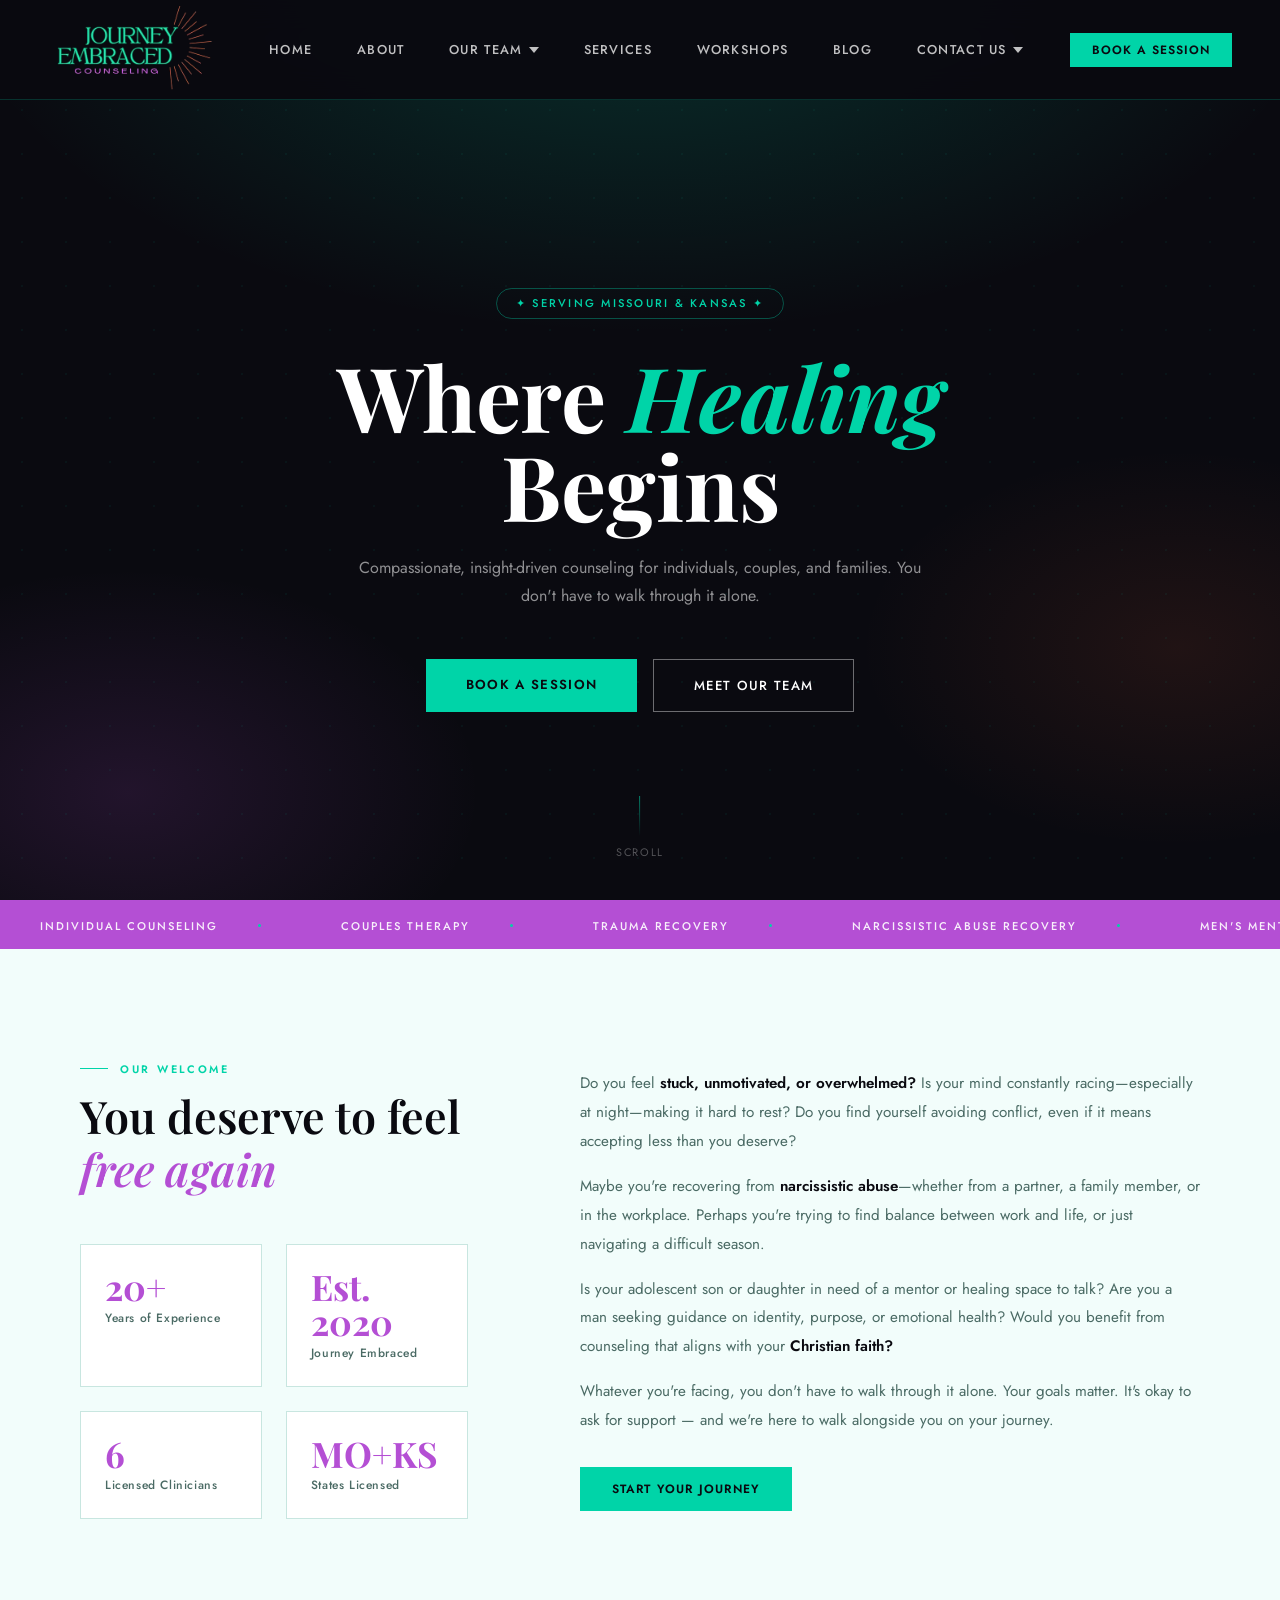
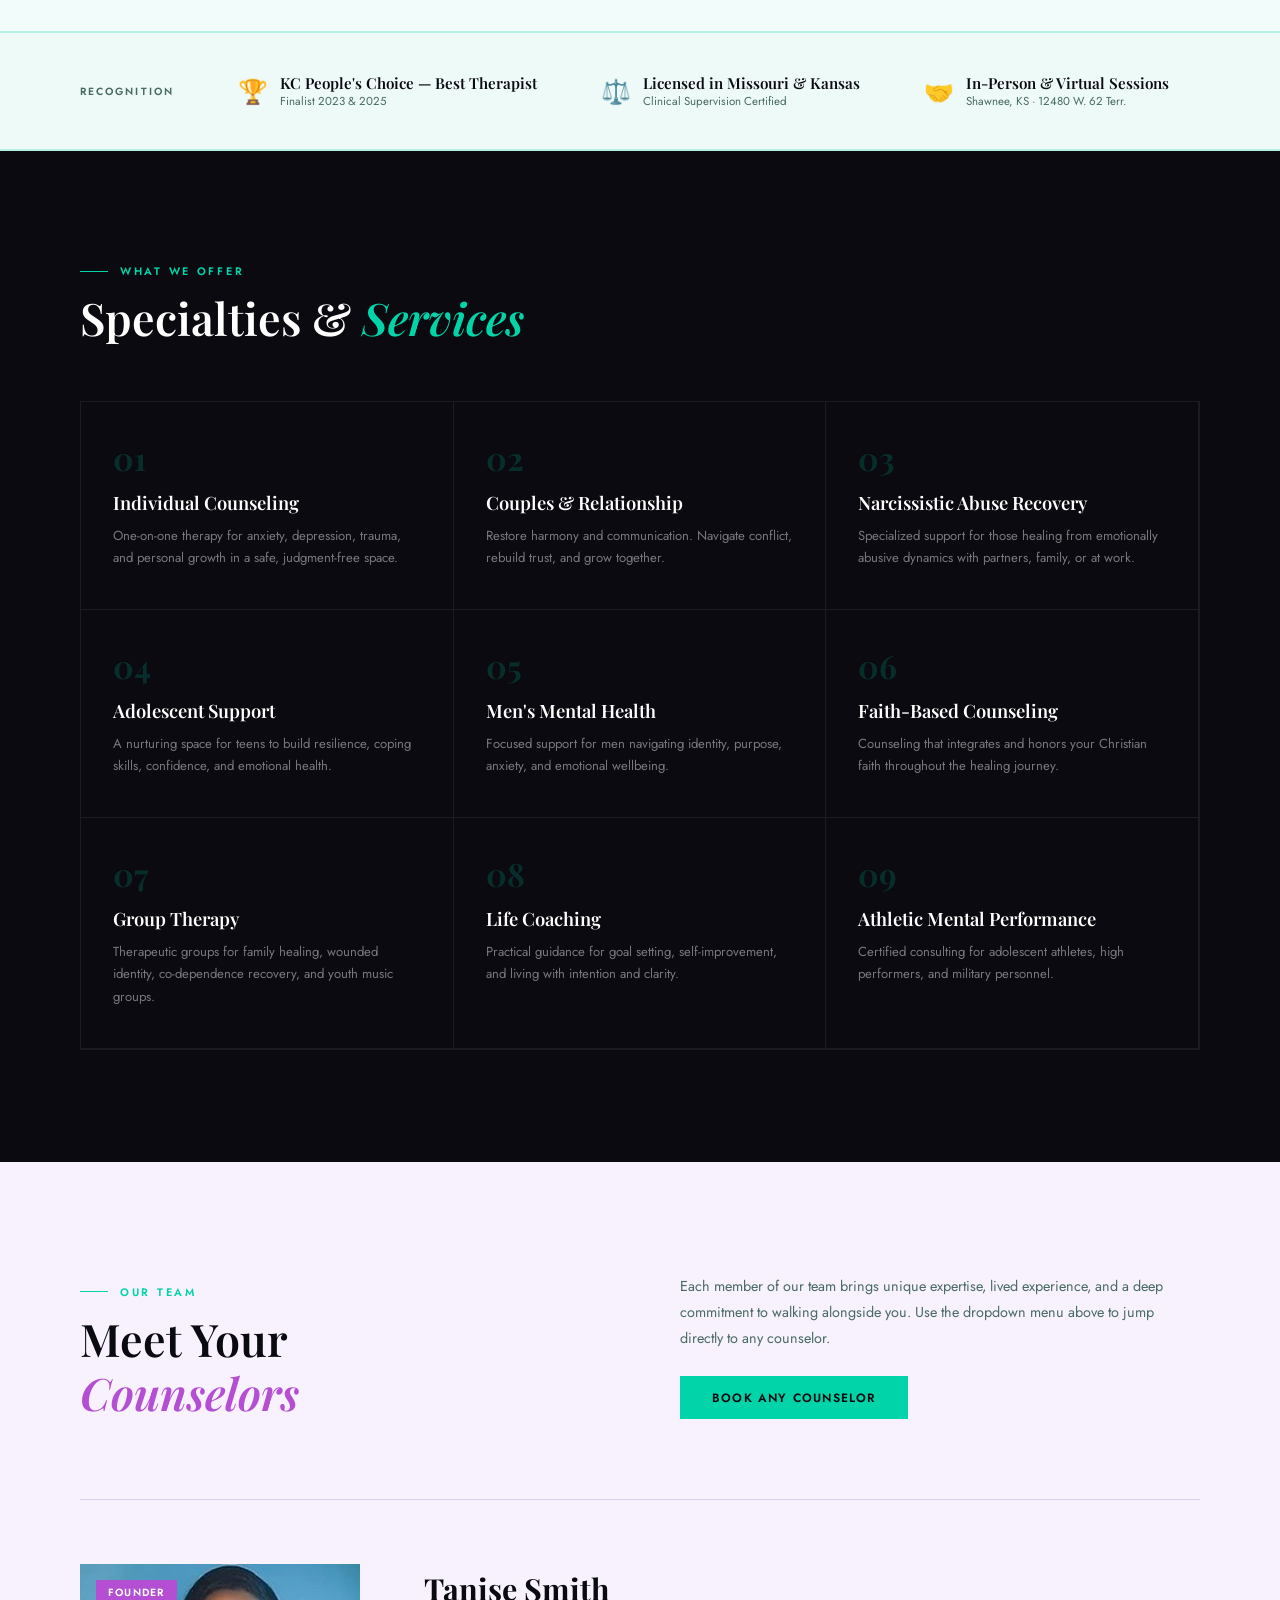
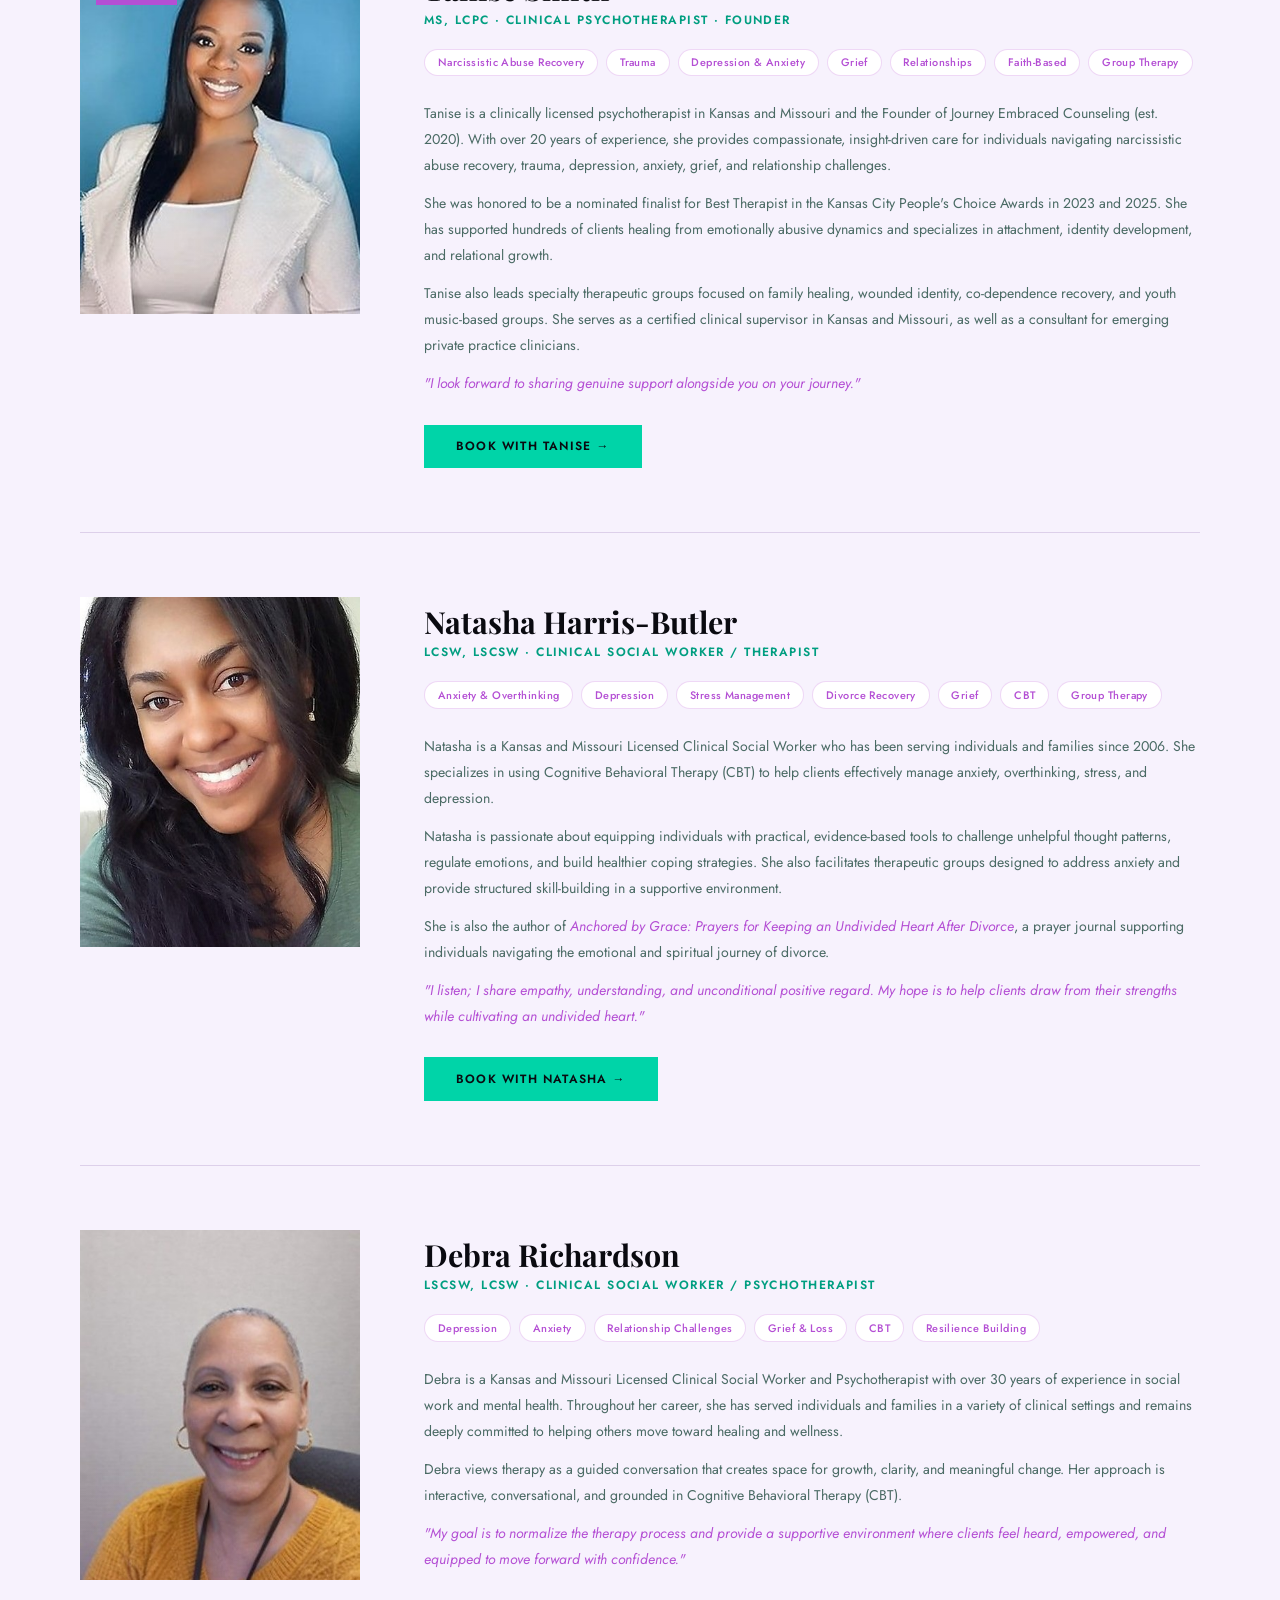
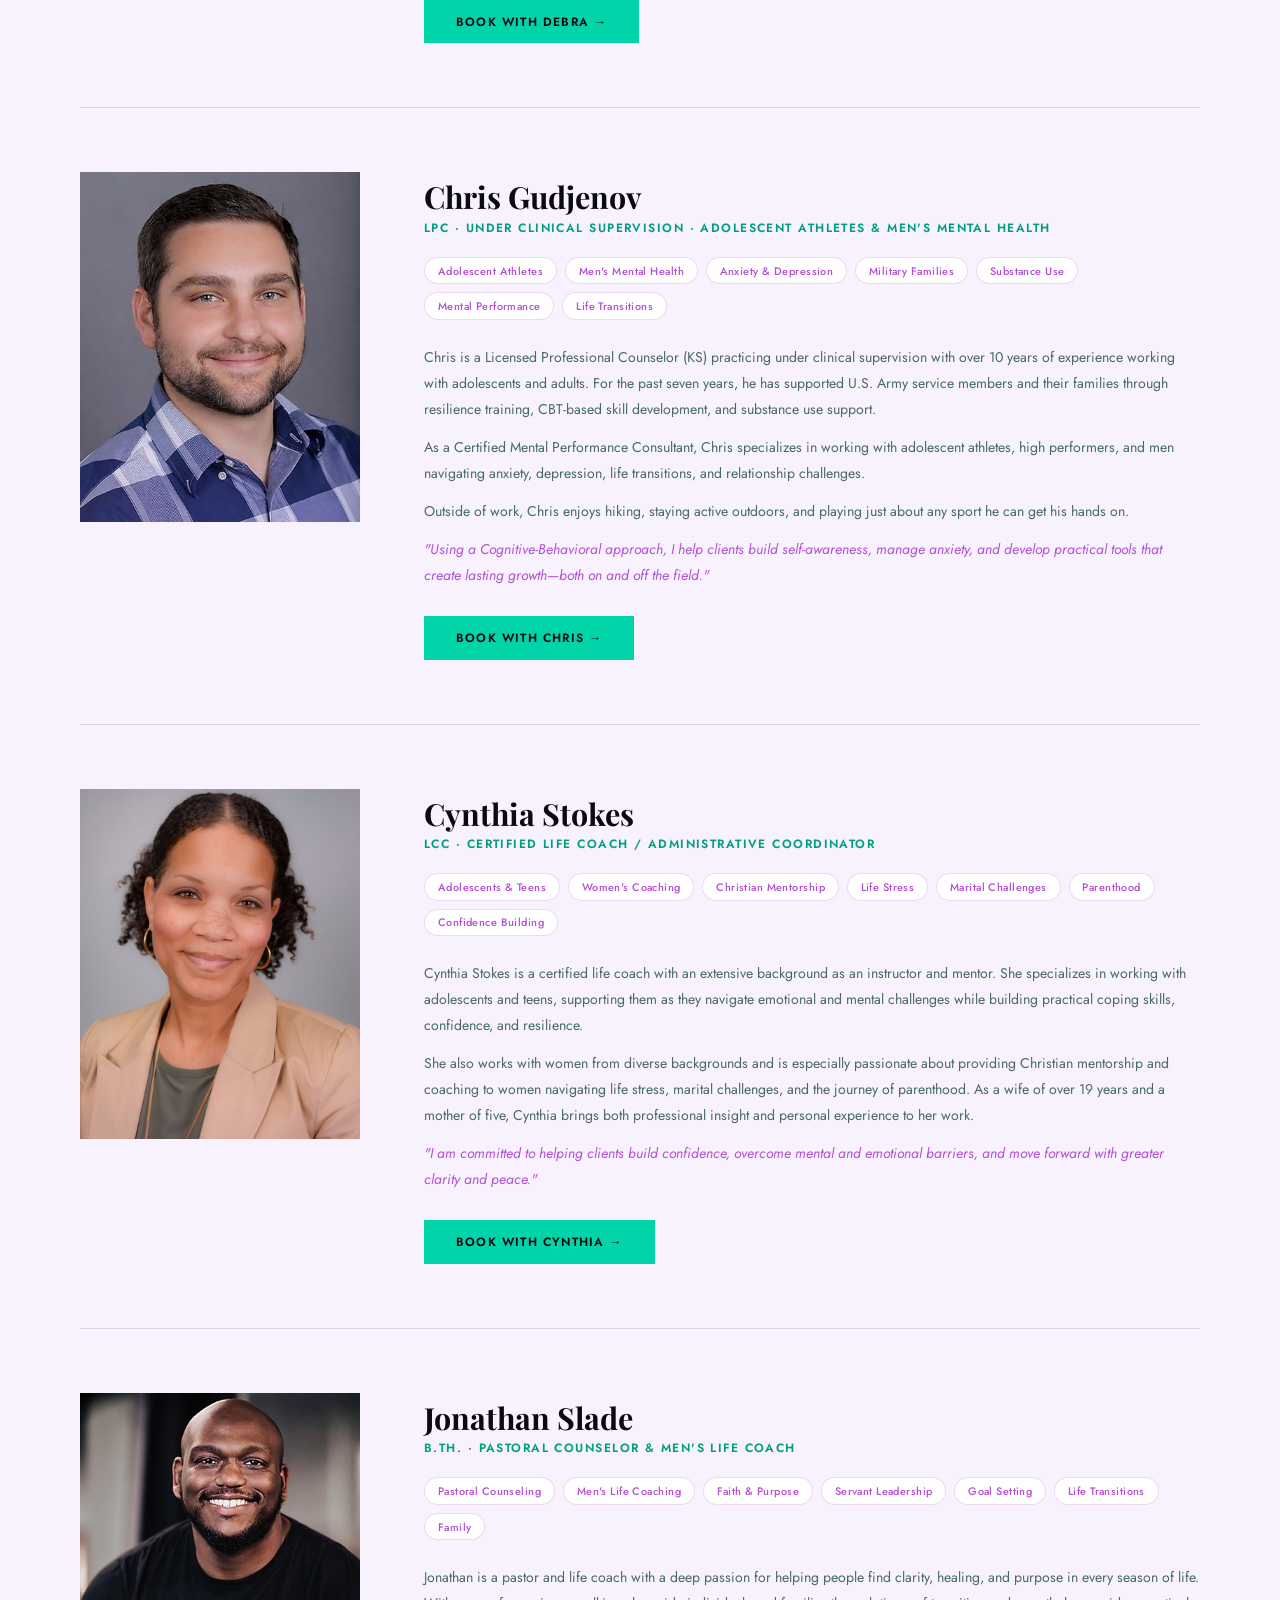
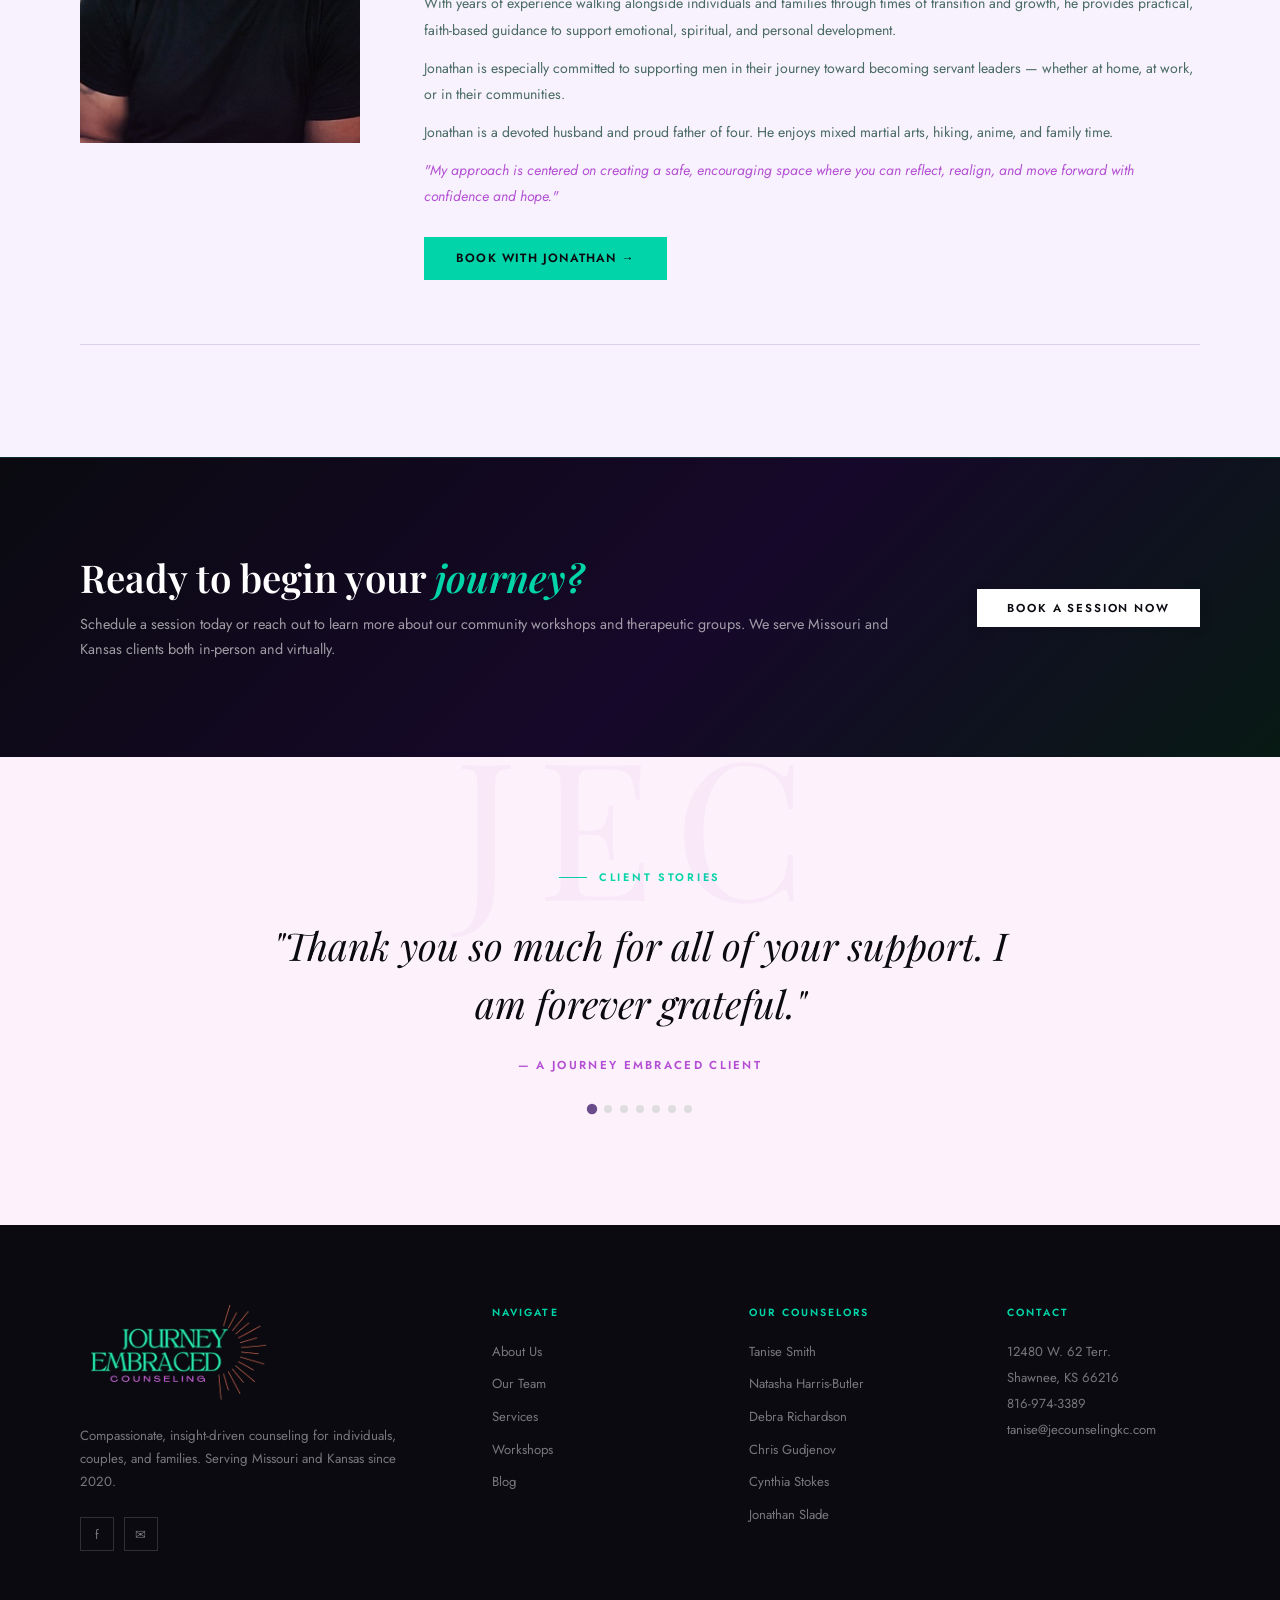
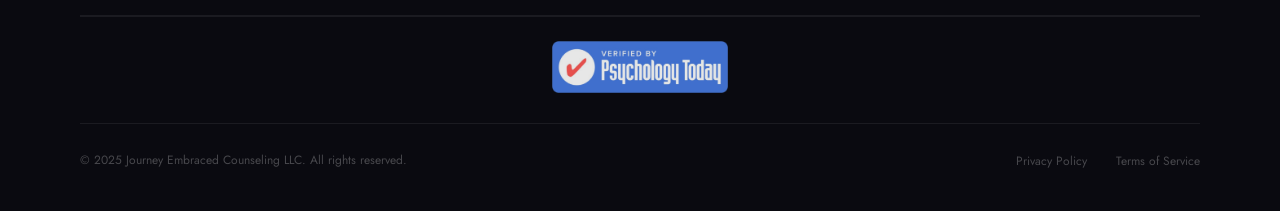
==== commit 4f1f825c: "Add files via upload" ====
--- a/index.html
+++ b/index.html
@@ -458,7 +458,7 @@
         <h5>Contact</h5>
         <p>12480 W. 62 Terr.<br>Shawnee, KS 66216</p>
         <p><a href="tel:8169743389">816-974-3389</a></p>
-        <p><a href="mailto:tanise@jecounselingkc.com">tanise@jecounselingkc.com</a></p>
+        <p><a href="mailto:tanise@jecounselingkc.com">tanise&#64;jecounselingkc.com</a></p>
       </div>
     </div>
     <div class="footer-pt-badge">
@@ -530,7 +530,7 @@
     </div>
   </div>
 
-  <script src="js/main.js"></script>
+  <script data-cfasync="false" src="/cdn-cgi/scripts/5c5dd728/cloudflare-static/email-decode.min.js"></script><script src="js/main.js"></script>
   <script>
     (function () {
       const slides = document.querySelectorAll('.test-slide');
@@ -542,14 +542,4 @@
         dots[current].classList.remove('active');
         current = (n + slides.length) % slides.length;
         slides[current].classList.add('active');
-        dots[current].classList.add('active');
-      }
-      function startAuto() { timer = setInterval(() => goTo(current + 1), 5000); }
-      dots.forEach(dot => {
-        dot.addEventListener('click', () => { clearInterval(timer); goTo(parseInt(dot.dataset.index)); startAuto(); });
-      });
-      startAuto();
-    })();
-  </script>
-</body>
-</html>
+ 
--- a/css/styles.css
+++ b/css/styles.css
@@ -1,1309 +1,384 @@
-/* ============================================================
+/* =====================================================
    Journey Embraced Counseling — styles.css
-   ============================================================ */
-
-/* ── CSS Custom Properties ── */
+   Palette matched to logo:
+     Mint-teal  #00d4a8  (JOURNEY EMBRACED text)
+     Purple     #b44fd4  (COUNSELING text)
+     Coral      #e8623a  (starburst)
+     Near-black #0a0a10  (logo background / dark sections)
+   ===================================================== */
 :root {
-  --ink:        #1a1a2a;
-  --teal:       #00c49a;
-  --teal-light: #00ddb0;
-  --gold:       #a742c8;
-  --gold-pale:  #f5eafa;
-  --cream:      #ffffff;
-  --warm:       #f7f2fd;
-  --stone:      #e4e4ec;
-  --mist:       #6b7080;
-  --white:      #ffffff;
-
-  --nav-height: 100px;
-  --section-pad-h: 5rem;
-}
-
-/* ── Reset & Base ── */
-*,
-*::before,
-*::after {
-  margin: 0;
-  padding: 0;
-  box-sizing: border-box;
-}
-
-html {
-  scroll-behavior: smooth;
-}
-
-body {
-  font-family: 'Jost', sans-serif;
-  background: var(--cream);
-  color: var(--ink);
-  overflow-x: hidden;
-}
-
-/* ── Scroll Reveal ── */
-.reveal {
-  opacity: 0;
-  transform: translateY(24px);
-  transition: opacity 0.65s ease, transform 0.65s ease;
-}
-.reveal.visible {
-  opacity: 1;
-  transform: translateY(0);
-}
-
-/* ── Section Shared ── */
-.section-label {
-  font-size: 0.68rem;
-  font-weight: 600;
-  letter-spacing: 0.25em;
-  text-transform: uppercase;
-  color: var(--teal);
-  margin-bottom: 0.75rem;
-  display: flex;
-  align-items: center;
-  gap: 0.75rem;
-}
-.section-label::before {
-  content: '';
-  display: block;
-  width: 28px;
-  height: 1px;
-  background: var(--teal);
-}
-.section-label--center {
-  justify-content: center;
-}
-
-.section-title {
-  font-family: 'Playfair Display', serif;
-  font-size: clamp(2rem, 3.5vw, 3rem);
-  font-weight: 600;
-  line-height: 1.2;
-  color: var(--ink);
-}
-.section-title em {
-  font-style: italic;
-  color: var(--teal);
-}
+  --ink:          #0a0a10;
+  --mint:         #00d4a8;
+  --mint-light:   #00f0c0;
+  --mint-dim:     #009e80;
+  --purple:       #b44fd4;
+  --purple-light: #cc72ee;
+  --coral:        #e8623a;
+  --cream:        #f2fdfb;
+  --warm:         #f7f2fd;
+  --blush:        #fdf2fb;
+  --stone:        #c8e6e0;
+  --stone-purple: #ddd0ea;
+  --mist:         #4a6a64;
+  --white:        #ffffff;
+  --nav-height:   100px;
+  --pad:          5rem;
+}
+
+*,*::before,*::after{margin:0;padding:0;box-sizing:border-box}
+html{scroll-behavior:smooth}
+body{font-family:'Jost',sans-serif;background:var(--cream);color:var(--ink);overflow-x:hidden}
+
+/* Reveal */
+.reveal{opacity:0;transform:translateY(24px);transition:opacity .65s ease,transform .65s ease}
+.reveal.visible{opacity:1;transform:none}
+
+/* Labels */
+.section-label{font-size:.68rem;font-weight:600;letter-spacing:.25em;text-transform:uppercase;color:var(--mint);margin-bottom:.75rem;display:flex;align-items:center;gap:.75rem}
+.section-label::before{content:'';display:block;width:28px;height:1px;background:var(--mint)}
+.section-label--center{justify-content:center}
+
+.section-title{font-family:'Playfair Display',serif;font-size:clamp(2rem,3.5vw,3rem);font-weight:600;line-height:1.2;color:var(--ink)}
+.section-title em{font-style:italic;color:var(--purple)}
 
 /* ── Buttons ── */
-.btn-gold {
-  font-family: 'Jost', sans-serif;
-  font-size: 0.82rem;
-  font-weight: 600;
-  letter-spacing: 0.1em;
-  text-transform: uppercase;
-  color: var(--ink);
-  background: var(--gold);
-  border: none;
-  padding: 1rem 2.5rem;
-  cursor: pointer;
-  text-decoration: none;
-  transition: background 0.2s, transform 0.2s, box-shadow 0.2s;
-  display: inline-block;
-}
-.btn-gold:hover {
-  background: #e0be6a;
-  transform: translateY(-2px);
-  box-shadow: 0 8px 24px rgba(167, 66, 200, 0.3);
-}
-
-.btn-outline-white {
-  font-family: 'Jost', sans-serif;
-  font-size: 0.82rem;
-  font-weight: 500;
-  letter-spacing: 0.1em;
-  text-transform: uppercase;
-  color: var(--ink);
-  background: transparent;
-  border: 1.5px solid var(--ink);
-  padding: 1rem 2.5rem;
-  cursor: pointer;
-  text-decoration: none;
-  transition: border-color 0.2s, background 0.2s, color 0.2s;
-  display: inline-block;
-}
-.btn-outline-white:hover {
-  border-color: var(--gold);
-  color: var(--gold);
-  background: transparent;
-}
-
-.btn-teal {
-  font-family: 'Jost', sans-serif;
-  font-size: 0.75rem;
-  font-weight: 600;
-  letter-spacing: 0.1em;
-  text-transform: uppercase;
-  color: white;
-  background: var(--teal);
-  border: none;
-  padding: 0.8rem 2rem;
-  cursor: pointer;
-  text-decoration: none;
-  transition: background 0.2s, transform 0.2s;
-  display: inline-block;
-}
-.btn-teal:hover {
-  background: var(--teal-light);
-  transform: translateY(-1px);
-}
-
-.btn-white-solid {
-  font-family: 'Jost', sans-serif;
-  font-size: 0.8rem;
-  font-weight: 600;
-  letter-spacing: 0.1em;
-  text-transform: uppercase;
-  color: var(--teal);
-  background: white;
-  border: none;
-  padding: 1rem 2.5rem;
-  cursor: pointer;
-  text-decoration: none;
-  white-space: nowrap;
-  transition: background 0.2s, transform 0.2s;
-  display: inline-block;
-}
-.btn-white-solid:hover {
-  background: var(--cream);
-  transform: translateY(-1px);
-}
-
-/* ── Navigation ── */
-nav {
-  position: fixed;
-  top: 0;
-  left: 0;
-  right: 0;
-  z-index: 1000;
-  background: rgba(255, 255, 255, 0.97);
-  backdrop-filter: blur(16px);
-  display: flex;
-  align-items: center;
-  justify-content: space-between;
-  padding: 0 3rem;
-  height: var(--nav-height);
-  border-bottom: 1px solid #e4e4ec;
-  box-shadow: 0 1px 20px rgba(0, 0, 0, 0.06);
-}
-
-.nav-logo img {
-  height: 88px;
-  width: auto;
-  display: block;
-  background: #0a0a14;
-  border-radius: 8px;
-  padding: 4px 10px;
-}
-
-.nav-center {
-  display: flex;
-  align-items: center;
-}
-
-.nav-item {
-  position: relative;
-}
-
-.nav-link {
-  display: flex;
-  align-items: center;
-  gap: 0.4rem;
-  font-family: 'Jost', sans-serif;
-  font-size: 0.8rem;
-  font-weight: 500;
-  letter-spacing: 0.1em;
-  text-transform: uppercase;
-  color: #6b7080;
-  text-decoration: none;
-  padding: 0 1.4rem;
-  height: var(--nav-height);
-  transition: color 0.2s;
-  cursor: pointer;
-  border: none;
-  background: none;
-}
-.nav-link:hover,
-.nav-link.active {
-  color: var(--gold);
-}
-
-.nav-link svg {
-  width: 10px;
-  height: 10px;
-  fill: currentColor;
-  transition: transform 0.2s;
-}
-.nav-item.open .nav-link svg {
-  transform: rotate(180deg);
-}
-
-/* Mega Dropdown */
-.mega-drop {
-  position: absolute;
-  top: var(--nav-height);
-  left: 50%;
-  transform: translateX(-50%) translateY(-8px);
-  background: #ffffff;
-  border: 1px solid #e4e4ec;
-  border-top: 2px solid var(--gold);
-  padding: 1.5rem;
-  display: grid;
-  grid-template-columns: repeat(3, 1fr);
-  gap: 0.75rem;
-  width: 640px;
-  opacity: 0;
-  pointer-events: none;
-  transition: opacity 0.22s ease, transform 0.22s ease;
-  box-shadow: 0 20px 60px rgba(0, 0, 0, 0.4);
-}
-.nav-item.open .mega-drop {
-  opacity: 1;
-  pointer-events: all;
-  transform: translateX(-50%) translateY(0);
-}
-
-.drop-card {
-  display: flex;
-  align-items: center;
-  gap: 0.75rem;
-  padding: 0.65rem 0.85rem;
-  text-decoration: none;
-  border-radius: 4px;
-  transition: background 0.15s;
-  cursor: pointer;
-  border: none;
-  background: none;
-  width: 100%;
-  text-align: left;
-}
-.drop-card:hover {
-  background: var(--gold-pale);
-}
-
-.drop-thumb {
-  width: 44px;
-  height: 44px;
-  border-radius: 50%;
-  object-fit: cover;
-  object-position: top;
-  border: 2px solid rgba(167, 66, 200, 0.25);
-  flex-shrink: 0;
-}
-
-.drop-info {
-  flex: 1;
-  min-width: 0;
-}
-
-.drop-name {
-  font-family: 'Jost', sans-serif;
-  font-size: 0.78rem;
-  font-weight: 500;
-  color: var(--ink);
-  line-height: 1.2;
-  white-space: nowrap;
-  overflow: hidden;
-  text-overflow: ellipsis;
-}
-
-.drop-role {
-  font-size: 0.67rem;
-  color: rgba(0, 196, 154, 0.85);
-  font-weight: 400;
-  letter-spacing: 0.03em;
-  white-space: nowrap;
-  overflow: hidden;
-  text-overflow: ellipsis;
-}
-
-/* Nav Right */
-.nav-right {
-  display: flex;
-  align-items: center;
-  gap: 0.75rem;
-}
-
-
-
-.btn-nav-cta {
-  font-family: 'Jost', sans-serif;
-  font-size: 0.75rem;
-  font-weight: 600;
-  letter-spacing: 0.08em;
-  text-transform: uppercase;
-  color: var(--ink);
-  background: var(--gold);
-  border: none;
-  padding: 0.5rem 1.4rem;
-  cursor: pointer;
-  text-decoration: none;
-  transition: background 0.2s, transform 0.2s;
-}
-.btn-nav-cta:hover {
-  background: #e0be6a;
-  transform: translateY(-1px);
-}
-
-/* Mobile Toggle */
-.mob-toggle {
-  display: none;
-  background: none;
-  border: none;
-  cursor: pointer;
-  flex-direction: column;
-  gap: 5px;
-  padding: 4px;
-}
-.mob-toggle span {
-  display: block;
-  width: 22px;
-  height: 1.5px;
-  background: #1a1a2a;
-  transition: transform 0.3s ease, opacity 0.3s ease;
-  transform-origin: center;
-}
-.mob-toggle.open span:nth-child(1) { transform: translateY(6.5px) rotate(45deg); }
-.mob-toggle.open span:nth-child(2) { opacity: 0; transform: scaleX(0); }
-.mob-toggle.open span:nth-child(3) { transform: translateY(-6.5px) rotate(-45deg); }
-
-/* ── Mobile Menu ── */
-.mob-menu {
-  position: fixed;
-  inset: 0;
-  z-index: 999;
-  background: #ffffff;
-  display: flex;
-  flex-direction: column;
-  align-items: center;
-  justify-content: center;
-  gap: 1.5rem;
-  transform: translateX(100%);
-  transition: transform 0.35s ease;
-}
-.mob-menu.open {
-  transform: translateX(0);
-}
-.mob-menu a {
-  font-family: 'Playfair Display', serif;
-  font-size: 2rem;
-  font-weight: 400;
-  font-style: italic;
-  color: rgba(255, 255, 255, 0.8);
-  text-decoration: none;
-  transition: color 0.2s;
-}
-.mob-menu a:hover {
-  color: var(--gold);
-}
-.mob-book-link {
-  color: var(--gold) !important;
-}
-.mob-close {
-  position: absolute;
-  top: 1.5rem;
-  right: 2rem;
-  background: none;
-  border: none;
-  cursor: pointer;
-  font-size: 1.3rem;
-  color: rgba(255, 255, 255, 0.5);
-  transition: color 0.2s;
-}
-.mob-close:hover {
-  color: white;
-}
+.btn-gold{
+  font-family:'Jost',sans-serif;font-size:.82rem;font-weight:600;letter-spacing:.1em;
+  text-transform:uppercase;color:var(--ink);background:var(--mint);
+  border:none;padding:1rem 2.5rem;cursor:pointer;text-decoration:none;
+  display:inline-block;transition:background .2s,transform .2s,box-shadow .2s;
+}
+.btn-gold:hover{background:var(--mint-light);transform:translateY(-2px);box-shadow:0 8px 24px rgba(0,212,168,.4)}
+
+.btn-outline-white{
+  font-family:'Jost',sans-serif;font-size:.82rem;font-weight:500;letter-spacing:.1em;
+  text-transform:uppercase;color:#fff;background:transparent;
+  border:1px solid rgba(255,255,255,.4);padding:1rem 2.5rem;cursor:pointer;
+  text-decoration:none;display:inline-block;transition:border-color .2s,background .2s;
+}
+.btn-outline-white:hover{border-color:#fff;background:rgba(255,255,255,.08)}
+
+.btn-teal{
+  font-family:'Jost',sans-serif;font-size:.75rem;font-weight:600;letter-spacing:.1em;
+  text-transform:uppercase;color:var(--ink);background:var(--mint);
+  border:none;padding:.8rem 2rem;cursor:pointer;text-decoration:none;
+  display:inline-block;transition:background .2s,transform .2s;
+  -webkit-appearance:none;appearance:none;line-height:normal;vertical-align:middle;
+}
+.btn-teal:hover{background:var(--mint-light);transform:translateY(-1px)}
+button.btn-teal{font-size:.75rem;font-weight:600;letter-spacing:.1em;}
+
+.btn-white-solid{
+  font-family:'Jost',sans-serif;font-size:.72rem;font-weight:600;letter-spacing:.16em;
+  text-transform:uppercase;color:var(--ink);background:#fff;
+  border:none;padding:.7rem 1.9rem;cursor:pointer;text-decoration:none;
+  white-space:nowrap;display:inline-block;transition:background .2s,transform .2s,box-shadow .2s;
+  box-shadow:0 2px 10px rgba(0,0,0,.15);
+}
+.btn-white-solid:hover{background:var(--cream);transform:translateY(-1px);box-shadow:0 4px 16px rgba(0,0,0,.2)}
+
+/* ── Nav ── */
+nav{
+  position:fixed;top:0;left:0;right:0;z-index:1000;
+  background:rgba(10,10,16,.97);backdrop-filter:blur(16px);
+  display:flex;align-items:center;justify-content:space-between;
+  padding:0 3rem;height:var(--nav-height);
+  border-bottom:1px solid rgba(0,212,168,.2);
+}
+.nav-logo img{height:88px;width:auto;display:block}
+.nav-center{display:flex;align-items:center}
+.nav-item{position:relative}
+.nav-link{
+  display:flex;align-items:center;gap:.4rem;
+  font-family:'Jost',sans-serif;font-size:.8rem;font-weight:500;
+  letter-spacing:.1em;text-transform:uppercase;
+  color:rgba(255,255,255,.75);text-decoration:none;
+  padding:0 1.4rem;height:var(--nav-height);
+  transition:color .2s;cursor:pointer;border:none;background:none;
+}
+.nav-link:hover,.nav-link.active{color:var(--mint)}
+.nav-link svg{width:10px;height:10px;fill:currentColor;transition:transform .2s}
+.nav-item.open .nav-link svg{transform:rotate(180deg)}
+
+.mega-drop{
+  position:absolute;top:var(--nav-height);left:50%;
+  transform:translateX(-50%) translateY(-8px);
+  background:var(--ink);border:1px solid rgba(0,212,168,.18);
+  border-top:2px solid var(--mint);
+  padding:1.5rem;display:grid;grid-template-columns:repeat(3,1fr);
+  gap:.75rem;width:640px;opacity:0;pointer-events:none;
+  transition:opacity .22s ease,transform .22s ease;
+  box-shadow:0 20px 60px rgba(0,0,0,.6);
+}
+.nav-item.open .mega-drop{opacity:1;pointer-events:all;transform:translateX(-50%) translateY(0)}
+
+.drop-card{display:flex;align-items:center;gap:.75rem;padding:.65rem .85rem;text-decoration:none;border-radius:4px;transition:background .15s;cursor:pointer;border:none;background:none;width:100%;text-align:left}
+.drop-card:hover{background:rgba(0,212,168,.08)}
+.drop-thumb{width:44px;height:44px;border-radius:50%;object-fit:cover;object-position:top;border:2px solid rgba(0,212,168,.45);flex-shrink:0}
+.drop-name{font-size:.78rem;font-weight:500;color:#fff;line-height:1.2;white-space:nowrap;overflow:hidden;text-overflow:ellipsis}
+.drop-role{font-size:.67rem;color:rgba(0,212,168,.85);letter-spacing:.03em;white-space:nowrap;overflow:hidden;text-overflow:ellipsis}
+
+.nav-right{display:flex;align-items:center;gap:.75rem}
+.btn-nav-ghost{
+  font-family:'Jost',sans-serif;font-size:.75rem;font-weight:500;letter-spacing:.08em;
+  text-transform:uppercase;color:rgba(255,255,255,.75);background:none;
+  border:1px solid rgba(255,255,255,.25);padding:.5rem 1.2rem;
+  cursor:pointer;text-decoration:none;transition:border-color .2s,color .2s;
+}
+.btn-nav-ghost:hover{border-color:var(--mint);color:var(--mint)}
+.btn-nav-cta{
+  font-family:'Jost',sans-serif;font-size:.75rem;font-weight:600;letter-spacing:.08em;
+  text-transform:uppercase;color:var(--ink);background:var(--mint);
+  border:none;padding:.5rem 1.4rem;cursor:pointer;text-decoration:none;
+  transition:background .2s,transform .2s;
+}
+.btn-nav-cta:hover{background:var(--mint-light);transform:translateY(-1px)}
+
+.mob-toggle{display:none;background:none;border:none;cursor:pointer;flex-direction:column;gap:5px;padding:4px}
+.mob-toggle span{display:block;width:22px;height:1.5px;background:rgba(255,255,255,.7);transition:transform .3s,opacity .3s;transform-origin:center}
+.mob-toggle.open span:nth-child(1){transform:translateY(6.5px) rotate(45deg)}
+.mob-toggle.open span:nth-child(2){opacity:0;transform:scaleX(0)}
+.mob-toggle.open span:nth-child(3){transform:translateY(-6.5px) rotate(-45deg)}
+
+/* Mobile menu */
+.mob-menu{position:fixed;inset:0;z-index:999;background:var(--ink);display:flex;flex-direction:column;align-items:center;justify-content:center;gap:1.5rem;transform:translateX(100%);transition:transform .35s ease}
+.mob-menu.open{transform:translateX(0)}
+.mob-menu a{font-family:'Playfair Display',serif;font-size:2rem;font-weight:400;font-style:italic;color:rgba(255,255,255,.8);text-decoration:none;transition:color .2s}
+.mob-menu a:hover{color:var(--mint)}
+.mob-book-link{color:var(--mint) !important}
+.mob-close{position:absolute;top:1.5rem;right:2rem;background:none;border:none;cursor:pointer;font-size:1.3rem;color:rgba(255,255,255,.5);transition:color .2s}
+.mob-close:hover{color:#fff}
 
 /* ── Hero ── */
-.hero {
-  min-height: 100vh;
-  background: linear-gradient(155deg, #fdf8ff 0%, #f0fdfb 50%, #fdf4ff 100%);
-  display: flex;
-  flex-direction: column;
-  align-items: center;
-  justify-content: center;
-  padding-top: var(--nav-height);
-  position: relative;
-  overflow: hidden;
-  text-align: center;
-}
-
-.hero-bg {
-  position: absolute;
-  inset: 0;
+.hero{
+  min-height:100vh;background:var(--ink);
+  display:flex;flex-direction:column;align-items:center;justify-content:center;
+  padding-top:var(--nav-height);position:relative;overflow:hidden;text-align:center;
+}
+.hero-bg{
+  position:absolute;inset:0;
   background:
-    radial-gradient(ellipse 80% 60% at 50% 0%, rgba(167, 66, 200, 0.09) 0%, transparent 60%),
-    radial-gradient(ellipse 40% 40% at 80% 80%, rgba(0, 196, 154, 0.07) 0%, transparent 50%);
-}
-
-.hero-grid-bg {
-  position: absolute;
-  inset: 0;
-  background-image: radial-gradient(circle, rgba(167, 66, 200, 0.07) 1px, transparent 1px);
-  background-size: 36px 36px;
-}
-
-.hero-content {
-  position: relative;
-  z-index: 2;
-  max-width: 820px;
-  padding: 2rem;
-}
-
-.hero-tag {
-  display: inline-flex;
-  align-items: center;
-  gap: 0.6rem;
-  font-size: 0.7rem;
-  font-weight: 500;
-  letter-spacing: 0.2em;
-  text-transform: uppercase;
-  color: var(--gold);
-  margin-bottom: 2rem;
-  border: 1px solid rgba(167, 66, 200, 0.3);
-  padding: 0.4rem 1rem;
-}
-
-.hero h1 {
-  font-family: 'Playfair Display', serif;
-  font-size: clamp(3.5rem, 7vw, 6.5rem);
-  font-weight: 700;
-  line-height: 1;
-  color: var(--ink);
-  margin-bottom: 1.5rem;
-}
-.hero h1 em {
-  font-style: italic;
-  color: var(--gold);
-}
-
-.hero-sub {
-  font-size: 1rem;
-  line-height: 1.8;
-  color: var(--mist);
-  max-width: 580px;
-  margin: 0 auto 3rem;
-}
-
-.hero-btns {
-  display: flex;
-  gap: 1rem;
-  justify-content: center;
-  flex-wrap: wrap;
-}
-
-.hero-scroll {
-  position: absolute;
-  bottom: 2.5rem;
-  left: 50%;
-  transform: translateX(-50%);
-  display: flex;
-  flex-direction: column;
-  align-items: center;
-  gap: 0.5rem;
-  color: var(--mist);
-  font-size: 0.68rem;
-  letter-spacing: 0.15em;
-  text-transform: uppercase;
-  animation: bounce 2s infinite;
-}
-.hero-scroll-line {
-  width: 1px;
-  height: 40px;
-  background: linear-gradient(to bottom, rgba(167, 66, 200, 0.6), transparent);
-}
-
-@keyframes bounce {
-  0%, 100% { transform: translateX(-50%) translateY(0); }
-  50%       { transform: translateX(-50%) translateY(6px); }
-}
-
-/* ── Ticker ── */
-.ticker {
-  background: var(--teal);
-  padding: 0.8rem 0;
-  overflow: hidden;
-  white-space: nowrap;
-}
-.ticker-track {
-  display: inline-flex;
-  animation: tick 35s linear infinite;
-}
-.tick-item {
-  font-size: 0.7rem;
-  font-weight: 500;
-  letter-spacing: 0.18em;
-  text-transform: uppercase;
-  color: rgba(255, 255, 255, 0.85);
-  padding: 0 2.5rem;
-  display: inline-flex;
-  align-items: center;
-  gap: 2.5rem;
-}
-.tick-sep {
-  width: 3px;
-  height: 3px;
-  background: var(--gold);
-  border-radius: 50%;
-}
-
-@keyframes tick {
-  from { transform: translateX(0); }
-  to   { transform: translateX(-50%); }
-}
-
-/* ── Welcome / About ── */
-.welcome {
-  padding: 7rem var(--section-pad-h);
-  display: grid;
-  grid-template-columns: 1fr 1.6fr;
-  gap: 7rem;
-  align-items: center;
-  background: var(--cream);
-}
-
-.welcome-left { position: relative; }
-
-.welcome-stat-block {
-  margin-top: 3rem;
-  display: grid;
-  grid-template-columns: 1fr 1fr;
-  gap: 1.5rem;
-}
-
-.stat-item {
-  padding: 1.5rem;
-  border: 1px solid var(--stone);
-}
-.stat-num {
-  font-family: 'Playfair Display', serif;
-  font-size: 2.2rem;
-  font-weight: 700;
-  color: var(--teal);
-  line-height: 1;
-  margin-bottom: 0.3rem;
-}
-.stat-label {
-  font-size: 0.75rem;
-  font-weight: 500;
-  color: var(--mist);
-  letter-spacing: 0.05em;
-}
-
-.welcome-right p {
-  font-size: 0.95rem;
-  line-height: 1.9;
-  color: var(--mist);
-  margin-bottom: 1rem;
-}
-.welcome-right p strong {
-  color: var(--ink);
-  font-weight: 600;
-}
-.welcome-right .cta-wrap {
-  margin-top: 2rem;
-}
-
-/* ── Awards ── */
-.awards-band {
-  background: var(--gold-pale);
-  padding: 2.5rem var(--section-pad-h);
-  display: flex;
-  align-items: center;
-  gap: 4rem;
-  flex-wrap: wrap;
-  border-top: 2px solid var(--gold);
-  border-bottom: 2px solid var(--gold);
-}
-.award-label {
-  font-size: 0.65rem;
-  font-weight: 600;
-  letter-spacing: 0.2em;
-  text-transform: uppercase;
-  color: var(--mist);
-  white-space: nowrap;
-}
-.award-pill {
-  display: flex;
-  align-items: center;
-  gap: 0.75rem;
-}
-.award-icon { font-size: 1.5rem; }
-.award-text {
-  font-family: 'Playfair Display', serif;
-  font-size: 0.95rem;
-  font-weight: 600;
-  color: var(--ink);
-}
-.award-year {
-  font-size: 0.72rem;
-  color: var(--mist);
-}
-
-/* ── Services ── */
-.services {
-  padding: 7rem var(--section-pad-h);
-  background: var(--warm);
-}
-.services .section-label          { color: var(--gold); }
-.services .section-label::before  { background: var(--gold); }
-.services-title                   { color: white; }
-.services-title em                 { color: var(--gold); }
-
-.services-grid {
-  margin-top: 3.5rem;
-  display: grid;
-  grid-template-columns: repeat(3, 1fr);
-  border: 1px solid rgba(255, 255, 255, 0.08);
-}
-
-.svc-card {
-  padding: 2.5rem 2rem;
-  border-right: 1px solid rgba(255, 255, 255, 0.08);
-  border-bottom: 1px solid rgba(255, 255, 255, 0.08);
-  transition: background 0.25s;
-  cursor: default;
-}
-.svc-card:hover { background: rgba(167, 66, 200, 0.05); }
-
-.svc-num {
-  font-family: 'Playfair Display', serif;
-  font-size: 2rem;
-  font-weight: 700;
-  color: rgba(167, 66, 200, 0.18);
-  line-height: 1;
-  margin-bottom: 1rem;
-  transition: color 0.25s;
-}
-.svc-card:hover .svc-num { color: rgba(167, 66, 200, 0.45); }
-
-.svc-title {
-  font-family: 'Playfair Display', serif;
-  font-size: 1.15rem;
-  font-weight: 600;
-  color: var(--ink);
-  margin-bottom: 0.6rem;
-}
-.svc-desc {
-  font-size: 0.82rem;
-  line-height: 1.7;
-  color: var(--mist);
-}
-
-/* ── Counselors ── */
-.counselors {
-  padding: 7rem var(--section-pad-h);
-  background: var(--warm);
-}
-
-.counselors-intro {
-  display: grid;
-  grid-template-columns: 1fr 1fr;
-  gap: 5rem;
-  align-items: end;
-  margin-bottom: 5rem;
-}
-.counselors-intro-text {
-  font-size: 0.9rem;
-  line-height: 1.8;
-  color: var(--mist);
-  margin-bottom: 1.5rem;
-}
-
-.counselor-section {
-  padding: 4rem 0;
-  border-top: 1px solid var(--stone);
-  display: grid;
-  grid-template-columns: 280px 1fr;
-  gap: 4rem;
-  align-items: start;
-}
-.counselor-section:last-child {
-  border-bottom: 1px solid var(--stone);
-}
-
-.counselor-photo-col { position: relative; }
-
-.counselor-photo-wrap {
-  overflow: hidden;
-  position: relative;
-}
-.counselor-photo-wrap::after {
-  content: '';
-  position: absolute;
-  inset: 0;
-  background: linear-gradient(to bottom, transparent 60%, rgba(167, 66, 200, 0.05));
-  pointer-events: none;
-}
-
-.counselor-photo {
-  width: 100%;
-  aspect-ratio: 4 / 5;
-  object-fit: cover;
-  object-position: top;
-  display: block;
-  transition: transform 0.4s ease;
-}
-.counselor-section:hover .counselor-photo {
-  transform: scale(1.02);
-}
-
-.counselor-badge {
-  display: inline-block;
-  background: var(--gold);
-  padding: 0.28rem 0.75rem;
-  font-size: 0.62rem;
-  font-weight: 600;
-  letter-spacing: 0.12em;
-  text-transform: uppercase;
-  color: white;
-  border-radius: 3px;
-  margin-bottom: 0.6rem;
-}
-
-.counselor-info { padding-top: 0.5rem; }
-
-.counselor-name {
-  font-family: 'Playfair Display', serif;
-  font-size: 1.9rem;
-  font-weight: 700;
-  color: var(--ink);
-  line-height: 1.1;
-  margin-bottom: 0.3rem;
-}
-.counselor-cred {
-  font-size: 0.75rem;
-  font-weight: 600;
-  letter-spacing: 0.12em;
-  text-transform: uppercase;
-  color: var(--teal);
-  margin-bottom: 1.25rem;
-}
-
-.counselor-specialties {
-  display: flex;
-  flex-wrap: wrap;
-  gap: 0.5rem;
-  margin-bottom: 1.5rem;
-}
-.spec-tag {
-  font-size: 0.68rem;
-  font-weight: 500;
-  letter-spacing: 0.05em;
-  background: white;
-  color: var(--teal);
-  border: 1px solid rgba(0, 196, 154, 0.2);
-  padding: 0.3rem 0.75rem;
-}
-
-.counselor-bio {
-  font-size: 0.88rem;
-  line-height: 1.85;
-  color: var(--mist);
-  margin-bottom: 1.75rem;
-}
-.counselor-bio p       { margin-bottom: 0.75rem; }
-.counselor-bio p:last-child { margin-bottom: 0; }
-.counselor-bio em      { font-style: italic; color: var(--ink); }
-
-/* ── Booking Banner ── */
-.booking-banner {
-  background: var(--teal);
-  padding: 6rem var(--section-pad-h);
-  display: grid;
-  grid-template-columns: 1fr auto;
-  gap: 4rem;
-  align-items: center;
-}
-.booking-banner h2 {
-  font-family: 'Playfair Display', serif;
-  font-size: clamp(1.8rem, 3vw, 3rem);
-  font-weight: 600;
-  line-height: 1.2;
-  color: white;
-}
-.booking-banner h2 em { font-style: italic; }
-.booking-banner p {
-  font-size: 0.9rem;
-  line-height: 1.7;
-  color: rgba(255, 255, 255, 0.7);
-  margin-top: 0.75rem;
-}
-
-/* ── Testimonial ── */
-.testimonial {
-  padding: 7rem var(--section-pad-h);
-  background: var(--cream);
-  text-align: center;
-}
-.test-quote {
-  font-family: 'Playfair Display', serif;
-  font-size: clamp(1.6rem, 3vw, 2.5rem);
-  font-style: italic;
-  font-weight: 400;
-  line-height: 1.5;
-  color: var(--ink);
-  max-width: 750px;
-  margin: 2rem auto 1.5rem;
-}
-.test-author {
-  font-size: 0.72rem;
-  font-weight: 600;
-  letter-spacing: 0.2em;
-  text-transform: uppercase;
-  color: var(--teal);
-}
-
-/* ── Footer ── */
-footer {
-  background: var(--ink);
-  padding: 5rem var(--section-pad-h) 2.5rem;
-}
-
-.footer-top {
-  display: grid;
-  grid-template-columns: 1.8fr 1fr 1fr 1fr;
-  gap: 4rem;
-  padding-bottom: 4rem;
-  border-bottom: 1px solid rgba(255, 255, 255, 0.08);
-  margin-bottom: 0;
-}
-
-.footer-logo {
-  height: 100px;
-  margin-bottom: 1.2rem;
-  display: block;
-  background: #0a0a14;
-  border-radius: 8px;
-  padding: 4px 10px;
-}
-.footer-about {
-  font-size: 0.83rem;
-  line-height: 1.75;
-  color: rgba(255, 255, 255, 0.45);
-  margin-bottom: 1.5rem;
-}
-.footer-social {
-  display: flex;
-  gap: 0.6rem;
-}
-.footer-social a {
-  width: 34px;
-  height: 34px;
-  border: 1px solid rgba(255, 255, 255, 0.15);
-  display: flex;
-  align-items: center;
-  justify-content: center;
-  color: rgba(255, 255, 255, 0.45);
-  text-decoration: none;
-  font-size: 0.8rem;
-  transition: background 0.2s, border-color 0.2s, color 0.2s;
-}
-.footer-social a:hover {
-  background: var(--gold);
-  border-color: var(--gold);
-  color: var(--ink);
-}
-
-.footer-col h5 {
-  font-size: 0.65rem;
-  font-weight: 600;
-  letter-spacing: 0.2em;
-  text-transform: uppercase;
-  color: var(--gold);
-  margin-bottom: 1.2rem;
-}
-.footer-col ul { list-style: none; }
-.footer-col ul li { margin-bottom: 0.6rem; }
-.footer-col ul li a {
-  font-size: 0.82rem;
-  color: rgba(255, 255, 255, 0.45);
-  text-decoration: none;
-  transition: color 0.2s;
-}
-.footer-col ul li a:hover { color: white; }
-
-.footer-contact-info p {
-  font-size: 0.82rem;
-  line-height: 2;
-  color: rgba(255, 255, 255, 0.45);
-}
-.footer-contact-info a {
-  color: rgba(255, 255, 255, 0.45);
-  text-decoration: none;
-  transition: color 0.2s;
-}
-.footer-contact-info a:hover { color: white; }
-
-.footer-pt-badge {
-  padding: 1.5rem 0;
-  border-top: 1px solid rgba(255, 255, 255, 0.08);
-  display: flex;
-  align-items: center;
-  justify-content: center;
-}
-.footer-pt-badge a {
-  display: inline-block;
-  opacity: 0.9;
-  transition: opacity 0.2s;
-}
-.footer-pt-badge a:hover { opacity: 1; }
-
-.footer-bottom {
-  display: flex;
-  justify-content: space-between;
-  align-items: center;
-  flex-wrap: wrap;
-  gap: 1rem;
-  border-top: 1px solid rgba(255, 255, 255, 0.08);
-  padding-top: 1.5rem;
-}
-.footer-bottom p {
-  font-size: 0.75rem;
-  color: rgba(255, 255, 255, 0.25);
-}
-.footer-bottom a {
-  font-size: 0.75rem;
-  color: rgba(255, 255, 255, 0.25);
-  text-decoration: none;
-  margin-left: 1.5rem;
-  transition: color 0.2s;
-}
-.footer-bottom a:hover { color: rgba(255, 255, 255, 0.6); }
-
-/* ── Modals ── */
-.modal-overlay {
-  position: fixed;
-  inset: 0;
-  z-index: 2000;
-  background: rgba(10, 8, 20, 0.75);
-  backdrop-filter: blur(10px);
-  display: flex;
-  align-items: center;
-  justify-content: center;
-  opacity: 0;
-  pointer-events: none;
-  transition: opacity 0.3s;
-}
-.modal-overlay.open {
-  opacity: 1;
-  pointer-events: all;
-}
-
-.modal {
-  background: var(--cream);
-  width: 100%;
-  max-width: 460px;
-  padding: 2.5rem;
-  position: relative;
-  transform: translateY(16px);
-  transition: transform 0.3s;
-  border-top: 3px solid var(--teal);
-  max-height: 90vh;
-  overflow-y: auto;
-}
-.modal-overlay.open .modal {
-  transform: translateY(0);
-}
-
-.modal-x {
-  position: absolute;
-  top: 1.25rem;
-  right: 1.25rem;
-  background: none;
-  border: none;
-  cursor: pointer;
-  font-size: 1rem;
-  color: var(--mist);
-  line-height: 1;
-  width: 28px;
-  height: 28px;
-  display: flex;
-  align-items: center;
-  justify-content: center;
-  transition: color 0.2s;
-}
-.modal-x:hover { color: var(--ink); }
-
-.modal-h {
-  font-family: 'Playfair Display', serif;
-  font-size: 1.8rem;
-  font-weight: 600;
-  margin-bottom: 0.2rem;
-}
-.modal-sub {
-  font-size: 0.82rem;
-  color: var(--mist);
-  margin-bottom: 1.75rem;
-}
-
-.fg { margin-bottom: 1.1rem; }
-.fg label {
-  display: block;
-  font-size: 0.68rem;
-  font-weight: 600;
-  letter-spacing: 0.1em;
-  text-transform: uppercase;
-  color: var(--ink);
-  margin-bottom: 0.35rem;
-}
-.fg input,
-.fg select,
-.fg textarea {
-  width: 100%;
-  font-family: 'Jost', sans-serif;
-  font-size: 0.88rem;
-  padding: 0.7rem 0.9rem;
-  border: 1px solid var(--stone);
-  background: white;
-  color: var(--ink);
-  outline: none;
-  transition: border-color 0.2s;
-  appearance: none;
-}
-.fg input:focus,
-.fg select:focus,
-.fg textarea:focus { border-color: var(--teal); }
-.fg textarea { min-height: 80px; resize: vertical; }
-.fg-row {
-  display: grid;
-  grid-template-columns: 1fr 1fr;
-  gap: 0.75rem;
-}
-
-.btn-modal {
-  width: 100%;
-  font-family: 'Jost', sans-serif;
-  font-size: 0.82rem;
-  font-weight: 600;
-  letter-spacing: 0.1em;
-  text-transform: uppercase;
-  color: white;
-  background: var(--teal);
-  border: none;
-  padding: 0.9rem;
-  cursor: pointer;
-  margin-top: 0.5rem;
-  transition: background 0.2s;
-}
-.btn-modal:hover { background: var(--teal-light); }
-
-.modal-foot {
-  font-size: 0.78rem;
-  color: var(--mist);
-  text-align: center;
-  margin-top: 1rem;
-}
-.modal-foot a {
-  color: var(--teal);
-  text-decoration: none;
-  font-weight: 500;
-}
-
-/* ── Chat Widget ── */
-.chat-btn {
-  position: fixed;
-  bottom: 2rem;
-  right: 2rem;
-  z-index: 500;
-  width: 54px;
-  height: 54px;
-  border-radius: 50%;
-  background: var(--teal);
-  border: none;
-  cursor: pointer;
-  display: flex;
-  align-items: center;
-  justify-content: center;
-  box-shadow: 0 4px 20px rgba(167, 66, 200, 0.45);
-  transition: transform 0.2s, box-shadow 0.2s;
-}
-.chat-btn:hover {
-  transform: scale(1.08);
-  box-shadow: 0 6px 28px rgba(167, 66, 200, 0.6);
-}
-.chat-btn svg {
-  width: 22px;
-  height: 22px;
-  fill: white;
-}
-
-.chat-win {
-  position: fixed;
-  bottom: 5.5rem;
-  right: 2rem;
-  z-index: 500;
-  width: 320px;
-  background: white;
-  border-top: 3px solid var(--teal);
-  box-shadow: 0 12px 50px rgba(0, 0, 0, 0.18);
-  display: flex;
-  flex-direction: column;
-  opacity: 0;
-  pointer-events: none;
-  transform: scale(0.85) translateY(16px);
-  transform-origin: bottom right;
-  transition: opacity 0.25s ease, transform 0.25s ease;
-}
-.chat-win.open {
-  opacity: 1;
-  pointer-events: all;
-  transform: scale(1) translateY(0);
-}
-
-.chat-head {
-  background: var(--teal);
-  padding: 1rem 1.25rem;
-  display: flex;
-  align-items: center;
-  gap: 0.75rem;
-}
-.chat-av {
-  width: 36px;
-  height: 36px;
-  border-radius: 50%;
-  background: var(--teal-light);
-  display: flex;
-  align-items: center;
-  justify-content: center;
-  font-size: 1rem;
-}
-.chat-head h4 {
-  font-size: 0.82rem;
-  font-weight: 600;
-  color: white;
-}
-.chat-status-row {
-  font-size: 0.68rem;
-  color: rgba(255, 255, 255, 0.65);
-  display: flex;
-  align-items: center;
-  gap: 0.35rem;
-}
-.online-dot {
-  width: 6px;
-  height: 6px;
-  background: #5de05d;
-  border-radius: 50%;
-}
-
-.chat-msgs {
-  padding: 1rem;
-  display: flex;
-  flex-direction: column;
-  gap: 0.75rem;
-  max-height: 260px;
-  overflow-y: auto;
-}
-.msg {
-  font-size: 0.82rem;
-  line-height: 1.5;
-}
-.msg.in {
-  background: var(--warm);
-  padding: 0.65rem 0.9rem;
-  border-radius: 0 10px 10px 10px;
-  align-self: flex-start;
-  max-width: 87%;
-  color: var(--ink);
-}
-.msg.out {
-  background: var(--teal);
-  padding: 0.65rem 0.9rem;
-  border-radius: 10px 10px 0 10px;
-  align-self: flex-end;
-  max-width: 87%;
-  color: white;
-}
-
-.chat-input-row {
-  padding: 0.85rem 1rem;
-  border-top: 1px solid var(--stone);
-  display: flex;
-  gap: 0.6rem;
-}
-.chat-input {
-  flex: 1;
-  font-family: 'Jost', sans-serif;
-  font-size: 0.83rem;
-  border: 1px solid var(--stone);
-  padding: 0.55rem 0.8rem;
-  outline: none;
-  color: var(--ink);
-  transition: border-color 0.2s;
-}
-.chat-input:focus { border-color: var(--teal); }
-.chat-send {
-  background: var(--teal);
-  border: none;
-  padding: 0.55rem 0.9rem;
-  cursor: pointer;
-  color: white;
-  font-size: 0.9rem;
-  transition: background 0.2s;
-}
-.chat-send:hover { background: var(--teal-light); }
-
-/* ── Responsive: Tablet ── */
-@media (max-width: 1100px) {
-  .welcome,
-  .booking-banner { grid-template-columns: 1fr; gap: 3rem; }
-
-  .counselors-intro { grid-template-columns: 1fr; gap: 2rem; }
-
-  .counselor-section { grid-template-columns: 220px 1fr; gap: 2.5rem; }
-
-  .footer-top { grid-template-columns: 1fr 1fr; gap: 2.5rem; }
-
-  nav .nav-center,
-  nav { padding: 0 1.5rem; }
-
-  .mob-toggle { display: flex; }
-
-  .welcome,
-  .services,
-  .counselors,
-  .testimonial,
-  .awards-band,
-  .booking-banner {
-    padding-left: 2rem;
-    padding-right: 2rem;
-  }
-  footer { padding: 4rem 2rem 2rem; }
-}
-
-/* ── Responsive: Mobile ── */
-@media (max-width: 700px) {
-  .services-grid { grid-template-columns: 1fr; }
-
-  .counselor-section { grid-template-columns: 1fr; }
-
-  .counselor-photo-col { max-width: 260px; }
-
-  .footer-top { grid-template-columns: 1fr; }
-
-  .welcome-stat-block { grid-template-columns: 1fr 1fr; }
-
-  .hero h1 { font-size: 3rem; }
-
-  .awards-band { padding: 2rem; gap: 2rem; }
-}
+    radial-gradient(ellipse 90% 70% at 50% -5%, rgba(0,212,168,.2) 0%,transparent 60%),
+    radial-gradient(ellipse 50% 45% at 10% 88%, rgba(180,79,212,.14) 0%,transparent 55%),
+    radial-gradient(ellipse 45% 40% at 92% 72%, rgba(232,98,58,.1) 0%,transparent 55%);
+}
+.hero-grid-bg{
+  position:absolute;inset:0;
+  background-image:radial-gradient(circle,rgba(0,212,168,.055) 1px,transparent 1px);
+  background-size:44px 44px;
+}
+.hero-content{position:relative;z-index:2;max-width:820px;padding:2rem}
+.hero-tag{
+  display:inline-flex;align-items:center;gap:.6rem;
+  font-size:.7rem;font-weight:500;letter-spacing:.2em;text-transform:uppercase;
+  color:var(--mint);margin-bottom:2rem;
+  border:1px solid rgba(0,212,168,.35);padding:.4rem 1.2rem;border-radius:30px;
+}
+.hero h1{font-family:'Playfair Display',serif;font-size:clamp(3.5rem,7vw,6.5rem);font-weight:700;line-height:1;color:#fff;margin-bottom:1.5rem}
+.hero h1 em{font-style:italic;color:var(--mint)}
+.hero-sub{font-size:1rem;line-height:1.8;color:rgba(255,255,255,.55);max-width:580px;margin:0 auto 3rem}
+.hero-btns{display:flex;gap:1rem;justify-content:center;flex-wrap:wrap}
+.hero-scroll{
+  position:absolute;bottom:2.5rem;left:50%;transform:translateX(-50%);
+  display:flex;flex-direction:column;align-items:center;gap:.5rem;
+  color:rgba(255,255,255,.3);font-size:.68rem;letter-spacing:.15em;text-transform:uppercase;
+  animation:bounce 2s infinite;
+}
+.hero-scroll-line{width:1px;height:40px;background:linear-gradient(to bottom,rgba(0,212,168,.6),transparent)}
+@keyframes bounce{0%,100%{transform:translateX(-50%) translateY(0)}50%{transform:translateX(-50%) translateY(6px)}}
+
+/* Ticker — purple bg, mint dots */
+.ticker{background:var(--purple);padding:.8rem 0;overflow:hidden;white-space:nowrap}
+.ticker-track{display:inline-flex;animation:tick 35s linear infinite}
+.tick-item{font-size:.7rem;font-weight:500;letter-spacing:.18em;text-transform:uppercase;color:rgba(255,255,255,.9);padding:0 2.5rem;display:inline-flex;align-items:center;gap:2.5rem}
+.tick-sep{width:3px;height:3px;background:var(--mint);border-radius:50%}
+@keyframes tick{from{transform:translateX(0)}to{transform:translateX(-50%)}}
+
+/* ── Welcome ── */
+.welcome{padding:7rem var(--pad);display:grid;grid-template-columns:1fr 1.6fr;gap:7rem;align-items:center;background:var(--cream)}
+.welcome-left{position:relative}
+.welcome-stat-block{margin-top:3rem;display:grid;grid-template-columns:1fr 1fr;gap:1.5rem}
+.stat-item{padding:1.5rem;border:1px solid var(--stone);background:#fff}
+.stat-num{font-family:'Playfair Display',serif;font-size:2.2rem;font-weight:700;color:var(--purple);line-height:1;margin-bottom:.3rem}
+.stat-label{font-size:.75rem;font-weight:500;color:var(--mist);letter-spacing:.05em}
+.welcome-right p{font-size:.95rem;line-height:1.9;color:var(--mist);margin-bottom:1rem}
+.welcome-right p strong{color:var(--ink);font-weight:600}
+.welcome-right .cta-wrap{margin-top:2rem}
+
+/* Awards — very light mint tint */
+.awards-band{
+  background:#edfaf7;
+  padding:2.5rem var(--pad);display:flex;align-items:center;gap:4rem;flex-wrap:wrap;
+  border-top:2px solid rgba(0,212,168,.25);border-bottom:2px solid rgba(0,212,168,.25);
+}
+.award-label{font-size:.65rem;font-weight:600;letter-spacing:.2em;text-transform:uppercase;color:var(--mist);white-space:nowrap}
+.award-pill{display:flex;align-items:center;gap:.75rem}
+.award-icon{font-size:1.5rem}
+.award-text{font-family:'Playfair Display',serif;font-size:.95rem;font-weight:600;color:var(--ink)}
+.award-year{font-size:.72rem;color:var(--mist)}
+
+/* Services — dark section, ink bg */
+.services{padding:7rem var(--pad);background:var(--ink)}
+.services .section-label{color:var(--mint)}
+.services .section-label::before{background:var(--mint)}
+.services-title{color:#fff}
+.services-title em{color:var(--mint)}
+.services-grid{margin-top:3.5rem;display:grid;grid-template-columns:repeat(3,1fr);border:1px solid rgba(255,255,255,.07)}
+.svc-card{padding:2.5rem 2rem;border-right:1px solid rgba(255,255,255,.07);border-bottom:1px solid rgba(255,255,255,.07);transition:background .25s;cursor:default}
+.svc-card:hover{background:rgba(0,212,168,.07)}
+.svc-num{font-family:'Playfair Display',serif;font-size:2rem;font-weight:700;color:rgba(0,212,168,.18);line-height:1;margin-bottom:1rem;transition:color .25s}
+.svc-card:hover .svc-num{color:rgba(0,212,168,.45)}
+.svc-title{font-family:'Playfair Display',serif;font-size:1.15rem;font-weight:600;color:#fff;margin-bottom:.6rem}
+.svc-desc{font-size:.82rem;line-height:1.7;color:rgba(255,255,255,.45)}
+
+/* Counselors — soft lavender-blush bg */
+.counselors{padding:7rem var(--pad);background:var(--warm)}
+.counselors-intro{display:grid;grid-template-columns:1fr 1fr;gap:5rem;align-items:end;margin-bottom:5rem}
+.counselors-intro-text{font-size:.9rem;line-height:1.8;color:var(--mist);margin-bottom:1.5rem}
+.counselor-section{padding:4rem 0;border-top:1px solid var(--stone-purple);display:grid;grid-template-columns:280px 1fr;gap:4rem;align-items:start}
+.counselor-section:last-child{border-bottom:1px solid var(--stone-purple)}
+.counselor-photo-col{position:relative}
+.counselor-photo-wrap{overflow:hidden;position:relative}
+.counselor-photo-wrap::after{content:'';position:absolute;inset:0;background:linear-gradient(to bottom,transparent 65%,rgba(180,79,212,.07));pointer-events:none}
+.counselor-photo{width:100%;aspect-ratio:4/5;object-fit:cover;object-position:top;display:block;transition:transform .4s ease}
+.counselor-section:hover .counselor-photo{transform:scale(1.02)}
+.counselor-badge{position:absolute;top:1rem;left:1rem;background:var(--purple);padding:.3rem .75rem;font-size:.65rem;font-weight:600;letter-spacing:.12em;text-transform:uppercase;color:#fff;z-index:1}
+.counselor-info{padding-top:.5rem}
+.counselor-name{font-family:'Playfair Display',serif;font-size:1.9rem;font-weight:700;color:var(--ink);line-height:1.1;margin-bottom:.3rem}
+.counselor-cred{font-size:.75rem;font-weight:600;letter-spacing:.12em;text-transform:uppercase;color:var(--mint-dim);margin-bottom:1.25rem}
+.counselor-specialties{display:flex;flex-wrap:wrap;gap:.5rem;margin-bottom:1.5rem}
+.spec-tag{font-size:.68rem;font-weight:500;letter-spacing:.04em;background:#fff;color:var(--purple);border:1px solid rgba(180,79,212,.22);padding:.3rem .8rem;border-radius:20px}
+.counselor-bio{font-size:.88rem;line-height:1.85;color:var(--mist);margin-bottom:1.75rem}
+.counselor-bio p{margin-bottom:.75rem}
+.counselor-bio p:last-child{margin-bottom:0}
+.counselor-bio em{font-style:italic;color:var(--purple)}
+
+/* Booking banner — deep dark gradient, mint + purple */
+.booking-banner{
+  background:linear-gradient(135deg,#0a0a10 0%,#16082a 55%,#081a14 100%);
+  border-top:1px solid rgba(0,212,168,.18);
+  padding:6rem var(--pad);display:grid;grid-template-columns:1fr auto;gap:4rem;align-items:center;
+}
+.booking-banner h2{font-family:'Playfair Display',serif;font-size:clamp(1.8rem,3vw,3rem);font-weight:600;line-height:1.2;color:#fff}
+.booking-banner h2 em{font-style:italic;color:var(--mint)}
+.booking-banner p{font-size:.9rem;line-height:1.7;color:rgba(255,255,255,.6);margin-top:.75rem}
+
+/* Testimonial — soft blush */
+.testimonial{padding:7rem var(--pad);background:var(--blush);text-align:center;position:relative;overflow:hidden}
+.testimonial::before{content:'JEC';position:absolute;top:-2rem;left:50%;transform:translateX(-50%);font-family:'Playfair Display',serif;font-size:12rem;color:rgba(180,79,212,.06);line-height:1;pointer-events:none;white-space:nowrap;letter-spacing:.1em}
+.test-quote{font-family:'Playfair Display',serif;font-size:clamp(1.6rem,3vw,2.5rem);font-style:italic;font-weight:400;line-height:1.5;color:var(--ink);max-width:750px;margin:2rem auto 1.5rem;position:relative}
+.test-author{font-size:.72rem;font-weight:600;letter-spacing:.2em;text-transform:uppercase;color:var(--purple)}
+
+/* Footer */
+footer{background:var(--ink);padding:5rem var(--pad) 2.5rem}
+.footer-top{display:grid;grid-template-columns:1.8fr 1fr 1fr 1fr;gap:4rem;padding-bottom:4rem;border-bottom:1px solid rgba(255,255,255,.07)}
+.footer-logo{height:100px;margin-bottom:1.2rem;display:block}
+.footer-about{font-size:.83rem;line-height:1.75;color:rgba(255,255,255,.45);margin-bottom:1.5rem}
+.footer-social{display:flex;gap:.6rem}
+.footer-social a{width:34px;height:34px;border:1px solid rgba(255,255,255,.15);display:flex;align-items:center;justify-content:center;color:rgba(255,255,255,.45);text-decoration:none;font-size:.8rem;transition:background .2s,border-color .2s,color .2s}
+.footer-social a:hover{background:var(--mint);border-color:var(--mint);color:var(--ink)}
+.footer-col h5{font-size:.65rem;font-weight:600;letter-spacing:.2em;text-transform:uppercase;color:var(--mint);margin-bottom:1.2rem}
+.footer-col ul{list-style:none}
+.footer-col ul li{margin-bottom:.6rem}
+.footer-col ul li a{font-size:.82rem;color:rgba(255,255,255,.45);text-decoration:none;transition:color .2s}
+.footer-col ul li a:hover{color:#fff}
+.footer-contact-info p{font-size:.82rem;line-height:2;color:rgba(255,255,255,.45)}
+.footer-contact-info a{color:rgba(255,255,255,.45);text-decoration:none;transition:color .2s}
+.footer-contact-info a:hover{color:#fff}
+.footer-pt-badge{padding:1.5rem 0;border-top:1px solid rgba(255,255,255,.07);display:flex;align-items:center;justify-content:center}
+.footer-pt-badge a{display:inline-block;opacity:.9;transition:opacity .2s}
+.footer-pt-badge a:hover{opacity:1}
+.footer-bottom{display:flex;justify-content:space-between;align-items:center;flex-wrap:wrap;gap:1rem;border-top:1px solid rgba(255,255,255,.07);padding-top:1.5rem}
+.footer-bottom p{font-size:.75rem;color:rgba(255,255,255,.25)}
+.footer-bottom a{font-size:.75rem;color:rgba(255,255,255,.25);text-decoration:none;margin-left:1.5rem;transition:color .2s}
+.footer-bottom a:hover{color:rgba(255,255,255,.6)}
+
+/* Modals */
+.modal-overlay{position:fixed;inset:0;z-index:2000;background:rgba(10,10,16,.9);backdrop-filter:blur(10px);display:flex;align-items:center;justify-content:center;opacity:0;pointer-events:none;transition:opacity .3s}
+.modal-overlay.open{opacity:1;pointer-events:all}
+.modal{background:var(--cream);width:100%;max-width:460px;padding:2.5rem;position:relative;transform:translateY(16px);transition:transform .3s;border-top:3px solid var(--mint);max-height:90vh;overflow-y:auto}
+.modal-overlay.open .modal{transform:translateY(0)}
+.modal-x{position:absolute;top:1.25rem;right:1.25rem;background:none;border:none;cursor:pointer;font-size:1rem;color:var(--mist);width:28px;height:28px;display:flex;align-items:center;justify-content:center;transition:color .2s}
+.modal-x:hover{color:var(--ink)}
+.modal-h{font-family:'Playfair Display',serif;font-size:1.8rem;font-weight:600;margin-bottom:.2rem;color:var(--ink)}
+.modal-sub{font-size:.82rem;color:var(--mist);margin-bottom:1.75rem}
+.fg{margin-bottom:1.1rem}
+.fg label{display:block;font-size:.68rem;font-weight:600;letter-spacing:.1em;text-transform:uppercase;color:var(--ink);margin-bottom:.35rem}
+.fg input,.fg select,.fg textarea{width:100%;font-family:'Jost',sans-serif;font-size:.88rem;padding:.7rem .9rem;border:1px solid var(--stone);background:#fff;color:var(--ink);outline:none;transition:border-color .2s;appearance:none}
+.fg input:focus,.fg select:focus,.fg textarea:focus{border-color:var(--mint)}
+.fg textarea{min-height:80px;resize:vertical}
+.fg-row{display:grid;grid-template-columns:1fr 1fr;gap:.75rem}
+.btn-modal{width:100%;font-family:'Jost',sans-serif;font-size:.82rem;font-weight:600;letter-spacing:.1em;text-transform:uppercase;color:var(--ink);background:var(--mint);border:none;padding:.9rem;cursor:pointer;margin-top:.5rem;transition:background .2s}
+.btn-modal:hover{background:var(--mint-light)}
+.modal-foot{font-size:.78rem;color:var(--mist);text-align:center;margin-top:1rem}
+.modal-foot a{color:var(--purple);text-decoration:none;font-weight:500}
+
+/* Chat */
+.chat-btn{position:fixed;bottom:2rem;right:2rem;z-index:500;width:54px;height:54px;border-radius:50%;background:var(--purple);border:none;cursor:pointer;display:flex;align-items:center;justify-content:center;box-shadow:0 4px 20px rgba(180,79,212,.5);transition:transform .2s,box-shadow .2s}
+.chat-btn:hover{transform:scale(1.08);box-shadow:0 6px 28px rgba(180,79,212,.65)}
+.chat-btn svg{width:22px;height:22px;fill:#fff}
+.chat-win{position:fixed;bottom:5.5rem;right:2rem;z-index:500;width:320px;background:#fff;border-top:3px solid var(--purple);box-shadow:0 12px 50px rgba(10,10,16,.2);display:flex;flex-direction:column;opacity:0;pointer-events:none;transform:scale(.85) translateY(16px);transform-origin:bottom right;transition:opacity .25s,transform .25s}
+.chat-win.open{opacity:1;pointer-events:all;transform:scale(1) translateY(0)}
+.chat-head{background:var(--purple);padding:1rem 1.25rem;display:flex;align-items:center;gap:.75rem}
+.chat-av{width:36px;height:36px;border-radius:50%;background:var(--purple-light);display:flex;align-items:center;justify-content:center;font-size:1rem}
+.chat-head h4{font-size:.82rem;font-weight:600;color:#fff}
+.chat-status-row{font-size:.68rem;color:rgba(255,255,255,.65);display:flex;align-items:center;gap:.35rem}
+.online-dot{width:6px;height:6px;background:#7aeaaa;border-radius:50%}
+.chat-msgs{padding:1rem;display:flex;flex-direction:column;gap:.75rem;max-height:260px;overflow-y:auto}
+.msg{font-size:.82rem;line-height:1.5}
+.msg.in{background:var(--warm);padding:.65rem .9rem;border-radius:0 10px 10px 10px;align-self:flex-start;max-width:87%;color:var(--ink)}
+.msg.out{background:var(--purple);padding:.65rem .9rem;border-radius:10px 10px 0 10px;align-self:flex-end;max-width:87%;color:#fff}
+.chat-input-row{padding:.85rem 1rem;border-top:1px solid var(--stone);display:flex;gap:.6rem}
+.chat-input{flex:1;font-family:'Jost',sans-serif;font-size:.83rem;border:1px solid var(--stone);padding:.55rem .8rem;outline:none;color:var(--ink);transition:border-color .2s}
+.chat-input:focus{border-color:var(--purple)}
+.chat-send{background:var(--purple);border:none;padding:.55rem .9rem;cursor:pointer;color:#fff;font-size:.9rem;transition:background .2s}
+.chat-send:hover{background:var(--purple-light)}
+
+/* Responsive */
+@media(max-width:1100px){
+  .welcome,.booking-banner{grid-template-columns:1fr;gap:3rem}
+  .counselors-intro{grid-template-columns:1fr;gap:2rem}
+  .counselor-section{grid-template-columns:220px 1fr;gap:2.5rem}
+  .footer-top{grid-template-columns:1fr 1fr;gap:2.5rem}
+  nav .nav-center,.nav-right .btn-nav-ghost{display:none}
+  nav{padding:0 1.5rem}
+  .mob-toggle{display:flex}
+  .welcome,.services,.counselors,.testimonial,.awards-band,.booking-banner{padding-left:2rem;padding-right:2rem}
+  footer{padding:4rem 2rem 2rem}
+}
+@media(max-width:700px){
+  .services-grid{grid-template-columns:1fr}
+  .counselor-section{grid-template-columns:1fr}
+  .counselor-photo-col{max-width:260px}
+  .footer-top{grid-template-columns:1fr}
+  .welcome-stat-block{grid-template-columns:1fr 1fr}
+  .hero h1{font-size:3rem}
+  .counselor-badge{position:static;display:inline-block;margin-bottom:12px;}
+  .awards-band{padding:2rem;gap:2rem}
+}
+
+/* Testimonial carousel */
+.test-slide{display:none;}
+.test-slide.active{display:block;}
+.test-dot{width:8px;height:8px;border-radius:50%;background:#ddd;border:none;cursor:pointer;padding:0;transition:background .2s,transform .2s;}
+.test-dot.active{background:#6b4c8a;transform:scale(1.3);}
+.test-carousel-wrap{min-height:0 !important;}
 
 /* ── Contact Us Dropdown ── */
 .contact-drop {
   position: absolute;
   top: calc(var(--nav-height) + 2px);
   right: 0;
-  background: #ffffff;
-  border: 1px solid var(--stone);
-  border-top: 2px solid var(--teal);
+  background: rgba(10, 10, 16, 0.98);
+  border: 1px solid rgba(0, 212, 168, 0.2);
+  border-top: 2px solid var(--mint);
   padding: 1.25rem 1.5rem;
-  min-width: 270px;
+  min-width: 280px;
   opacity: 0;
   pointer-events: none;
   transform: translateY(-6px);
   transition: opacity 0.2s ease, transform 0.2s ease;
-  box-shadow: 0 12px 40px rgba(0, 0, 0, 0.1);
+  box-shadow: 0 12px 40px rgba(0, 0, 0, 0.4);
   z-index: 200;
 }
 .contact-drop--open {
@@ -1318,7 +393,7 @@
   padding: 0.5rem 0;
 }
 .contact-drop-row + .contact-drop-row {
-  border-top: 1px solid var(--stone);
+  border-top: 1px solid rgba(255, 255, 255, 0.07);
   margin-top: 0.25rem;
 }
 .contact-drop-icon {
@@ -1327,16 +402,33 @@
 }
 .contact-drop-row a {
   font-size: 0.82rem;
-  color: var(--ink);
+  color: rgba(255, 255, 255, 0.75);
   text-decoration: none;
   font-weight: 500;
   transition: color 0.2s;
 }
 .contact-drop-row a:hover {
-  color: var(--teal);
-}
-
-/* ── Booking Form Success ── */
+  color: var(--mint);
+}
+/* Email pill */
+.contact-drop-row--email a {
+  display: inline-block;
+  background: rgba(180, 79, 212, 0.15);
+  color: var(--purple-light);
+  border: 1px solid rgba(180, 79, 212, 0.35);
+  border-radius: 20px;
+  padding: 0.3rem 0.9rem;
+  font-size: 0.78rem;
+  font-weight: 600;
+  transition: background 0.2s, color 0.2s;
+}
+.contact-drop-row--email a:hover {
+  background: var(--purple);
+  color: white;
+  border-color: var(--purple);
+}
+
+/* ── Booking Success Message ── */
 .modal-success {
   text-align: center;
   padding: 2rem 1rem;
@@ -1344,13 +436,14 @@
 .success-icon {
   width: 56px;
   height: 56px;
-  background: var(--teal);
-  color: white;
+  background: var(--mint);
+  color: var(--ink);
   border-radius: 50%;
   display: flex;
   align-items: center;
   justify-content: center;
   font-size: 1.5rem;
+  font-weight: 700;
   margin: 0 auto 1.25rem;
 }
 .modal-success p {
